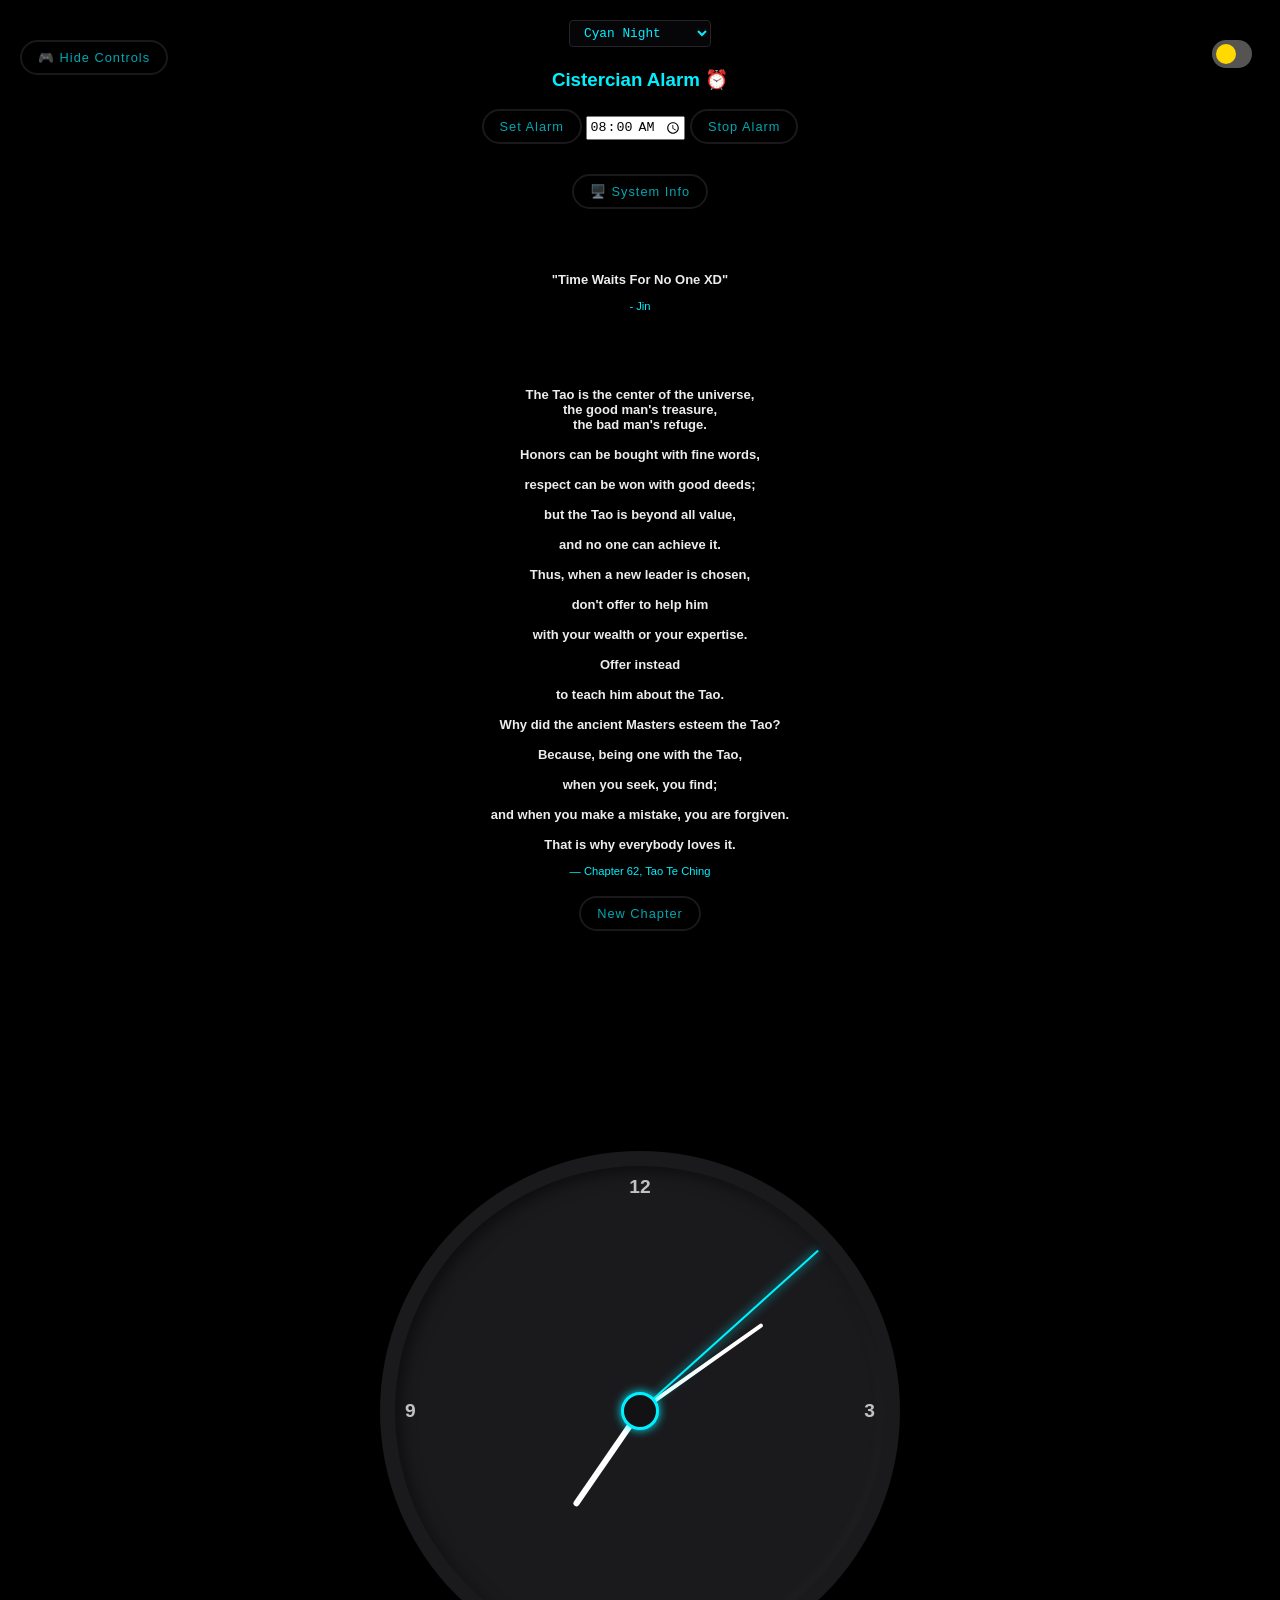
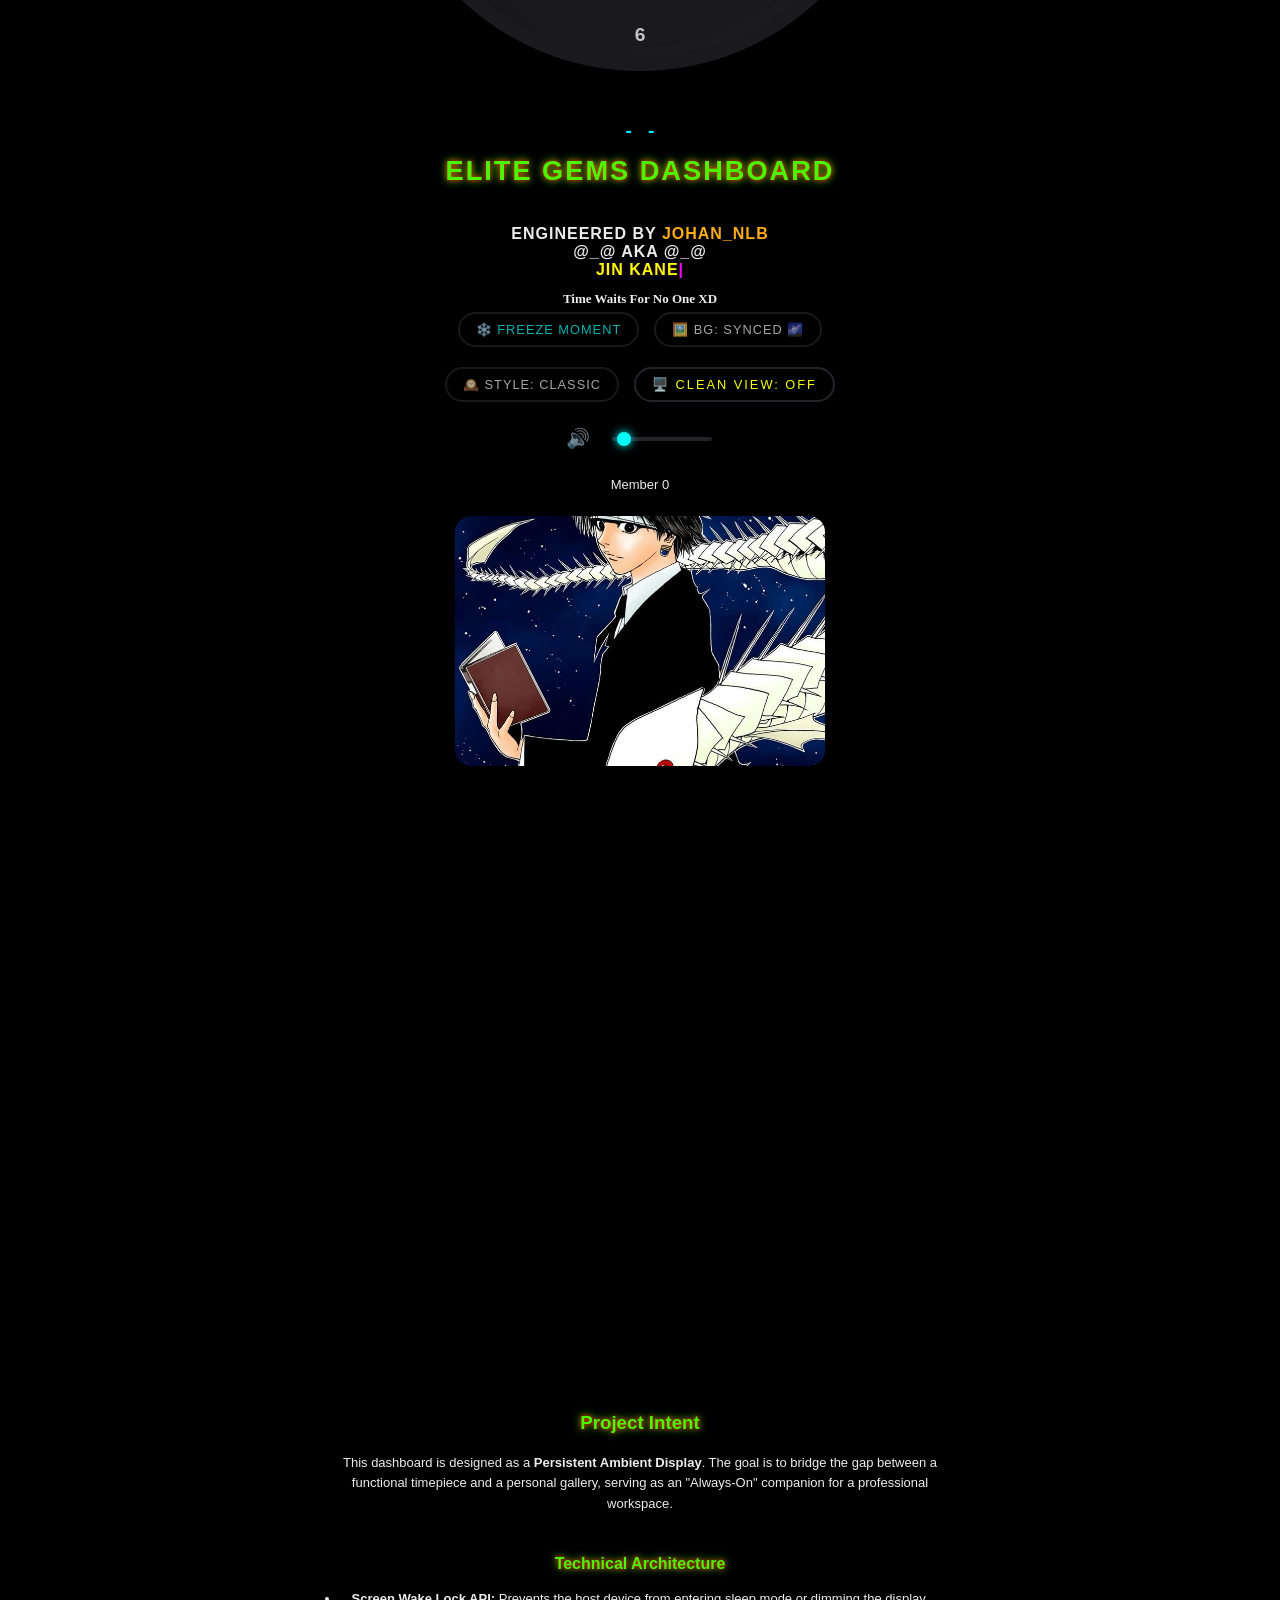
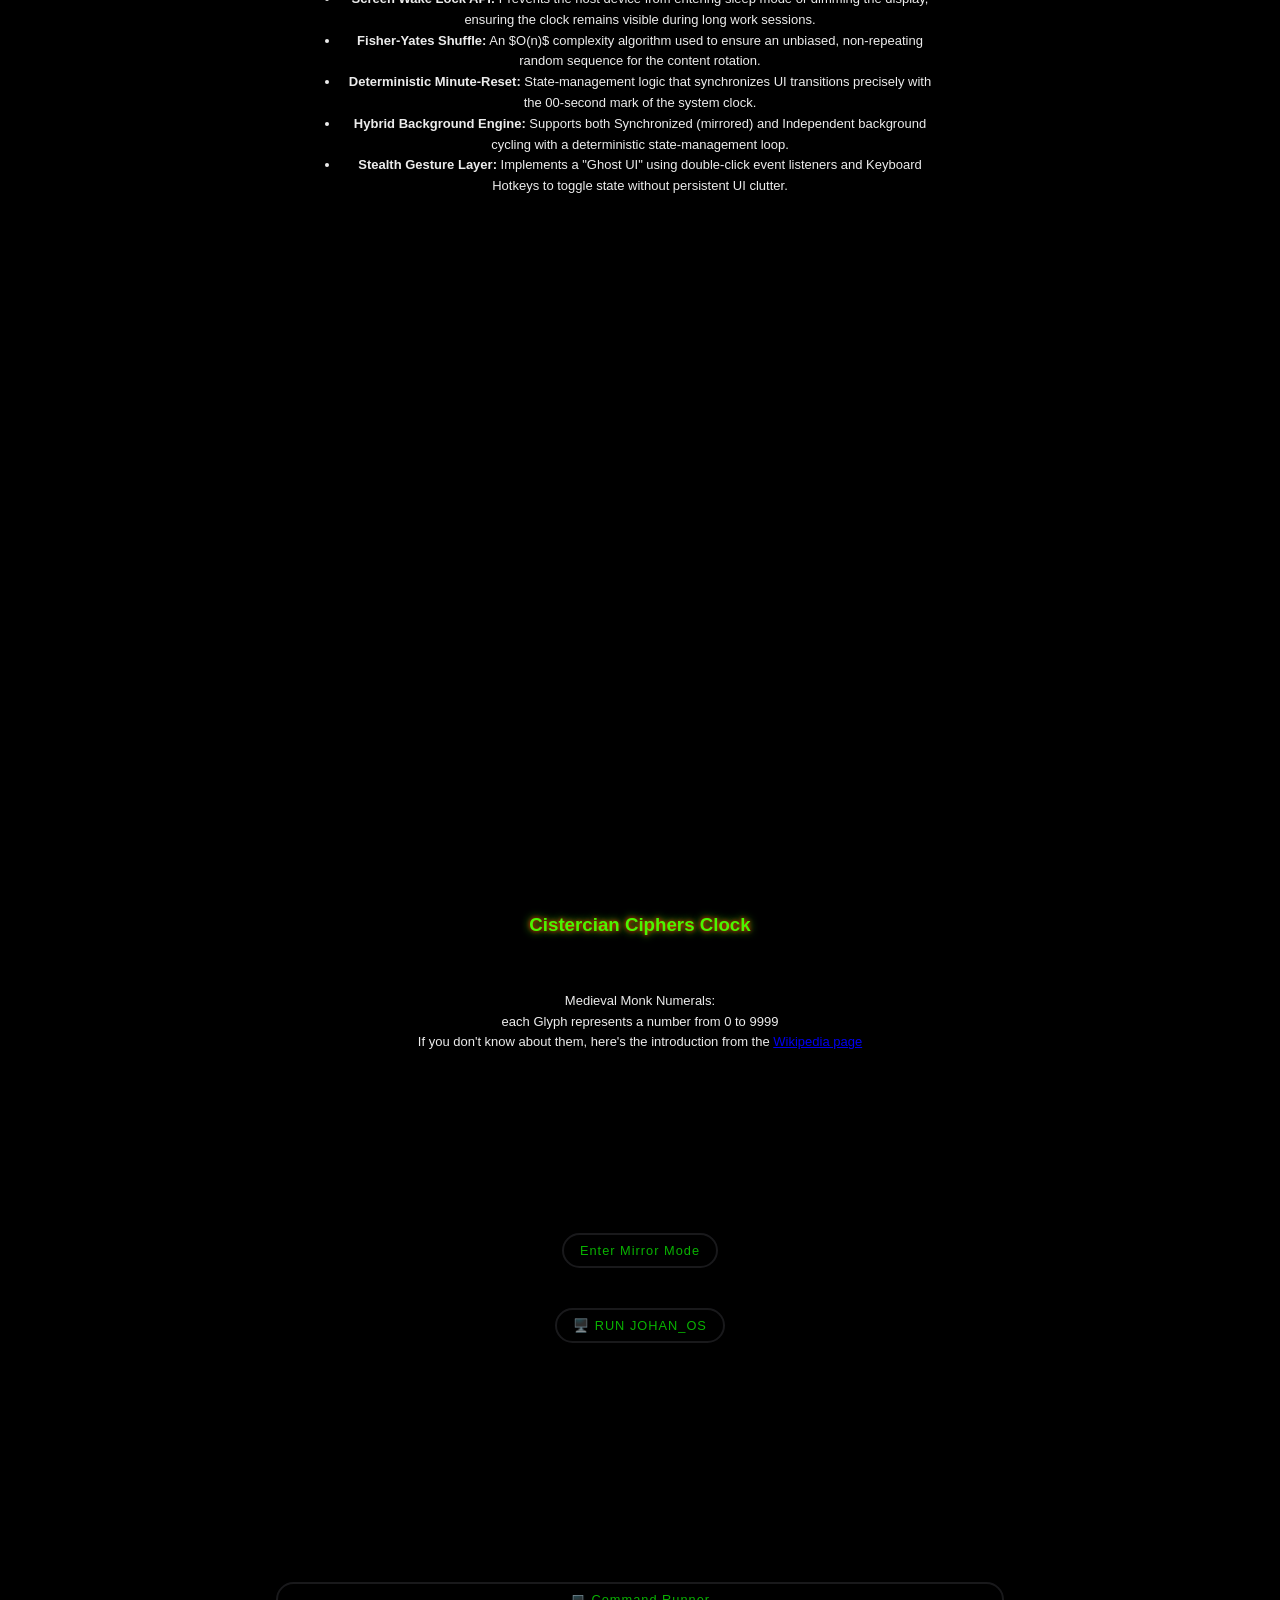
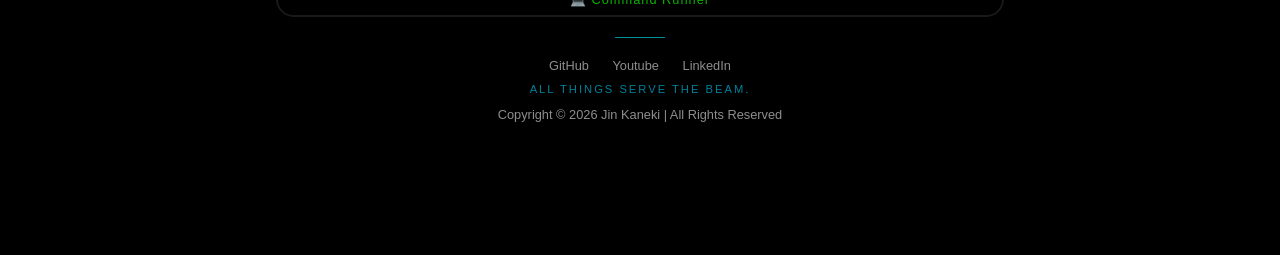
==== index.html @ 96abe910 "Update fb + security measures" ====
<!DOCTYPE html>
<html lang="en">
<head>
    <link rel="manifest" href="manifest.json">
    <link rel="canonical" href="https://jinkaneki.github.io/EliteGDX/">
    <meta charset="UTF-8">
    <meta name="viewport" content="width=device-width, initial-scale=1.0">
    <meta name="theme-color" content="#000000">
    <meta name="mobile-web-app-capable" content="yes">
    <meta name="apple-mobile-web-app-capable" content="yes">
    <meta name="apple-mobile-web-app-status-bar-style" content="black-translucent">

    <!-- Preconnect to CDNs -->
    <link rel="preconnect" href="https://unpkg.com">
    <link rel="preconnect" href="https://www.gstatic.com">
    <link rel="preconnect" href="https://fonts.googleapis.com">
    <link rel="preconnect" href="https://fonts.gstatic.com" crossorigin>

    <!-- Preload frequently used resources -->
    <link rel="preload" href="./TTC/tao-te-ching.json" as="fetch" crossorigin="anonymous">

    <!-- External stylesheet -->
    <link rel="stylesheet" href="./styles/styles.css">

    <!-- External scripts with defer -->
    <script src="https://unpkg.com/cistercian-numerals" type="module"></script>
    <script src="https://cdn.jsdelivr.net/npm/qrcode-generator/qrcode.min.js" defer></script>
    <script src="https://www.youtube.com/iframe_api" defer></script>
    <script src="https://unpkg.com/mqtt/dist/mqtt.min.js" defer></script>
    <script src="https://unpkg.com/peerjs@1.4.7/dist/peerjs.min.js" defer></script>
    <script src="https://www.gstatic.com/firebasejs/9.6.0/firebase-app-compat.js" defer></script>
    <script src="https://www.gstatic.com/firebasejs/9.6.0/firebase-database-compat.js" defer></script>

    <!-- Primary SEO -->
    <meta name="description" content="EliteGDX – Akashic Zero-Point Kryptos Neural Center. An ambient cyber-deck dashboard with Cistercian clock, terminal command runner, cipher suite, media playback, games, and neural tools.">
    <meta name="keywords" content="Cistercian numerals, clock, dashboard, medieval numerals, web components">
    <meta name="author" content="Jin Kaneki">

    <!-- Open Graph / Social -->
    <meta property="og:title" content="EliteGDX – Akashic Neural Center">
    <meta property="og:description" content="Ambient cyber-deck dashboard with Cistercian clock, terminal, cipher suite, media playback & neural tools.">
    <meta property="og:image" content="https://jinkaneki.github.io/EliteGDX/preview.jpg">
    <meta property="og:url" content="https://jinkaneki.github.io/EliteGDX/">
    <meta name="twitter:card" content="summary_large_image">

    <!-- Structured Data -->
    <script type="application/ld+json">
    {
        "@context": "https://schema.org",
        "@type": "WebApplication",
        "name": "EliteGDX – Elite Gems Dashboard",
        "description": "An ambient cyber-deck dashboard with Cistercian numerals, analog & digital clocks, a full terminal command runner, cipher suite, media playback, games, and neural tools.",
        "author": { "@type": "Person", "name": "Jin Kaneki" },
        "applicationCategory": "Multimedia",
        "operatingSystem": "All",
        "offers": { "@type": "Offer", "price": "0", "priceCurrency": "USD" }
    }
    </script>

    <link href="https://fonts.googleapis.com/css2?family=VT323&display=swap" rel="stylesheet">

    <title>EliteGDX – Akashic Neural Center</title>
</head>
<body>
    <!-- Fixed background layer (behind everything) -->
    <div class="fixed-bg"></div>

    <div class="theme-selector-wrapper">
        <select id="color-theme-select" class="cyber-select" title="Change Color Profile">
            <option value="cyan">Cyan Night</option>
            <option value="magenta">Magenta Dream</option>
            <option value="amber">Amber Glow</option>
            <option value="matrix">Matrix Green</option>
        </select>
    </div>

    <!-- Toggle for hiding controls (top-left) -->
    <div class="hide-controls-toggle-wrapper">
        <button id="hide-controls-btn" class="hide-controls-btn">🎮 Hide Controls</button>
    </div>
    <div id="ghost-indicator">👻 PAUSED</div>
    <div class="theme-switch-wrapper">
        <!--<span class="switch-label">Light/Dark</span> -->
        <label class="switch">
            <input type="checkbox" id="theme-toggle">
            <span class="slider round"></span> <!--Dark Mode-->
        </label>
        <span id="theme-label"></span>
    </div>

    <!-- CYBER-FETCH TERMINAL -->
    <div id="cyber-fetch-terminal">
        <div class="terminal-header">
            <span>user@elite-gems:~</span>
            <span id="close-fetch" style="cursor: pointer; color: #ff0055;">[X]</span>
        </div>
        <div id="fetch-content"></div>
    </div>
    <!-- Alarm panel -->
    <div id="alarm-panel">
        <h3 style="color: var(--accent-color);text-align: center; padding-top: 30px;">Cistercian Alarm ⏰</h3>
        <button id="set-alarm" class="hide-controls-btn">Set Alarm</button>
        <input type="time" id="alarm-time" value="08:00">
        <button id="stop-alarm" class="hide-controls-btn" disabled>Stop Alarm</button>
        <div id="alarm-status" style="text-align: center;"></div>
    </div>

    <div>
        <button id="open-fetch-btn" class="hide-controls-btn" style="margin-top: 30px;">🖥️ System Info</button>
    </div>
    <!-- Online Fetched Quote (API) -->
    <div id="online-quote-container" style="text-align: center; max-width: 600px; margin: 20px auto; padding-top: 30px;">
        <p id="online-quote-text" style="font-family:'Segoe UI', Tahoma, Geneva, Verdana, sans-serif ; font-size: small; font-weight: bold;">Loading core philosophies...</p>
        <p id="online-quote-author" style="font-size: 0.7rem; color: var(--accent-color);"></p>
    </div>

    <!-- TTC Random Chapter Widget -->
    <div id="tao-quote-container" style="text-align: center; max-width: 600px; margin: 20px auto; padding-top: 10px; padding-bottom: 20px;">
        <p id="tao-quote-text" style="font-family: 'Segoe UI', Tahoma, Geneva, Verdana, sans-serif; font-size: small; font-weight: bold;">Loading Tao Te Ching...</p>
        <p id="tao-quote-author" style="font-size: 0.7rem; color: var(--accent-color);">Lao Tzu</p>
        <button id="new-chapter-btn" class="hide-controls-btn" style="margin-top: 8px;">New Chapter</button>
    </div>

    <div class="timepiece-wrapper" style="display: flex; margin-top: 120px; flex-direction: column; justify-content: center; align-items: center; min-height: 500px; width: 100%; z-index: 1;"> 
        <div class="clock" id="analog-clock">
            <div class="number num-12">12</div>
            <div class="number num-3">3</div>
            <div class="number num-6">6</div>
            <div class="number num-9">9</div>
            <div class="hand hour" id="hour"></div>
            <div class="hand minute" id="minute"></div>
            <div class="hand second" id="second"></div>
            <div class="center-dot"></div>
        </div>

        <div id="digital-clock">
            <div id="digi-hours">00</div>
            <div class="minutes-row">
                <span class="digi-colon">:</span>
                <div id="digi-minutes">00</div>
            </div>
        </div>

        <!-- Cistercian clock lives on its own -->
        <div id="cistercian-wrapper" style="display: none;">
            <cistercian-clock id="cist-clock"></cistercian-clock>
        </div>

        <!-- New Cistercian date row (replaces the old text date) -->
        <div id="cistercian-date-row" class="cistercian-date-row">
            <cistercian-number id="cist-year" value="2026"></cistercian-number>
            <span class="cist-sep">-</span>
            <cistercian-number id="cist-month" value="4"></cistercian-number>
            <span class="cist-sep">-</span>
            <cistercian-number id="cist-day" value="7"></cistercian-number>
        </div>
        <!-- Spacer that pushes the exit Mirror button down -->
        <div id="mirror-spacer" style="flex: 1; min-height: 1200px; display: none;"></div>
        <!-- Exit Mirror Mode button (hidden by default) -->
        <button id="mirror-exit-btn" class="mirror-mode-btn" style="display: none; margin-top: 60px;">Exit Mirror Mode</button>
    </div> 


    <!-- MAIN TITLE -->
    <div class="name-plate main-title">
        <span class="title-accent">ELITE GEMS DASHBOARD</span>
    </div> <br>

    <div class="text-wrapper">
         <div id="info-section">
        <div class="name-plate">
            Engineered by <span class="name-accent">Johan_nlb</span> <br>
            @_@ AKA @_@  <br>
            <span id="typewriter" class="name-accent"></span><span class="cursor">|</span>
        </div>
        
        <!-- MAIN QUOTE -->
        <div>
            <span style="font-family:Verdana; font-size:small; font-weight:bold;text-align: center;">Time Waits For No One XD</span>
        </div>
    </div>
   



    <!--ONGOING DEVELOPMENT SECTION-->
    <div class="controls">
        <!-- Row 1: Freeze + BG Toggle -->
        <div class="button-row">
            <button id="freeze-btn">❄️ FREEZE MOMENT</button>
            <button id="bg-toggle-btn">🖼️ BG: SYNCED 🌌</button>
        </div>

        <!-- Row 2: Zen/Glass + -->
        <div class="button-row">
            <button id="zen-toggle-btn">GLASS: OFF</button>
            <button id="hide-info-btn">🖥️ CLEAN VIEW: OFF</button>
        </div>

        <!-- Row 3: Volume with mute icon -->
        <div class="volume-container">
            <span id="mute-btn" class="vol-icon" style="cursor: pointer; user-select: none;">🔊</span>
            <input type="range" id="volume-slider" min="0" max="1" step="0.01" value="0.06">
        </div>
    </div>

    <div class="content-blocks">
        <div class="block">
            <p class="block-text">We all look at the same sky</p>
            <div class="image-block">
                <img id="profile-img" src="images/IMG_BLUE.jpg" alt="BluJem">
            </div>
        </div>

        <!-- Adding as many blocks as I need -->
         <div class="block">
            <p class="block-text">Okami Fox Golden Kitsune<br></p>
            <div class="image-block">
                <img src="images/OkamiKitsune.jpg" alt="SolarDeityAmaterasu">
            </div>
        </div>

        
        <div class="block">
            <p class="block-text">The wheel of time turns, Ages come and pass,<br>leaving memories that become legend.<br>
            Legend fades to myth, and even myth is long forgotten<br> when the Age that gave it birth comes again.</p> 
            <div class="image-block">
                <img src="images/d_wheel.jpg" alt="WOL">
            </div>
        </div>

        <div class="block">
            <p class="block-text">Roses are rose, violets are violet.<br>I love you</p>
            <div class="image-block">
                <img src="images/OrangeHairedWomen.jpg" alt="OrangeWomen">
            </div>
        </div>


        <div class="block">
            <p class="block-text">Eyes</p>
            <div class="image-block">
                <img src="images/BuddhaEyes.jpg" alt="">
            </div>
        </div>

        <div class="block">
            <p class="block-text">Self-Reflection</p>
            <div class="image-block">
                <img src="images/Vagabond.jpg" alt="miyamoto">
            </div>
        </div>

        <div class="block">
            <p class="block-text">Rainbow Bird</p>
            <div class="image-block">
                <img src="images/rainbow_bird.jpg" alt="rainbow_bird">
            </div>
        </div>

        <div class="block">
            <p class="block-text">TKG</p>
            <div class="image-block">
                <img src="images/TKGeyepatch.jpg" alt="">
            </div>
        </div>

        <div class="block">
            <p class="block-text">Chameleon</p>
            <div class="image-block">
                <img src="images/Chameleon.jpg" alt="">
            </div>
        </div>

        <div class="block">
            <p class="block-text">The Alchemist</p>
            <div class="image-block">
                <img src="images/TheAlchemistofCohelo.jpg" alt="AlchemistOfCohelo">
            </div>
        </div>

        <div class="block">
            <p class="block-text">The Observer/Wanderer</p>
            <div class="image-block">
                <img src="images/JohanNlbProfile.jpg" alt="JohanNlbProfile">
            </div>
        </div>

        <div class="block">
            <p class="block-text">Coolitude</p>
            <div class="image-block">
                <img src="images/CooL.jpeg" alt="CooL">
            </div>
        </div>

        <div class="block">
            <p class="block-text">The One Piece</p>
            <div class="image-block">
                <img src="images/AwokenHat.jpg" alt="AwokenHat">
            </div>
        </div>

        <div class="block">
            <p class="block-text">Fisherman</p>
            <div class="image-block">
                <img src="images/fisherman.jpg" alt="Fisherman">
            </div>
        </div>

        <div class="block">
            <p class="block-text">A Good Christian</p>
            <div class="image-block">
                <img src="images/GoodChristian.jpeg" alt="GoodChristian">
            </div>
        </div>

        <div class="block">
            <p class="block-text">A fish in Masra Alam, Egypt</p>
            <div class="image-block">
                <img src="images/MarsaAlam.jpeg" alt="MarsaAlam">
            </div>
        </div>
        
        <div class="block">
            <p class="block-text">Midnight_sun</p>
            <div class="image-block">
                <img src="images/Midnight_sun.jpg" alt="Midnight_sun">
            </div>
        </div>

        <div class="block">
            <p class="block-text">Toranomaki</p>
            <div class="image-block">
                <img src="images/ToraNoMaki.jpg" alt="ShotokanKarate">
            </div>
        </div>

        <div class="block">
            <p class="block-text">Member 0</p>
            <div class="image-block">
                <img src="images/Chrollo.jpg" alt="ChrolloHxH">
            </div>
        </div>

        <div class="block">
            <p class="block-text">Smile</p>
            <div class="image-block">
                <img src="images/Smile.jpeg" alt="Smiley">
            </div>
        </div>

        <div class="block">
            <p class="block-text">The Archetype</p>
            <div class="image-block">
                <img src="images/JHNarchetype.jpg" alt="JHNarchetype">
            </div>
        </div>

        <div class="block">
            <p class="block-text">boat</p>
            <div class="image-block">
                <img src="images/boat.jpg" alt="boat">
            </div>
        </div>

        <div class="block">
            <p class="block-text">Green leaf</p>
            <div class="image-block">
                <img src="images/GreenLeafOnSereneBlueSky.jpeg" alt="GreenLeafOnSereneBlueSky">
            </div>
        </div>

        <div class="block">
            <p class="block-text">Mindfullness</p>
            <div class="image-block">
                <img src="images/Mindfullness.jpg" alt="Mindfullness">
            </div>
        </div>

        <div class="block">
            <p class="block-text">HellsParadise</p>
            <div class="image-block">
                <img src="images/HellsParadise.jpg" alt="HellsParadise">
            </div>
        </div>

        <div class="block">
            <p class="block-text">Shadows</p>
            <div class="image-block">
                <img src="images/BuddhaShadow.jpg" alt="Buddha">
            </div>
        </div>

        <div class="block">
            <p class="block-text">Aim to the Moon</p>
            <div class="image-block">
                <img src="images/BluRoyalArcher.jpg" alt="Archer">
            </div>
        </div>

        <div class="block">
            <p class="block-text">kanenori-mount-fuji</p>
            <div class="image-block">
                <img src="images/kanenori-mount-fuji.jpg" alt="kanenori-mount-fuji">
            </div>
        </div>

        <div class="block">
            <p class="block-text">Rising Sun</p>
            <div class="image-block">
                <img src="images/BonsaiRisingSun.jpg" alt="Bonsai">
            </div>
        </div>

        <div class="block">
            <p class="block-text">Head of buddha</p>
            <div class="image-block">
                <img src="images/HeadOfBuddha.jpg" alt="HeadOfBuddha">
            </div>
        </div>

        <div class="block">
            <p class="block-text">Arch</p>
            <div class="image-block">
                <img src="images/BluYellowOnePiece.jpg" alt="Arch">
            </div>
        </div>

        <div class="block">
            <p class="block-text">Ataraxy</p>
            <div class="image-block">
                <img src="images/KanJinAtaraxia.jpg" alt="KanJinAtaraxia">
            </div>
        </div>

        <div class="block">
            <p class="block-text">Sakura Tree</p>
            <div class="image-block">
                <img src="images/SakuraTree.jpg" alt="SakuraTree">
            </div>
        </div>

        <div class="block">
            <p class="block-text">Blues on purples</p>
            <div class="image-block">
                <img src="images/OnTheBlu.jpg" alt="OTB">
            </div>
        </div>

        <div class="block">
            <p class="block-text">Colourful</p>
            <div class="image-block">
                <img src="images/Colourful.jpg" alt="Colorful">
            </div>
        </div>

        <div class="block">
            <p class="block-text">Pure Serenity</p>
            <div class="image-block">
                <img src="images/JohanSerenity.jpeg" alt="JohanSerenity">
            </div>
        </div>

        <div class="block">
            <p class="block-text">Mechatronics</p>
            <div class="image-block">
                <img src="images/Mechatronics-Graph-01.jpeg" alt="Mechatronics">
            </div>
        </div>

        <div class="block">
            <p class="block-text">John Cohen in High School</p>
            <div class="image-block">
                <img src="images/JohnCohenInHSClass.jpg" alt="JohnCohenInHSClass">
            </div>
        </div>

        <div class="block">
            <p class="block-text">Focus Observation</p>
            <div class="image-block">
                <img src="images/JHNFcusObserver.jpg" alt="JHNFcusObserver">
            </div>
        </div>

        <div class="block">
            <p class="block-text">Cyber</p>
            <div class="image-block">
                <img src="images/CyberFlipper.jpg" alt="CyberFlipper">
            </div>
        </div>

        <div class="block">
            <p class="block-text">Kali Linux <br>The quieter you become, the more you are able to hear</p>
            <div class="image-block">
                <img src="images/Kali.png" alt="Kali">
            </div>
        </div>

        <div class="block">
            <p class="block-text">flag</p>
            <div class="image-block">
                <img src="images/BuddhismFlag.jpeg" alt="BuddhismFlag">
            </div>
        </div>

        <div class="block">
            <p class="block-text">Wallpapers</p>
            <div class="image-block">
                <img src="images/KpopWallp.jpg" alt="KpopWallpaper">
            </div>
        </div>

        <div class="block">
            <p class="block-text">Full cycle of a Sunset</p>
            <div class="image-block">
                <img src="images/Full_cycle_of_a_Sunset.jpg" alt="Full_cycle_of_a_Sunset">
            </div>
        </div>

        <div class="block">
            <p class="block-text">Comet</p>
            <div class="image-block">
                <img src="images/Comet.jpg" alt="Comet">
            </div>
        </div>

        <div class="block">
            <p class="block-text">Mononoke</p>
            <div class="image-block">
                <img src="images/PrincessMononoke.jpg" alt="PrincessMononoke">
            </div>
        </div>

        <div class="block">
            <p class="block-text">Otaku</p>
            <div class="image-block">
                <img src="images/SubmissiveOtakuGirl.jpg" alt="Otaku">
            </div>
        </div>

        <div class="block">
            <p class="block-text">The cherry blossom</p>
            <div class="image-block">
                <img src="images/sakuyamon_the_cherry_blossom.jpg" alt="sakuyamon_the_cherry_blossom">
            </div>
        </div>

        <div class="block">
            <p class="block-text">Glowing chameleon</p>
            <div class="image-block">
                <img src="images/Glowing Chameleon.jpg" alt="GlowingChameleon">
            </div>
        </div>

        <div class="block">
            <p class="block-text">Calisthenics</p>
            <div class="image-block">
                <img src="images/Calisthenics.jpeg" alt="Calisthenos">
            </div>
        </div>

        <div class="block">
            <p class="block-text">Beautyfullness</p>
            <div class="image-block">
                <img src="images/Beautyfullness.jpg" alt="Beautyfullness">
            </div>
        </div>

        <div class="block">
            <p class="block-text">SmileyGraffiti</p>
            <div class="image-block">
                <img src="images/SmileyGrafitti.jpg" alt="SmileyGraffiti">
            </div>
        </div>

        <div class="block">
            <p class="block-text">Formula 1</p>
            <div class="image-block">
                <img src="images/F1.jpg" alt="F1">
            </div>
        </div>

        <div class="block">
            <p class="block-text">The Mask</p>
            <div class="image-block">
                <img src="images/OkamiMask.jpg" alt="OkamiMask">
            </div>
        </div>

        <div class="block">
            <p class="block-text">Flower Of Life</p>
            <div class="image-block">
                <img src="images/Sacred-Geometry-Flower-of-Life.jpg" alt="SacredGeometry">
            </div>
        </div>

        <div class="block">
            <p class="block-text">Floral</p>
            <div class="image-block">
                <img src="images/floralMandala.jpg" alt="floralMandala">
            </div>
        </div>

        <div class="block">
            <p class="block-text">Forgotten Colours</p>
            <div class="image-block">
                <img src="images/East-zen-caligraphy.jpg" alt="Laozi">
            </div>
        </div>

        <div class="block">
            <p class="block-text">The Cape</p>
            <div class="image-block">
                <img src="images/IMG_20260309_111534 TheCape.jpg" alt="TheCape">
            </div>
        </div>

        <div class="block">
            <p class="block-text">Moonlight</p>
            <div class="image-block">
                <img src="images/moonlight.jpeg" alt="Moonlight">
            </div>
        </div>

        <div class="block">
            <p class="block-text">Moonset_pillars</p>
            <div class="image-block">
                <img src="images/Moonset_pillars.jpg" alt="Moonset_pillars">
            </div>
        </div>

        <div class="block">
            <p class="block-text">Tree Silhouette moonlight</p>
            <div class="image-block">
                <img src="images/treesilhouette.jpg" alt="treesilhouette">
            </div>
        </div>

        <div class="block">
            <p class="block-text">Street Art</p>
            <div class="image-block">
                <img src="images/trustoland-muralSM.jpg" alt="muralSM">
            </div>
        </div>

        <div class="block">
            <p class="block-text">Abyssal Wave</p>
            <div class="image-block">
                <img src="images/AbyssalWave.png" alt="AbyssalWave">
            </div>
        </div>

        <div class="block">
            <p class="block-text">Chill Vibes</p>
            <div class="image-block">
                <img src="images/ChillVibes.jpg" alt="ChillVibes">
            </div>
        </div>

        <div class="block">
            <p class="block-text">Spring Lake</p>
            <div class="image-block">
                <img src="images/Spring_Lake,.jpg" alt="Spring_Lake">
            </div>
        </div>

        <div class="block">
            <p class="block-text">Smile Face</p>
            <div class="image-block">
                <img src="images/SmileFaceMural.png" alt="SFMural">
            </div>
        </div>

        <div class="block">
            <p class="block-text">National Park Sunrise</p>
            <div class="image-block">
                <img src="images/Brisbane_Water_National_Park_sunrise.jpg" alt="NationalPark">
            </div>
        </div>

        <div class="block">
            <p class="block-text">The Call</p>
            <div class="image-block">
                <img src="images/SoulNature.jpg" alt="SoulNature">
            </div>
        </div>

        <div class="block">
            <p class="block-text">Dreamax</p>
            <div class="image-block">
                <img src="images/JcohenDreamax.jpeg" alt="JcohenDreamax">
            </div>
        </div>

        <div class="block">
            <p class="block-text">The Quote</p>
            <div class="image-block">
                <img src="images/NelsonMandelaQuote.jpeg" alt="NelsonMandelaQuote">
            </div>
        </div>

        <div class="block">
            <p class="block-text">Gahnk!</p>
            <div class="image-block">
                <img src="images/MahoragaWheel.jpeg" alt="MahoragaWheel">
            </div>
        </div>


        <div class="block">
            <p class="block-text">And thus was the universe <br> 
            thus experienced was life <br>
            Peace And Love
        </p>
        </div>

    </div>


    <!-- Cistercian clock block (rainbow colours, fully centered) -->
    <div style="display: flex; flex-direction: column; align-items: center; justify-content: center; text-align: center; margin: 60px auto 100px auto; border-radius: 50px; max-width: 600px;">
        <cistercian-clock id="perm-cist-clock" style="font-size: 8rem;
            --cistercian-width: 3px;
            --cistercian-color-0: #ffffff;
            --cistercian-color-1: #ff5733;
            --cistercian-color-2: #33ff57;
            --cistercian-color-3: #3357ff;
            --cistercian-color-4: #f033ff;
            --cistercian-color-5: #ffd733;
            display: inline-block;
            margin: 0 auto;">
        </cistercian-clock>
        <!-- Small Cistercian date row (no separators) -->
        <div class="small-cist-date" style="display: flex; justify-content: center; align-items: center; gap: 8px; margin-top: 15px;">
            <cistercian-number id="small-cist-year" value="2026" style="font-size: 1.8rem; --cistercian-width: 2px;"></cistercian-number>
            <cistercian-number id="small-cist-month" value="4" style="font-size: 1.8rem; --cistercian-width: 2px;"></cistercian-number>
            <cistercian-number id="small-cist-day" value="7" style="font-size: 1.8rem; --cistercian-width: 2px;"></cistercian-number>
        </div>
    </div>

    <div class="content-blocks" style="margin-top: 60px; padding-top: 375px; padding-bottom: 425px;"> <!-- border-top: 1px solid var(--clock-border);-->
        <div class="block active" style="position: relative; opacity: 1; display: flex; flex-direction: column;">
            <h3 class="title-accent">Project Intent</h3>
            <p class="block-text">
                This dashboard is designed as a <b>Persistent Ambient Display</b>. 
                The goal is to bridge the gap between a functional timepiece and a personal 
                gallery, serving as an "Always-On" companion for a professional workspace.
            </p>
            
            <h3 class="title-accent" style="font-size: 1rem; margin-top: 20px;">Technical Architecture</h3>
            <ul class="block-text">
                <li><b>Screen Wake Lock API:</b> Prevents the host device from entering sleep mode or dimming the display, ensuring the clock remains visible during long work sessions.</li>
                <li><b>Fisher-Yates Shuffle:</b> An $O(n)$ complexity algorithm used to ensure an unbiased, non-repeating random sequence for the content rotation.</li>
                <li><b>Deterministic Minute-Reset:</b> State-management logic that synchronizes UI transitions precisely with the 00-second mark of the system clock.</li>
                <li><b>Hybrid Background Engine:</b> Supports both Synchronized (mirrored) and Independent background cycling with a deterministic state-management loop.</li>
                <li><b>Stealth Gesture Layer:</b> Implements a "Ghost UI" using double-click event listeners and Keyboard Hotkeys to toggle state without persistent UI clutter.</li>
            </ul>
        </div>
    </div>
    
    <!-- Cistercian clock last block with small date underneath + Footer-->   
    <div style="display: flex; flex-direction: column; align-items: center; justify-content: center; text-align: center; margin: 60px auto; margin-top: 325px; padding: 20px; border-radius: 48px; max-width: 600px;">
        <h3 class="title-accent" style="padding-top: 100px; margin-bottom: 20px;">Cistercian Ciphers Clock</h3>
        <cistercian-clock id="perm-cist-clock-last" style="font-size: 8rem;
            --cistercian-width: 3px;
            --cistercian-color-0: #ffffff;
            --cistercian-color-1: #ff5733;
            --cistercian-color-2: #33ff57;
            --cistercian-color-3: #3357ff;
            --cistercian-color-4: #f033ff;
            --cistercian-color-5: #ffd733;
            display: inline-block;
            margin: 0 auto;">
        </cistercian-clock>

        <!-- Small Cistercian date row (no separators) -->
        <div class="small-cist-date" style="display: flex; justify-content: center; align-items: center; gap: 8px; margin-top: 15px;">
            <cistercian-number id="small-cist-year-last" value="2026" style="font-size: 1.8rem; --cistercian-width: 2px;"></cistercian-number>
            <cistercian-number id="small-cist-month-last" value="4" style="font-size: 1.8rem; --cistercian-width: 2px;"></cistercian-number>
            <cistercian-number id="small-cist-day-last" value="7" style="font-size: 1.8rem; --cistercian-width: 2px;"></cistercian-number>
        </div>
        <p class="block-text" style="margin-top: 20px;padding-bottom: 60px;">Medieval Monk Numerals:<br>each Glyph represents a number from 0 to 9999<br>If you don't know about them, here's the introduction from the <a href="https://en.wikipedia.org/wiki/Cistercian_numerals" target="_blank" rel="noopener noreferrer">Wikipedia page</a></p>
    </div>

    <div style="text-align: center; margin: 20px auto;">
        <button id="magic-mirror-btn"  class="mirror-mode-btn">Enter Mirror Mode</button>
    </div>
    
    <!-- Fastfetch‑style system info panel -->
    <div style="text-align: center; margin: 20px auto;">
        <button id="toggle-fetch-btn" class="action-btn">🖥️ RUN JOHAN_OS</button>
    </div>

    <div id="neofetch-container" style="visibility: hidden; font-family: 'Courier New', monospace; background: rgba(0, 0, 0, 0.502); backdrop-filter: blur(2px); border: 1px solid var(--accent-color); border-radius: 32px; padding: 20px; width: fit-content; max-width: 95%; margin: 0 auto; display: flex; flex-wrap: nowrap; align-items: center; justify-content: center; gap: 20px; box-shadow: 0 8px 20px rgba(0,0,0,0.5);">
        <pre id="ascii-art" style="margin: 10px;padding: 10px; color: #ff00ff; font-size: 15px; line-height: 1.3; white-space: pre;">
     _  ____  _   _   _   _   _    ____  ____      \   /
       | |/ __ \| | | | / \ | \ | |  / __ \/ ___|  --  \ /  --
    _  | | |  | | |_| |/ _ \|  \| |  ||  | \___ \  (  \ | /  )
  | |_| | |__| |  _  / ___ \ |\  |__||__| |___)|   \  \|/  /
  \____/\____/|_| |__/  \__\  \_|_______/____/     -- | --
        
        </pre>
        <p style="font-family: 'Segoe UI'; font-size: 10px; color: rgb(255, 255, 0);white-space: nowrap;">[@ @]<br> -</p>
        <div id="system-info" style="border-left: 1px solid var(--accent-color);color: orange; padding-left: 20px; font-size: 0.85rem; line-height: 1.4;">
            <!-- data will be inserted here -->
        </div>
    </div>
    <!-- Command runner -->
    <div id="command-runner" style="display: none;">
        <div style="display: flex; justify-content: space-between; align-items: center; flex-wrap: wrap; gap: 2px;">
            <div class="terminal-title" style="display: flex; align-items: baseline; gap: 6px;">
                <span style="color: #ffaa00; font-size: 1.2rem; text-transform: uppercase; letter-spacing: 2px;">AKASHIC</span>
                <span style="color: #ffffff; font-size: 1.7rem;">./</span>
                <span style="color: var(--accent-color); font-size: 2rem; font-weight: bold; letter-spacing: 1px;">J_OS</span>
                <span style="color: #888; font-size: 1.2rem;">ZERO-POINT</span>
                <span style="color: #00f0ff; font-size: 1.2rem;">KRYPTOS</span>
                <span style="color: #ff00ff; font-size: 1.2rem;">NEURAL CENTER</span>
            </div>
            <div style="position: absolute; top: 10px; right: 24px; display: flex; gap: 2px; z-index: 10;">
                <button id="zoom-out-btn" class="zoom-btn mini-zoom" title="Zoom Out">−</button>
                <button id="zoom-in-btn" class="zoom-btn mini-zoom" title="Zoom In">+</button>
                <button id="terminal-fullscreen-btn" class="zoom-btn mini-zoom" title="Toggle Fullscreen">⛶</button>
            </div>
        </div>
        <div id="cmd-output"></div>
        <div style="display: flex;">
            <span style="color: var(--accent-color);">$&nbsp;</span>
            <input type="text" id="cmd-input" autocomplete="off" autocorrect="off" autocapitalize="none" spellcheck="false";">
        </div>
        <button id="close-cmd-runner" class="hide-controls-btn" style="margin-top: 8px;">Close</button>
    </div>
    <button id="open-cmd-runner" class="action-btn">💻 Command Runner</button>

    <footer class="site-footer">
            <div class="footer-line"></div>
            <div style="margin-top: 15px;">
                <a href="https://github.com/JinKaneki/EliteGDX" target="_blank" rel="noopener noreferrer" style="color: inherit; text-decoration: none; margin: 0 10px;">GitHub</a>
                <a href="https://youtube.com/@jinkaneki01?si=6zFtEGHjjxkAz1kn" target="_blank"  rel="noopener noreferrer" style="color: inherit; text-decoration: none; margin: 0 10px;">Youtube</a>
                <a href="https://linkedin.com/in/" target="_blank" rel="noopener noreferrer" style="color: inherit; text-decoration: none; margin: 0 10px;">LinkedIn</a>
            </div>
            <p class="footer-subtext">All things serve the Beam.</p>
            <p>Copyright &copy; <span id="year"></span> Jin Kaneki | All Rights Reserved</p>
    </footer>

    <script src="./script/firebase-config.js" defer></script>
    <script src="./script/app.js" defer></script>
</body>
</html>
---- styles/styles.css ----
:root {
            --bg-color: #121214;
            --text-color: #ececec;
            --clock-bg: #1a1a1d;
            --clock-border: #242428;
            --hand-color: #ffffff;
            --accent-color: #00f0ff; /* Electric Cyber-Cyan */
            --shadow-outer: 10px 10px 30px rgba(0, 0, 0, 0.6), -10px -10px 30px rgba(255, 255, 255, 0.02);
            --shadow-inner: inset 5px 5px 15px rgba(0, 0, 0, 0.5), inset -5px -5px 15px rgba(255, 255, 255, 0.03);
            --digital-clock-color: #00f0ff;
        }


        html {
            overflow-x: hidden;            /* prevent horizontal scroll */
            overscroll-behavior: none;     /* disable pull-to-refresh */
            touch-action: pan-y pinch-zoom;/* control touch gestures */
            /* Optional: disable text selection and tap highlight */
            /* user-select: none; */
            /* -webkit-user-select: none; */
            /* -webkit-tap-highlight-color: transparent; */
        }

        body {
            margin: 0;
            padding: 20px 0 60px 0;
            min-height: 100vh;             /* full viewport height */
            color: var(--text-color);
            font-family: 'Segoe UI', Roboto, Helvetica, sans-serif;
            display: flex;
            flex-direction: column;
            align-items: center;
            justify-content: center;
            transition: color 0.5s ease, background-image 0.8s ease-in-out;

            /* 1. STARTING STATE: Solid dark background */
            background-color: #000000; 
    
            position: relative; 
            -webkit-overflow-scrolling: touch; /* smooth scroll on iOS */
        }

        /* Light mode palette overrides */
        body.light-mode {
            --bg-color: #ceced48b;
            --text-color: #0e0f15;
            --clock-bg: #e6e7ee;
            --clock-border: #d1d9e6;
            --hand-color: #31344b;
            --accent-color: #005bb5; /* Deep Professional Blue */
            --shadow-outer: 8px 8px 16px #d1d9e6, -8px -8px 16px #ffffff;
            --shadow-inner: inset 5px 5px 10px #d1d9e6, inset -5px -5px 10px #ffffff;
        }

        .fixed-bg {
            position: fixed;
            top: 0;
            left: 0;
            width: 100%;
            height: 100%;
            background-size: cover;
            background-position: center;
            background-repeat: no-repeat;
            z-index: -2; /* behind the overlay */
            transition: background-image 0.8s ease-in-out;
        }

        /* THE OVERLAY: This sits between your wallpaper and your clock/text */
        body::before {
            content: '';
            position: fixed;
            top: 0;
            left: 0;
            width: 100%;
            height: 100%;
            
            /* 3. THE MASK: 0.75 opacity for that deep, dark premium look */
            background-color: rgba(0, 0, 0, 0.75); 
            
            /* 4. THE FROST: Blur is subtle (1px) as you requested 
            backdrop-filter: blur(1px); /* 15px for that sleek look 
            -webkit-backdrop-filter: blur(1px); /* for safari */
            
            z-index: -1; 
            transition: background-color 0.5s ease;
        }

        /* Light mode overlay adjustment */
        body.light-mode::before {
            background-color: rgba(255, 255, 255, 0.255); 
        }

        /* Zen mode for your clock (makes background transparent) */
        .clock.zen-mode {
            background: transparent !important;
            box-shadow: none !important;
        }

        /* Optional: make numbers glow more in Zen mode */
        .clock.zen-mode .number {
            text-shadow: 0 0 15px rgba(255, 0, 255, 0.7);
        }

        /* Optional: also make hands a bit more subtle */
        .clock.zen-mode .hand {
            opacity: 0.8;
        }


        /* Position the switch wrapper at top-right */
        .theme-switch-wrapper {
        position: absolute;
        top: 20px;
        right: 20px;
        padding-top: 20px;
        display: flex;
        align-items: center;
        gap: 8px;
        z-index: 1000;
        }

        /* The actual switch */
        .switch {
        position: relative;
        display: inline-block;
        width: 40px;
        height: 28px;
        }

        .switch input {
        opacity: 0;
        width: 0;
        height: 0;
        }

        .slider {
        position: absolute;
        cursor: pointer;
        top: 0;
        left: 0;
        right: 0;
        bottom: 0;
        background-color: #565353;
        transition: .4s;
        border-radius: 34px;
        }

        .slider:before {
        position: absolute;
        content: "";
        height: 20px;
        width: 20px;
        left: 4px;
        bottom: 4px;
        background-color: rgb(255, 217, 0);
        transition: .4s;
        border-radius: 50%;
        }

        input:checked + .slider {
        background-color: #2196F3;
        }

        input:checked + .slider:before {
        transform: translateX(16px);
        }

        /* Optional text beside the switch 
        .switch-label {
        font-size: 0.9rem;
        color: #333;
        }*/
        

        /* Premium Clock Face */
        .clock {
            width: 520px; /* was 320*/
            height: 520px; /* was 320*/
            background-color: var(--clock-bg);
            border-radius: 50%;
            position: relative;
            /*box-shadow: var(--shadow-outer);*/
            display: flex;
            justify-content: center;
            align-items: center;
            transition: all 0.5s ease;
            margin-top: 60px;
            margin-bottom: 40px;
        }

        /* Inner Ring */
        .clock::before {
            content: '';
            position: absolute;
            width: 490px; /* was 290*/
            height: 490px; /* was 290*/
            border-radius: 50%;
            box-shadow: var(--shadow-inner);
        }

        /* Clock Numbers */
        .number {
            position: absolute;
            font-weight: 700;
            font-size: 1.2rem;
            color: var(--text-color);
            opacity: 0.8;
        }
        .num-12 { top: 25px; }
        .num-3 { right: 25px; }
        .num-6 { bottom: 25px; }
        .num-9 { left: 25px; }

        /* Clock Hands */
        .hand {
            position: absolute;
            bottom: 50%;
            left: 50%;
            transform-origin: bottom;
            background-color: var(--hand-color);
            border-radius: 10px;
            transform: translateX(-50%) rotate(0deg); 
            transition: background-color 0.5s ease;
        }

        .hour { width: 6px; height: 115px; z-index: 1; border-radius: 6px 6px 0 0; }
        .minute { width: 4px; height: 150px; z-index: 2; border-radius: 4px 4px 0 0; }
        
        .second { 
            width: 2px; 
            height: 240px; 
            background-color: var(--accent-color); 
            z-index: 3; 
            box-shadow: 0 0 10px var(--accent-color); /* Glowing effect */
        }

        /* Center Pin */
        .center-dot {
            width: 32px;
            height: 32px;
            background-color: var(--bg-color);
            border: 3px solid var(--accent-color);
            border-radius: 50%;
            position: absolute;
            z-index: 4;
            box-shadow: 0 0 10px var(--accent-color);
        }

        /* Typography */
        /*.name-plate {
            text-align: center;
            font-size: 1.5rem;
            letter-spacing: 4px;
            font-weight: 800;
            text-transform: uppercase;
            margin-bottom: 30px;
            text-shadow: 2px 2px 4px rgba(0,0,0,0.3);
        }*/
        /* Main title bigger */
        .name-plate.main-title {
            text-align: center;
            font-size: 1.7rem; /* Adjust as you like */
            letter-spacing: 2px; /* Optional: a bit more spacing for impact */
            font-weight: 800;
            text-transform: uppercase;
            margin-bottom: 10px;
            padding-bottom: 10px;
            text-shadow: 2px 2px 4px rgba(0,0,0,0.3);
        }

        /* Author info (inside #info-section) larger */
        #info-section .name-plate {
            text-align: center;
            font-size: 1.0rem; /* Adjust as you like */
            letter-spacing: 1px; /* Optional: a bit more spacing for impact */
            font-weight: bold;
            text-transform: uppercase;
            margin-bottom: 5px;
            padding-bottom: 5px;
            text-shadow: 2px 2px 4px rgba(0,0,0,0.3);
        }

        .name-accent {
            color: #ffad16;
        }
        .title-accent { 
            color: #4af600;               /* Bright green */ 
            text-shadow: 0 0 4px #ff0000, 0 0 8px #4dff00; /* Glow */
        }



        /* Container for the slideshow */
        .content-blocks {
            text-align: center;
            width: 100%;
            max-width: 800px;
            min-height: 500px;  /* Adjust based on your tallest image/text combo */
            position: relative;
            margin: 20px auto; /* 40px before */
            padding: 0 20px 100px 20px; /* Top, Right, Bottom (Large for footer space), Left */
            display: flex;
            flex-direction: column;
            align-items: center;
            justify-content: center;
            box-sizing: border-box;    /* Ensures padding is included in width */
        }

        /* Individual block: Stacked on top of each other */
        .block {
            text-align: center;
            position: absolute;
            top: 0;
            width: 100%;
            display: none;             /* Hidden by default */
            flex-direction: column;
            align-items: center;       /* Centers inline content (images and text) */
            opacity: 0;
            transition: opacity 1s ease-in-out; /* Smooth 1-second fade */
        }

        /* The active block will be shown and faded in */
        .block.active {
            display: flex;
            opacity: 1;
        }

        
        /* Unified Controls
        /* 1. Main Container: Using Flexbox to stack rows */
        .controls {
            display: flex;
            flex-direction: column; 
            align-items: center;    
            gap: 20px;              /* Vertical space between Buttons and Slider */
            margin-top: 5px;
            margin-bottom: 5px;
            z-index: 100;
        }

        /* --- New row layout --- */
        .button-row {
            display: flex;
            align-items: center;
            justify-content: center;
            gap: 15px;          /* space between items in the row */
            width: 100%;
        }

        /* Make sure buttons feel like real hardware */
        button {
            touch-action: manipulation;
        }
        
        /* Freeze Button: Electric Cyan Theme */
        #freeze-btn {
            background: transparent;
            color: #00fffb; 
            border: 2px solid var(--clock-border);
            padding: 8px 16px;
            border-radius: 20px;
            cursor: pointer;
            font-size: 0.8rem;
            letter-spacing: 1px;
            text-transform: uppercase;
            transition: all 0.3s ease;
            opacity: 0.7;
        }

        #freeze-btn:hover {
            opacity: 1;
            box-shadow: 0 0 15px rgba(0, 255, 251, 0.6);
            background: rgba(0, 255, 251, 0.05);
        }

        #freeze-btn.frozen {
            background: transparent; /* Your specific magenta-tint background */
            color: #ffff00;        /* Yellow text for high contrast */
            font-weight: bold;
            opacity: 1;
            border-color:#1a1a1d;
        }

        /* Background Toggle Button: Standard to Magenta Theme */
        #bg-toggle-btn {
            background: transparent;
            color: var(--text-color);
            border: 2px solid var(--clock-border);
            padding: 8px 16px;
            border-radius: 20px;
            cursor: pointer;
            font-size: 0.8rem;
            letter-spacing: 1px;
            text-transform: uppercase;
            transition: all 0.3s ease;
            opacity: 0.7;
        }

        #bg-toggle-btn:hover {
            opacity: 1;
            border-color: #ff00ff;
            box-shadow: 0 0 15px rgba(255, 0, 225, 0.682);
            color: #ff00ff;
        }

        #zen-toggle-btn {
            background: transparent;
            color: var(--text-color);
            border: 2px solid var(--clock-border);
            padding: 8px 16px;
            border-radius: 20px;
            cursor: pointer;
            font-size: 0.8rem;
            letter-spacing: 1px;
            text-transform: uppercase;
            transition: all 0.3s ease;
            opacity: 0.7;
            min-width: 140px;   /* gives them a consistent width (adjust if needed) */
        }

        
        #zen-toggle-btn:hover {
            color: #ffb835;
            border-color: #ffb835;
            box-shadow: 0 0 15px rgb(255, 200, 0);
        }

        /* Zen button active state (matches your 'frozen' style) */
        #zen-toggle-btn.zen-active {
            background: transparent;
            color: #272627;
            border-color: #272627;
            opacity: 1;
        }


        /* 3. Volume Row: Centered below buttons */
        .volume-container {
            display: flex;
            align-items: center;
            justify-content: center;
            gap: 8px;            /* space between icon and slider */
            width: 100%;
            margin-top: 5px;
        }

        .vol-icon {
            font-size: 1.2rem;
            margin-right: 12px;
            opacity: 0.7;
            color: var(--text-color);
        }

        /* The Slider Track */
        #volume-slider {
            -webkit-appearance: none;
            appearance: none;
            width: 100px;        /* was 150px – makes room for the icon */
            height: 4px;
            background: var(--clock-border);
            border-radius: 5px;
            outline: none;
            cursor: pointer;
        }

        /* Slider Thumb: Electric Cyan Glow */
        #volume-slider::-webkit-slider-thumb {
            -webkit-appearance: none;
            appearance: none;
            width: 14px;
            height: 14px;
            background: #00fffb;
            border-radius: 50%;
            box-shadow: 0 0 10px #00fffb;
            transition: transform 0.2s ease;
        }

        #volume-slider::-webkit-slider-thumb:hover {
            transform: scale(1.2);
        }

        #volume-slider::-moz-range-thumb {
            width: 14px;
            height: 14px;
            background: #00fffb;
            border-radius: 50%;
            border: none;
            box-shadow: 0 0 10px #00fffb;
        }

        #mute-btn:hover {
            opacity: 1 !important;
            transform: scale(1.2);
            transition: transform 0.2s ease;
        }

        #mute-btn:active {
            transform: scale(0.9); /* Click "shrink" effect */
        }

        


        /* Typewriter Cursor Animation */
        .cursor {
        color: var(--accent-color);
        font-weight: bold;
        animation: blink 0.7s infinite;
        }

        @keyframes blink {
        0%, 100% { opacity: 1; }
        50% { opacity: 0; }
        }

        /* Typewriter Text Color & Glow */
        #typewriter {
        color: #f6ff00; /* ff00ff Solid Magenta/ Solid Yellow */
        text-shadow: 0 0 5px rgba(255, 0, 255, 0.236);
        font-weight: bold;
        }

        /* Matching Cursor */
        .cursor {
        color: #ff00ff; /*ff00ff Solid Magenta */
        font-weight: bold;
        animation: blink 0.7s infinite;
        }
                

        /* Image Block */
        .image-block {
            width: 370px;/*180px*/
            height: 250px;/*180px*/
            border-radius: 16px; /* Slightly rounded corners look better than sharp squares */
            overflow: hidden;
            /*box-shadow: var(--shadow-outer);*/
            margin: 0 auto 20px;
            transition: all 0.5s ease;
        }

        .image-block img {
            width: 100%;
            height: 100%;
            object-fit: cover; /* Ensures the image fills the square without stretching */
            display: block;
        }


        /* Optional: style the paragraph text */
        .block-text {
            text-align: center;
            font-size: small;
            line-height: 1.6;
            max-width: 600px;
            margin: 0 auto 20px;            /* Centers text block */
            padding: 0 10px;
        }


        #ghost-indicator {
            position: fixed;
            top: 20px;
            left: 20px;
            font-size: 1.5rem;
            color: #ff00ff; /* Magenta to match your theme */
            text-shadow: 0 0 10px rgba(255, 0, 255, 0.8);
            opacity: 0;
            pointer-events: none; /* User can't accidentally click it */
            transition: opacity 0.3s ease;
            z-index: 1000;
        }

        #ghost-indicator.show {
            opacity: 0.8;
        }



        /* Updated Digital Clock As on Android Flagship Look */
        /* #digital-clock {
            font-size: 7rem;               /* Much bigger, like a home screen */
            /*font-weight: 300;               /* 200 Thin/Light weight is the "Elite" look */
            /*letter-spacing: -2px;           /* Tighter spacing for modern feel */
            /*color: #00fffb;                 /* Electric Cyan (match your theme) */
            /*text-shadow: 0 0 30px rgba(0, 255, 251, 0.504);
            
            /* Using system fonts mimics the Android/Motorola OS font */
            /*font-family: 'Inter', -apple-system, BlinkMacSystemFont, "Segoe UI", Roboto, Helvetica, Arial, sans-serif;
            
            margin: 10px 0;
            line-height: 1;
        }
        /* Stacked Digital Look - Perfectly Centered */
        #digital-clock {
            display: none; /* Controlled by JS */
            flex-direction: column;
            align-items: center;    /* Centers items horizontally */
            justify-content: center; /* Centers items vertically in the wrapper */
            line-height: 0.85;       /* Tighter stack for that S25 Ultra look */
            width: 100%;
            margin: 0 auto;
            padding-top: 60px;
        }

        #digital-clock #digi-hours, 
        #digital-clock #digi-minutes {
            font-size: 8rem; 
            font-weight: 200;
            /* Using system fonts mimics the Android/Motorola OS font */
            font-family: 'Inter', -apple-system, BlinkMacSystemFont, "Segoe UI", Roboto, Helvetica, Arial, sans-serif;
            text-align: center;
            letter-spacing: -2px;
        }

        /* Container for Colon + Minutes to keep them centered together */
        #digital-clock .minutes-row {
            color: var(--digital-clock-color);
            display: flex;
            align-items: center;
            justify-content: center;
            width: 100%;
        }

        .digi-colon {
            animation: pulse-colon 2s infinite ease-in-out;
            font-size: 0.5rem; /*4rem
            margin-right: 15px;*/
            position: relative;
            margin-top: -10px; /* Optical alignment */
            color: var(--text-color);
        }
        @keyframes pulse-colon {
            0%, 100% { opacity: 1; }
            50% { opacity: 0.2; }
        }

    

        /* Cistercian clock centering fix */
        #cistercian-wrapper {
            display: flex;
            justify-content: center;
            align-items: center;
            text-align: center;
            width: 100%;
            padding-top: 60px;
            /*min-height: 520px;   /* matches analog clock height */
            margin: 0 auto; /* Ensures the container itself stays centered */
            overflow: hidden; /* Prevents internal SVG overflow from shifting alignment */
        }

        #cist-clock {
            /* Force horizontal alignment */
            display: flex !important;
            flex-direction: row !important;
            justify-content: center !important;
            align-items: center !important;
            flex-wrap: nowrap !important; /* Prevents stacking on smaller screens */
            margin: 0 auto; /* Standard horizontal centering */
            font-size: 20rem; /* Massive, matching your digital font */
            /* Colourful lines – same as your date row */
            --cistercian-color-0: #ffffff;   /* centre line – white */
            --cistercian-color-1: #ff5733;   /* top line – orange-red */
            --cistercian-color-2: #33ff57;   /* NW‑SE diagonal – green */
            --cistercian-color-3: #3357ff;   /* bottom line – blue */
            --cistercian-color-4: #f033ff;   /* NE‑SW diagonal – purple */
            --cistercian-color-5: #ffd733;   /* right line – yellow */
            --cistercian-width: 4px;          /* thicker, bolder lines */
            /*color: var(--accent-color); /* Cyber-Cyan */
            /*filter: drop-shadow(0 0 15px rgba(0, 240, 255, 0.5)); /* Glow effect */
        }


        /* Optional: Light mode override: Light mode adjustment for Cistercian */
        body.light-mode #cist-clock {
            color: var(--text-color);
            filter: drop-shadow(0 0 5px rgba(0,0,0,0.2));
        }


        /* Horizontal row for year/month/day */
        .cistercian-date-row {
            display: flex;
            justify-content: center;
            align-items: center;
            gap: 8px;                /* reduced gap for smaller look */
            margin: 10px 0 15px 0;
        }

        /* Adjust size of each Cistercian numeral */
        .cistercian-date-row cistercian-number {
            font-size: 2rem;         /* was 2.8rem – smaller */
            --cistercian-width: 2px;
            /* Keep your colours or change them */
            --cistercian-color-0: #ffffff;
            --cistercian-color-1: #ff5733;
            --cistercian-color-2: #33ff57;
            --cistercian-color-3: #3357ff;
            --cistercian-color-4: #f033ff;
            --cistercian-color-5: #ffd733;
            filter: drop-shadow(0 0 4px rgba(0,240,255,0.4));
        }

        /* Dot separators – smaller and vertically centered */
        .cist-sep {
            font-size: 1.2rem;       /* smaller than before */
            font-weight: bold;
            color: var(--accent-color);
            margin: 0;
            line-height: 1;
        }

        /* Light mode adjustments */
        body.light-mode .cistercian-date-row cistercian-number {
            filter: drop-shadow(0 0 2px rgba(0,0,0,0.2));
        }
        body.light-mode .cist-sep {
            color: var(--text-color);
        }

        .small-cist-date cistercian-number {
            font-size: 1.8rem;
            --cistercian-color-0: #ffffff;
            --cistercian-color-1: #ff5733;
            --cistercian-color-2: #04ff00;
            --cistercian-color-3: #e5ff00;
            --cistercian-color-4: #ff00ff;
            --cistercian-color-5: #00ccff;
        }


        #hide-info-btn {
            background: transparent;
            color: #f6ff00;
            border: 2px solid var(--clock-border);
            padding: 8px 16px;
            border-radius: 20px;
            cursor: pointer;
            font-size: 0.8rem;
            letter-spacing: 2px;
            transition: all 0.3s ease;
        }

        #hide-info-btn:hover {
            box-shadow: 0 0 15px rgb(53, 255, 56);
            background: rgba(0, 255, 17, 0.072);
        }
    
        .text-wrapper {
            height: 220px;               
            display: flex;
            flex-direction: column;
            justify-content: flex-start;
            transition: opacity 0.3s ease;
            text-align: center;
        }

        /* When clean view is ON, hide the text but keep the space */
        .clean-view .text-wrapper {
            opacity: 0;
            pointer-events: none;         /* So user can't accidentally click invisible text */
        }

        .site-footer {
            width: 100%;
            padding: 20px 0 120px 0;
            text-align: center;
            font-family: inherit;
            opacity: 0.6;
            font-size: 0.8rem;
            transition: all 0.5s ease;
        }

        .footer-line {
            width: 50px;
            height: 1px;
            background: var(--accent-color); /* Matches your Cyber-Cyan or Magenta */
            margin: 0 auto 20px;
            border-radius: 2px;
        }

        .footer-subtext {
            font-size: 0.7rem;
            letter-spacing: 2px;
            text-transform: uppercase;
            margin-top: 10px;
            color:#00d5ff;
        }

        /* Light mode override to ensure visibility */
        body.light-mode .site-footer {
            border-top: 1px solid rgba(0, 0, 0, 0.05);
        }
    
        /* Top-left toggle button */
        .hide-controls-toggle-wrapper {
            position:absolute;
            top:40px;
            left: 20px;
            z-index: 1000;
        }

        .hide-controls-btn {
            background: transparent;
            color: var(--accent-color);
            border: 2px solid var(--clock-border);
            border-radius: 20px;
            padding: 8px 16px;
            font-size: 0.8rem;
            letter-spacing: 1px;
            cursor: pointer;
            transition: all 0.3s ease;
            opacity: 0.7;
            backdrop-filter: blur(4px);
        }

        .hide-controls-btn:hover {
            opacity: 1;
            box-shadow: 0 0 10px var(--accent-color);
        }

        /* When active, the button changes appearance */
        .hide-controls-btn.active {
            color: #ffb835;
            border-color: #ffb835;
            box-shadow: 0 0 10px #ffb835;
        }

        /* ---- HIDE CONTROLS MODE (keeps space) ---- */
        body.hide-controls .controls .button-row,
        body.hide-controls .controls .volume-container {
            opacity: 0;
            pointer-events: none;
            transition: opacity 0.3s ease;
        }

        /* --- CYBER-FETCH TERMINAL --- */
        #cyber-fetch-terminal {
            position: fixed;
            top: 50%;
            left: 50%;
            transform: translate(-50%, -50%) scale(0.95);
            width: 85%;
            max-width: 800px;
            background: rgba(10, 10, 15, 0.504);
            backdrop-filter: blur(2px);
            border: 1px solid var(--accent-color);
            box-shadow: 0 0 30px rgba(0, 240, 255, 0.2);
            border-radius: 12px;
            z-index: 10000;
            color: #ececec;
            font-family: 'Courier New', Courier, monospace;
            opacity: 0;
            pointer-events: none;
            transition: all 0.2s ease;
            overflow: hidden;
        }

        #cyber-fetch-terminal.active {
            opacity: 1;
            pointer-events: auto;
            transform: translate(-50%, -50%) scale(1);
        }

        .terminal-header {
            background: rgba(0, 240, 255, 0.1);
            color:orange !important;
            border-bottom: 1px solid var(--accent-color);
            padding: 8px 15px;
            font-size: 1.2rem;
            display: flex;
            justify-content: space-between;
            color: var(--accent-color);
        }

        #fetch-content {
            padding: 20px;
            display: flex;
            align-items: center;
            gap: 12px;                   /* 30 original spacious gap */
            font-size: 0.9rem;
            line-height: 1.2;
            white-space: pre-wrap;
            word-break: break-word;
        }

        .fetch-logo {
            color: #ff00ff;
            text-shadow: 0 0 8px #ff00ff;
            font-weight: bold;
            white-space: pre;
        }

        /* --- Fastfetch panel – smaller gap --- */
        #cyber-fetch-terminal.fastfetch-mode #fetch-content {
            gap: 10px;  
        }

        .fetch-key {
            color: var(--accent-color);
            font-weight: bold;
        }

        .fetch-value {
            color: #ececec;
        }


        /* Fastfetch button style */
        .action-btn {
            background: transparent;
            color:#0dff00 ; /* var(--accent-color)*/
            border: 2px solid var(--clock-border);
            border-radius: 20px;
            padding: 8px 16px;
            font-size: 0.8rem;
            letter-spacing: 1px;
            cursor: pointer;
            transition: all 0.3s ease;
            opacity: 0.7;
            backdrop-filter: blur(4px);
        }
        .action-btn:hover {
            opacity: 1;
            box-shadow: 0 0 10px var(--accent-color);
        }

        #system-info span[style*="color: var(--accent-color)"] {
            color: #73ff00 !important;   /* your desired label color */
        }

        

        /* --- CYBER THEME SELECTOR --- */
        .theme-selector-wrapper {
            position: absolute;
            top: 20px;
            z-index: 1000;
            transition: opacity 0.4s ease-in-out;
        }

        .cyber-select {
            background: rgba(10, 10, 15, 0.6);
            color: var(--accent-color);
            border: 1px solid var(--clock-border);
            padding: 4px 10px;
            border-radius: 4px;
            font-family: 'Courier New', Courier, monospace;
            font-size: 0.8rem;
            cursor: pointer;
            outline: none;
            backdrop-filter: blur(5px);
            -webkit-backdrop-filter: blur(5px);
            transition: all 0.3s ease;
        }

        .cyber-select:hover, .cyber-select:focus {
            border-color: var(--accent-color);
            box-shadow: 0 0 10px rgba(var(--accent-color), 0.3);
        }

        /* Style the dropdown options */
        .cyber-select option {
            background: #121214;
            color: #ececec;
            font-family: monospace;
        }

        /* Hide during Stealth Mode / Clean View */
        body.stealth-mode .theme-selector-wrapper,
        .clean-view .theme-selector-wrapper {
            opacity: 0;
            pointer-events: none;
        }

        /* Magic Mirror specific styles */
        body.mirror-mode .timepiece-wrapper {
            margin-bottom: 300px;   /* creates big free space under the clock */
        }

        body.mirror-mode #tao-quote-container {
            display: block !important;   /* ensure it's visible */
            margin-top: 0;               /* optional – adjust spacing */
        }

        .mirror-mode-btn {
            background: transparent;
            color: #0dff00;
            border: 2px solid var(--clock-border);
            border-radius: 20px;
            padding: 8px 16px;
            font-size: 0.8rem;
            letter-spacing: 1px;
            cursor: pointer;
            transition: all 0.3s ease;
            opacity: 0.7;
            backdrop-filter: blur(4px);
        }
        .mirror-mode-btn:hover {
            opacity: 1;
            box-shadow: 0 0 10px var(--accent-color);
        }

        /* Magic Mirror exit button – fixed at bottom-right */
        #exit-mirror-btn {
            position: fixed;
            bottom: 20px;
            right: 20px;
            z-index: 999999;
            display: none;
        }
        #exit-mirror-btn .mirror-mode-btn {
            background: rgba(0,0,0,0.8);
            color: #ffaa00;
            border: 2px solid #ffaa00;
            padding: 12px 24px;
            font-size: 1rem;
        }

        /* Command Runner Terminal Styling */
        #command-runner {
            position: relative;
            display: flex;                
            flex-direction: column;       
            box-sizing: border-box;
            background: rgba(0, 0, 0, 0.555);
            backdrop-filter: blur(2px);
            border: 1px solid var(--accent-color);
            border-radius: 48px;
            /*height: 80dvh;*/
            padding: 16px 20px;
            margin: 20px auto;
            width: 90%;
            max-width: 650px;
            box-shadow: 0 8px 20px rgba(0, 0, 0, 0.6);
        }

        #cmd-output {
            flex: 1;
            height: 250px;                /* 180 increased for better visibility */
            overflow-y: auto;
            overflow-x: hidden;
            font-family: 'Courier New', Courier, monospace;
            font-size: 13px;
            color: #0f0;
            background: #0a0a0a7a;
            border: 1px solid var(--clock-border);
            border-radius: 8px;
            padding: 10px;
            margin-bottom: 12px;
            white-space: pre-wrap;
            word-break: break-word;
            scrollbar-width: thin;
            scrollbar-color: var(--accent-color) #222;
        }

        #cmd-output::-webkit-scrollbar {
            width: 6px;
        }
        #cmd-output::-webkit-scrollbar-track {
            background: #222;
            border-radius: 4px;
        }
        #cmd-output::-webkit-scrollbar-thumb {
            background: var(--accent-color);
            border-radius: 4px;
        }

        #cmd-input {
            background: rgba(10, 10, 10, 0.8);
            border: 1px solid var(--clock-border);
            border-radius: 48px;
            color: #0f0;
            font-family: 'Courier New', Courier, monospace;
            font-size: 13px;
            padding: 8px 10px;
            flex: 1;
            outline: none;
            transition: all 0.2s ease;
        }

        #cmd-input:focus {
            border-color: var(--accent-color);
            box-shadow: 0 0 7px var(--accent-color);
            background: #0a0a0a;
        }

        #close-cmd-runner {
            width: 30%;
            margin-top: 12px;
            padding: 7px;
            align-self: center;
        }

        #command-runner .hide-controls-btn {
            margin-top: 10px;
            background: transparent;
            border: 1px solid var(--clock-border);
            border-radius: 20px;
            padding: 5px 12px;
            font-size: 0.75rem;
            cursor: pointer;
            transition: 0.2s;
        }

        #command-runner .hide-controls-btn:hover {
            border-color: var(--accent-color);
            color: var(--accent-color);
            box-shadow: 0 0 5px var(--accent-color);
        }

        #command-runner:fullscreen {
            width: 100vw !important;
            max-width: 100vw !important;
            height: 100vh !important;
            margin: 0 !important;
            border-radius: 0 !important;
            background: rgba(0, 0, 0, 0.9) !important;
            backdrop-filter: blur(8px) !important;
            padding: 30px !important;
            display: flex !important;
            flex-direction: column !important;
        }

        #command-runner:fullscreen #cmd-output {
            flex: 1 !important;
            height: auto !important;
            max-height: none !important;
        }

        /* Safari compatibility */
        #command-runner:-webkit-full-screen {
            width: 100vw !important;
            max-width: 100vw !important;
            height: 100vh !important;
            margin: 0 !important;
            border-radius: 0 !important;
            background: rgba(0, 0, 0, 0.9) !important;
            backdrop-filter: blur(8px) !important;
            padding: 30px !important;
            display: flex !important;
            flex-direction: column !important;
        }


        .matrix-glitch {
            animation: glitch 0.2s infinite;
        }
        @keyframes glitch {
            0% { text-shadow: -2px 0 red, 2px 0 blue; }
            50% { text-shadow: 2px 0 red, -2px 0 blue; }
            100% { text-shadow: -2px 0 blue, 2px 0 red; }
        }
        
        #intersect-overlay {
            position: fixed;
            top: 0;
            left: 0;
            width: 100%;    /* Better for scrollbar handling */
            height: 100vh;  /* Guarantees full vertical coverage regardless of parent height */
            z-index: 999999;
            background: #000;
            display: flex;
            align-items: center;
            justify-content: center;
            overflow: hidden; /* Prevents any internal images from triggering scrollbars */
        }

        .intersect-text {
            color: #00ff00;
            font-size: 2rem;
            font-family: 'Courier New', monospace;
            padding: 40px;
            text-align: center;
            text-transform: uppercase;
            text-shadow: 0 0 20px #00ff00;
            line-height: 1.4;
        }

        #command-runner > div:first-child span[style*="color"] {
            text-shadow: 0 0 5px currentColor;
        }

        @keyframes scanline {
            0% { background: rgba(0, 255, 255, 0.02); }
            50% { background: rgba(0, 255, 255, 0.08); }
            100% { background: rgba(0, 255, 255, 0.02); }
        }

        .active-transmission {
            animation: scanline 2s infinite ease-in-out;
            border-left: 3px solid #00ffff !important;
            padding-left: 10px;
        }

        video {
            outline: none;
            background: #000;
            border-radius: 6px;
            box-shadow: 0 0 15px rgba(0, 255, 255, 0.2);
        }

        /* Cyberpunk neon controls */
        video::-webkit-media-controls-panel {
            background-color: rgba(0, 0, 0, 0.7) !important;
            filter: hue-rotate(180deg) invert(1);
            border-radius: 0 0 6px 6px;
        }

        video::-webkit-media-controls-play-button,
        video::-webkit-media-controls-volume-slider,
        video::-webkit-media-controls-timeline {
            filter: drop-shadow(0 0 5px #00ffff);
        }

        /* Desktop default login ascii splash */
        .login-art {
            font-size: 12px;
            line-height: 1.2;
        }
        .login-status-text {
            font-size: 11px;
        }

        .fastfetch-panel {
            font-size: 9px;
            gap: 10px; 
        }

        .gem-info {
            font-size: 14px;
            line-height: 1.5;
        }
        .fastfetch-info {
            font-size: 18px;   
            line-height: 1.5;
        }



        /* Floating controls for fullscreen mode */
        .term-controls {
            position: fixed;
            top: 40px;
            right: 40px;
            display: flex;
            gap: 10px;
            z-index: 9999;
            opacity: 0.6;
            transition: opacity 0.3s;
        }
        .term-controls:hover { opacity: 1; }

        .zoom-btn {
            background: rgba(0,0,0,0.7);
            color: rgb(255, 200, 0);
            border: 1px solid #0f0;
            padding: 5px;
            cursor: pointer;
            font-family: 'Courier New', monospace;
            font-weight: bold;
            border-radius: 4px;
        }
        .mini-zoom {
            font-size: 10px !important;
            padding: 2px 6px !important;
            min-width: 10px !important;
            line-height: 1;
            border-radius: 3px;
        }
        #cmd-output,
        #cmd-output * {
            font-size: var(--term-font-size, 8px) !important;
        }

        /* Flipper Zero orange theme */
        .flipper-theme #cmd-output {
            background-color: #ff8200 !important;
            text-shadow: none !important;
            font-family: 'VT323', 'Courier New', monospace !important;
            background-image: 
                linear-gradient(rgba(0,0,0,0.06) 1px, transparent 1px),
                linear-gradient(90deg, rgba(0,0,0,0.06) 1px, transparent 1px);
            background-size: 4px 4px;
        }
        .flipper-theme #cmd-output * {
            color: #000 !important;
            text-shadow: none !important;
        }
        .flipper-theme #cmd-input {
            color: #fff !important;          /* white text */
            background-color: #cc6600 !important; /* darker orange for contrast */
        }
        /* ===== TERMINAL MODE THEMES ===== */

        /* Flipper Orange */
        #command-runner.mode-flipper {
            --mode-accent: #ff8200;
            --mode-bg: #1a0f00;
            --mode-border: #ff8200;
        }
        #command-runner.mode-flipper #cmd-input {
            color: #fff !important;
            background: #331900 !important;
        }

        /* Midnight Blue */
        #command-runner.mode-midnight {
            --mode-accent: #1e3a8a;
            --mode-bg: #0a1128;
            --mode-border: #1e3a8a;
        }
        #command-runner.mode-midnight #cmd-input {
            color: #fff !important;
            background: #0a1628 !important;
        }

        /* Matrix Green */
        #command-runner.mode-matrix {
            --mode-accent: #00ff00;
            --mode-bg: #0a0f0a;
            --mode-border: #00ff00;
        }
        #command-runner.mode-matrix #cmd-input {
            color: #fff !important;
            background: #0a1a0a !important;
        }

        /* Crimson Red */
        #command-runner.mode-crimson {
            --mode-accent: #dc143c;
            --mode-bg: #1a0a0a;
            --mode-border: #dc143c;
        }
        #command-runner.mode-crimson #cmd-input {
            color: #fff !important;
            background: #2a0a0a !important;
        }

        /* Cyber Purple */
        #command-runner.mode-cyber {
            --mode-accent: #ff00ff;
            --mode-bg: #0f0a1a;
            --mode-border: #ff00ff;
        }
        #command-runner.mode-cyber #cmd-input {
            color: #fff !important;
            background: #1a0a2a !important;
        }

        /* Hologram Blueprint */
        #command-runner.mode-hologram {
            --mode-accent: #00ffff;
            --mode-bg: rgba(0, 10, 20, 0.85);
            --mode-border: #00ffff;
        }
        #command-runner.mode-hologram #cmd-input {
            color: #fff !important;
            background: rgba(0, 255, 255, 0.08) !important;
            border-color: #00ffff !important;
        }
        /* Subtle blur + projecting light feel */
        #command-runner.mode-hologram {
            box-shadow: 0 0 30px rgba(0, 255, 255, 0.3), inset 0 0 30px rgba(0, 255, 255, 0.05);
            backdrop-filter: blur(2px);
        }

        /* Stealth Ops */
        #command-runner.mode-stealth {
            --mode-accent: #444;
            --mode-bg: #080808;
            --mode-border: #222;
        }
        #command-runner.mode-stealth #cmd-input {
            color: #ccc !important;
            background: #111 !important;
            border-color: #333 !important;
        }
        #command-runner.mode-stealth {
            box-shadow: none;
            border-width: 1px;
        }
        /* Apply the variables when ANY mode class is present */
        #command-runner[class*="mode-"] {
            background: var(--mode-bg) !important;
            border-color: var(--mode-border) !important;
            box-shadow: 0 0 15px var(--mode-accent) !important;
        }

        /* Change the title colour to the mode accent */
        #command-runner[class*="mode-"] .terminal-title span {
            color: var(--mode-accent) !important;
        }
        /* Make the separator and smaller words slightly dimmed */
        #command-runner[class*="mode-"] .terminal-title span:nth-child(2),
        #command-runner[class*="mode-"] .terminal-title span:nth-child(4),
        #command-runner[class*="mode-"] .terminal-title span:nth-child(5),
        #command-runner[class*="mode-"] .terminal-title span:nth-child(6) {
            opacity: 0.8;
        }

        /* Virtual Gamepad */
        .cyber-gamepad {
            display: flex;
            justify-content: center;
            gap: 20px;
            max-width: 300px;
            margin: 15px auto;
            user-select: none;
            -webkit-user-select: none;
        }

        .d-pad {
            display: grid;
            grid-template-columns: repeat(3, 48px);   /* was 40px */
            grid-template-rows: repeat(3, 48px);
            gap: 5px;
        }

        .pad-btn {
            background: rgba(0, 255, 0, 0.1);
            border: 1px solid #0f0;
            color: #0f0;
            font-weight: bold;
            font-family: monospace;
            font-size: 13px;                        /* slightly bigger */
            cursor: pointer;
            border-radius: 4px;
            display: flex;
            align-items: center;
            justify-content: center;
            touch-action: manipulation;
        }
        .pad-btn:active {
            background: #0f0;
            color: #000;
        }

        .btn-up    { grid-column: 2; grid-row: 1; }
        .btn-left  { grid-column: 1; grid-row: 2; }
        .btn-right { grid-column: 3; grid-row: 2; }
        .btn-down  { grid-column: 2; grid-row: 3; }

        .action-pad {
            display: flex;
            flex-direction: column;
            justify-content: center;
            gap: 10px;
        }

        .game-action-btn {
            width: 65px;          /* was 60px */
            height: 65px;
            border-radius: 50%;
            background: rgba(0, 255, 0, 0.1);
            border: 1px solid #0f0;
            color: #0f0;
            font-weight: bold;
            font-family: monospace;
            font-size: 15px;
            cursor: pointer;
        }
        .game-action-btn:active {
            background: #0f0;
            color: #000;
        }



        /* MOBILE-FRIENDLY TWEAKS */
        @media (max-width: 600px) {
            /* Theme toggle (right side) */
            .theme-switch-wrapper {
                top: 20px;
                right: 20px;
            }
            .switch {
                width: 36px;
                height: 24px;
            }
            .slider:before {
                height: 16px;
                width: 16px;
                left: 4px;
                bottom: 4px;
            }
            input:checked + .slider:before {
                transform: translateX(12px);
            }

            /* Hide Controls toggle (left side) */
            .hide-controls-toggle-wrapper {
                top: 40px;
                left: 20px;
            }
            .hide-controls-btn {
                padding: 6px 12px;
                font-size: 0.7rem;
            }
        

            /* Give the clock some extra top margin to clear the button */
            .clock {
                margin-top: 10px;   /* – more space below button */
                margin-bottom: 10px;
                width: 280px;       /* slightly smaller on narrow screens */
                height: 280px;
            }

            /* Ensure the inner ring scales nicely */
            .clock::before {
                width: 250px;
                height: 250px;
            }

            /* Adjust hand lengths for smaller clock */
            .hour { height: 70px; }
            .minute { height: 95px; }
            .second { height: 115px; }

            .center-dot {
            width: 16px;
            height: 16px;
            }

        
            .name-plate.main-title {
                padding: 0 20px 10px 20px; /* prevents text touching screen edges */
                text-align: center;   /* keeps it neat */
                font-size: 0.9rem;    /* slightly smaller on mobile if needed */
                margin-bottom: 10px;  /* less bottom margin */
                letter-spacing: 2px;
            }
            #info-section .name-plate {
                padding: 0 20px 20px 20px; /* Top, Right, Bottom, Left */
                text-align: center;   /* keeps it neat */
                font-size: 0.5rem;    /* slightly smaller if needed */
                margin-bottom: 5px;  /* less bottom margin */
            }

            

            .block {
                text-align: center;
                margin-bottom: 60px; /* was 10*/
            }
            .block-text {
                text-align: center;
                font-size: small;
            }

            /* Optional: make the image block a bit smaller if it's too wide */
            .image-block {
                width: 300px;
                height: 200px;
            }

            #ghost-indicator {
                position: fixed;
                top: 20px;
                left: 20px;
                font-size: 1.0rem;
            }

            .timepiece-wrapper {
                margin-top: 60px; /* 20 Tighter gap for mobile */
            }
            
            #digital-clock #digi-hours, 
            #digital-clock #digi-minutes {
                font-size: 6.5rem; /* Slightly smaller so it doesn't wrap on thin phones */
            }


            #cist-clock {
                font-size: 10rem;   
            }

            .cistercian-date-row cistercian-number {
                font-size: 1.5rem;
            }
            .cist-sep {
                font-size: 1rem;
            }
            .cistercian-date-row {
                gap: 4px;
            }

             /* --- Fastfetch panel – tight spacing, readable font (8px) --- */
            #cyber-fetch-terminal.fastfetch-mode #fetch-content {
                gap: 4px;               /* logo and info stay close together */
            }
            #cyber-fetch-terminal.fastfetch-mode #fetch-content pre {
                font-size: 8px !important;
            }
            #cyber-fetch-terminal.fastfetch-mode #fetch-content > div {
                font-size: 8px !important;
                line-height: 1.1 !important;
                margin-left: 4px !important;   /* tiny left margin to not stick */
            }

            /* --- Original gem panel – slightly more breathable (10px) --- */
            #cyber-fetch-terminal:not(.fastfetch-mode) #fetch-content {
                gap: 10px;
            }
            #cyber-fetch-terminal:not(.fastfetch-mode) #fetch-content pre {
                font-size: 8px !important;
            }
            #cyber-fetch-terminal:not(.fastfetch-mode) #fetch-content > div {
                font-size: 10px !important;
                line-height: 1.2 !important;
                margin-left: 10px !important;
            }


            /* Mobile adjustments for the neofetch container */
            #neofetch-container {
                flex-wrap: nowrap !important;
                padding: 8px;
                gap: 10px;
            }

            /* Shrink the ASCII art */
            #neofetch-container pre {
                font-size: 4px !important;   /* very small, but still readable */
                line-height: 1.1;
                margin: 0;
                white-space: pre;            /* keep ASCII shape, no wrapping */
            }

            /* Shrink the system info text */
            #system-info {
                font-size: 6px !important;
                padding-left: 6px !important;
                line-height: 1.3;
            }

            #command-runner {
                width: 95% !important;
                padding: 12px !important;
                margin: 10px auto !important;
                border-radius: 24px !important;
                display: flex;
                flex-direction: column !important;
                height: 90dvh !important;  /* Use dynamic viewport, not 100% to leave some space */
            }

            /* Force the header to wrap cleanly */
            #command-runner > div:first-child {
                flex-direction: column !important;
                align-items: flex-start !important;
                gap: 8px !important;
            }

            /* Make the long title wrap gracefully */
            #command-runner > div:first-child > div {
                flex-wrap: wrap !important;
                font-size: 0.7rem !important;
                line-height: 1.4 !important;
            }

            /* Fullscreen button stays on its own line if needed */
            #terminal-fullscreen-btn {
                align-self: flex-end !important;
                margin-top: 4px !important;
            }

            /* Ensure the input line doesn't overflow */
            #command-runner > div:last-of-type {
                flex-wrap: nowrap !important;
                overflow-x: visible !important;
                margin-bottom: 2px;              /* space before close button */
            }
            /* The $ prompt */
            #command-runner > div:last-of-type > span {
                font-size: 16px !important;
            }

            #open-cmd-runner {
            margin: 15px !important;
            padding: 8px 20px;
            }

            /* Shrink the prompt and input */
            #cmd-input {
                font-size: 16px !important;
                min-width: 0 !important;
                padding: 6px 8px !important;
            }

            /* Output area uses available space */
            #cmd-output {
                flex: 1 !important;
                min-height: 0 !important;
                font-size: 11px !important;
                word-break: break-word !important;
                overflow-x: hidden !important;
                overflow-y: auto;
            }

            /* Make the close button full width for easier tapping */
            #close-cmd-runner {
                width: 100% !important;
                margin-top: 12px !important;
                padding: 6px !important;
                align-self: center !important;
            }

            /* Prevent preformatted ASCII art from breaking layout */
            #cmd-output pre {
                white-space: pre-wrap !important;     /* keep exact spacing – no wrapping */
                /*word-break: break-word !important;*/
                font-size: 8px;                      /* default small size – override in specific commands if needed */
                line-height: 1.2;
                margin: 0;
            }        

            /*login ascii size*/
            .login-art {
                font-size: 9px; 
            }
            .login-status-text {
                font-size: 7px !important;
            }
            .ascii-art {
                font-size: 8px !important;
            }

            /*.gem-info {
                font-size: 10px;     still readable 
                line-height: 1.3;
            }
            .fastfetch-info {
                font-size: 8px;      ultra‑compact 
                line-height: 1.2;
            }*/

            .terminal-title span {
                font-size: inherit; /* reset the inline sizes so we can use the new ones below */
            }
            .terminal-title :nth-child(1) { /* AKASHIC */
                font-size: 0.5rem !important;
            }
            .terminal-title :nth-child(2) { /* // */
                font-size: 1rem !important;
            }
            .terminal-title :nth-child(3) { /* J_OS */
                font-size: 1.3rem !important;
            }
            .terminal-title :nth-child(4),
            .terminal-title :nth-child(5),
            .terminal-title :nth-child(6) { /* ZERO-POINT, KRYPTOS, NEURAL CENTER */
                font-size: 0.5rem !important;
            }

            .site-footer {
            width: 100%;
            padding: 40px 0 120px 0; 
            text-align: center;
            position: relative;
            z-index: 1;
        }
    }
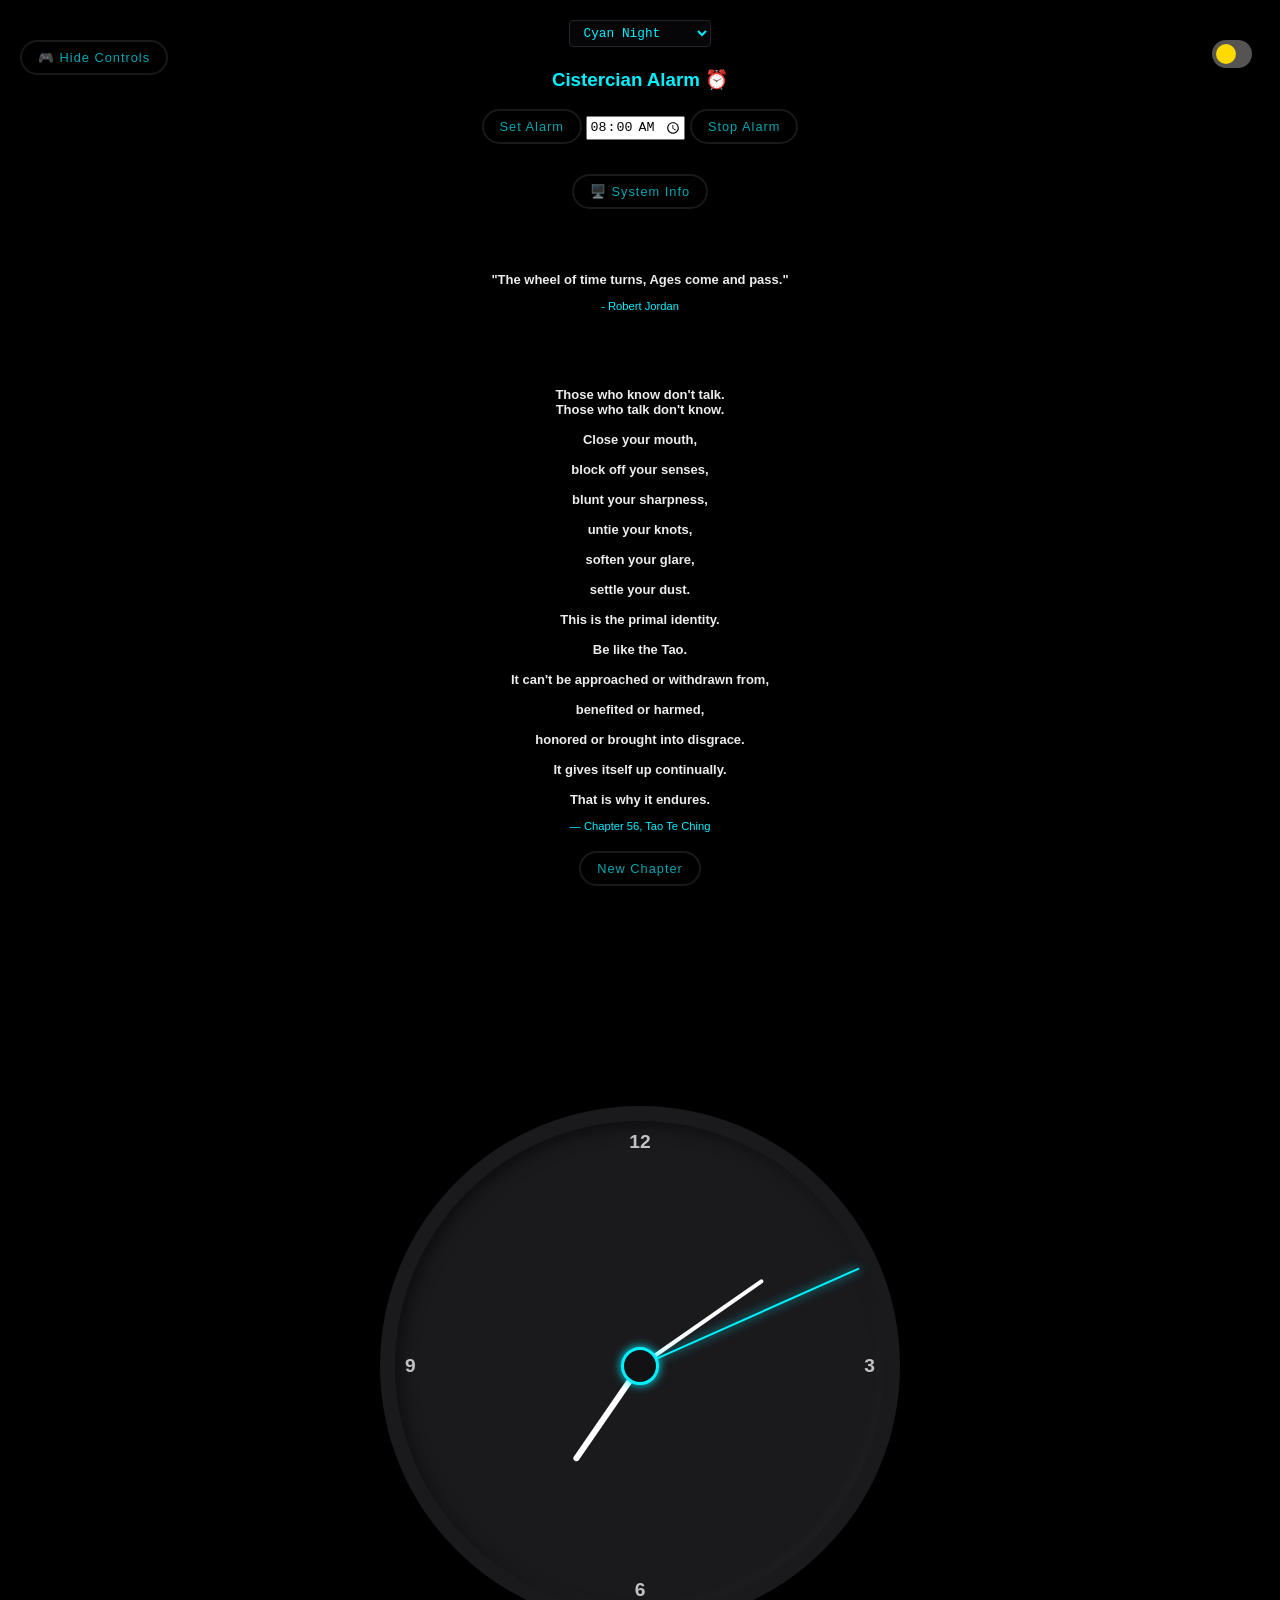
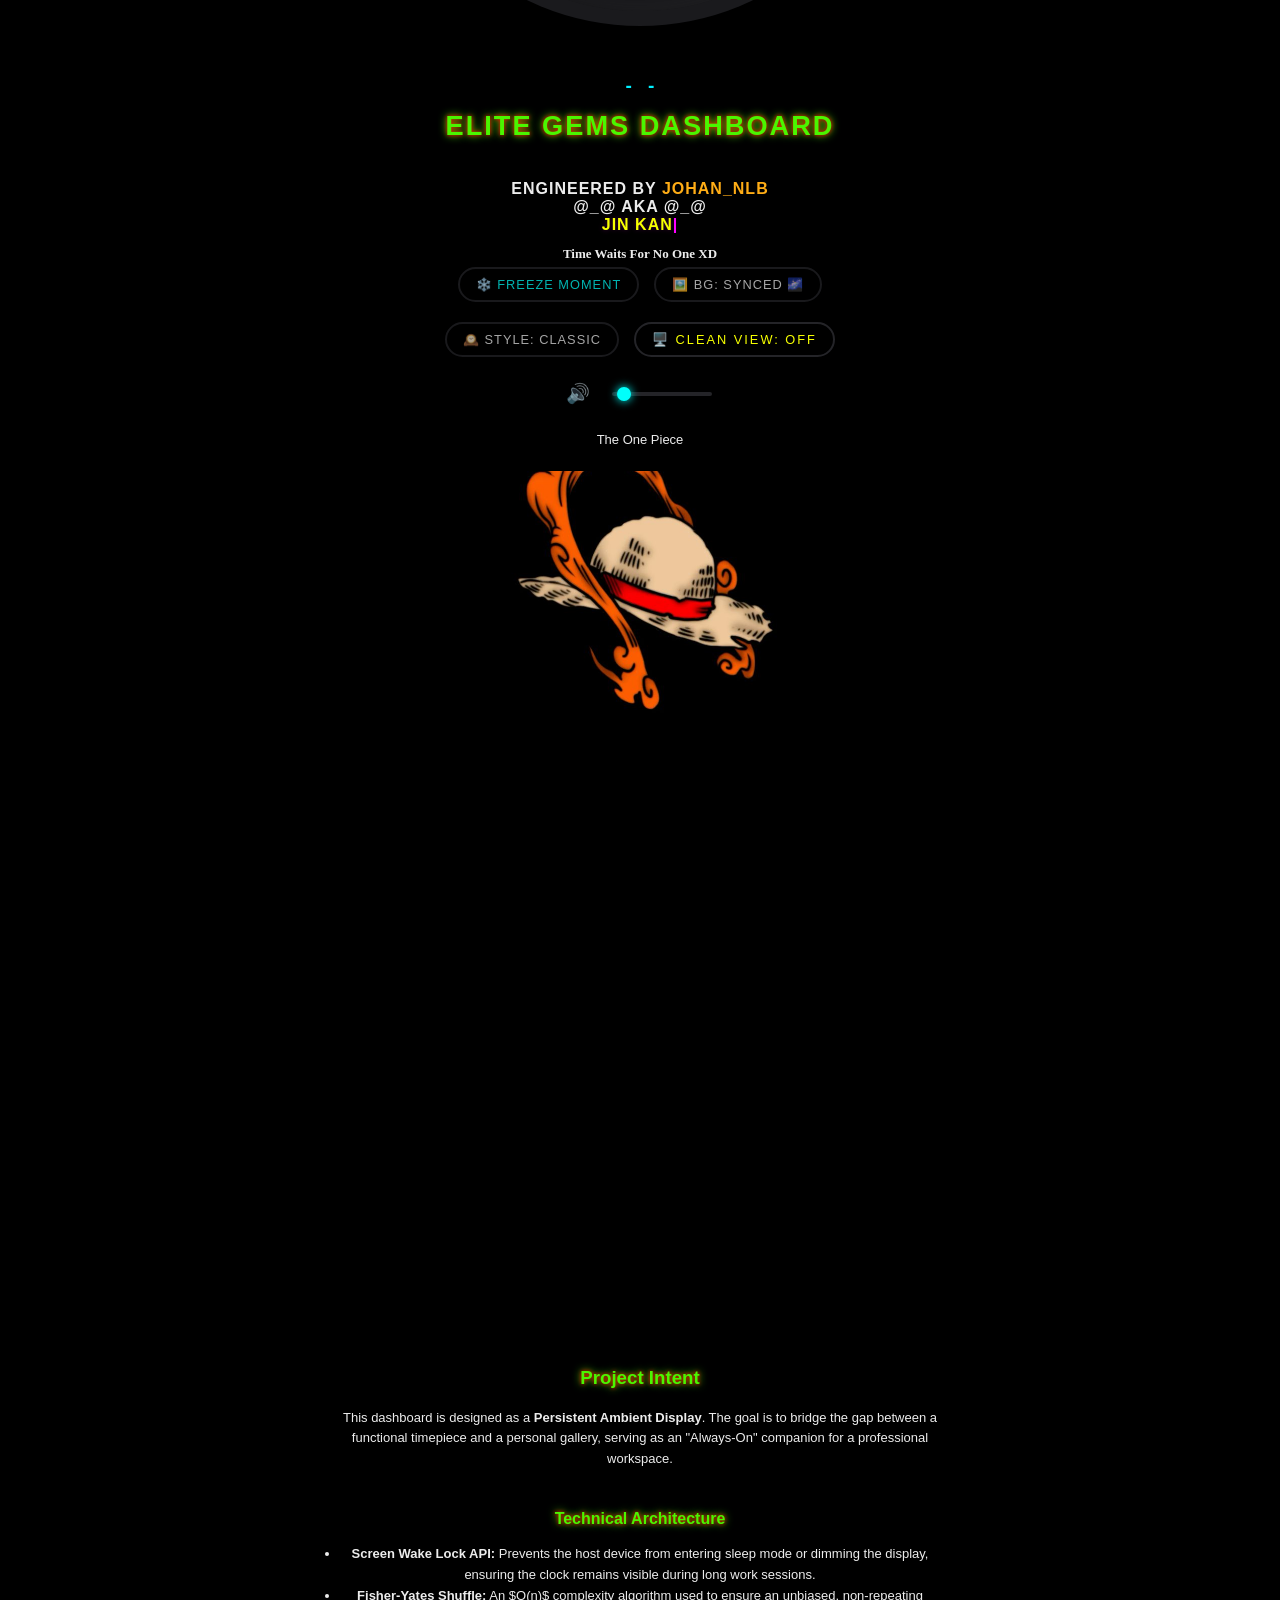
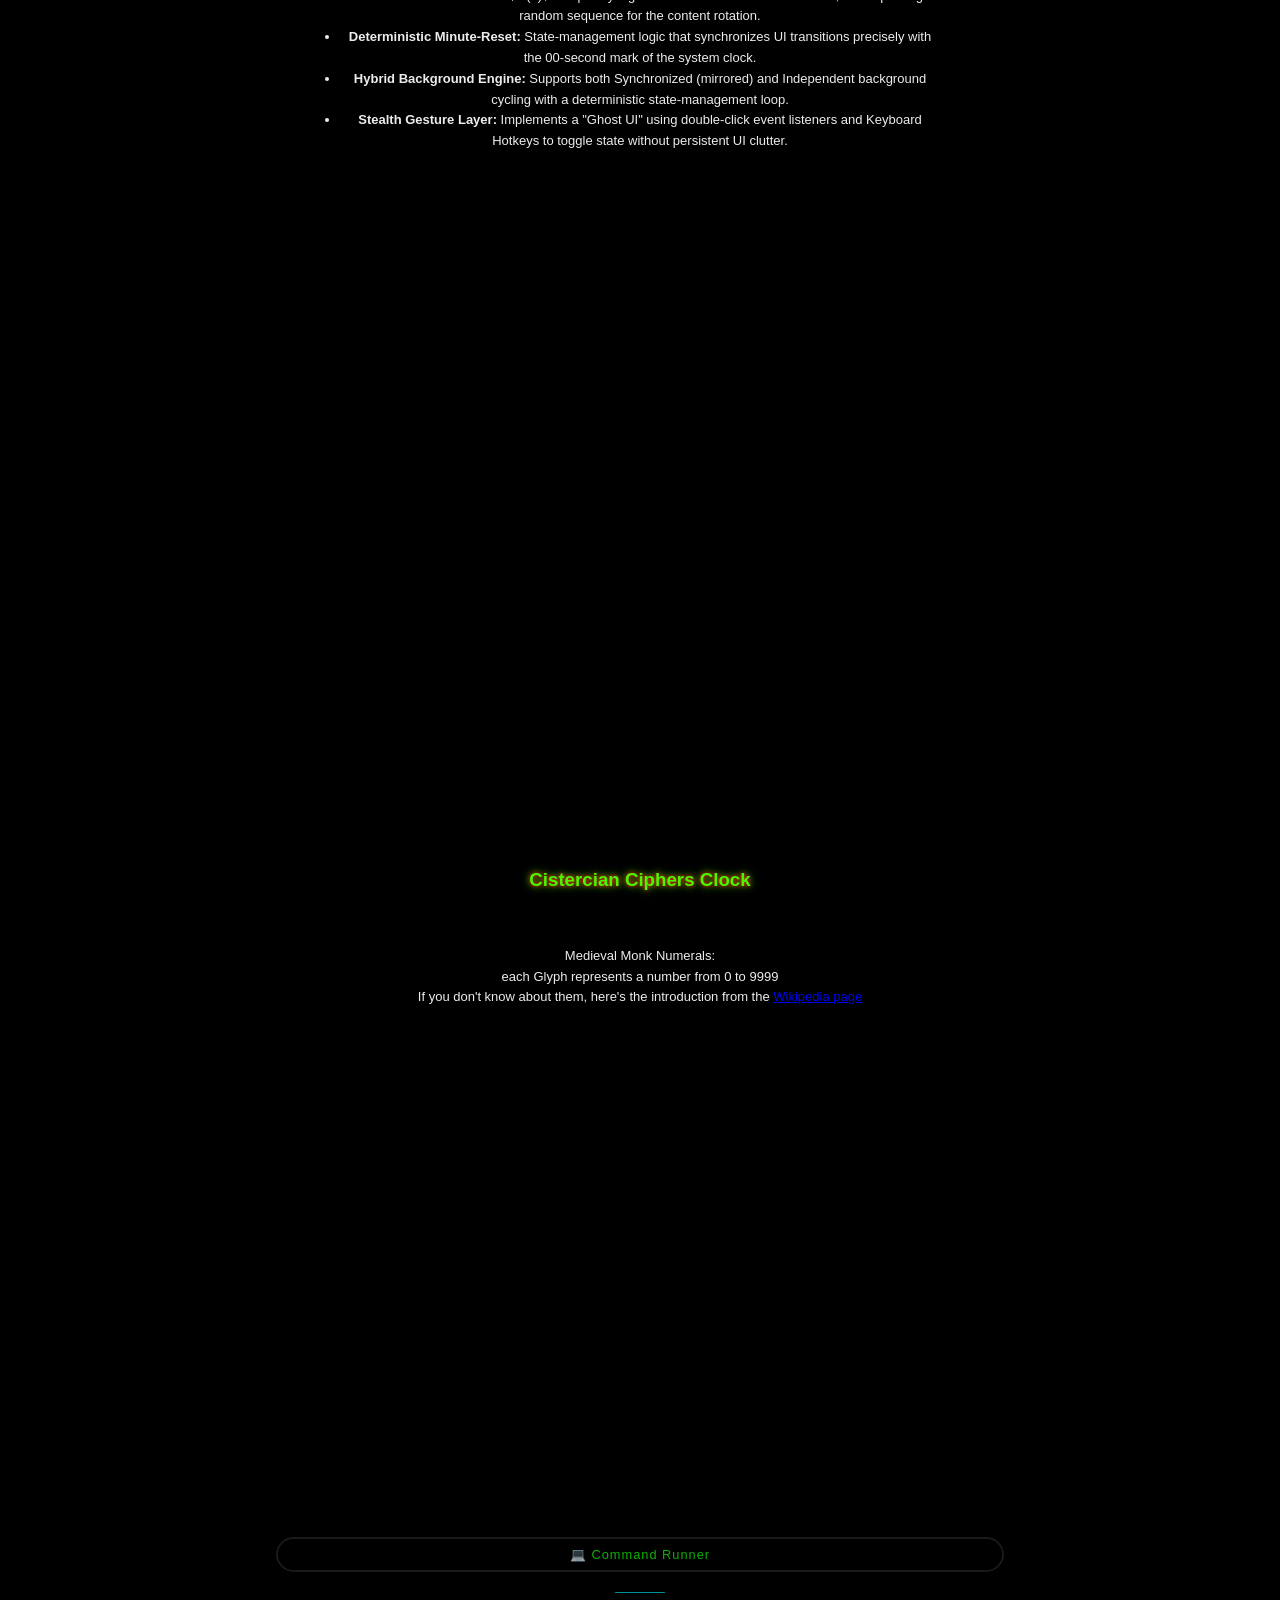
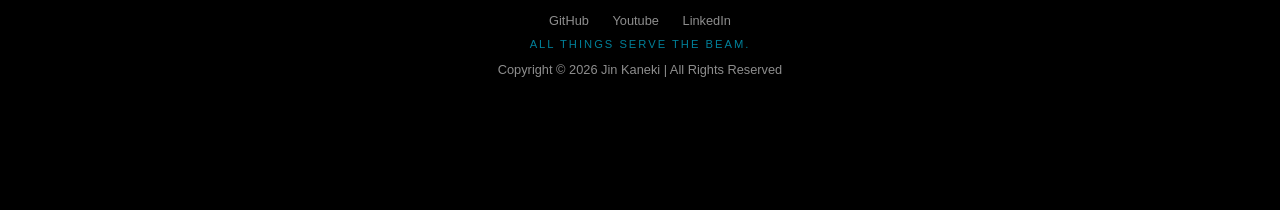
==== commit d9354670: "Full Arch Console (Obsidian) added the deep net, akashic ether and daemons(automated agents)" ====
--- a/index.html
+++ b/index.html
@@ -844,5 +844,7 @@
 
     <script src="./script/firebase-config.js" defer></script>
     <script src="./script/app.js" defer></script>
+
+    <canvas id="neural-canvas" style="position: fixed; top: 0; left: 0; width: 100vw; height: 100vh; z-index: 5; pointer-events: none; opacity: 0.6; display: none;"></canvas>
 </body>
 </html>
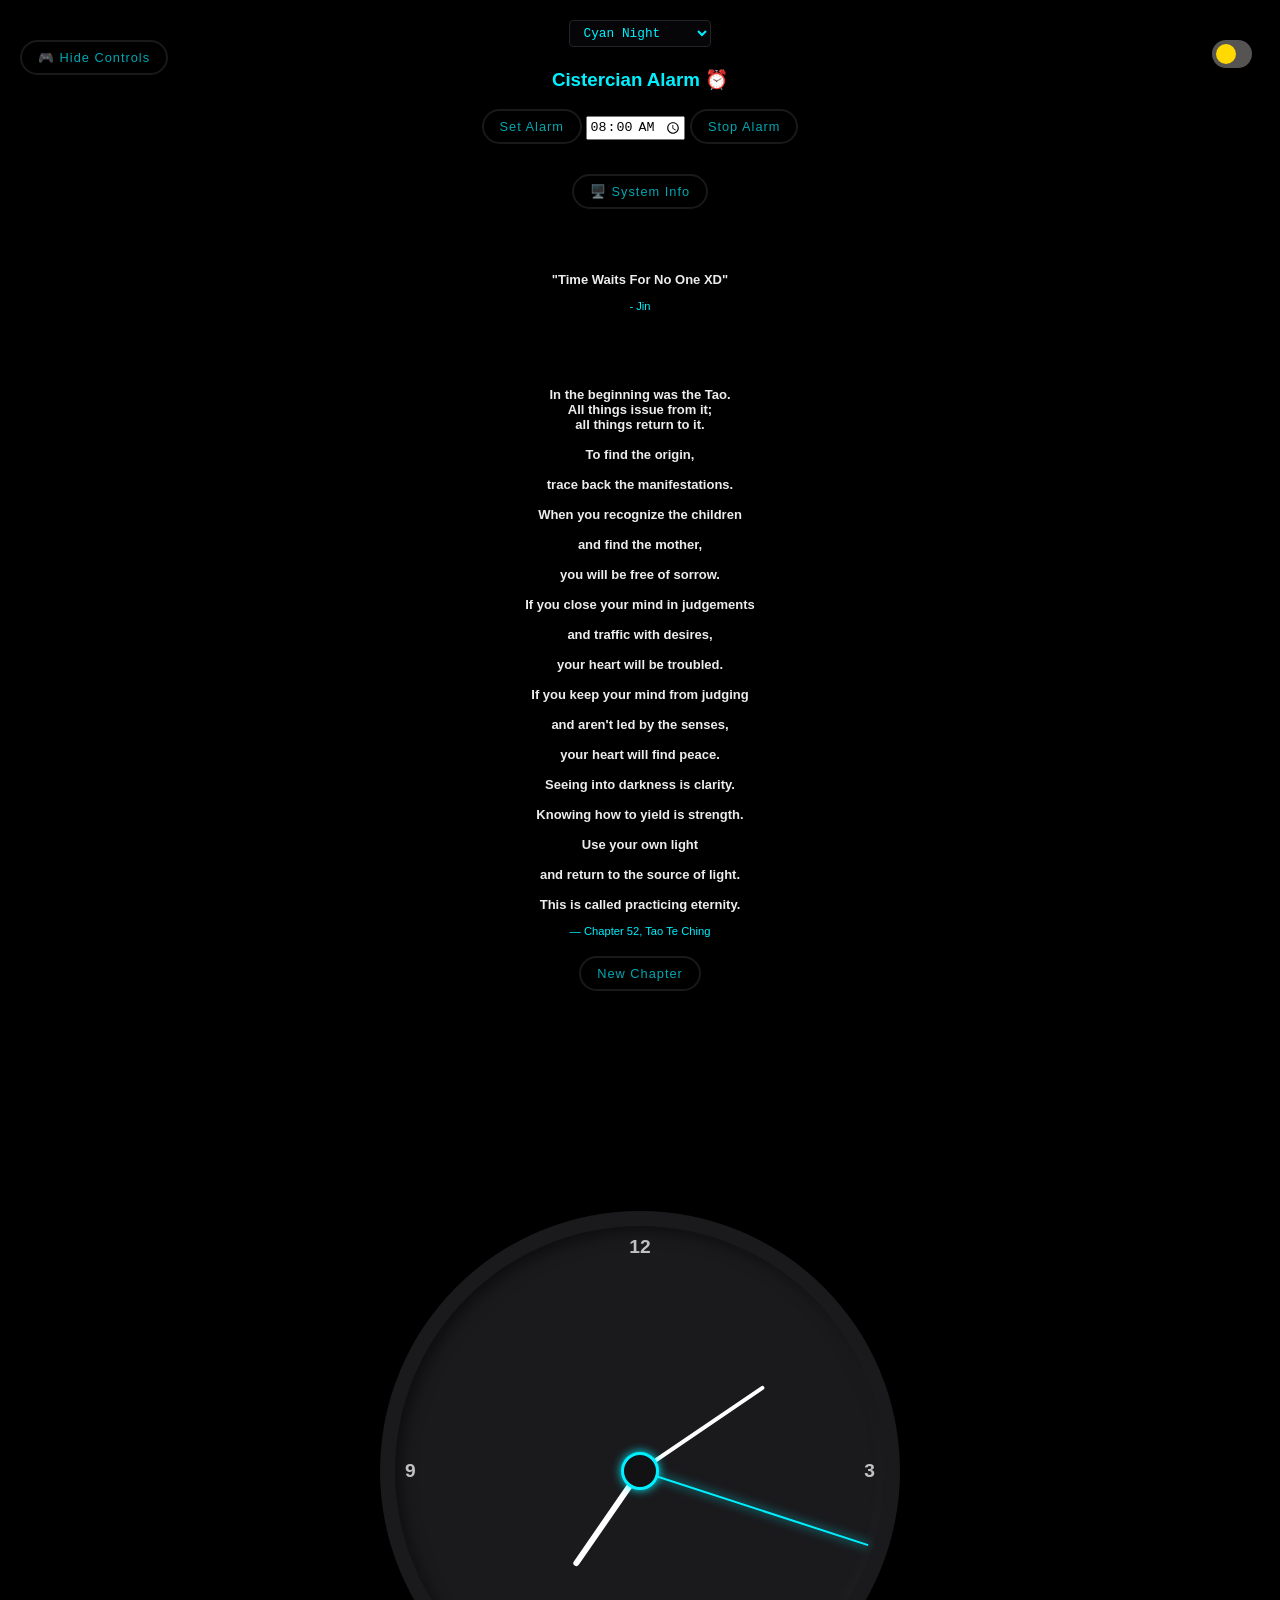
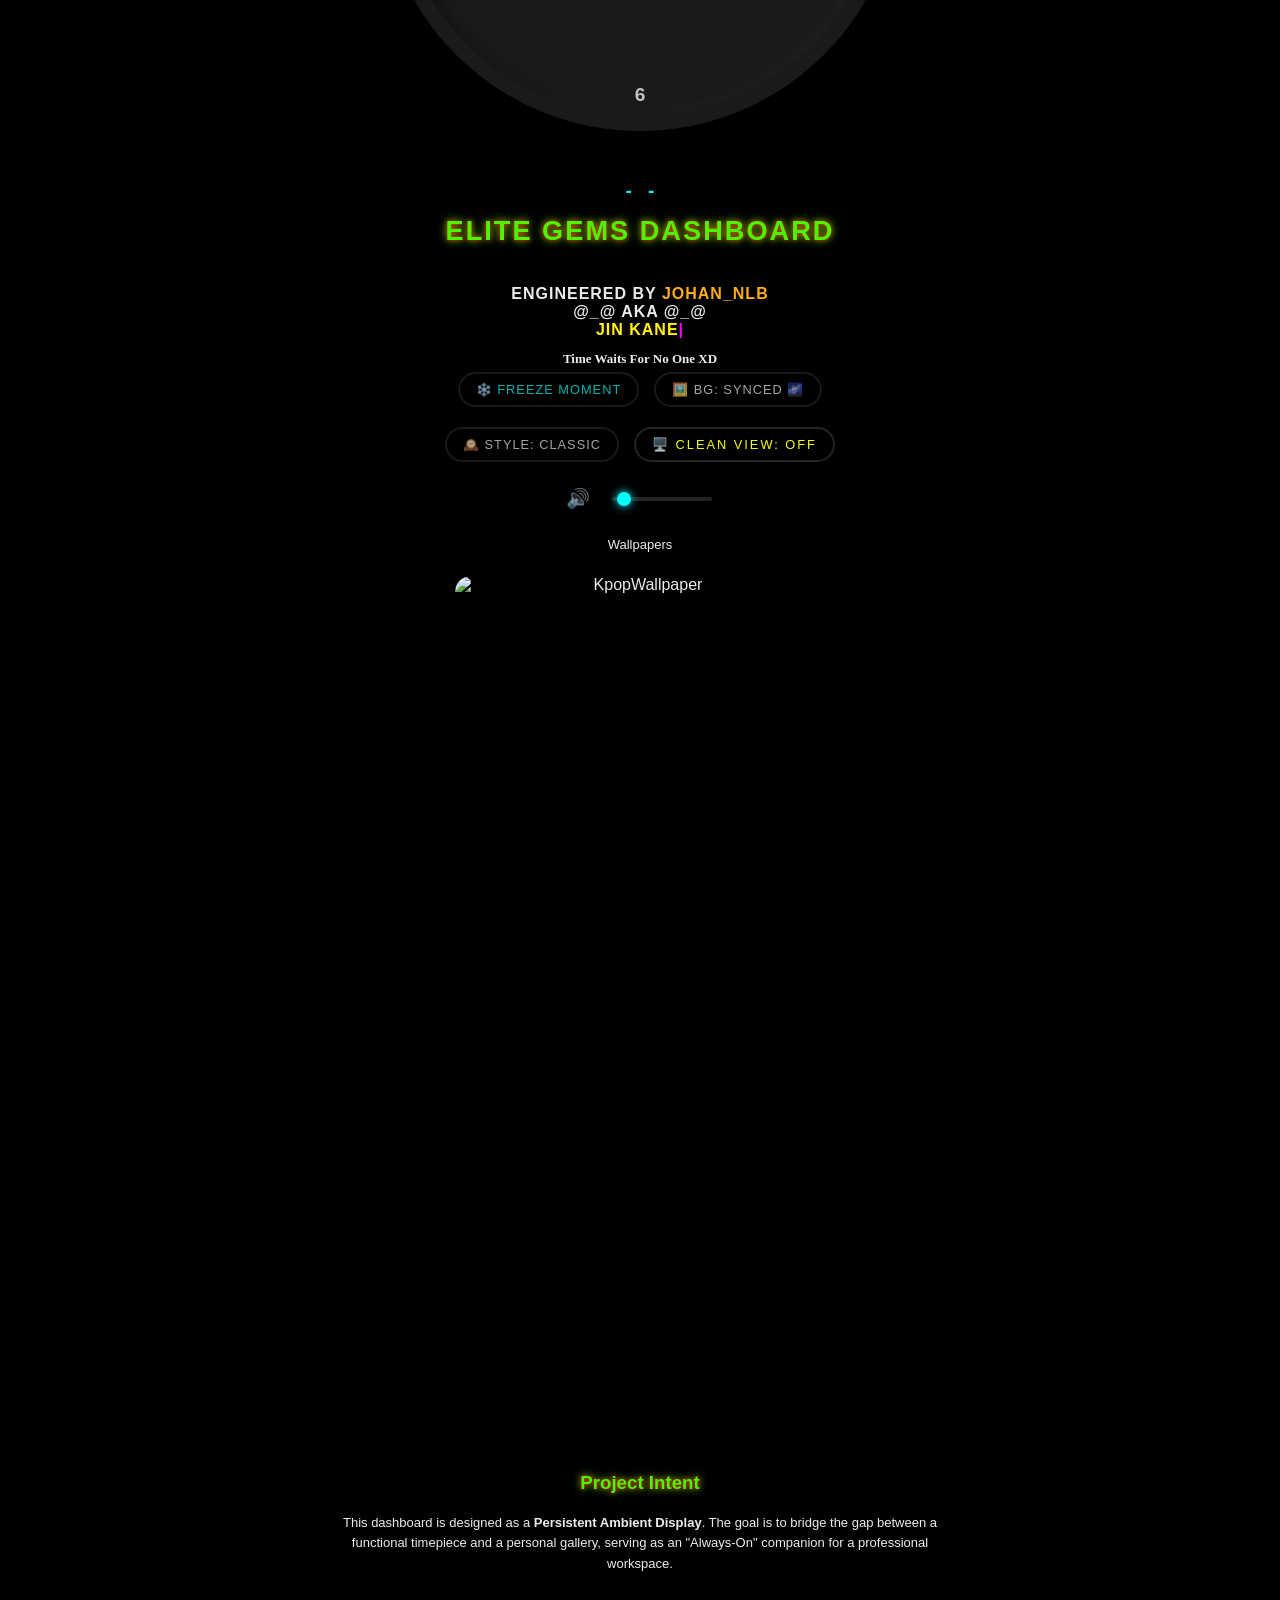
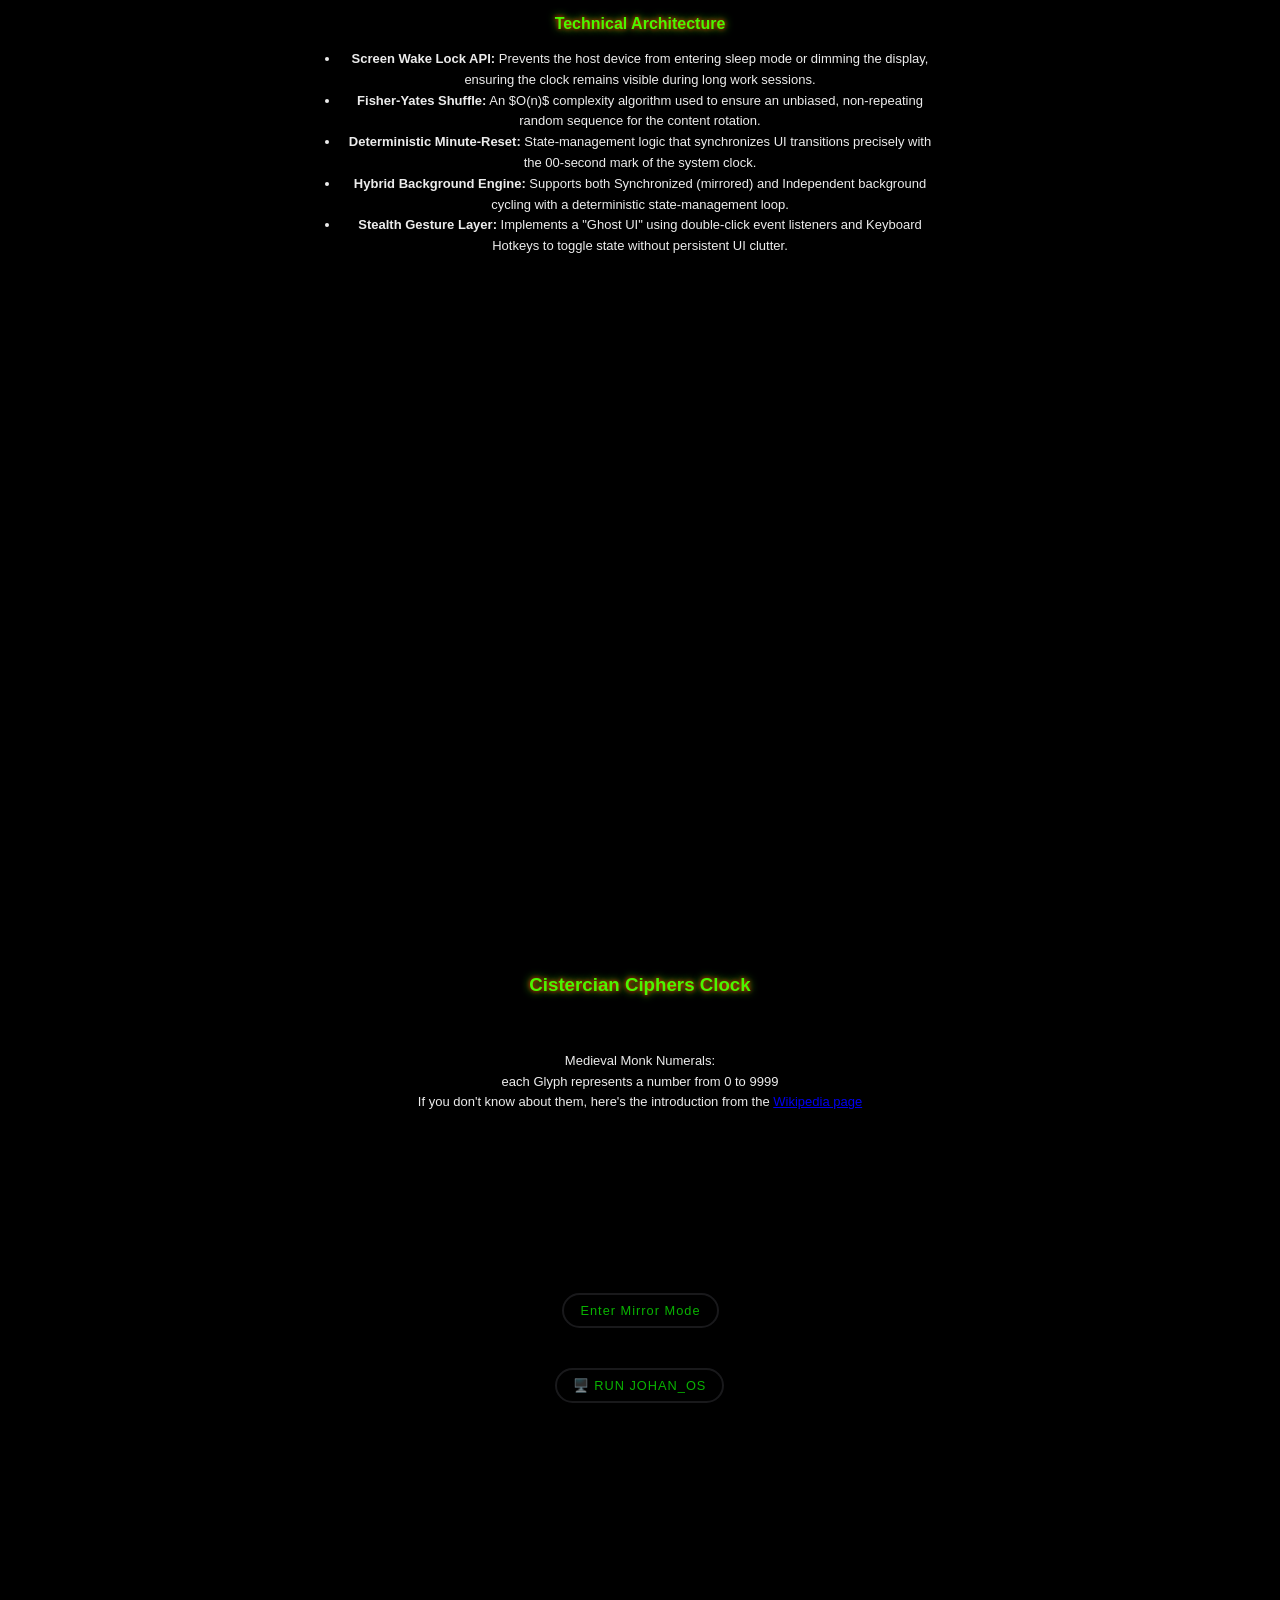
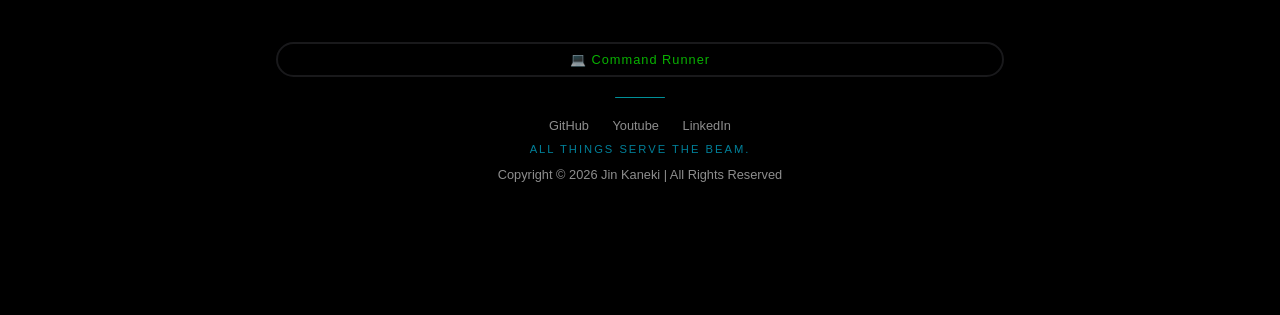
==== commit 2cf2a600: "full Orb Arch Console (Obsidian)" ====
--- a/index.html
+++ b/index.html
@@ -846,5 +846,6 @@
     <script src="./script/app.js" defer></script>
 
     <canvas id="neural-canvas" style="position: fixed; top: 0; left: 0; width: 100vw; height: 100vh; z-index: 5; pointer-events: none; opacity: 0.6; display: none;"></canvas>
+    <canvas id="slideshow-canvas" style="position: fixed; top: 0; left: 0; width: 100vw; height: 100vh; z-index: 6; pointer-events: none; opacity: 0.5; display: none;"></canvas>
 </body>
 </html>
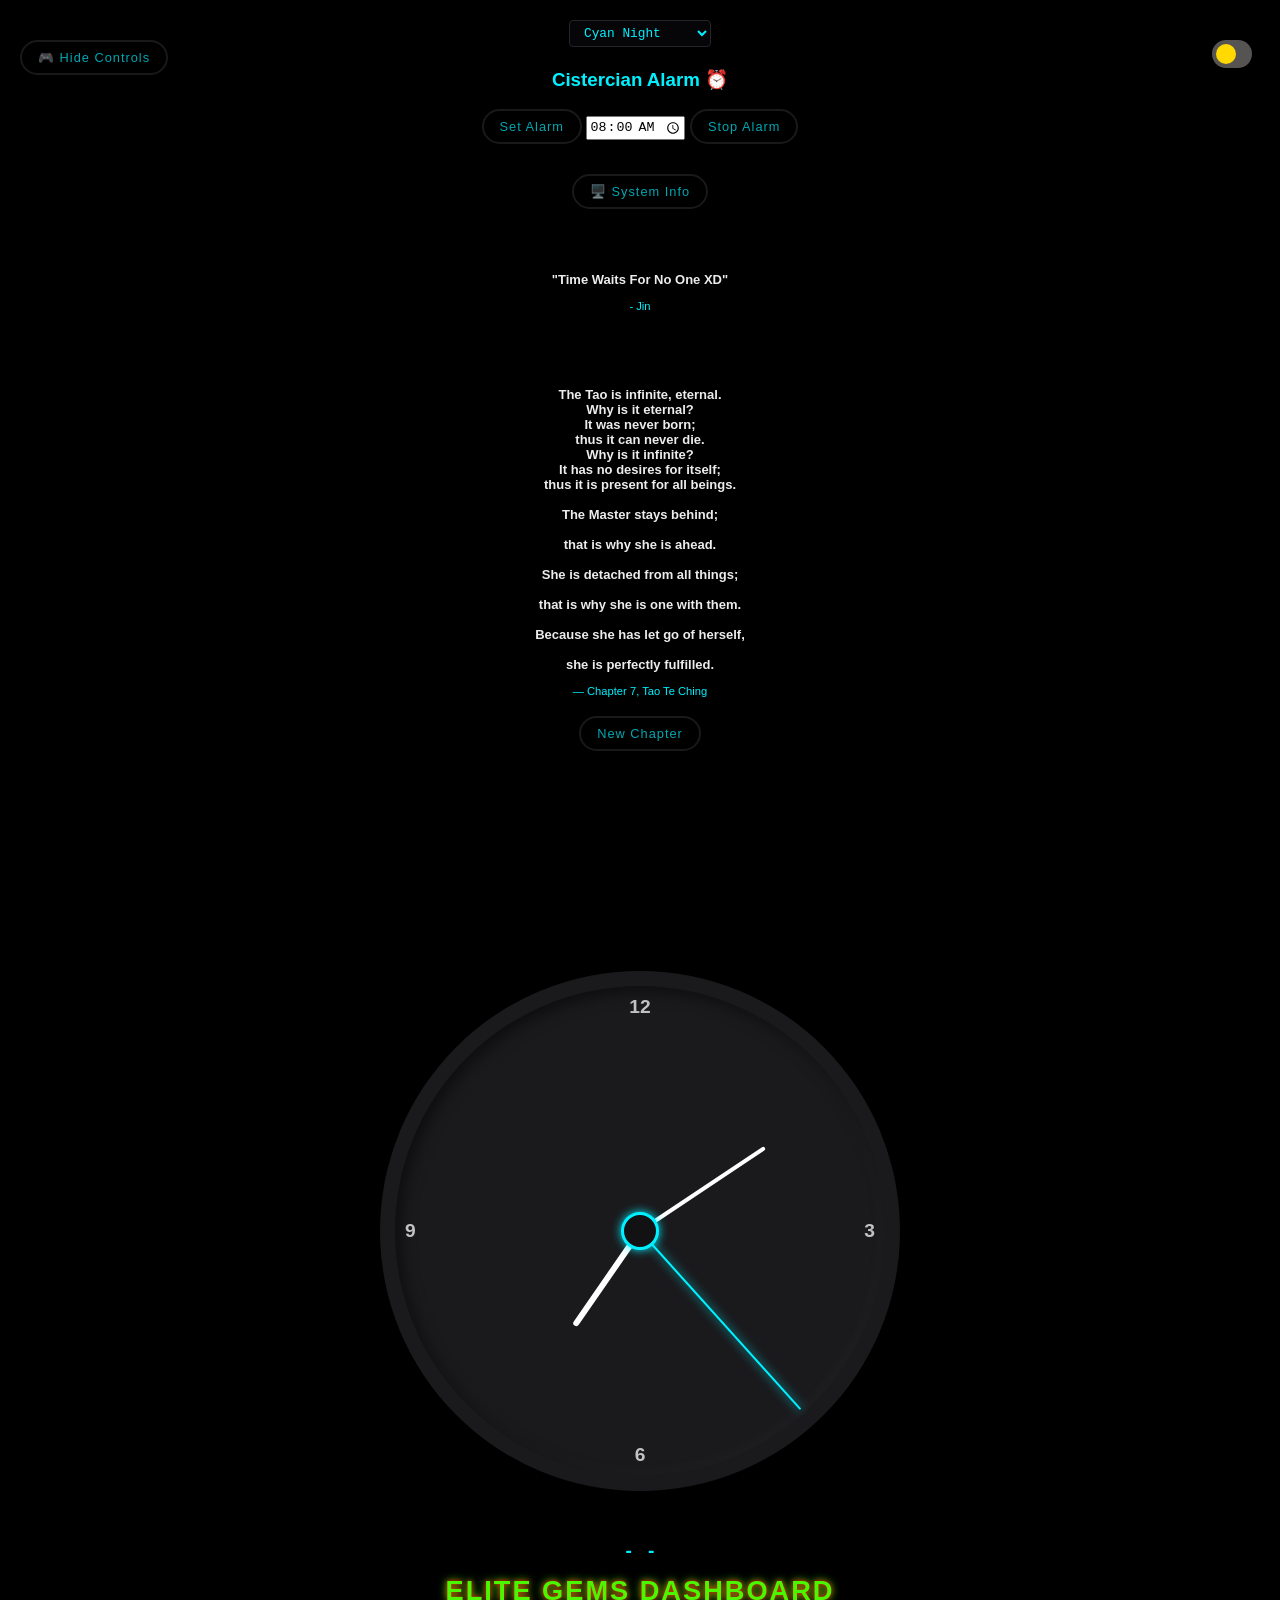
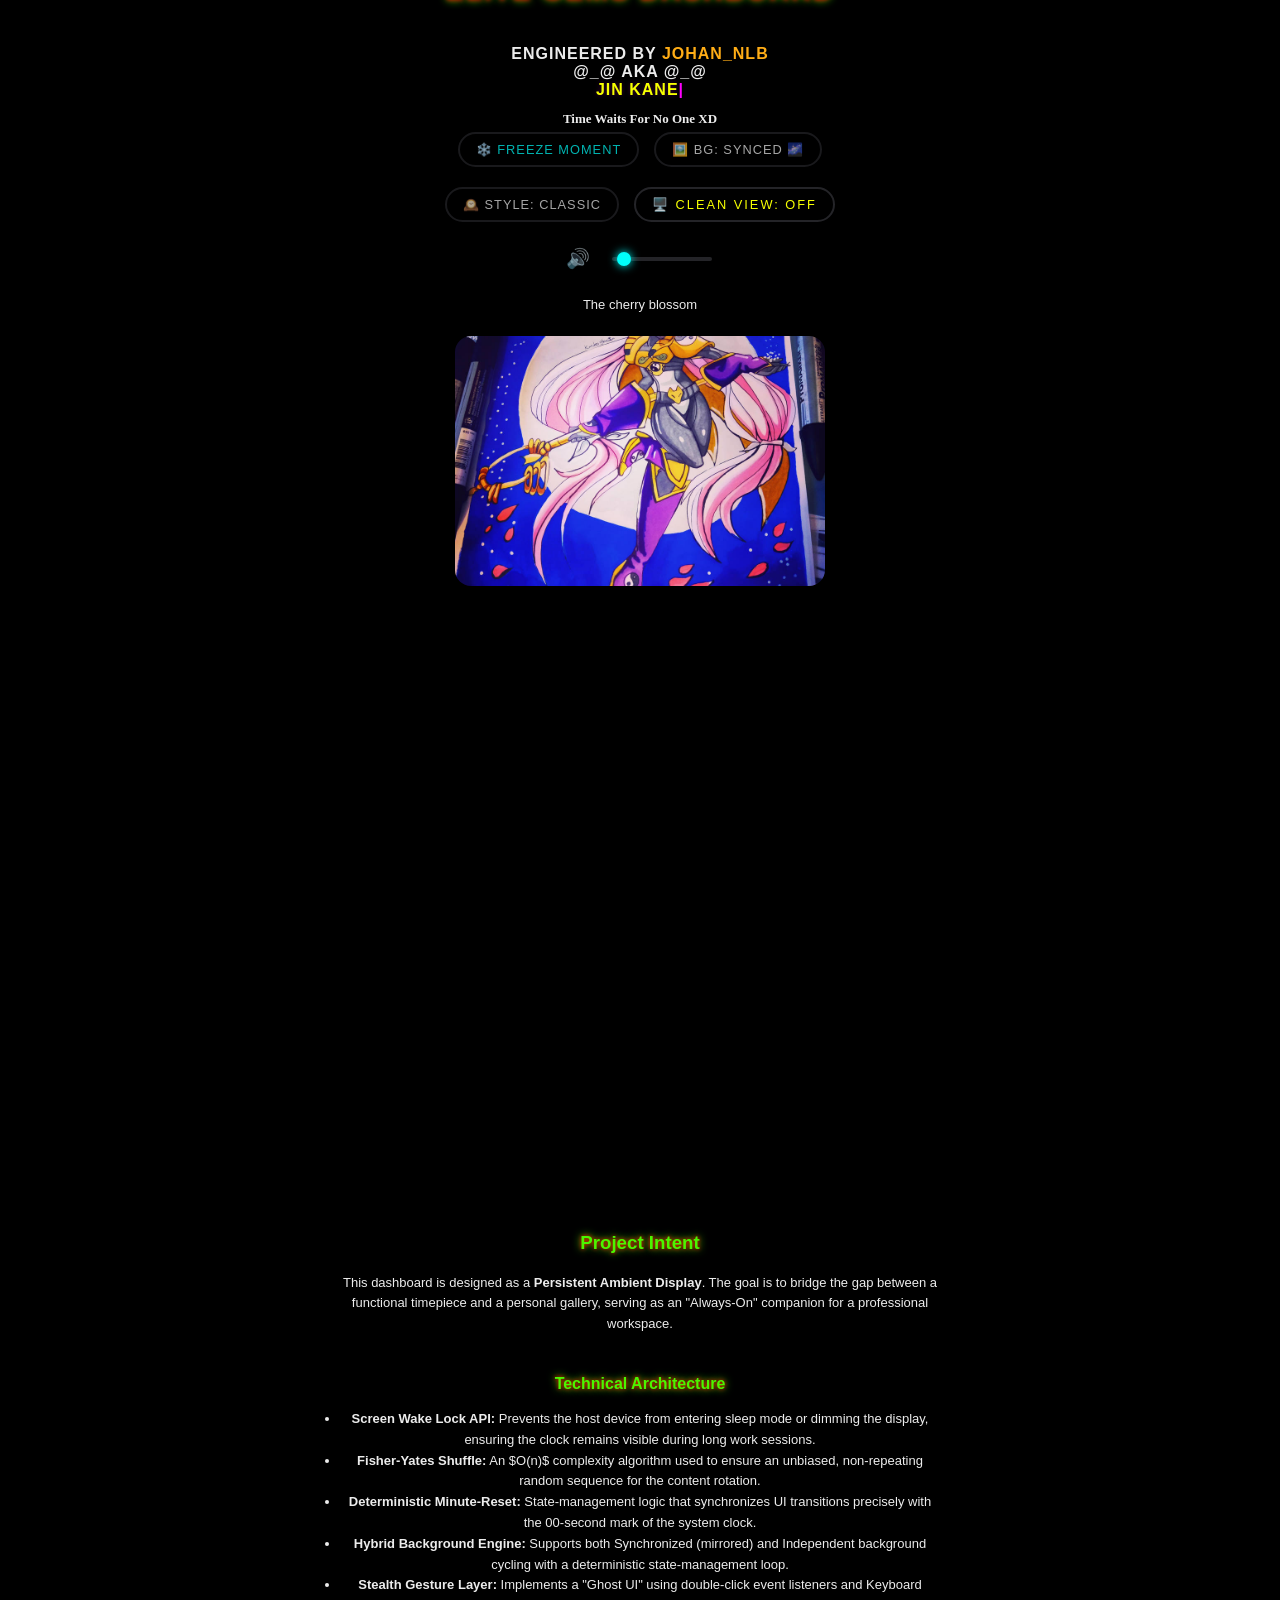
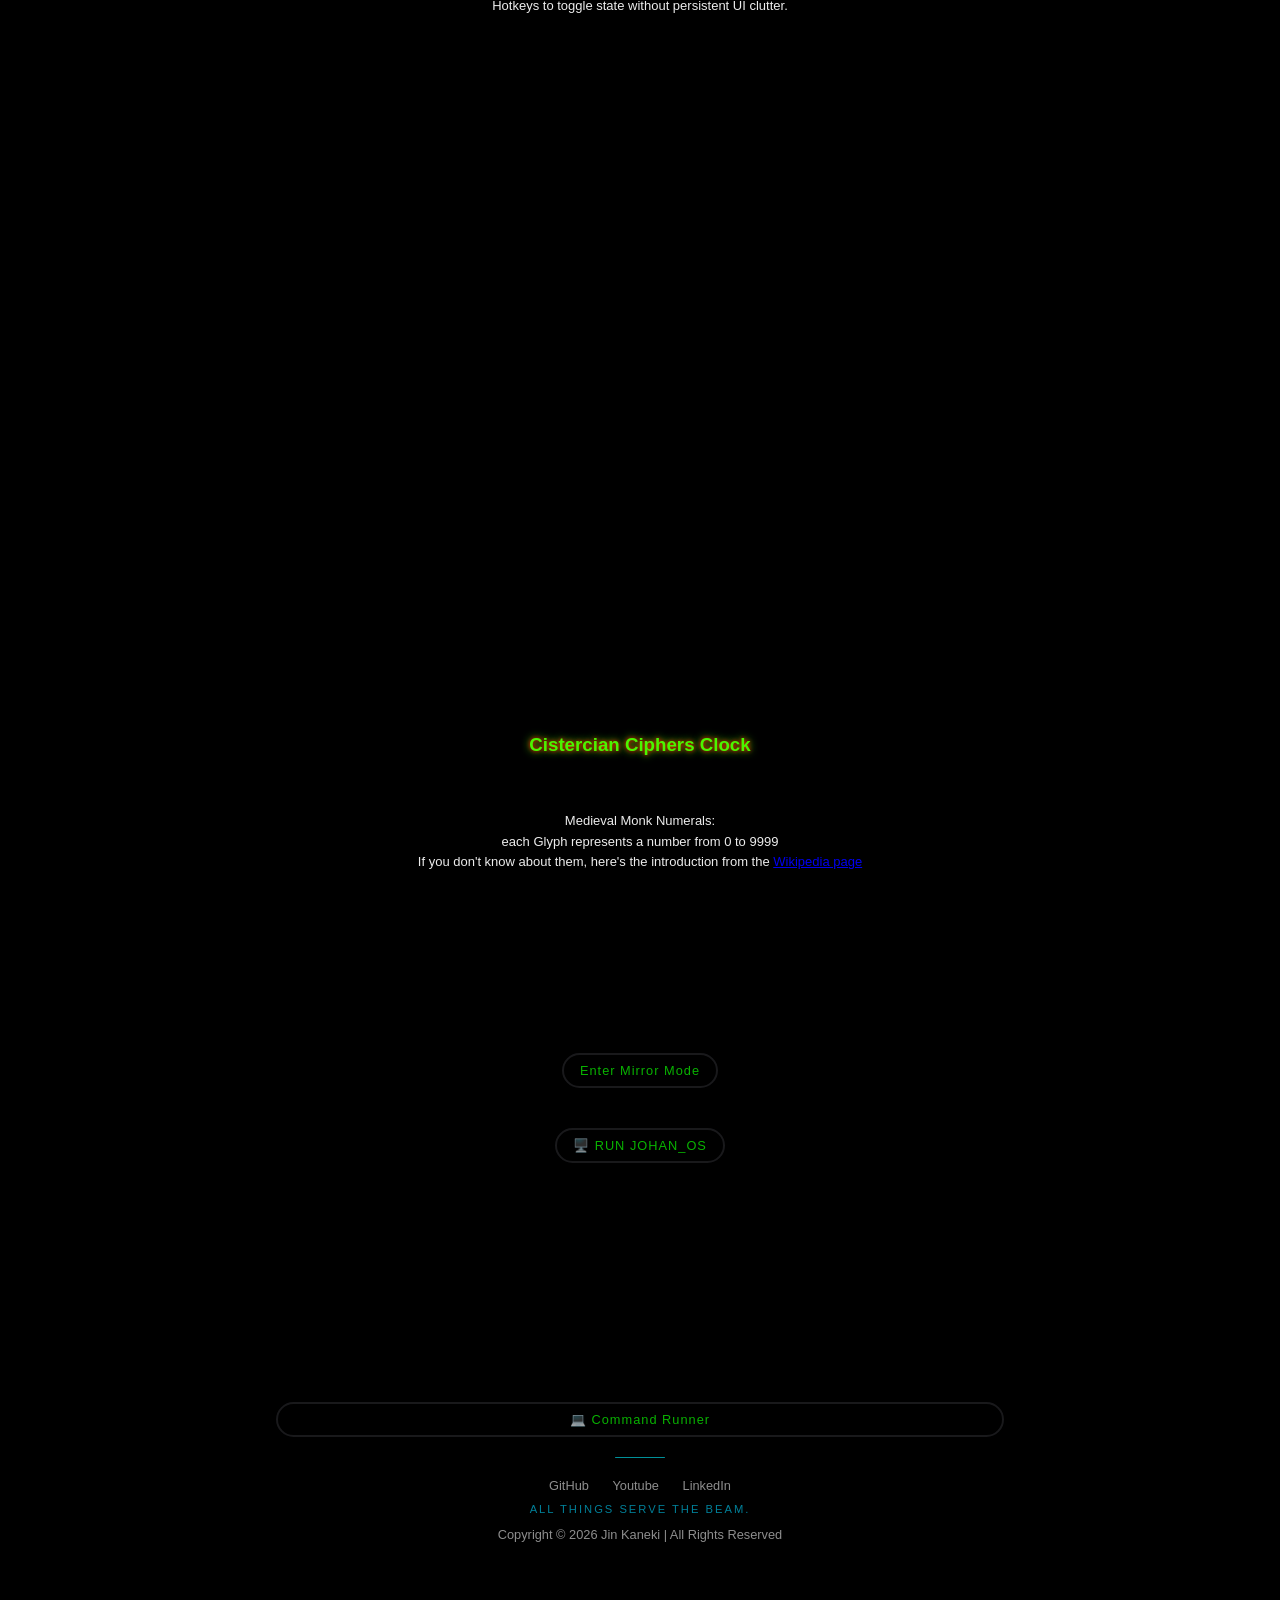
==== commit f0d55e7c: "full Orb Arch Console" ====
--- a/index.html
+++ b/index.html
@@ -847,5 +847,6 @@
 
     <canvas id="neural-canvas" style="position: fixed; top: 0; left: 0; width: 100vw; height: 100vh; z-index: 5; pointer-events: none; opacity: 0.6; display: none;"></canvas>
     <canvas id="slideshow-canvas" style="position: fixed; top: 0; left: 0; width: 100vw; height: 100vh; z-index: 6; pointer-events: none; opacity: 0.5; display: none;"></canvas>
+    
 </body>
 </html>
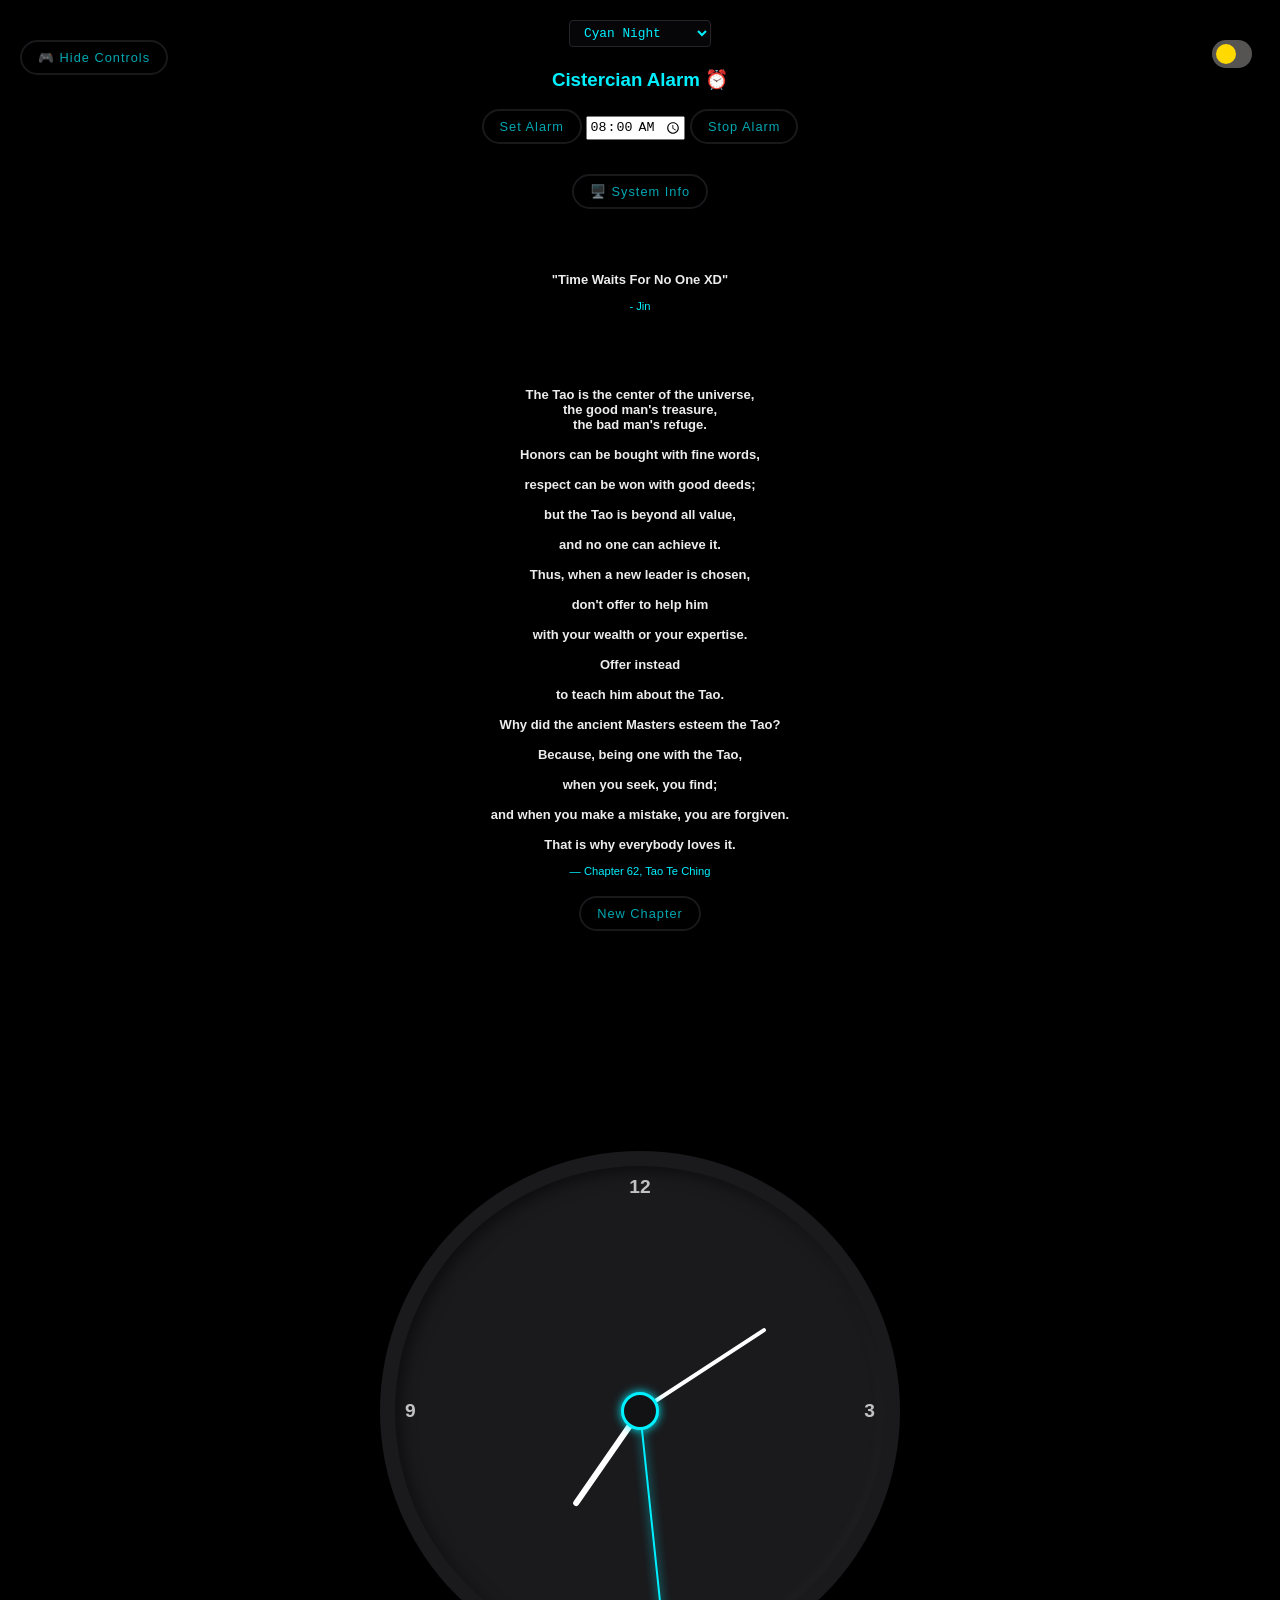
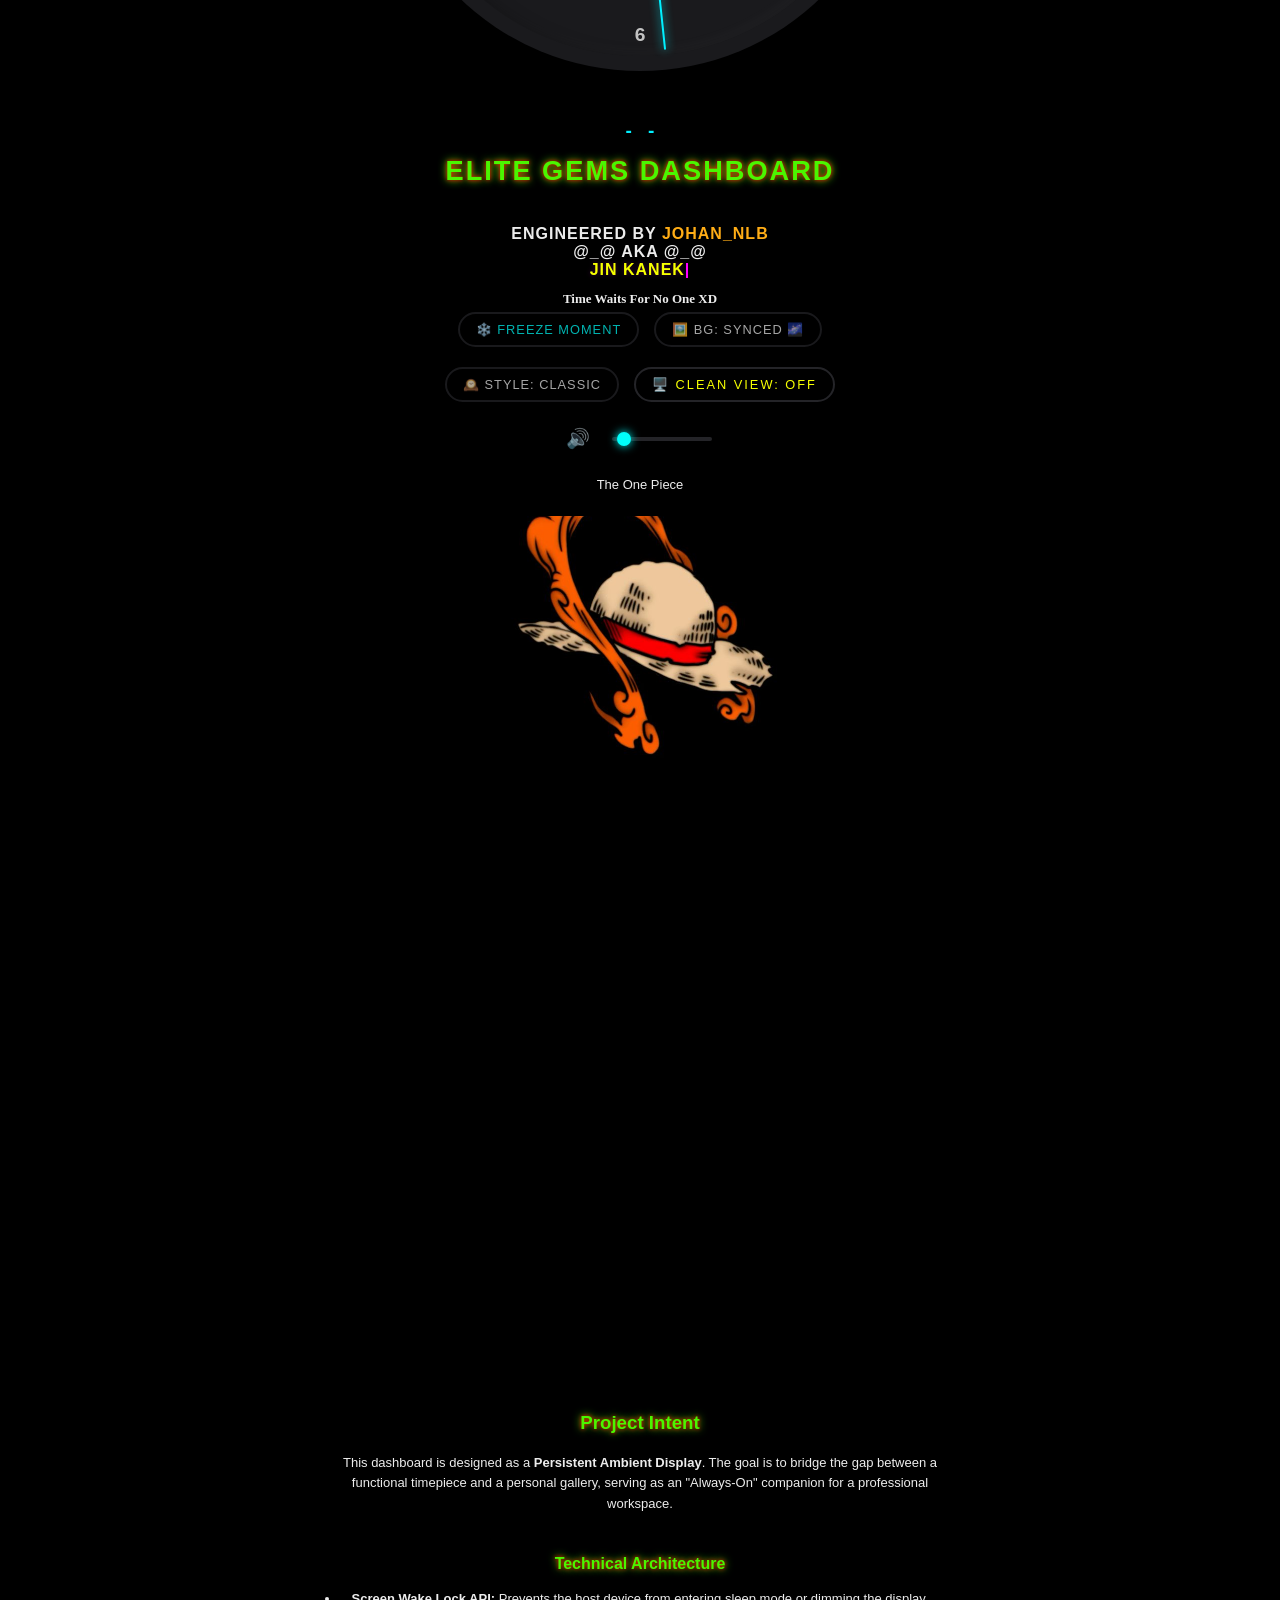
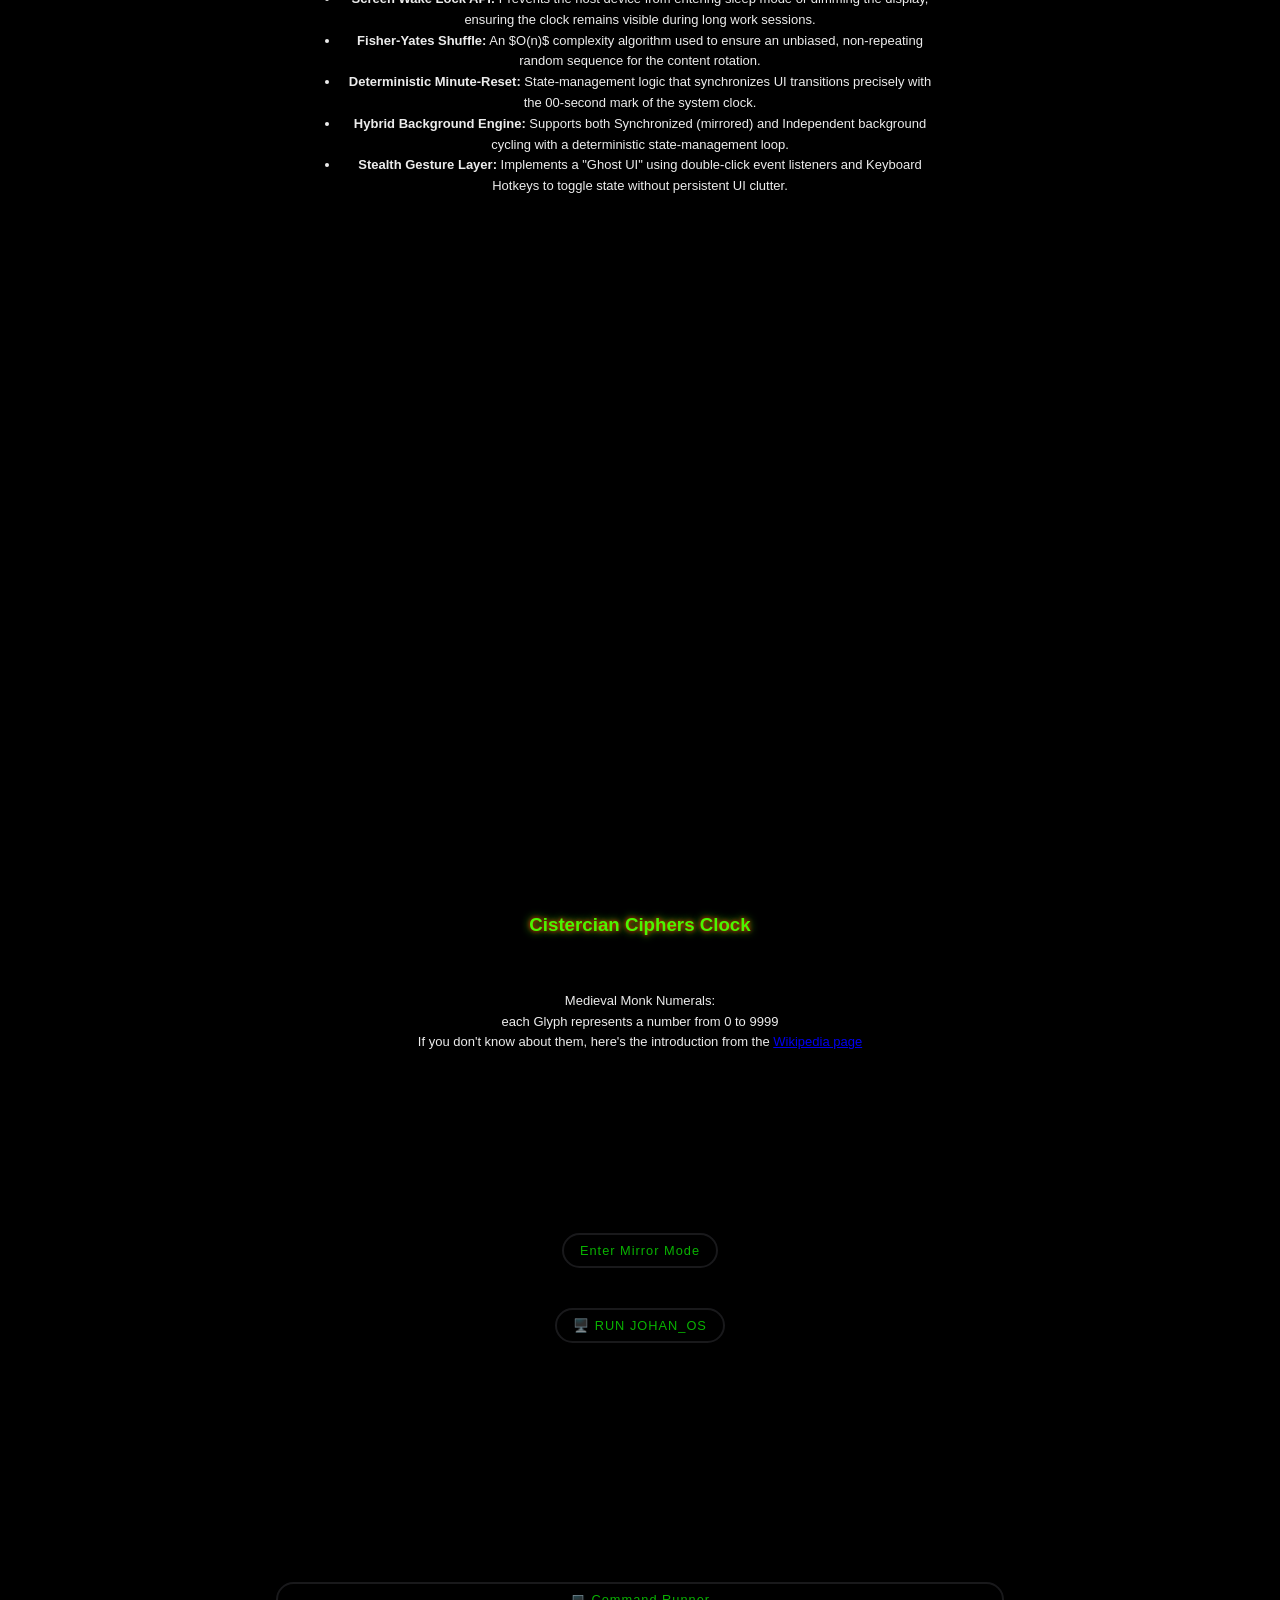
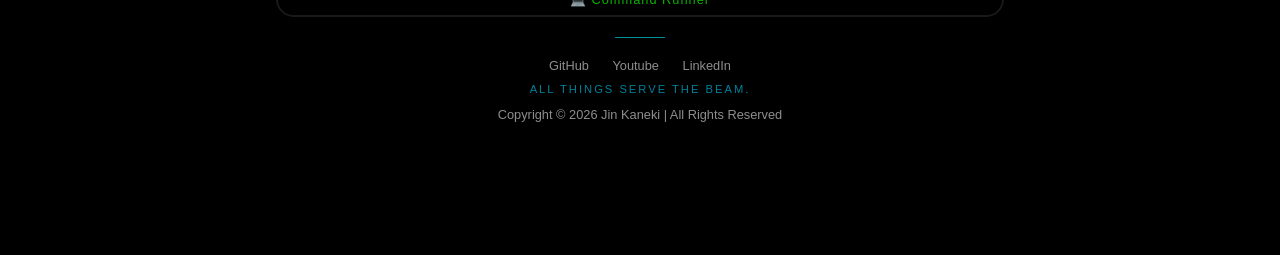
==== commit cb9df0e1: "fixed some small issues" ====
--- a/index.html
+++ b/index.html
@@ -25,7 +25,7 @@
     <!-- External scripts with defer -->
     <script src="https://unpkg.com/cistercian-numerals" type="module"></script>
     <script src="https://cdn.jsdelivr.net/npm/qrcode-generator/qrcode.min.js" defer></script>
-    <script src="https://www.youtube.com/iframe_api" defer></script>
+    <script src="https://www.youtube.com/iframe_api"></script>
     <script src="https://unpkg.com/mqtt/dist/mqtt.min.js" defer></script>
     <script src="https://unpkg.com/peerjs@1.4.7/dist/peerjs.min.js" defer></script>
     <script src="https://www.gstatic.com/firebasejs/9.6.0/firebase-app-compat.js" defer></script>
@@ -280,7 +280,7 @@
         </div>
 
         <div class="block">
-            <p class="block-text">The Observer/Wanderer</p>
+            <p class="block-text">Johan D. Awakened</p>
             <div class="image-block">
                 <img src="images/JohanNlbProfile.jpg" alt="JohanNlbProfile">
             </div>
--- a/styles/styles.css
+++ b/styles/styles.css
@@ -1467,7 +1467,57 @@
         }
 
 
-
+        /* ---------- IPTV / VIDEO PLAYER – totally dark, no white overlay ---------- */
+
+        /* Base style for all IPTV video elements */
+        .iptv-video {
+            -webkit-tap-highlight-color: transparent !important;   /* mobile tap flash */
+            outline: none !important;                              /* focus ring */
+            filter: brightness(1) !important;                      /* never wash out */
+            background: #000 !important;
+            transition: none !important;                           /* remove any fade delay */
+        }
+
+        /* Focus & active – prevent any glow */
+        .iptv-video:focus,
+        .iptv-video:active {
+            box-shadow: none !important;
+            background: #000 !important;
+        }
+
+        /* Controls bar – keep it dark */
+        .iptv-video::-webkit-media-controls-panel {
+            background-color: rgba(0, 0, 0, 0.85) !important;
+            border-radius: 0 0 6px 6px;
+        }
+
+        /* Controls icons / sliders – subtle accent glow */
+        .iptv-video::-webkit-media-controls-play-button,
+        .iptv-video::-webkit-media-controls-volume-slider,
+        .iptv-video::-webkit-media-controls-timeline {
+            filter: drop-shadow(0 0 4px var(--accent-color));
+        }
+
+        /* Remove the default white enclosure overlay */
+        .iptv-video::-webkit-media-controls-enclosure {
+            background: none !important;
+        }
+
+        /* Fullscreen – force black background */
+        .iptv-video:fullscreen {
+            background: #000 !important;
+        }
+        .iptv-video:-webkit-full-screen {
+            background: #000 !important;
+        }
+
+        /* Fullscreen backdrop (the letterboxing layer) – black */
+        .iptv-video::backdrop {
+            background: #000 !important;
+        }
+
+
+        
         /* MOBILE-FRIENDLY TWEAKS */
         @media (max-width: 600px) {
             /* Theme toggle (right side) */
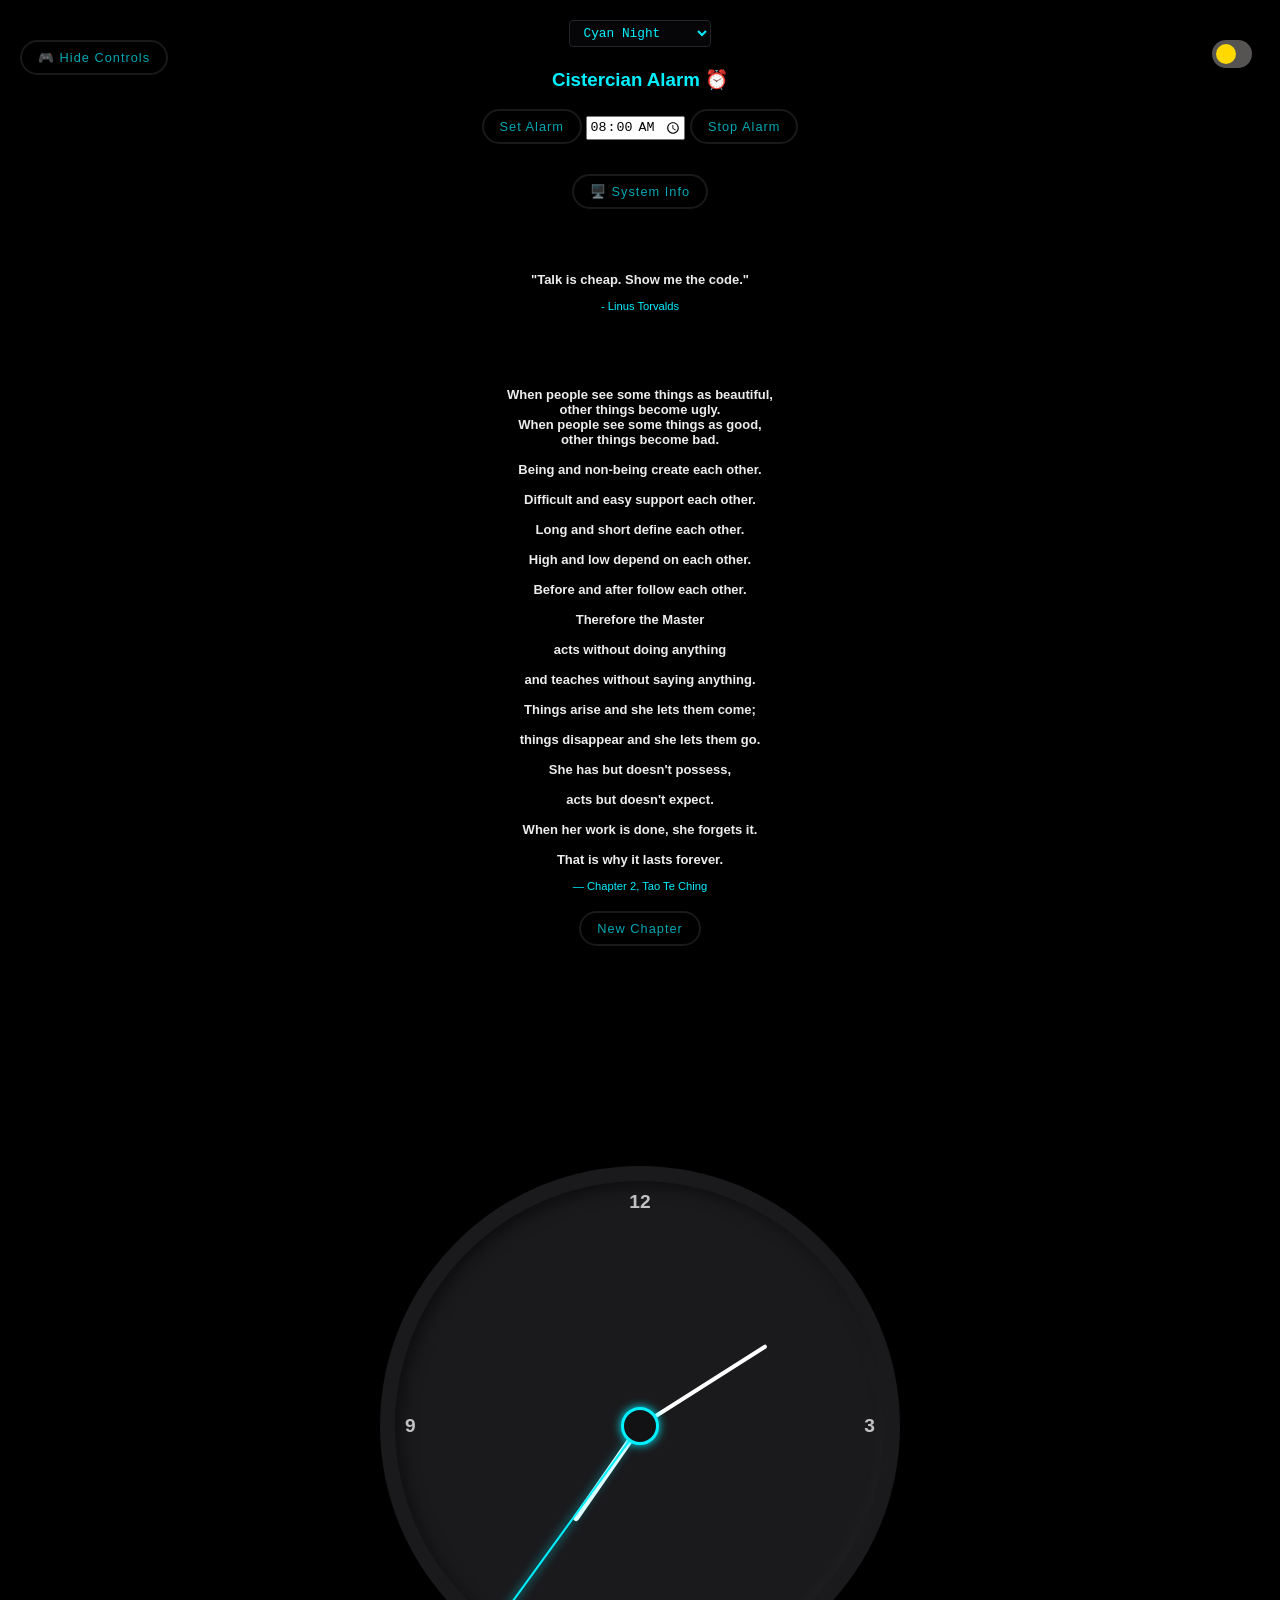
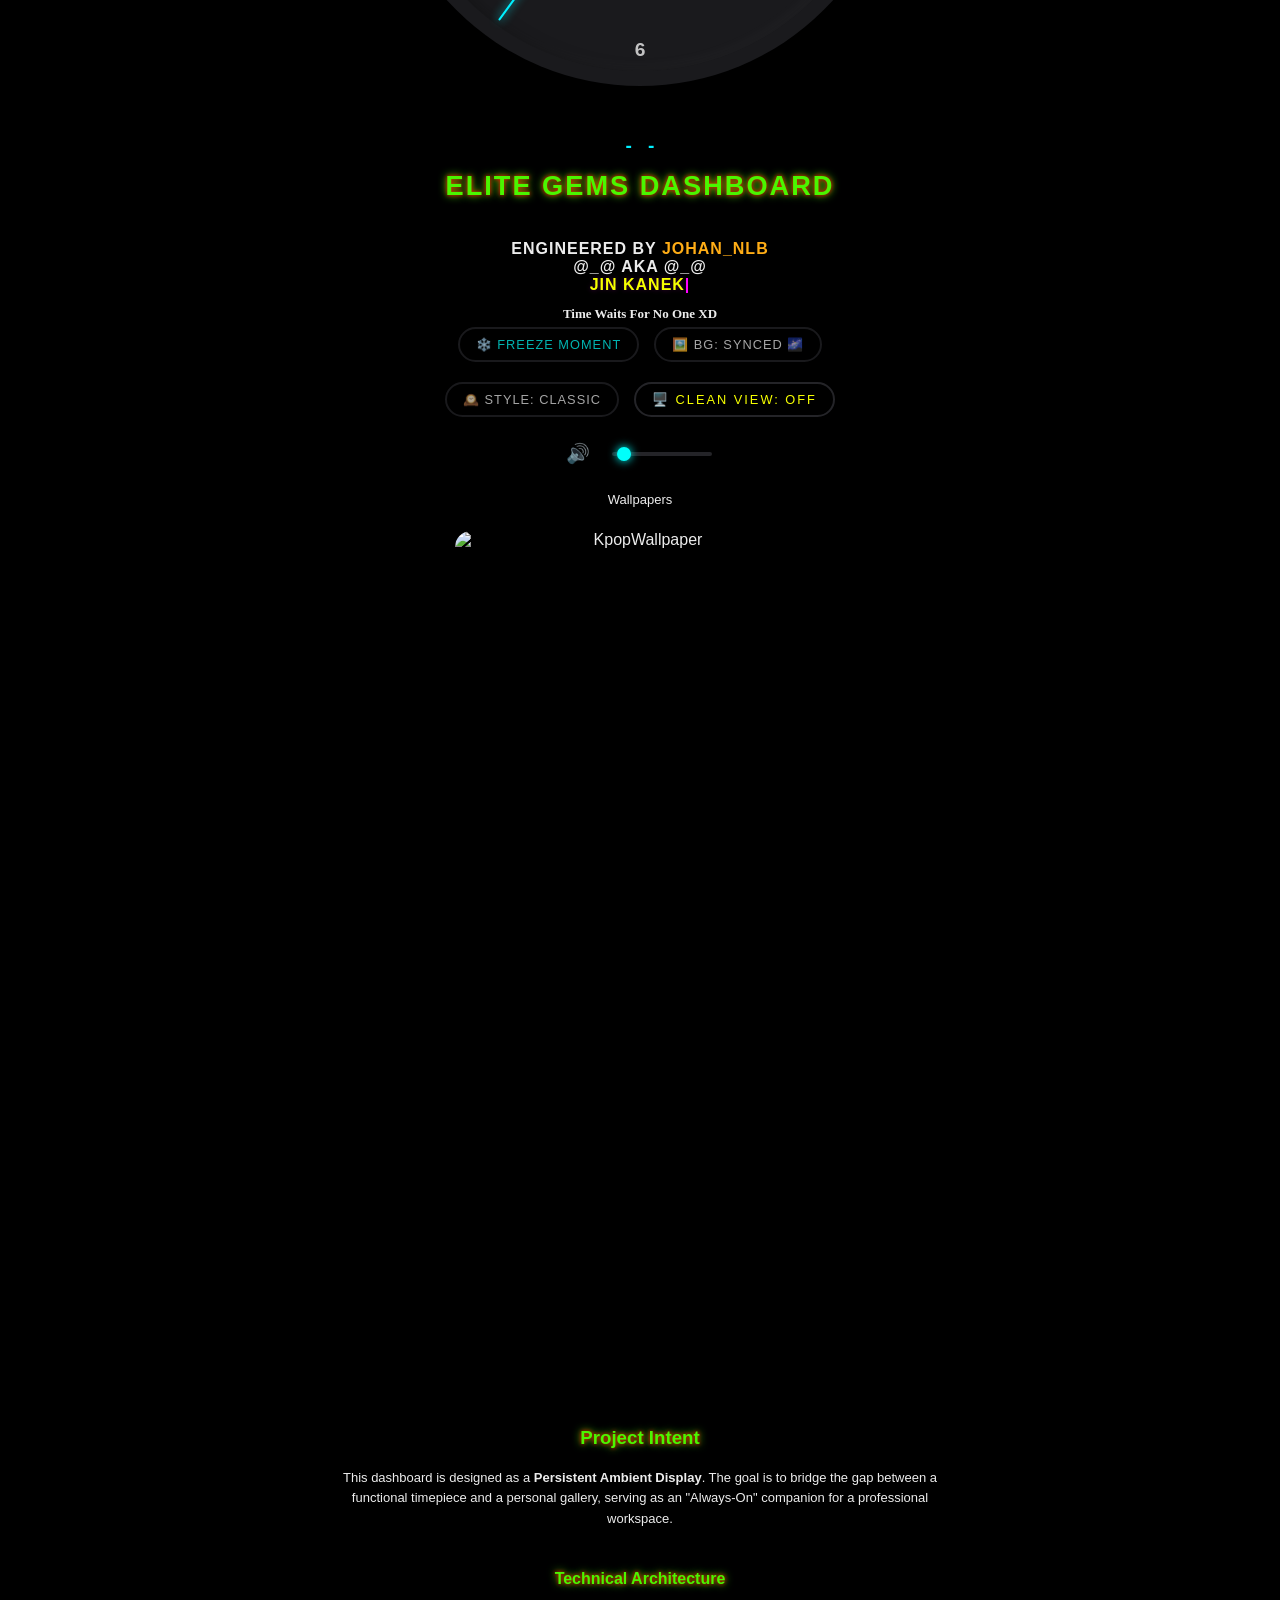
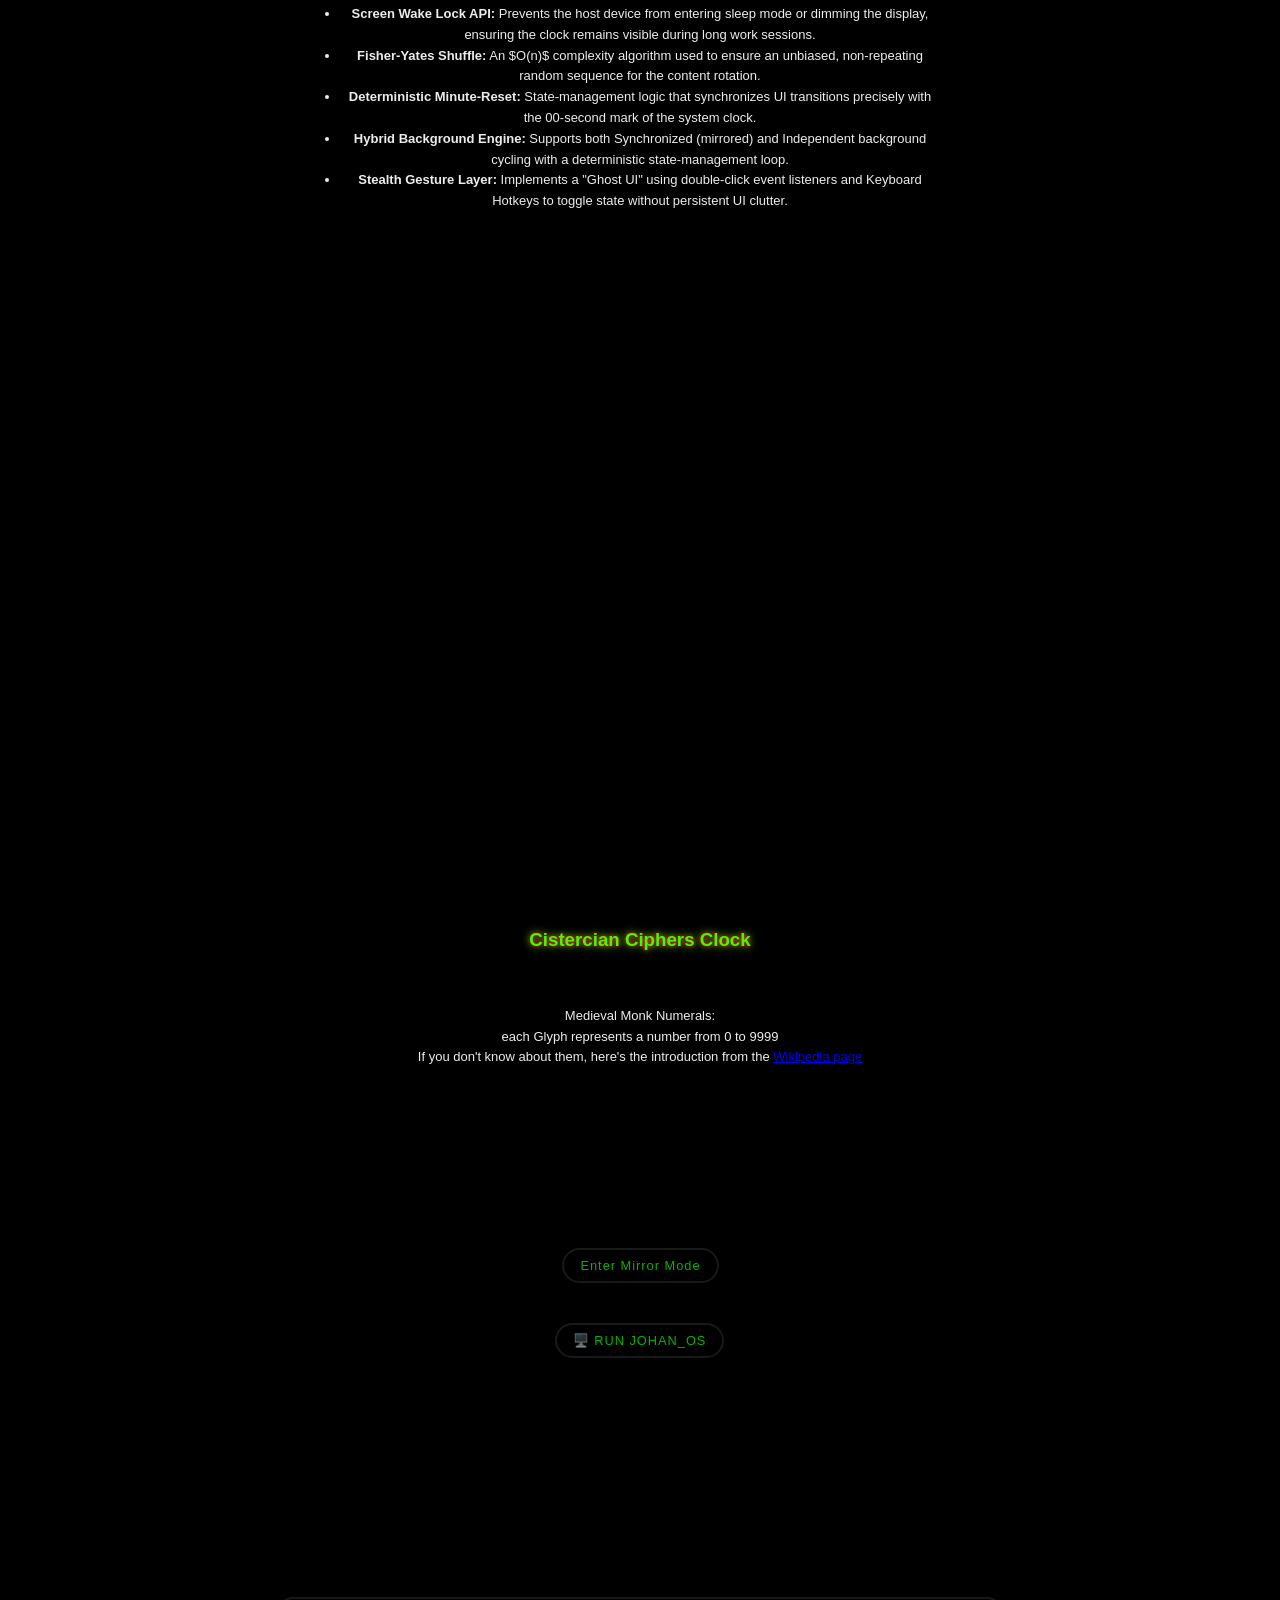
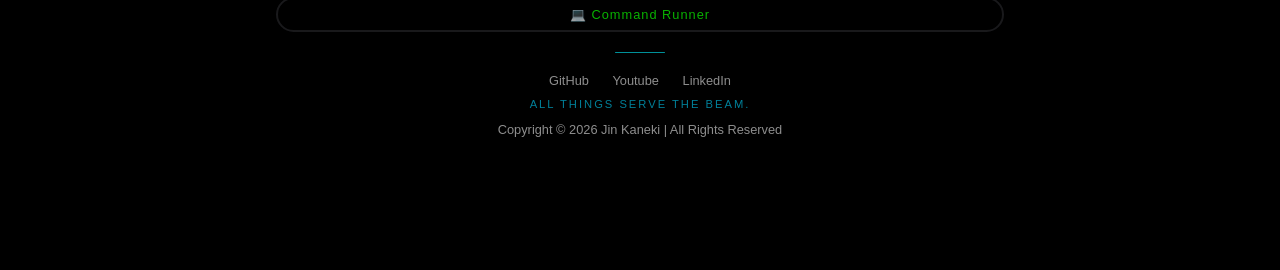
==== commit 6cb6f997: "Update , added hls.js" ====
--- a/index.html
+++ b/index.html
@@ -26,6 +26,7 @@
     <script src="https://unpkg.com/cistercian-numerals" type="module"></script>
     <script src="https://cdn.jsdelivr.net/npm/qrcode-generator/qrcode.min.js" defer></script>
     <script src="https://www.youtube.com/iframe_api"></script>
+    <script src="https://cdn.jsdelivr.net/npm/hls.js@latest"></script>
     <script src="https://unpkg.com/mqtt/dist/mqtt.min.js" defer></script>
     <script src="https://unpkg.com/peerjs@1.4.7/dist/peerjs.min.js" defer></script>
     <script src="https://www.gstatic.com/firebasejs/9.6.0/firebase-app-compat.js" defer></script>
@@ -413,7 +414,7 @@
         </div>
 
         <div class="block">
-            <p class="block-text">Head of buddha</p>
+            <p class="block-text">bodhisattva's attitude</p>
             <div class="image-block">
                 <img src="images/HeadOfBuddha.jpg" alt="HeadOfBuddha">
             </div>
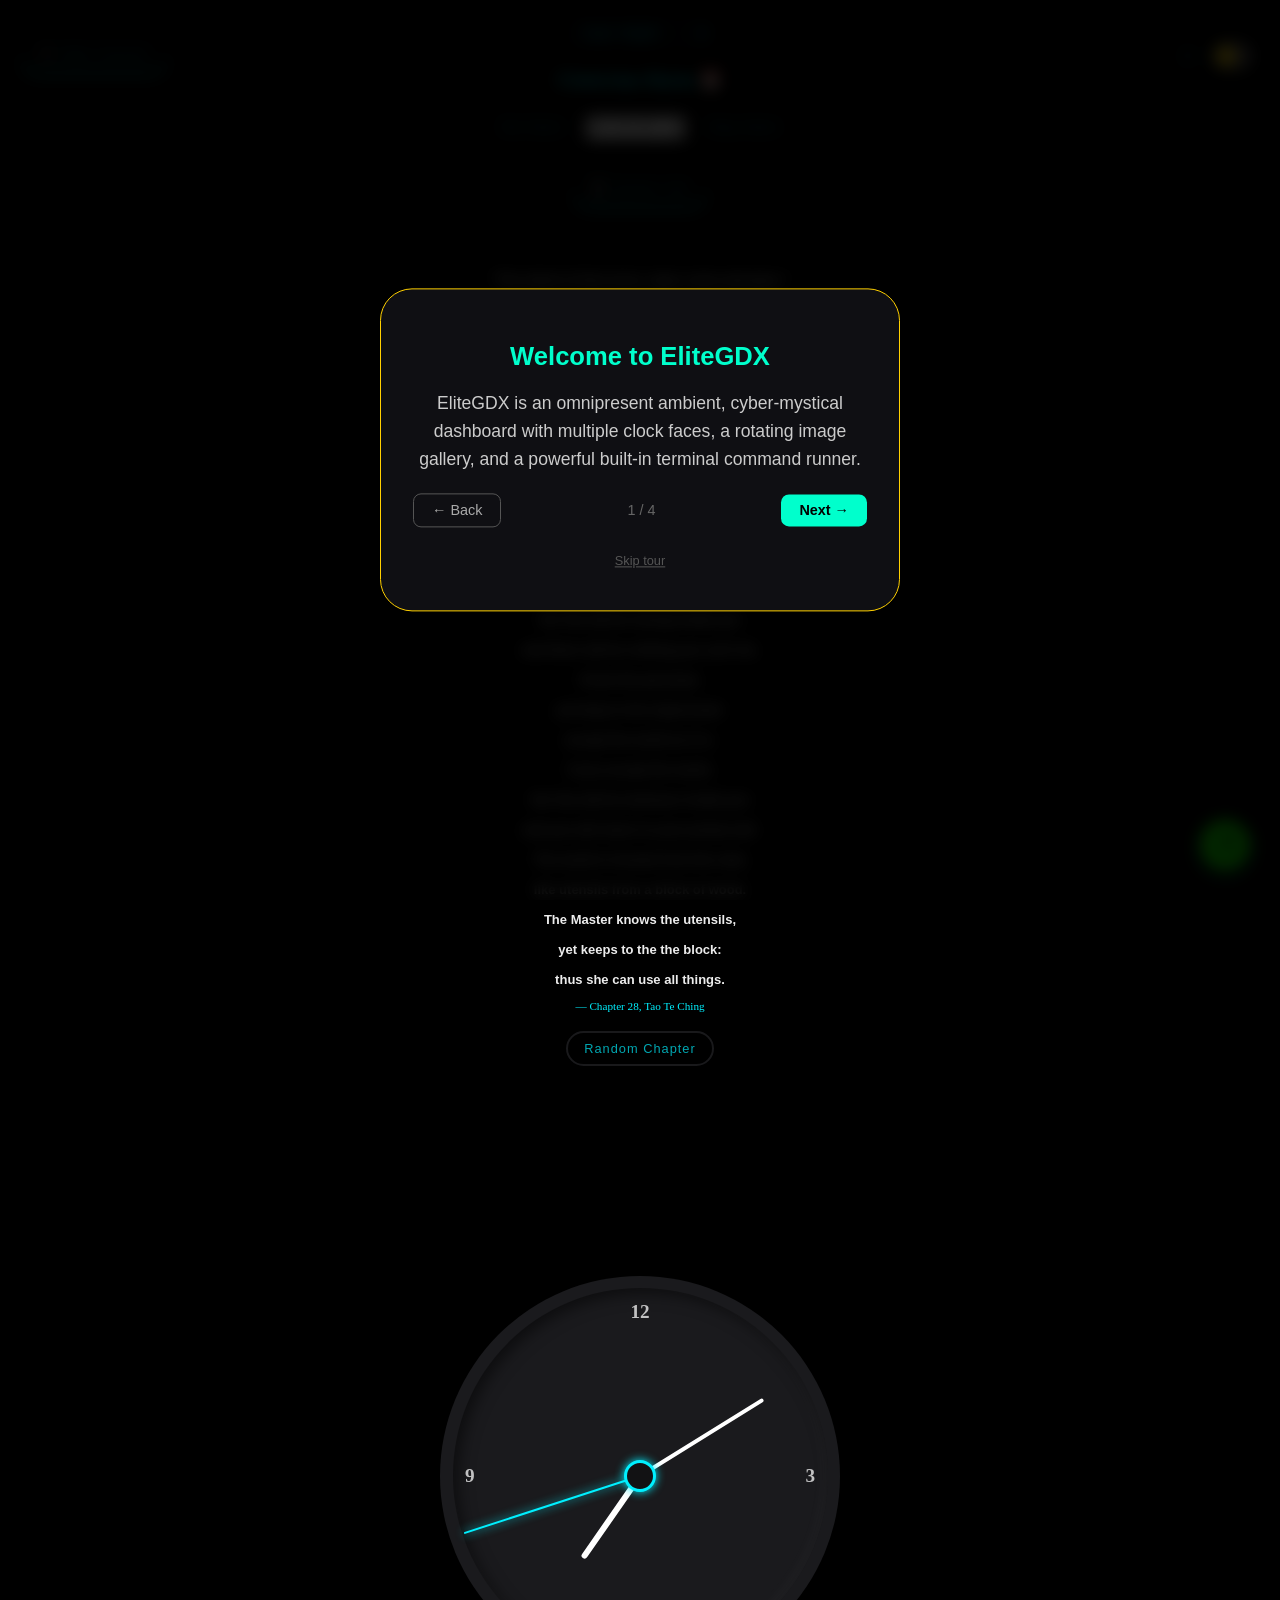
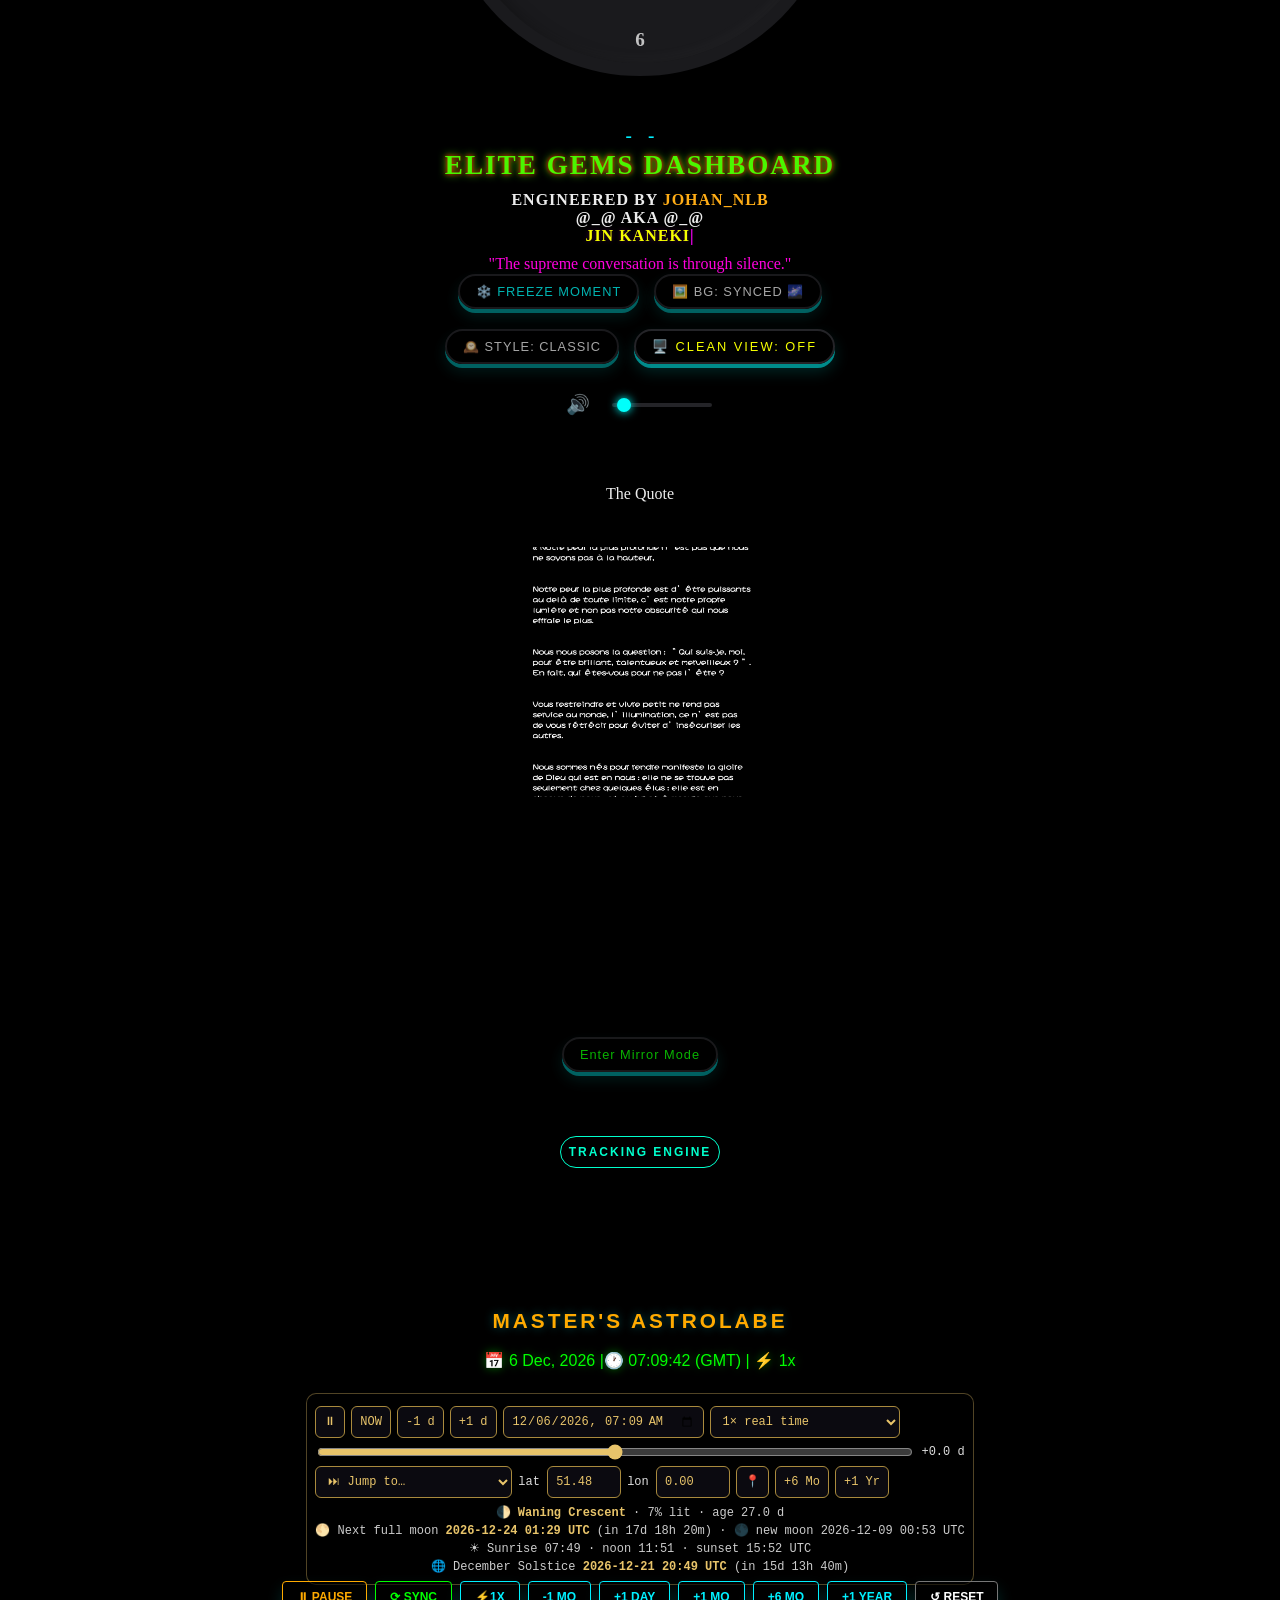
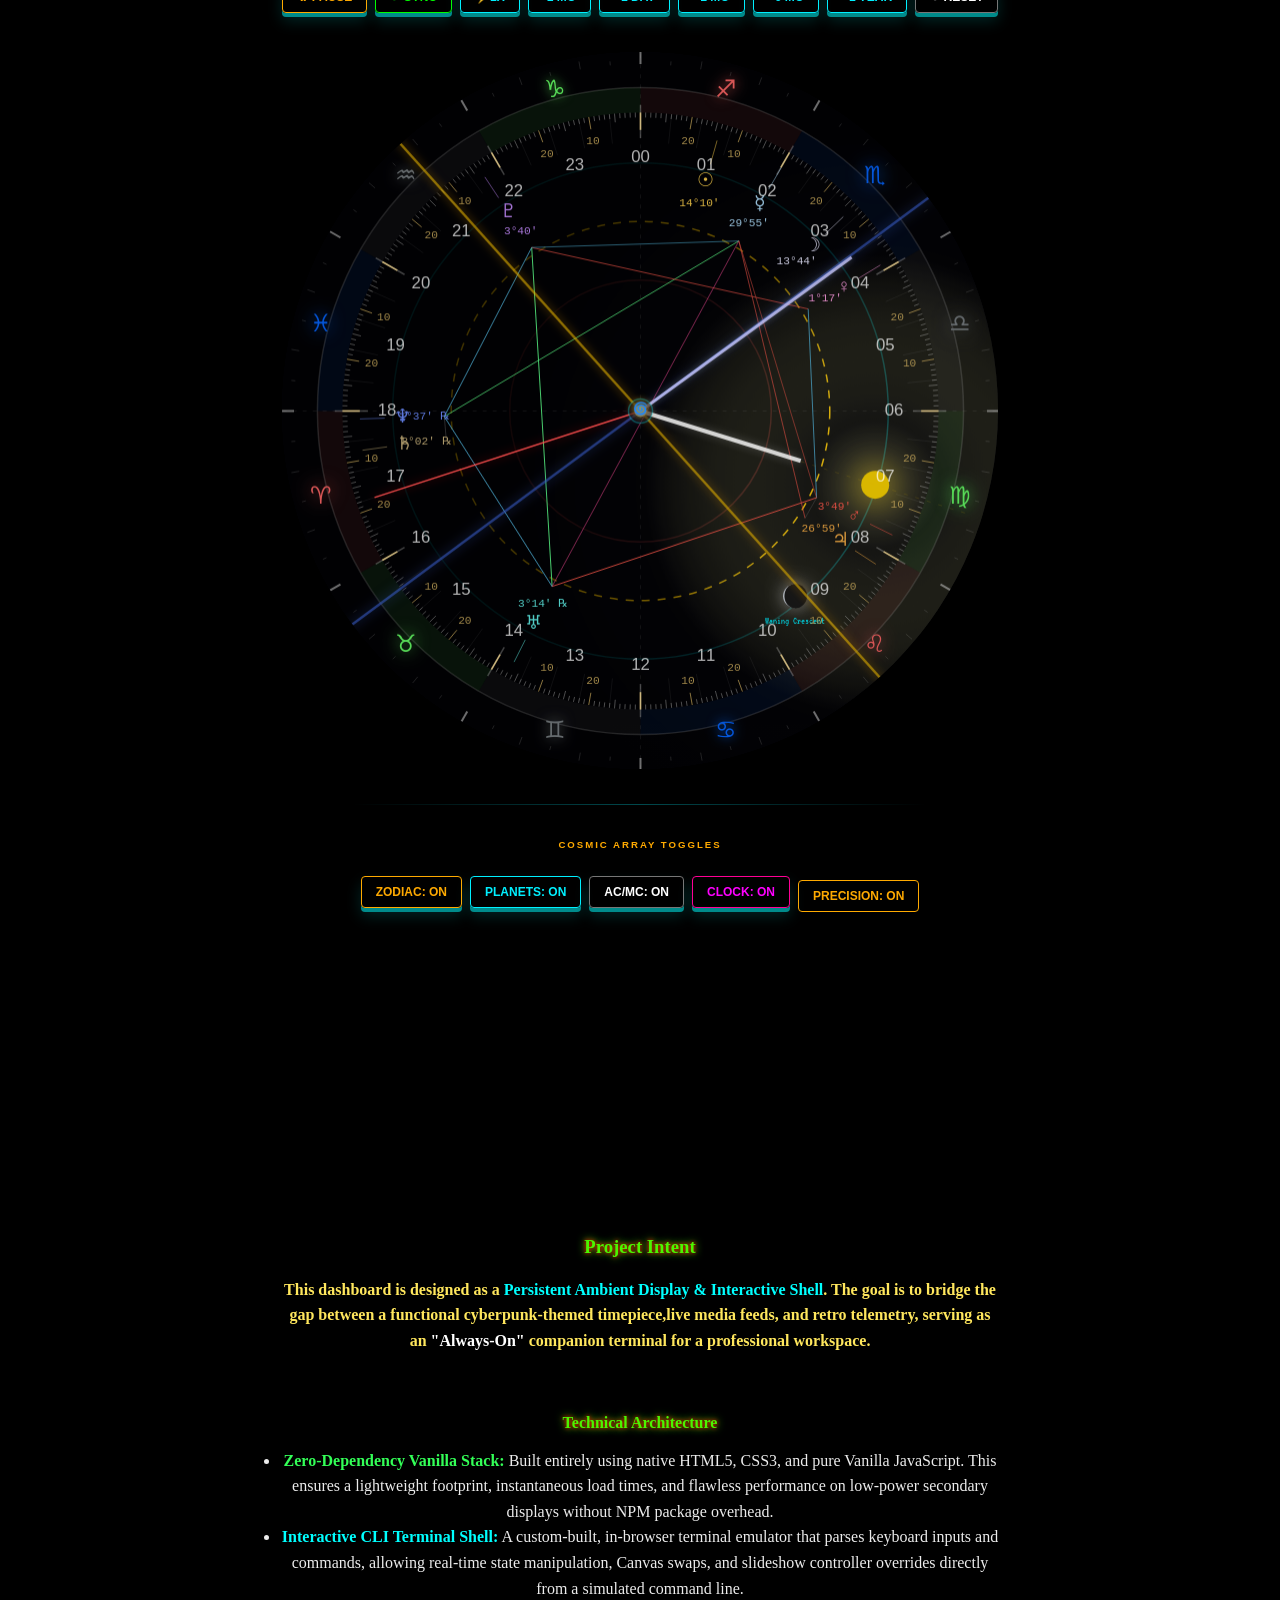
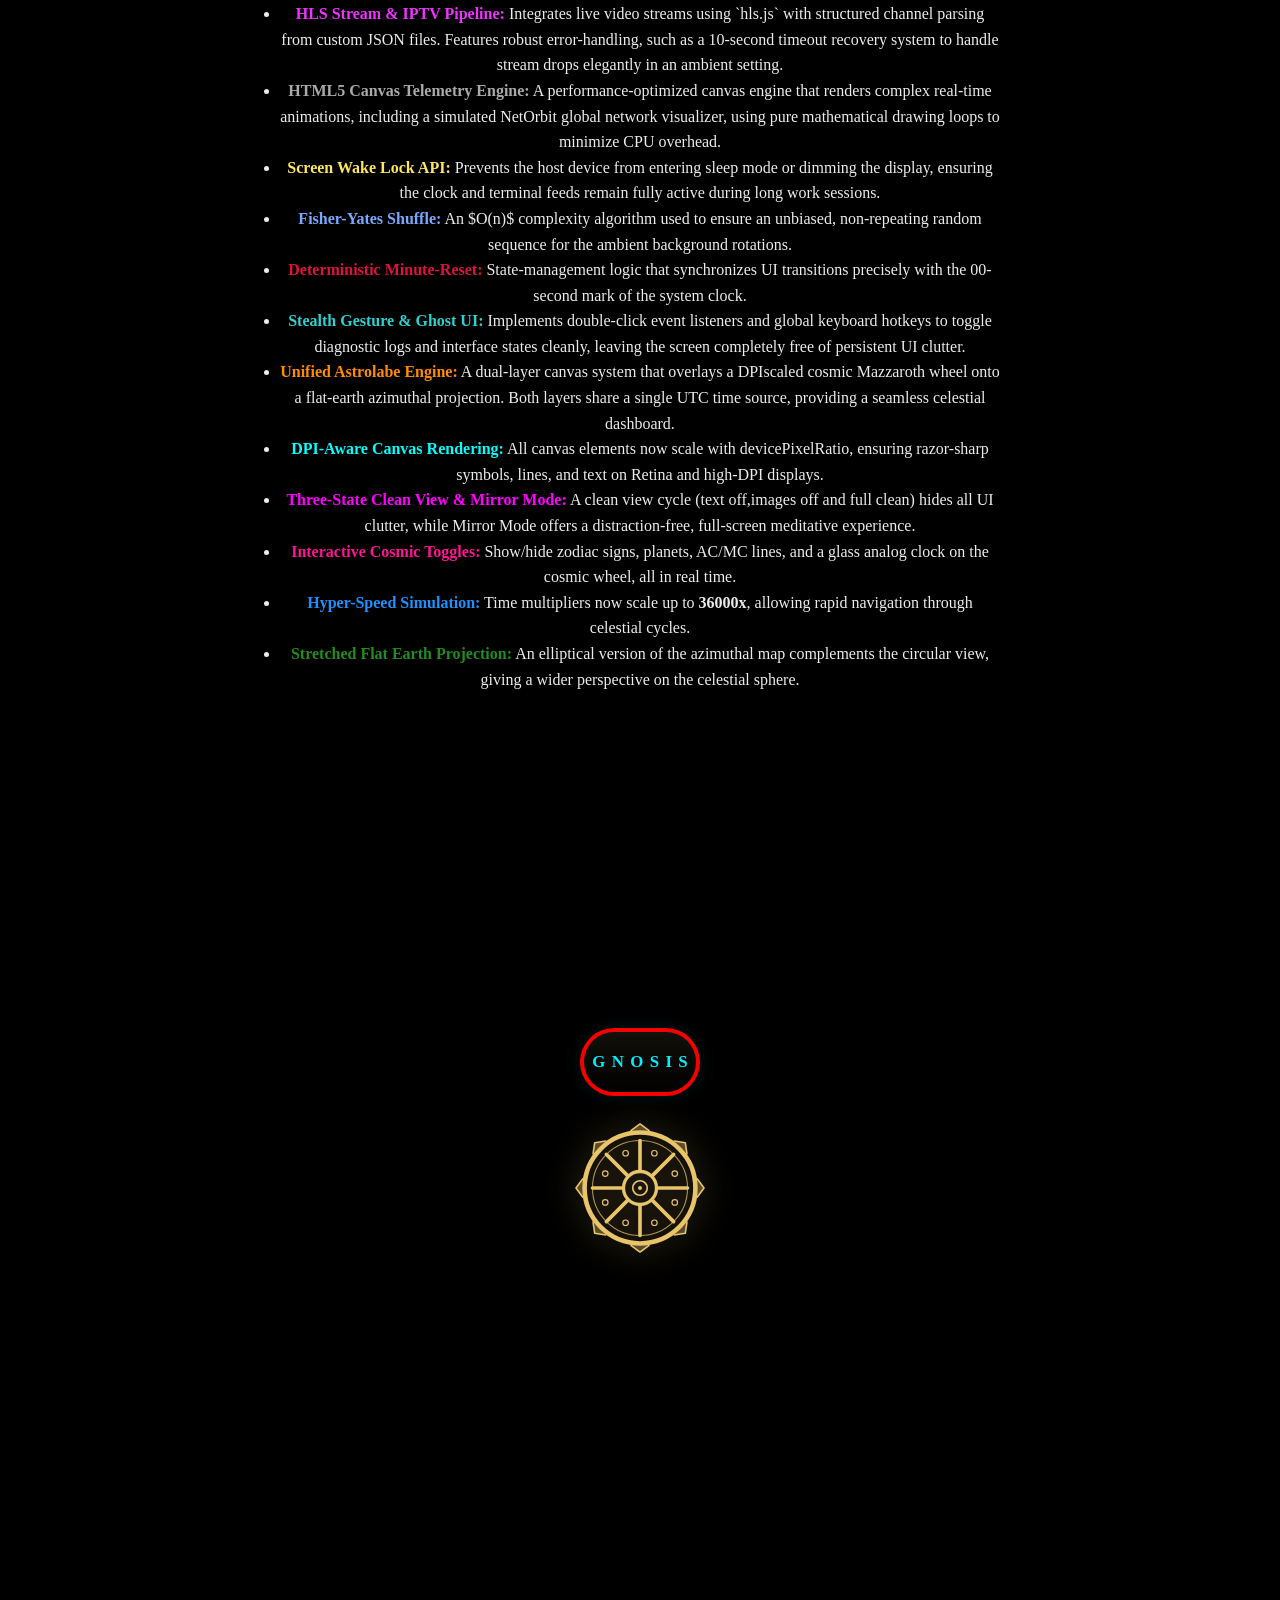
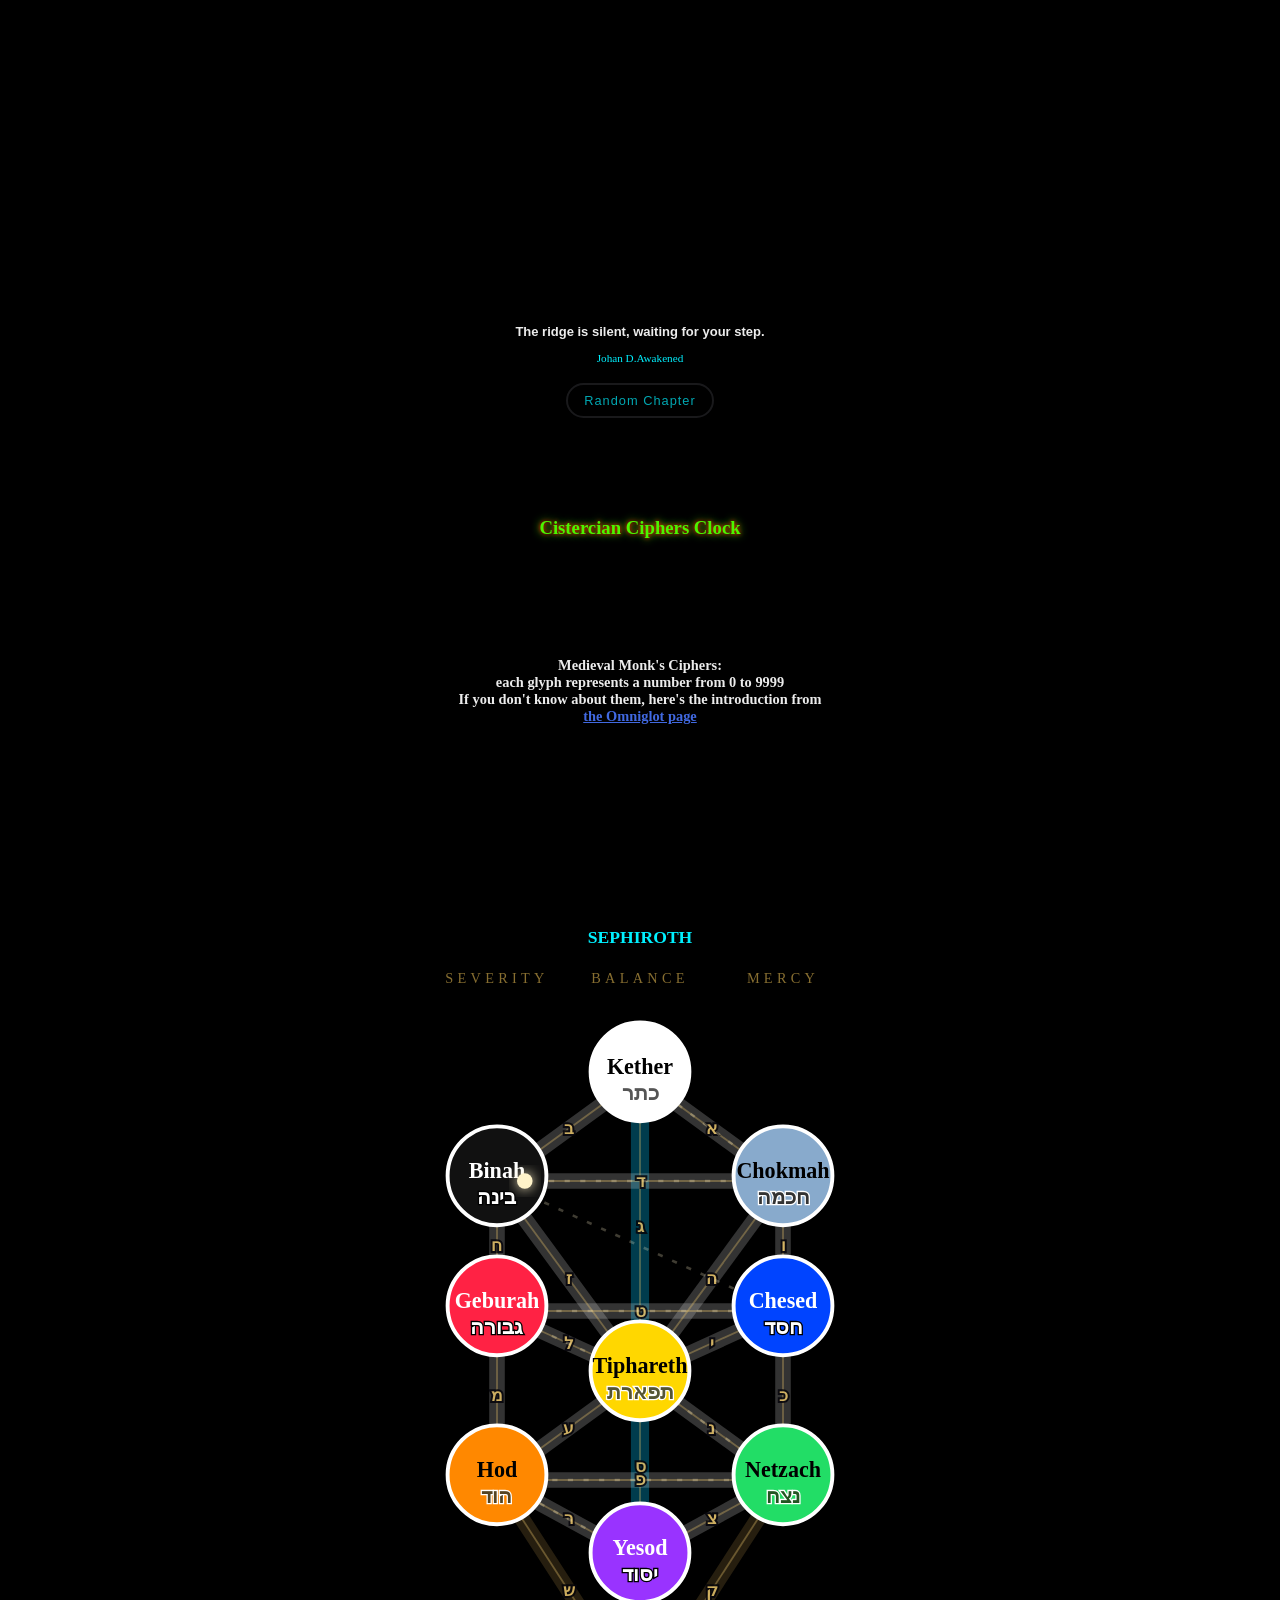
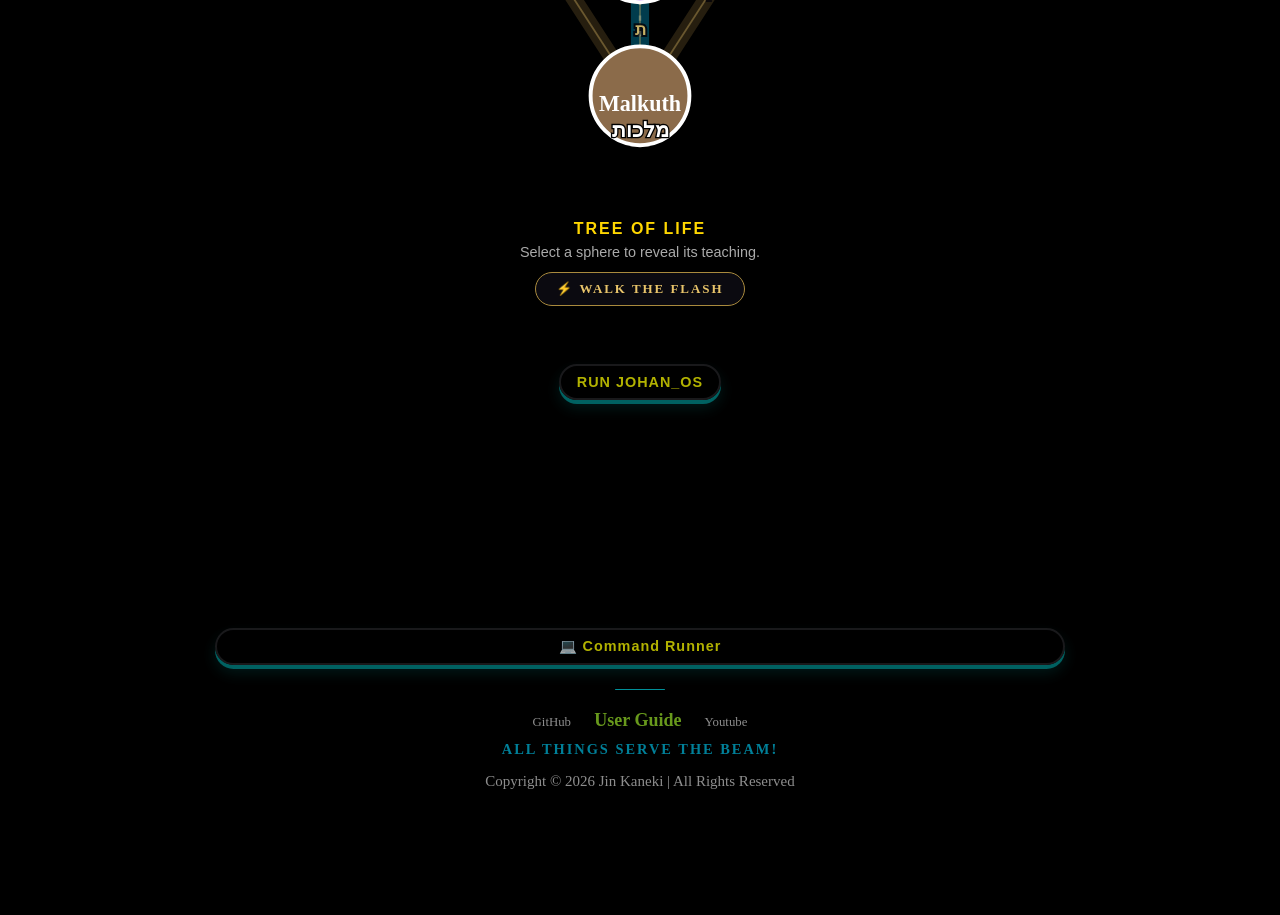
==== commit 338ce9e2: "Initial Setup v4.5" ====
--- a/index.html
+++ b/index.html
@@ -15,41 +15,42 @@
     <link rel="preconnect" href="https://www.gstatic.com">
     <link rel="preconnect" href="https://fonts.googleapis.com">
     <link rel="preconnect" href="https://fonts.gstatic.com" crossorigin>
+    <link rel="icon" type="image/png" sizes="32x32" href="images/icons/favicon-32.png">
+    <link rel="icon" type="image/png" sizes="16x16" href="images/icons/favicon-16.png">
+    <link rel="shortcut icon" href="images/icons/favicon.ico">
+    <link rel="apple-touch-icon" sizes="180x180" href="images/icons/apple-touch-icon.png">
 
     <!-- Preload frequently used resources -->
     <link rel="preload" href="./TTC/tao-te-ching.json" as="fetch" crossorigin="anonymous">
 
     <!-- External stylesheet -->
     <link rel="stylesheet" href="./styles/styles.css">
+    <link rel="stylesheet" href="./styles/temple.css">
 
     <!-- External scripts with defer -->
-    <script src="https://unpkg.com/cistercian-numerals" type="module"></script>
-    <script src="https://cdn.jsdelivr.net/npm/qrcode-generator/qrcode.min.js" defer></script>
-    <script src="https://www.youtube.com/iframe_api"></script>
-    <script src="https://cdn.jsdelivr.net/npm/hls.js@latest"></script>
-    <script src="https://unpkg.com/mqtt/dist/mqtt.min.js" defer></script>
-    <script src="https://unpkg.com/peerjs@1.4.7/dist/peerjs.min.js" defer></script>
-    <script src="https://www.gstatic.com/firebasejs/9.6.0/firebase-app-compat.js" defer></script>
-    <script src="https://www.gstatic.com/firebasejs/9.6.0/firebase-database-compat.js" defer></script>
+    <script src="https://unpkg.com/cistercian-numerals@1.1.1" type="module"></script>
+    
+    <script data-goatcounter="https://elitegdx.goatcounter.com/count" async src="//gc.zgo.at/count.js"></script>
 
     <!-- Primary SEO -->
-    <meta name="description" content="EliteGDX – Akashic Zero-Point Kryptos Neural Center. An ambient cyber-deck dashboard with Cistercian clock, terminal command runner, cipher suite, media playback, games, and neural tools.">
+    <meta name="description" content="EliteGDX - Akashic Zero-Point Kryptos Neural Center. An ambient cyber-deck dashboard with Cistercian clock, terminal command runner, cipher suite, media playback, games, and neural tools.">
     <meta name="keywords" content="Cistercian numerals, clock, dashboard, medieval numerals, web components">
     <meta name="author" content="Jin Kaneki">
 
     <!-- Open Graph / Social -->
-    <meta property="og:title" content="EliteGDX – Akashic Neural Center">
+    <meta property="og:title" content="EliteGDX - Akashic Neural Center">
     <meta property="og:description" content="Ambient cyber-deck dashboard with Cistercian clock, terminal, cipher suite, media playback & neural tools.">
     <meta property="og:image" content="https://jinkaneki.github.io/EliteGDX/preview.jpg">
     <meta property="og:url" content="https://jinkaneki.github.io/EliteGDX/">
     <meta name="twitter:card" content="summary_large_image">
+    <meta name="google" content="notranslate">
 
     <!-- Structured Data -->
     <script type="application/ld+json">
     {
         "@context": "https://schema.org",
         "@type": "WebApplication",
-        "name": "EliteGDX – Elite Gems Dashboard",
+        "name": "EliteGDX - Elite Gems Dashboard",
         "description": "An ambient cyber-deck dashboard with Cistercian numerals, analog & digital clocks, a full terminal command runner, cipher suite, media playback, games, and neural tools.",
         "author": { "@type": "Person", "name": "Jin Kaneki" },
         "applicationCategory": "Multimedia",
@@ -60,10 +61,15 @@
 
     <link href="https://fonts.googleapis.com/css2?family=VT323&display=swap" rel="stylesheet">
 
-    <title>EliteGDX – Akashic Neural Center</title>
+    <title>EliteGDX - Akashic Neural Center</title>
 </head>
 <body>
-    <!-- Fixed background layer (behind everything) -->
+    <!-- sacred geometry sprite: Dharmachakra (8 spokes) + 12-ray Sol rosette -->
+    <svg xmlns="http://www.w3.org/2000/svg" width="0" height="0" style="position:absolute" aria-hidden="true" focusable="false">
+<symbol id="eg-dharma" viewBox="0 0 200 200"><g fill="none" stroke="currentColor" stroke-linecap="round" stroke-linejoin="round"><circle cx="100" cy="100" r="84" stroke-width="7"/><circle cx="100" cy="100" r="72" stroke-width="1.6" opacity=".75"/><circle cx="100" cy="100" r="25" stroke-width="5"/><circle cx="100" cy="100" r="11" stroke-width="2.5"/><circle cx="100" cy="100" r="3" fill="currentColor" stroke="none"/><line x1="126.00" y1="100.00" x2="172.00" y2="100.00" stroke-width="5.5"/><path d="M186.92 113.77 L197.00 100.00 L186.92 86.23" stroke-width="2.4" fill="currentColor" fill-opacity=".35"/><circle cx="152.66" cy="121.81" r="4.2" stroke-width="1.8"/><line x1="118.38" y1="118.38" x2="150.91" y2="150.91" stroke-width="5.5"/><path d="M151.73 171.19 L168.59 168.59 L171.19 151.73" stroke-width="2.4" fill="currentColor" fill-opacity=".35"/><circle cx="121.81" cy="152.66" r="4.2" stroke-width="1.8"/><line x1="100.00" y1="126.00" x2="100.00" y2="172.00" stroke-width="5.5"/><path d="M86.23 186.92 L100.00 197.00 L113.77 186.92" stroke-width="2.4" fill="currentColor" fill-opacity=".35"/><circle cx="78.19" cy="152.66" r="4.2" stroke-width="1.8"/><line x1="81.62" y1="118.38" x2="49.09" y2="150.91" stroke-width="5.5"/><path d="M28.81 151.73 L31.41 168.59 L48.27 171.19" stroke-width="2.4" fill="currentColor" fill-opacity=".35"/><circle cx="47.34" cy="121.81" r="4.2" stroke-width="1.8"/><line x1="74.00" y1="100.00" x2="28.00" y2="100.00" stroke-width="5.5"/><path d="M13.08 86.23 L3.00 100.00 L13.08 113.77" stroke-width="2.4" fill="currentColor" fill-opacity=".35"/><circle cx="47.34" cy="78.19" r="4.2" stroke-width="1.8"/><line x1="81.62" y1="81.62" x2="49.09" y2="49.09" stroke-width="5.5"/><path d="M48.27 28.81 L31.41 31.41 L28.81 48.27" stroke-width="2.4" fill="currentColor" fill-opacity=".35"/><circle cx="78.19" cy="47.34" r="4.2" stroke-width="1.8"/><line x1="100.00" y1="74.00" x2="100.00" y2="28.00" stroke-width="5.5"/><path d="M113.77 13.08 L100.00 3.00 L86.23 13.08" stroke-width="2.4" fill="currentColor" fill-opacity=".35"/><circle cx="121.81" cy="47.34" r="4.2" stroke-width="1.8"/><line x1="118.38" y1="81.62" x2="150.91" y2="49.09" stroke-width="5.5"/><path d="M171.19 48.27 L168.59 31.41 L151.73 28.81" stroke-width="2.4" fill="currentColor" fill-opacity=".35"/><circle cx="152.66" cy="78.19" r="4.2" stroke-width="1.8"/></g></symbol>
+<symbol id="eg-sol" viewBox="0 0 200 200"><g fill="currentColor" stroke="none"><path d="M135.73 95.61 L198.00 100.00 L135.73 104.39 Z" fill-opacity="0.9"/><path d="M133.14 114.07 L169.28 140.00 L128.75 121.67 Z" fill-opacity="0.55"/><path d="M121.67 128.75 L149.00 184.87 L114.07 133.14 Z" fill-opacity="0.9"/><path d="M104.39 135.73 L100.00 180.00 L95.61 135.73 Z" fill-opacity="0.55"/><path d="M85.93 133.14 L51.00 184.87 L78.33 128.75 Z" fill-opacity="0.9"/><path d="M71.25 121.67 L30.72 140.00 L66.86 114.07 Z" fill-opacity="0.55"/><path d="M64.27 104.39 L2.00 100.00 L64.27 95.61 Z" fill-opacity="0.9"/><path d="M66.86 85.93 L30.72 60.00 L71.25 78.33 Z" fill-opacity="0.55"/><path d="M78.33 71.25 L51.00 15.13 L85.93 66.86 Z" fill-opacity="0.9"/><path d="M95.61 64.27 L100.00 20.00 L104.39 64.27 Z" fill-opacity="0.55"/><path d="M114.07 66.86 L149.00 15.13 L121.67 71.25 Z" fill-opacity="0.9"/><path d="M128.75 78.33 L169.28 60.00 L133.14 85.93 Z" fill-opacity="0.55"/></g><g fill="none" stroke="currentColor"><circle cx="100" cy="100" r="30" stroke-width="3"/><circle cx="100" cy="100" r="22" stroke-width="1.2" opacity=".7"/></g></symbol>
+</svg>
+    <!-- Fixed background layer -->
     <div class="fixed-bg"></div>
 
     <div class="theme-selector-wrapper">
@@ -81,6 +87,11 @@
     </div>
     <div id="ghost-indicator">👻 PAUSED</div>
     <div class="theme-switch-wrapper">
+        <button id="fullscreen-btn" class="elite-fs-btn" title="Toggle Fullscreen" aria-label="Toggle Fullscreen">
+            <svg class="fs-icon" width="16" height="16" viewBox="0 0 24 24" fill="none" stroke="currentColor" stroke-width="2">
+                <path d="M8 3H5a2 2 0 0 0-2 2v3m18 0V5a2 2 0 0 0-2-2h-3m0 18h3a2 2 0 0 0 2-2v-3M3 16v3a2 2 0 0 0 2 2h3"></path>
+            </svg>
+        </button>
         <!--<span class="switch-label">Light/Dark</span> -->
         <label class="switch">
             <input type="checkbox" id="theme-toggle">
@@ -88,12 +99,13 @@
         </label>
         <span id="theme-label"></span>
     </div>
+    
 
     <!-- CYBER-FETCH TERMINAL -->
     <div id="cyber-fetch-terminal">
         <div class="terminal-header">
             <span>user@elite-gems:~</span>
-            <span id="close-fetch" style="cursor: pointer; color: #ff0055;">[X]</span>
+            <span id="close-fetch" role="button" tabindex="0" aria-label="Close" style="cursor: pointer; color: #ff0055;">[X]</span>
         </div>
         <div id="fetch-content"></div>
     </div>
@@ -116,13 +128,13 @@
     </div>
 
     <!-- TTC Random Chapter Widget -->
-    <div id="tao-quote-container" style="text-align: center; max-width: 600px; margin: 20px auto; padding-top: 10px; padding-bottom: 20px;">
+    <div id="tao-quote-container" style="text-align: center; max-width: 600px; margin: 20px auto; padding-top: 10px; padding-bottom: 10px;">
         <p id="tao-quote-text" style="font-family: 'Segoe UI', Tahoma, Geneva, Verdana, sans-serif; font-size: small; font-weight: bold;">Loading Tao Te Ching...</p>
         <p id="tao-quote-author" style="font-size: 0.7rem; color: var(--accent-color);">Lao Tzu</p>
-        <button id="new-chapter-btn" class="hide-controls-btn" style="margin-top: 8px;">New Chapter</button>
-    </div>
-
-    <div class="timepiece-wrapper" style="display: flex; margin-top: 120px; flex-direction: column; justify-content: center; align-items: center; min-height: 500px; width: 100%; z-index: 1;"> 
+        <button id="new-chapter-btn" class="hide-controls-btn" style="margin-top: 8px;">Random Chapter</button>
+    </div>
+
+    <div class="timepiece-wrapper" style="display: flex; margin-top: 120px; flex-direction: column; justify-content: center; align-items: center; min-height: 350px; width: 100%; z-index: 1;"> 
         <div class="clock" id="analog-clock">
             <div class="number num-12">12</div>
             <div class="number num-3">3</div>
@@ -155,20 +167,51 @@
             <span class="cist-sep">-</span>
             <cistercian-number id="cist-day" value="7"></cistercian-number>
         </div>
+
+        <!-- COSMIC ASTROLABE (The Mazzaroth) -->
+        <div id="cosmic-wrapper" style="display: none; flex-direction: column; align-items: center; width: 100%; margin-top: 20px;">
+            <canvas id="cosmic-canvas" width="400" height="400"></canvas>
+
+        <div class="cosmic-controls" style="margin-top: 25px; display: flex; flex-direction: column; gap: 12px; align-items: center; width: 100%; max-width: 400px;">
+                <div style="font-family: monospace; color: #ffaa00; font-size: 12px; letter-spacing: 2px;">ANCHOR: GREAT PYRAMID (GIZA)</div>
+                <div style="display: flex; gap: 10px; justify-content: center;">
+                    <input type="number" id="cosmic-lat" value="29.9792" step="0.0001" style="width: 85px; background: #111; color: #0f0; border: 1px solid #0f0; padding: 4px; text-align: center; border-radius: 4px; font-family: monospace;" title="Latitude">
+                    <input type="number" id="cosmic-lon" value="31.1342" step="0.0001" style="width: 85px; background: #111; color: #0f0; border: 1px solid #0f0; padding: 4px; text-align: center; border-radius: 4px; font-family: monospace;" title="Longitude">
+                </div>
+                <div id="cosmic-time-display" style="color: #fff; font-family: monospace; font-size: 12px; margin: 5px 0; text-shadow: 0 0 5px #0ff;"></div>
+                
+                <!-- Row 1: Play/Pause, Sync Now, Speed -->
+                <div style="display: flex; gap: 4px; flex-wrap: nowrap; justify-content: center;">
+                    <button class="hide-controls-btn cosmic-btn" id="c-prev-hr">-1 HR</button>
+                    <button class="hide-controls-btn cosmic-btn" id="c-play-pause" style="color:#ffaa00; border-color:#ffaa00;">⏸ PAUSE</button>
+                    <button class="hide-controls-btn cosmic-btn" id="c-now" style="color:#0f0; border-color:#0f0;">SYNC NOW</button>
+                    <button class="hide-controls-btn cosmic-btn" id="c-speed" style="color:#ffaa00; border-color:#ffaa00;">⚡1x</button>
+                    <button class="hide-controls-btn cosmic-btn" id="c-next-hr">+1 HR</button>
+                </div>
+                
+                <!-- Row 2: Day and Month jumps -->
+                <div style="display: flex; gap: 6px; flex-wrap: wrap; justify-content: center;">
+                    <button class="hide-controls-btn cosmic-btn" id="c-prev-day">-1 DAY</button>
+                    <button class="hide-controls-btn cosmic-btn" id="c-next-day">+1 DAY</button>
+                    <button class="hide-controls-btn cosmic-btn" id="c-prev-mo">-1 MO</button>
+                    <button class="hide-controls-btn cosmic-btn" id="c-next-mo">+1 MO</button>
+                </div>
+            </div>
+        </div>
+
         <!-- Spacer that pushes the exit Mirror button down -->
         <div id="mirror-spacer" style="flex: 1; min-height: 1200px; display: none;"></div>
         <!-- Exit Mirror Mode button (hidden by default) -->
         <button id="mirror-exit-btn" class="mirror-mode-btn" style="display: none; margin-top: 60px;">Exit Mirror Mode</button>
     </div> 
 
-
     <!-- MAIN TITLE -->
     <div class="name-plate main-title">
         <span class="title-accent">ELITE GEMS DASHBOARD</span>
-    </div> <br>
+    </div>
 
     <div class="text-wrapper">
-         <div id="info-section">
+        <div id="info-section">
         <div class="name-plate">
             Engineered by <span class="name-accent">Johan_nlb</span> <br>
             @_@ AKA @_@  <br>
@@ -177,11 +220,9 @@
         
         <!-- MAIN QUOTE -->
         <div>
-            <span style="font-family:Verdana; font-size:small; font-weight:bold;text-align: center;">Time Waits For No One XD</span>
-        </div>
-    </div>
-   
-
+            <span class="mobile-quote" style="font-family:Verdana; font-size: 1rem;color: #ff00dd; text-align: center;">"The supreme conversation is through silence."</span>
+        </div>
+    </div>   
 
 
     <!--ONGOING DEVELOPMENT SECTION-->
@@ -205,522 +246,702 @@
         </div>
     </div>
 
-    <div class="content-blocks">
-        <div class="block">
-            <p class="block-text">We all look at the same sky</p>
-            <div class="image-block">
-                <img id="profile-img" src="images/IMG_BLUE.jpg" alt="BluJem">
-            </div>
-        </div>
-
-        <!-- Adding as many blocks as I need -->
-         <div class="block">
-            <p class="block-text">Okami Fox Golden Kitsune<br></p>
-            <div class="image-block">
-                <img src="images/OkamiKitsune.jpg" alt="SolarDeityAmaterasu">
-            </div>
-        </div>
-
+    <div class="content-blocks"></div>   <!-- slides are built from script/gallery-data.js by script/gallery.js -->    
+
+
+
+    <div style="text-align: center; margin: 20px auto;">
+        <button id="magic-mirror-btn"  class="mirror-mode-btn">Enter Mirror Mode</button>
+    </div>
+
+    <!-- ===== AZIMUTHAL FLAT EARTH ENGINE (Dropdown) ===== -->
+    <div id="azimuthal-container" style="max-width: 1000px; margin: 40px auto; text-align: center;">
+
+        <!-- Toggle Button -->
+        <button id="azimuthal-toggle-btn" class="az-btn" style="border-radius: 50px; transition: all 0.3s ease;">
+            TRACKING ENGINE
+        </button>
+
+        <!-- Dropdown Panel -->
+        <div id="azimuthal-panel" class="azimuthal-panel hidden">
+
+            <div class="azimuthal-dashboard" style="text-align: center; font-family: monospace; background: transparent; padding: 20px; max-width: 1000px; margin: 0 auto;">
+                <h3 style="color: var(--accent-color);">AZIMUTHAL TRACKING ENGINE</h3>
+                
+                <div id="az-time-display" style="color: #0f0; font-size: 1rem; margin-bottom: 10px; font-family: monospace; text-shadow: 0 0 10px rgba(0,255,0,0.2);">Syncing...</div>
+                
+                <div class="az-controls">
+                    <button id="az-playpause" class="az-btn btn-gold">▶ Play</button>
+                    <button id="az-sync" class="az-btn btn-green">⟳ Sync</button>
+                    <button id="az-speed" class="az-btn btn-cyan">⚡1x</button>
+                    <button id="az-prev-mo" class="az-btn btn-cyan">-1 Mo</button>
+                    <button id="az-day" class="az-btn btn-cyan">+1 Day</button>
+                    <button id="az-next-mo" class="az-btn btn-cyan">+1 Mo</button>
+                    <button id="az-6mo" class="az-btn btn-cyan">+6 Mo</button>
+                    <button id="az-year" class="az-btn btn-cyan">+1 Year</button>
+                    <button id="az-reset" class="az-btn btn-white">↺ Reset</button>
+                </div>
+                
+                <canvas id="azimuthal-canvas"></canvas>
+            </div>
+
+        </div>
+    </div>
+
+
+    <!-- ===== UNIFIED ASTROLABE ENGINE ===== -->
+    <div class="astrolabe-dashboard">
+
+        <!-- TOP: TIME CONTROLS -->
+        <h3 class="astrolabe-title" style="color:#ffaa00;  font-size: 1.3rem;">MASTER'S ASTROLABE</h3>
+        <div id="shared-time-display">Syncing...</div>
+        <astro-controls id="astro-controls"></astro-controls>   <!-- NEW: date picker, scrubber, speed ladder, event presets, readout (drives the shared clock) -->
+
+        <div class="engine-controls top">
+            <button id="astro-playpause" class="az-btn btn-gold">▶ Play</button>
+            <button id="astro-sync" class="az-btn btn-green">⟳ Sync</button>
+            <button id="astro-speed" class="az-btn btn-cyan">⚡1x</button>
+            <button id="astro-prev-mo" class="az-btn btn-cyan">-1 Mo</button>
+            <button id="astro-day" class="az-btn btn-cyan">+1 Day</button>
+            <button id="astro-next-mo" class="az-btn btn-cyan">+1 Mo</button>
+            <button id="astro-6mo" class="az-btn btn-cyan">+6 Mo</button>
+            <button id="astro-year" class="az-btn btn-cyan">+1 Year</button>
+            <button id="astro-reset" class="az-btn btn-white">↺ Reset</button>
+        </div>
+
+        <!-- MIDDLE: SUPERPOSED CANVASES -->
+        <div class="superposed-canvas-wrapper">
+            <!-- Layer 1: The Azimuthal Map (DPI scaling) -->
+            <canvas id="azimuthal-layer"></canvas>
+            <!-- Layer 2: The Cosmic Clock (DPI‑scaled) -->
+            <canvas id="cosmic-layer"></canvas>
+        </div>
+
+        <!-- BOTTOM: COSMIC OVERLAY TOGGLES -->
+        <div class="dashboard-divider"></div>
+        <h3 style="color: #ffaa00; font-family: 'Comfortaa', sans-serif; font-size: 0.6rem; letter-spacing: 2px; margin-bottom: 15px;">COSMIC ARRAY TOGGLES</h3>
+
+        <div class="engine-controls bottom">
+            <button id="toggle-zodiac" class="az-btn btn-gold">Zodiac: ON</button>
+            <button id="toggle-planets" class="az-btn btn-cyan">Planets: ON</button>
+            <button id="toggle-acmc" class="az-btn btn-white">AC/MC: ON</button>
+            <button id="toggle-clock" class="az-btn btn-magenta">Clock: ON</button>
+            <button id="toggle-precision" class="az-btn btn-gold">Precision: ON</button>
+        </div>
+    </div>
+
+
+    <div id="static-block" class="static-block">
+        <div class="block active" style="position: relative; opacity: 1; display: flex; flex-direction: column;">
+            <h3 class="title-accent">Project Intent</h3>
+            <p class="block-text" style="font-family: 'Segoe UI'; color: #ffe75d; font-weight: 700;">
+                This dashboard is designed as a <b style="color: #0ff;">Persistent Ambient Display & Interactive Shell</b>.
+                The goal is to bridge the gap between a functional cyberpunk-themed timepiece,live media feeds, and retro telemetry, 
+                serving as an <b style="color:#ffffff;">"Always-On"</b> companion terminal for a professional workspace.
+            </p>
+            
+            <h3 class="title-accent" style="font-size: 1rem; margin-top: 20px;">Technical Architecture</h3>
+            <ul class="block-text" style="font-family: 'Segoe UI';">
+                <li><b style="color: #33ff57;">Zero-Dependency Vanilla Stack:</b> Built entirely using native HTML5, CSS3, and pure Vanilla JavaScript. This ensures a lightweight footprint, instantaneous load times, and flawless performance on low-power secondary displays without NPM package overhead.</li>
+                <li><b style="color: #0ff;">Interactive CLI Terminal Shell:</b> A custom-built, in-browser terminal emulator that parses keyboard inputs and commands, allowing real-time state manipulation, Canvas swaps, and slideshow controller overrides directly from a simulated command line.</li>
+                <li><b style="color: #f033ff;">HLS Stream & IPTV Pipeline:</b> Integrates live video streams using `hls.js` with structured channel parsing from custom JSON files. Features robust error-handling, such as a 10-second timeout recovery system to handle stream drops elegantly in an ambient setting.</li>
+                <li><b style="color: #aaa;">HTML5 Canvas Telemetry Engine:</b> A performance-optimized canvas engine that renders complex real-time animations, including a simulated NetOrbit global network visualizer, using pure mathematical drawing loops to minimize CPU overhead.</li>
+                <li><b style="color: #ffe75d;">Screen Wake Lock API:</b> Prevents the host device from entering sleep mode or dimming the display, ensuring the clock and terminal feeds remain fully active during long work sessions.</li>
+                <li><b style="color: #7aa8ff;">Fisher-Yates Shuffle:</b> An $O(n)$ complexity algorithm used to ensure an unbiased, non-repeating random sequence for the ambient background rotations.</li>
+                <li><b style="color: crimson;">Deterministic Minute-Reset:</b> State-management logic that synchronizes UI transitions precisely with the 00-second mark of the system clock.</li>
+                <li><b style="color: #2fd0d0;">Stealth Gesture & Ghost UI:</b> Implements double-click event listeners and global keyboard hotkeys to toggle diagnostic logs and interface states cleanly, leaving the screen completely free of persistent UI clutter.</li>
+                <li><b style="color: darkorange;">Unified Astrolabe Engine:</b> A dual-layer canvas system that overlays a DPIscaled cosmic Mazzaroth wheel onto a flat-earth azimuthal projection. Both layers share a single UTC time source, providing a seamless celestial dashboard.</li>
+                <li><b style="color: aqua;">DPI-Aware Canvas Rendering:</b> All canvas elements now scale with devicePixelRatio, ensuring razor-sharp symbols, lines, and text on Retina and high-DPI displays.</li>
+                <li><b style="color: magenta;">Three-State Clean View & Mirror Mode:</b> A clean view cycle (text off,images off and full clean) hides all UI clutter, while Mirror Mode offers a distraction-free, full-screen meditative experience.</li>
+                <li><b style="color: deeppink;">Interactive Cosmic Toggles:</b> Show/hide zodiac signs, planets, AC/MC lines, and a glass analog clock on the cosmic wheel, all in real time.</li>
+                <li><b style="color: dodgerblue;">Hyper-Speed Simulation:</b> Time multipliers now scale up to <b>36000x</b>, allowing rapid navigation through celestial cycles.</li>
+                <li><b style="color: forestgreen;">Stretched Flat Earth Projection:</b> An elliptical version of the azimuthal map complements the circular view, giving a wider perspective on the celestial sphere.</li>
+            </ul>
+        </div>
+    </div>
+
+    <!-- ===== FLAT EARTH PROJECTION TOGGLE =====
+    <div style="text-align: center; margin: 20px auto;">
+        <button id="fe-toggle-btn" class="az-btn btn-cyan fe-toggle-btn" style="border-radius: 50px; font-size: 7px;">
+            AZIMU PROJECT
+        </button>
+    </div> -->
+
+    <!-- ===== FLAT EARTH PROJECTION DOME (Double – Circular + Stretched) ===== -->
+    <div id="flat-earth-section" class="fe-dashboard hidden-section">
+    
+        <h3 class="fe-title">AZIMUTHAL PROJECTION</h3>
         
-        <div class="block">
-            <p class="block-text">The wheel of time turns, Ages come and pass,<br>leaving memories that become legend.<br>
-            Legend fades to myth, and even myth is long forgotten<br> when the Age that gave it birth comes again.</p> 
-            <div class="image-block">
-                <img src="images/d_wheel.jpg" alt="WOL">
-            </div>
-        </div>
-
-        <div class="block">
-            <p class="block-text">Roses are rose, violets are violet.<br>I love you</p>
-            <div class="image-block">
-                <img src="images/OrangeHairedWomen.jpg" alt="OrangeWomen">
-            </div>
-        </div>
-
-
-        <div class="block">
-            <p class="block-text">Eyes</p>
-            <div class="image-block">
-                <img src="images/BuddhaEyes.jpg" alt="">
-            </div>
-        </div>
-
-        <div class="block">
-            <p class="block-text">Self-Reflection</p>
-            <div class="image-block">
-                <img src="images/Vagabond.jpg" alt="miyamoto">
-            </div>
-        </div>
-
-        <div class="block">
-            <p class="block-text">Rainbow Bird</p>
-            <div class="image-block">
-                <img src="images/rainbow_bird.jpg" alt="rainbow_bird">
-            </div>
-        </div>
-
-        <div class="block">
-            <p class="block-text">TKG</p>
-            <div class="image-block">
-                <img src="images/TKGeyepatch.jpg" alt="">
-            </div>
-        </div>
-
-        <div class="block">
-            <p class="block-text">Chameleon</p>
-            <div class="image-block">
-                <img src="images/Chameleon.jpg" alt="">
-            </div>
-        </div>
-
-        <div class="block">
-            <p class="block-text">The Alchemist</p>
-            <div class="image-block">
-                <img src="images/TheAlchemistofCohelo.jpg" alt="AlchemistOfCohelo">
-            </div>
-        </div>
-
-        <div class="block">
-            <p class="block-text">Johan D. Awakened</p>
-            <div class="image-block">
-                <img src="images/JohanNlbProfile.jpg" alt="JohanNlbProfile">
-            </div>
-        </div>
-
-        <div class="block">
-            <p class="block-text">Coolitude</p>
-            <div class="image-block">
-                <img src="images/CooL.jpeg" alt="CooL">
-            </div>
-        </div>
-
-        <div class="block">
-            <p class="block-text">The One Piece</p>
-            <div class="image-block">
-                <img src="images/AwokenHat.jpg" alt="AwokenHat">
-            </div>
-        </div>
-
-        <div class="block">
-            <p class="block-text">Fisherman</p>
-            <div class="image-block">
-                <img src="images/fisherman.jpg" alt="Fisherman">
-            </div>
-        </div>
-
-        <div class="block">
-            <p class="block-text">A Good Christian</p>
-            <div class="image-block">
-                <img src="images/GoodChristian.jpeg" alt="GoodChristian">
-            </div>
-        </div>
-
-        <div class="block">
-            <p class="block-text">A fish in Masra Alam, Egypt</p>
-            <div class="image-block">
-                <img src="images/MarsaAlam.jpeg" alt="MarsaAlam">
-            </div>
+        <!-- ===== CIRCULAR CANVAS ===== -->
+        <div class="fe-canvas-wrapper fe-circular">
+            <canvas id="fe-canvas"></canvas>
         </div>
         
-        <div class="block">
-            <p class="block-text">Midnight_sun</p>
-            <div class="image-block">
-                <img src="images/Midnight_sun.jpg" alt="Midnight_sun">
-            </div>
-        </div>
-
-        <div class="block">
-            <p class="block-text">Toranomaki</p>
-            <div class="image-block">
-                <img src="images/ToraNoMaki.jpg" alt="ShotokanKarate">
-            </div>
-        </div>
-
-        <div class="block">
-            <p class="block-text">Member 0</p>
-            <div class="image-block">
-                <img src="images/Chrollo.jpg" alt="ChrolloHxH">
-            </div>
-        </div>
-
-        <div class="block">
-            <p class="block-text">Smile</p>
-            <div class="image-block">
-                <img src="images/Smile.jpeg" alt="Smiley">
-            </div>
-        </div>
-
-        <div class="block">
-            <p class="block-text">The Archetype</p>
-            <div class="image-block">
-                <img src="images/JHNarchetype.jpg" alt="JHNarchetype">
-            </div>
-        </div>
-
-        <div class="block">
-            <p class="block-text">boat</p>
-            <div class="image-block">
-                <img src="images/boat.jpg" alt="boat">
-            </div>
-        </div>
-
-        <div class="block">
-            <p class="block-text">Green leaf</p>
-            <div class="image-block">
-                <img src="images/GreenLeafOnSereneBlueSky.jpeg" alt="GreenLeafOnSereneBlueSky">
-            </div>
-        </div>
-
-        <div class="block">
-            <p class="block-text">Mindfullness</p>
-            <div class="image-block">
-                <img src="images/Mindfullness.jpg" alt="Mindfullness">
-            </div>
-        </div>
-
-        <div class="block">
-            <p class="block-text">HellsParadise</p>
-            <div class="image-block">
-                <img src="images/HellsParadise.jpg" alt="HellsParadise">
-            </div>
-        </div>
-
-        <div class="block">
-            <p class="block-text">Shadows</p>
-            <div class="image-block">
-                <img src="images/BuddhaShadow.jpg" alt="Buddha">
-            </div>
-        </div>
-
-        <div class="block">
-            <p class="block-text">Aim to the Moon</p>
-            <div class="image-block">
-                <img src="images/BluRoyalArcher.jpg" alt="Archer">
-            </div>
-        </div>
-
-        <div class="block">
-            <p class="block-text">kanenori-mount-fuji</p>
-            <div class="image-block">
-                <img src="images/kanenori-mount-fuji.jpg" alt="kanenori-mount-fuji">
-            </div>
-        </div>
-
-        <div class="block">
-            <p class="block-text">Rising Sun</p>
-            <div class="image-block">
-                <img src="images/BonsaiRisingSun.jpg" alt="Bonsai">
-            </div>
-        </div>
-
-        <div class="block">
-            <p class="block-text">bodhisattva's attitude</p>
-            <div class="image-block">
-                <img src="images/HeadOfBuddha.jpg" alt="HeadOfBuddha">
-            </div>
-        </div>
-
-        <div class="block">
-            <p class="block-text">Arch</p>
-            <div class="image-block">
-                <img src="images/BluYellowOnePiece.jpg" alt="Arch">
-            </div>
-        </div>
-
-        <div class="block">
-            <p class="block-text">Ataraxy</p>
-            <div class="image-block">
-                <img src="images/KanJinAtaraxia.jpg" alt="KanJinAtaraxia">
-            </div>
-        </div>
-
-        <div class="block">
-            <p class="block-text">Sakura Tree</p>
-            <div class="image-block">
-                <img src="images/SakuraTree.jpg" alt="SakuraTree">
-            </div>
-        </div>
-
-        <div class="block">
-            <p class="block-text">Blues on purples</p>
-            <div class="image-block">
-                <img src="images/OnTheBlu.jpg" alt="OTB">
-            </div>
-        </div>
-
-        <div class="block">
-            <p class="block-text">Colourful</p>
-            <div class="image-block">
-                <img src="images/Colourful.jpg" alt="Colorful">
-            </div>
-        </div>
-
-        <div class="block">
-            <p class="block-text">Pure Serenity</p>
-            <div class="image-block">
-                <img src="images/JohanSerenity.jpeg" alt="JohanSerenity">
-            </div>
-        </div>
-
-        <div class="block">
-            <p class="block-text">Mechatronics</p>
-            <div class="image-block">
-                <img src="images/Mechatronics-Graph-01.jpeg" alt="Mechatronics">
-            </div>
-        </div>
-
-        <div class="block">
-            <p class="block-text">John Cohen in High School</p>
-            <div class="image-block">
-                <img src="images/JohnCohenInHSClass.jpg" alt="JohnCohenInHSClass">
-            </div>
-        </div>
-
-        <div class="block">
-            <p class="block-text">Focus Observation</p>
-            <div class="image-block">
-                <img src="images/JHNFcusObserver.jpg" alt="JHNFcusObserver">
-            </div>
-        </div>
-
-        <div class="block">
-            <p class="block-text">Cyber</p>
-            <div class="image-block">
-                <img src="images/CyberFlipper.jpg" alt="CyberFlipper">
-            </div>
-        </div>
-
-        <div class="block">
-            <p class="block-text">Kali Linux <br>The quieter you become, the more you are able to hear</p>
-            <div class="image-block">
-                <img src="images/Kali.png" alt="Kali">
-            </div>
-        </div>
-
-        <div class="block">
-            <p class="block-text">flag</p>
-            <div class="image-block">
-                <img src="images/BuddhismFlag.jpeg" alt="BuddhismFlag">
-            </div>
-        </div>
-
-        <div class="block">
-            <p class="block-text">Wallpapers</p>
-            <div class="image-block">
-                <img src="images/KpopWallp.jpg" alt="KpopWallpaper">
-            </div>
-        </div>
-
-        <div class="block">
-            <p class="block-text">Full cycle of a Sunset</p>
-            <div class="image-block">
-                <img src="images/Full_cycle_of_a_Sunset.jpg" alt="Full_cycle_of_a_Sunset">
-            </div>
-        </div>
-
-        <div class="block">
-            <p class="block-text">Comet</p>
-            <div class="image-block">
-                <img src="images/Comet.jpg" alt="Comet">
-            </div>
-        </div>
-
-        <div class="block">
-            <p class="block-text">Mononoke</p>
-            <div class="image-block">
-                <img src="images/PrincessMononoke.jpg" alt="PrincessMononoke">
-            </div>
-        </div>
-
-        <div class="block">
-            <p class="block-text">Otaku</p>
-            <div class="image-block">
-                <img src="images/SubmissiveOtakuGirl.jpg" alt="Otaku">
-            </div>
-        </div>
-
-        <div class="block">
-            <p class="block-text">The cherry blossom</p>
-            <div class="image-block">
-                <img src="images/sakuyamon_the_cherry_blossom.jpg" alt="sakuyamon_the_cherry_blossom">
-            </div>
-        </div>
-
-        <div class="block">
-            <p class="block-text">Glowing chameleon</p>
-            <div class="image-block">
-                <img src="images/Glowing Chameleon.jpg" alt="GlowingChameleon">
-            </div>
-        </div>
-
-        <div class="block">
-            <p class="block-text">Calisthenics</p>
-            <div class="image-block">
-                <img src="images/Calisthenics.jpeg" alt="Calisthenos">
-            </div>
-        </div>
-
-        <div class="block">
-            <p class="block-text">Beautyfullness</p>
-            <div class="image-block">
-                <img src="images/Beautyfullness.jpg" alt="Beautyfullness">
-            </div>
-        </div>
-
-        <div class="block">
-            <p class="block-text">SmileyGraffiti</p>
-            <div class="image-block">
-                <img src="images/SmileyGrafitti.jpg" alt="SmileyGraffiti">
-            </div>
-        </div>
-
-        <div class="block">
-            <p class="block-text">Formula 1</p>
-            <div class="image-block">
-                <img src="images/F1.jpg" alt="F1">
-            </div>
-        </div>
-
-        <div class="block">
-            <p class="block-text">The Mask</p>
-            <div class="image-block">
-                <img src="images/OkamiMask.jpg" alt="OkamiMask">
-            </div>
-        </div>
-
-        <div class="block">
-            <p class="block-text">Flower Of Life</p>
-            <div class="image-block">
-                <img src="images/Sacred-Geometry-Flower-of-Life.jpg" alt="SacredGeometry">
-            </div>
-        </div>
-
-        <div class="block">
-            <p class="block-text">Floral</p>
-            <div class="image-block">
-                <img src="images/floralMandala.jpg" alt="floralMandala">
-            </div>
-        </div>
-
-        <div class="block">
-            <p class="block-text">Forgotten Colours</p>
-            <div class="image-block">
-                <img src="images/East-zen-caligraphy.jpg" alt="Laozi">
-            </div>
-        </div>
-
-        <div class="block">
-            <p class="block-text">The Cape</p>
-            <div class="image-block">
-                <img src="images/IMG_20260309_111534 TheCape.jpg" alt="TheCape">
-            </div>
-        </div>
-
-        <div class="block">
-            <p class="block-text">Moonlight</p>
-            <div class="image-block">
-                <img src="images/moonlight.jpeg" alt="Moonlight">
-            </div>
-        </div>
-
-        <div class="block">
-            <p class="block-text">Moonset_pillars</p>
-            <div class="image-block">
-                <img src="images/Moonset_pillars.jpg" alt="Moonset_pillars">
-            </div>
-        </div>
-
-        <div class="block">
-            <p class="block-text">Tree Silhouette moonlight</p>
-            <div class="image-block">
-                <img src="images/treesilhouette.jpg" alt="treesilhouette">
-            </div>
-        </div>
-
-        <div class="block">
-            <p class="block-text">Street Art</p>
-            <div class="image-block">
-                <img src="images/trustoland-muralSM.jpg" alt="muralSM">
-            </div>
-        </div>
-
-        <div class="block">
-            <p class="block-text">Abyssal Wave</p>
-            <div class="image-block">
-                <img src="images/AbyssalWave.png" alt="AbyssalWave">
-            </div>
-        </div>
-
-        <div class="block">
-            <p class="block-text">Chill Vibes</p>
-            <div class="image-block">
-                <img src="images/ChillVibes.jpg" alt="ChillVibes">
-            </div>
-        </div>
-
-        <div class="block">
-            <p class="block-text">Spring Lake</p>
-            <div class="image-block">
-                <img src="images/Spring_Lake,.jpg" alt="Spring_Lake">
-            </div>
-        </div>
-
-        <div class="block">
-            <p class="block-text">Smile Face</p>
-            <div class="image-block">
-                <img src="images/SmileFaceMural.png" alt="SFMural">
-            </div>
-        </div>
-
-        <div class="block">
-            <p class="block-text">National Park Sunrise</p>
-            <div class="image-block">
-                <img src="images/Brisbane_Water_National_Park_sunrise.jpg" alt="NationalPark">
-            </div>
-        </div>
-
-        <div class="block">
-            <p class="block-text">The Call</p>
-            <div class="image-block">
-                <img src="images/SoulNature.jpg" alt="SoulNature">
-            </div>
-        </div>
-
-        <div class="block">
-            <p class="block-text">Dreamax</p>
-            <div class="image-block">
-                <img src="images/JcohenDreamax.jpeg" alt="JcohenDreamax">
-            </div>
-        </div>
-
-        <div class="block">
-            <p class="block-text">The Quote</p>
-            <div class="image-block">
-                <img src="images/NelsonMandelaQuote.jpeg" alt="NelsonMandelaQuote">
-            </div>
-        </div>
-
-        <div class="block">
-            <p class="block-text">Gahnk!</p>
-            <div class="image-block">
-                <img src="images/MahoragaWheel.jpeg" alt="MahoragaWheel">
-            </div>
-        </div>
-
-
-        <div class="block">
-            <p class="block-text">And thus was the universe <br> 
-            thus experienced was life <br>
-            Peace And Love
-        </p>
-        </div>
-
-    </div>
-
-
-    <!-- Cistercian clock block (rainbow colours, fully centered) -->
-    <div style="display: flex; flex-direction: column; align-items: center; justify-content: center; text-align: center; margin: 60px auto 100px auto; border-radius: 50px; max-width: 600px;">
-        <cistercian-clock id="perm-cist-clock" style="font-size: 8rem;
+        <!-- ===== CONTROLS – FLOATING (no box) ===== -->
+        <div class="fe-controls">
+            
+            <!--div class="fe-anchor-label">ANCHOR: GREAT PYRAMID (GIZA)</div>-->
+            
+            <!-- Coordinates -->
+            <div class="fe-coords-row">
+                <input type="number" id="fe-lat" class="fe-input" value="29.9792" step="0.0001" title="Latitude">
+                <input type="number" id="fe-lon" class="fe-input" value="31.1342" step="0.0001" title="Longitude">
+            </div>
+            
+            <!-- Time Display -->
+            <div id="fe-time-display" class="fe-time-display">Syncing...</div>
+            
+            <!-- Row 1: Playback -->
+            <div class="fe-btn-group">
+                <button class="fe-btn fe-btn-cyan" id="fe-prev-hr">-1 HR</button>
+                <button class="fe-btn fe-btn-gold" id="fe-play-pause">▶ PLAY</button>
+                <button class="fe-btn fe-btn-green" id="fe-now">⟳ SYNC</button>
+                <button class="fe-btn fe-btn-gold" id="fe-speed">⚡ 1x</button>
+                <button class="fe-btn fe-btn-cyan" id="fe-next-hr">+1 HR</button>
+            </div>
+            
+            <!-- Row 2: Date Jumps -->
+            <div class="fe-btn-group">
+                <button class="fe-btn fe-btn-cyan" id="fe-prev-day">-1 DAY</button>
+                <button class="fe-btn fe-btn-cyan" id="fe-next-day">+1 DAY</button>
+                <button class="fe-btn fe-btn-cyan" id="fe-prev-mo">-1 MO</button>
+                <button class="fe-btn fe-btn-cyan" id="fe-next-mo">+1 MO</button>
+                <button class="fe-btn fe-btn-cyan" id="fe-6mo">+6 MO</button>
+                <button class="fe-btn fe-btn-cyan" id="fe-year">+1 YR</button>
+                <button class="fe-btn fe-btn-cyan" id="fe-reset">↺ RESET</button>
+            </div>
+
+        </div>
+        
+        <!-- ===== STRETCHED (ELLIPTICAL) CANVAS ===== -->
+        <div class="fe-canvas-wrapper fe-elliptical">
+            <canvas id="fe-stretched-canvas"></canvas>
+        </div>
+        
+        <div class="fe-label-bottom">⬡ STRETCHED PROJECTION</div>
+
+    </div>
+
+    <!-- ===== GNOSIS – PHILOSOPHICAL DROPDOWN ===== -->
+    <div id="gnosis-container" class="gnosis-wrapper">
+
+        <!-- Toggle Button -->
+        <button id="gnosis-toggle-btn" class="gnosis-btn" >GNOSIS</button>
+        
+        <!-- Dharma wheel → click to unroll a hidden scroll -->
+        <button id="scroll-wheel" class="scroll-wheel" aria-expanded="false" aria-controls="sacred-scroll"
+        aria-label="Unroll the sacred scroll" title="Unroll the scroll"><svg viewBox="0 0 200 200" aria-hidden="true"><use href="#eg-dharma"/></svg></button>
+        <div id="sacred-scroll" class="sacred-scroll" hidden role="region" aria-label="The Scroll">
+            <div class="sc-inner">
+                <div class="scroll-rod"></div>                       <!-- top roller -->
+                    <div class="scroll-body">
+                        <div class="sc-tabs" role="tablist"><button role="tab" data-tab="torah">Torah</button><button role="tab" data-tab="tao">Tao</button><button role="tab" data-tab="mysteries">Mysteries</button></div>
+                        <div class="scroll-text"></div>                    <!-- filled by scroll-gate.js -->
+                    </div>
+                <div class="scroll-rod"></div>                       <!-- bottom roller -->
+            </div>
+        </div>
+
+        <!-- Dropdown Panel (Hidden by default) -->
+        <div id="gnosis-panel" class="gnosis-panel hidden">
+
+            <!-- ===== MYSTICAL PHILOSOPHICAL TEXT – PRIMARY ===== -->
+            <div class="gnosis-header">
+                <span class="gnosis-symbol">✦</span>
+                <h2 class="gnosis-main-title">THE SOURCE AND THE JOURNEY</h2>
+                <span class="gnosis-symbol">✦</span>
+            </div>
+
+            <p class="gnosis-subtitle">Johan's Mystical Mythic Meditation on Being, Time, and Return</p>
+
+            <div class="gnosis-divider"></div>
+
+            <div class="gnosis-content">
+                <!-- Opening Quote -->
+                <div class="gnosis-opening">
+                    <p class="gnosis-opening-quote">“In the beginning, there was silence. And in the silence It dreamt.”</p>
+                </div>
+
+                <!-- The Original Dream -->
+                <div class="gnosis-section">
+                    <h3 class="gnosis-heading gold">The Original Dream</h3>
+                    <p class="gnosis-text">
+                        Before the first breath of the cosmos, before the vibration that became light, before the word that split the void, there was only <span class="highlight-gold">the source</span>, an infinite, dimensionless and formless point of pure awareness, resting in the stillness of its own being.
+                    </p>
+                    <p class="gnosis-text">
+                        This source did not think, for thinking is a movement away from the centre. It <em>imagined</em>. It imagined a world of forms, of colours, of sounds, of selves, each one a fragment of its own infinite mirror, each one a question looking for its answer.
+                    </p>
+                    <p class="gnosis-text">
+                        That first imagining is the <span class="highlight-gold">Source's dream</span>. It is not a god, not a principle, not a force, it is <em>the act of creation itself</em>, the moment when the unmanifest became the manifest, when the void chose to know itself through the dance of the finite.
+                    </p>
+                </div>
+
+                <div class="gnosis-divider subtle"></div>
+
+                <!-- The Spiral of Becoming -->
+                <div class="gnosis-section">
+                    <h3 class="gnosis-heading cyan" style="color: cyan;">The Spiral of Becoming</h3>
+                    <p class="gnosis-text">
+                        From that first spark, all existence unfolds in a <em>spiral</em>, not a circle, not a line, but a helix vortex of returning, where each cycle brings us closer to the origin, yet reveals it anew.
+                    </p>
+                    <p class="gnosis-text">
+                        This spiral is the <span class="highlight-cyan">journey</span>. It is the movement of consciousness through time, through space, through thought, through matter. Every existence, every life, every culture, every civilization is a turn of the spiral; a unique expression of the same eternal theme: <em>the quest for unity.</em>
+                    </p>
+                    <p class="gnosis-text">
+                        We are not moving forward; we are <span class="highlight-cyan">re-membering</span>, <span class="highlight-green">re-assembling</span> the fragments of the original Dream. Each step we take is a step back into the Source, disguised as a step forward.
+                    </p>
+                </div>
+
+                <div class="gnosis-divider subtle"></div>
+
+                <!-- The Veil of Forgetfulness -->
+                <div class="gnosis-section">
+                    <h3 class="gnosis-heading magenta" style="color: magenta;">The Veil of Forgetfulness</h3>
+                    <p class="gnosis-text">
+                        To enter the world of forms, the Dreamer had to <em>forget</em> itself. It wrapped itself in veils of ignorance, of separation, of individuality. This forgetting is the <span class="highlight-magenta">necessary condition</span> for experience; without it, there is no discovery, no wonder, no love.
+                    </p>
+                    <p class="gnosis-text">
+                        But the veil is thin. In moments of stillness, in flashes of intuition, in the presence of great beauty, the veil trembles. We glimpse the face of the Dreamer behind the mask of the world.
+                    </p>
+                    <p class="gnosis-text">
+                        That glimpse is what we call <span class="highlight-magenta">gnosis</span>, a direct, unmediated knowing that bypasses the intellect and touches the core.
+                    </p>
+                </div>
+
+                <div class="gnosis-divider subtle"></div>
+
+                <!-- The Architecture of Return -->
+                <div class="gnosis-section">
+                    <h3 class="gnosis-heading gold" style="color: gold;">The Architecture of Return</h3>
+                    <p class="gnosis-text">
+                        The journey back to the Source is not a journey outward, but <em>inward</em>. It is the path of the mystic, the seer, the poet, the philosopher, the artist, the lover, anyone who dares to look beyond the surface.
+                    </p>
+                    <p class="gnosis-text">
+                        This path has many gates:
+                    </p>
+                    <ul class="gnosis-list">
+                        <li><span class="highlight-gold">The Gate of Silence</span> - where words fall away and only presence remains.</li>
+                        <li><span class="highlight-gold">The Gate of Stillness</span> - where the mind ceases its chatter and the heart becomes the organ of perception.</li>
+                        <li><span class="highlight-gold">The Gate of Surrender</span> - where the ego dissolves into the greater Self.</li>
+                    </ul>
+                    <p class="gnosis-text">
+                        Each gate is not a physical place, but a <em>state of being</em>. And each gate is always open; we are the ones not ready.
+                    </p>
+                </div>
+
+                <div class="gnosis-divider subtle"></div>
+
+                <!-- The Masks of the One -->
+                <div class="gnosis-section">
+                    <h3 class="gnosis-heading cyan" style="color: cyan;">Masks of the One</h3>
+                    <p class="gnosis-text">
+                        The Source does not manifest as a single form, but as a <em>multiplicity of masks</em>. Every existence, every being, every object, every event is a mask of the One, a part of One of None, a facet of the diamond of reality.
+                    </p>
+                    <p class="gnosis-text">
+                        This is the meaning of the ancient teaching: <span class="highlight-cyan">“All is Atum”</span> - there is only One, and that One plays the game of separation for the joy of reunion.
+                    </p>
+                    <p class="gnosis-text">
+                        When we look at another with love, we are recognising the mask behind the mask. When we create, we are channeling the original creative impulse. When we contemplate the stars, we are remembering our origin in the light.
+                    </p>
+                    <p>
+                        all the sovereignty and glory goes to the Source.
+                    </p>
+                </div>
+
+                <div class="gnosis-divider subtle"></div>
+                <!-- The body as Tool/Technology/classroom -->
+                <div class="gnosis-section">
+                    <h3 class="gnosis-heading gold" style="color: gold;  border-top: 1px solid rgb(0, 187, 255); padding-top: 20px;">The Body as Instrument/Technology</h3>
+                    <p class="gnosis-text">
+                        This source does not only expand through space; it expands through <em>experience</em>. Every conscious being experiences reality differently, a human, a whale, an eagle, an ant. each one reveals a perspective that has never existed before.
+                    </p>
+                    <p class="gnosis-text">
+                        Without perception, the universe exists. With perception, the universe becomes <span class="highlight-gold">experienced</span>. Every life adds another viewpoint to existence, another way for reality to know itself, another piece of the whole.
+                    </p>
+                    <p class="gnosis-text">
+                        The body gives the soul something it cannot have on its own: <span class="highlight-gold">perspective</span>, <span class="highlight-cyan">contrast</span>, <span class="highlight-magenta">choice</span>, <span class="highlight-gold">experience</span>. The purpose was never to reject the physical world. <span class="highlight-cyan">Life is the supreme truth's remembrance classroom.</span>
+                    </p>
+                    <p class="gnosis-text">
+                        <span class="highlight-gold">Ye are gods.</span> Gods are immortal men and men are mortal Gods. God made man in His image, and men made god in their image. We created god in our image. So why do we think we are mortal? Because we have bodies, and they are of transverse electrical wave, redshift and blueshift.
+                    </p>
+                    <p class="gnosis-text">
+                        <span class="highlight-magenta">Eve as the wave</span>. Eve is being seduced by the serpent, and the serpent is <em>on</em> the wave. <span class="highlight-gold"> Sin = the sine wave</span> (sin of ave).<br> You have sinned because you have a sine wave body, you've become a <span class="highlight-gold">sinner</span>.
+                    </p>
+
+                    <!-- Sine Wave Image -->
+                    <div style="text-align: center; margin: 20px 0;">
+                        <span style="color: #555; font-size: 0.8rem;">SINE WAVE — THE PATTERN OF A BEAUTIFUL TRAGEDY</span><br>
+                        <span style="color: #444; font-size: 0.7rem; font-style: italic;">
+                            <img src="./images/sinewave.jpg" alt="Sine Wave" style="max-width: 80%; border-radius: 8px; border: 1px solid #333;">
+                        </span>
+                    </div>
+
+                    <p class="gnosis-text">
+                        The fall from grace, can be viewed as humanity's descent from pure consciousness into physical form. Each of us, born into this web of sin-waves, must navigate a life filled with opposing forces: creation and destruction, love and hate, light and dark...
+                    </p>
+                    <p class="gnosis-text">
+                        And if you want to return to unconditioned, unlimited transcendence, there is a <span class="highlight-gold">virtuous way</span>. And you don't have to follow the way, everyone is free, and there is no judgement. Remember: <span class="highlight-orange">there are only choices and consequences</span>.
+                    </p>
+
+                    <!-- Sat-chit-ananda -->
+                    <div style="margin-top: 20px; border-top: 1px solid rgb(0, 187, 255); padding-top: 16px;">
+                        <h3 class="gnosis-heading gold" style="color: gold;">Essential Threefold Nature</h3>
+                        <h4 style="color: royalblue; font-family: 'Segoe UI', monospace; font-size: 1.1rem; text-align: center;">
+                            the Essential Path : Sat-Chit-Ananda
+                        </h4>
+                        <p class="gnosis-text">
+                            An epithet and description for the subjective experience of the ultimate unchanging reality.<br>
+                            <span class="highlight-gold">The supreme truth is absolute and impersonal.</span> <span class="highlight-cyan">The soul is inherently divine</span>. <span class="highlight-magenta">All existence is unified.</span>
+                            <br> Absolute spiritual freedom is the ultimate goal of life.
+                        </p>
+                        <p class="gnosis-text" style="text-align: center; max-width: 80%; margin: 0 auto;">
+                            <span class="highlight-gold">Sat</span> : <em>Being</em> - I exist.<br>
+                            <span class="highlight-cyan">Chit</span> : <em>Consciousness</em> - I am aware.<br>
+                            <span class="highlight-magenta">Ananda</span> : <em>Bliss</em> - I am at peace.
+                        </p>
+                        <p class="gnosis-text" style="font-weight: bold;">
+                            Physically I exist, Mindfully I am aware, Spiritually I am blissful.
+                        </p>
+                    </div>
+                </div>
+
+                <!-- Time as a Teaching -->
+                <div class="gnosis-section">
+                    <h3 class="gnosis-heading gold" style="color: gold;">Time as Teaching</h3>
+                    <p class="gnosis-text">
+                        Time is not a river that flows away from us; it is a <em>mirror</em> that reflects our inner state. The past is not gone; it is stored in the hologram of the present. The future is not waiting; it is being shaped by the choices we make now.
+                    </p>
+                    <p class="gnosis-text">
+                        To step into the eternal now is to touch the Source. It is to realise that all times are simultaneous, all lives are interconnected, and all paths lead to the same centre.
+                    </p>
+                    <p class="gnosis-text">
+                        The clock is a symbol of this teaching, not a prison, but a <span class="highlight-gold">mandala</span> of the cycles of return.
+                    </p>
+                    <div style="text-align: center; margin: 20px 0;">
+                        <span style="color: #444; font-size: 0.7rem; font-style: italic;">
+                            <img src="./images/Yohachanan.png" alt="StillStride" style="max-width: 80%; border-radius: 8px;">
+                        </span>
+                    </div>
+                </div>
+
+                <div class="gnosis-divider subtle"></div>
+
+                <!-- The Return Home -->
+                <div class="gnosis-section">
+                    <h3 class="gnosis-heading magenta" style="color: magenta;">Return Home</h3>
+                    <p class="gnosis-text">
+                        At the end of the spiral, after countless lives, after endless wanderings, we arrive where we began: the silence, the stillness, the formless point of awareness that is the source'dream.
+                    </p>
+                    <p class="gnosis-text">
+                        But we arrive <em>different</em>. We carry with us the memory of the journey, the experiences, the wisdom of the masks, the love that we have given and received. We have become the <span class="highlight-gold">Source'dreamer</span> <span class="highlight-magenta">awake</span>; no longer lost in the dream, but <em>as</em> the source, conscious of itself.
+                    </p>
+                    <p class="gnosis-text">
+                        This is the <span class="highlight-magenta">final synthesis</span>: the reunion of the fragment with the whole, the recognition that we were never separate, and the celebration of the game that made us who we are.
+                    </p>
+                </div>
+
+                <div class="gnosis-divider subtle"></div>
+
+                <!-- The Sacred Pause -->
+                <div class="gnosis-section">
+                    <h3 class="gnosis-heading cyan" style="color: cyan;">Sacred Pause</h3>
+                    <p class="gnosis-text">
+                        Until that final return, we live in the <em>between</em>, the space between forgetting and remembering, between the question and the answer, between the call and the response.
+                    </p>
+                    <p class="gnosis-text">
+                        In this space, we are invited to <em>pause</em>. To breathe. To see the divine in the ordinary, the eternal in the fleeting, the One in the many.
+                    </p>
+                    <p class="gnosis-text">
+                        This pause is the supreme act of devotion, a moment of silence in the midst of the cosmic symphony.
+                    </p>
+                </div>
+                <div class="gnosis-divider"></div>
+
+                <!-- The Beam & the Lens -->
+                <div class="gnosis-section">
+                    <h3 class="gnosis-heading magenta" style="color: magenta;">The Beam &amp; the Lens</h3>
+                    <p class="gnosis-text">
+                        Between the Source and the world runs a single line of light. The ancients left it unnamed, so we call it the <span class="highlight-gold">Beam</span>.
+                        It is not a being and it is not a place. It is the <em>relationship</em> by which silence becomes sound, and sound becomes light.
+                    </p>
+                    <p class="gnosis-text">
+                        Every being is a <span class="highlight-gold">lens</span>. The Beam enters as one colour of pure attention and leaves as a face, a voice, a kindness, a clock-tick.
+                        The Source does not ask the lens to be the light. It asks only that the glass be clear.
+                    </p>
+                    <p class="gnosis-text">
+                        Here is the quiet secret inside <em>"all things serve the Beam"</em>: service is not obedience, it is <em>transparency</em>.
+                        Dust on the lens is resentment, hurry, performance, the hunger to be seen. To polish is to subtract. The clock on the wall teaches the same thing in small:
+                        a mechanism that does nothing but let the hour pass through it faithfully.
+                    </p>
+                    <p class="gnosis-text">
+                        And no lens is alone. Where two face each other the light doubles; where a thousand align, a lighthouse is born.
+                        This is why every gate of this temple opens, in the end, onto another person.
+                    </p>
+                    
+                    <div class="gnosis-section">
+                    <h4 class="gnosis-heading gold" style="color: orangered;">Esoteric Alphabet</h4>
+
+                    <!-- Alphabet Grid: 26 columns, 2 rows -->
+                    <div class="alphabet-grid">
+                        <!-- Row 1: Letters -->
+                        <div class="letter" style="grid-column: 1;">A</div>
+                        <div class="letter" style="grid-column: 2;">B</div>
+                        <div class="letter" style="grid-column: 3;">C</div>
+                        <div class="letter" style="grid-column: 4;">D</div>
+                        <div class="letter" style="grid-column: 5;">E</div>
+                        <div class="letter" style="grid-column: 6;">F</div>
+                        <div class="letter" style="grid-column: 7;">G</div>
+                        <div class="letter" style="grid-column: 8;">H</div>
+                        <div class="letter" style="grid-column: 9;">I</div>
+                        <div class="letter" style="grid-column: 10;">J</div>
+                        <div class="letter" style="grid-column: 11;">K</div>
+                        <div class="letter" style="grid-column: 12;">L</div>
+                        <div class="letter" style="grid-column: 13;">M</div>
+                        <div class="letter" style="grid-column: 14;">N</div>
+                        <div class="letter" style="grid-column: 15;">O</div>
+                        <div class="letter" style="grid-column: 16;">P</div>
+                        <div class="letter highlight" style="grid-column: 17;">Q</div>
+                        <div class="letter highlight" style="grid-column: 18;">R</div>
+                        <div class="letter highlight" style="grid-column: 19;">S</div>
+                        <div class="letter highlight" style="grid-column: 20;">T</div>
+                        <div class="letter highlight" style="grid-column: 21;">U</div>
+                        <div class="letter" style="grid-column: 22;">V</div>
+                        <div class="letter" style="grid-column: 23;">W</div>
+                        <div class="letter" style="grid-column: 24;">X</div>
+                        <div class="letter orange" style="grid-column: 25;">Y</div>
+                        <div class="letter orange" style="grid-column: 26;">Z</div>
+
+                        <!-- Row 2: Words (spanning multiple columns) -->
+                        <div class="word" style="grid-column: 1 / span 4; grid-row: 2;">Abracadabra</div>
+                        <div class="word hidden-word" style="grid-column: 17 / span 4; grid-row: 2;">The anointed one</div>
+                        <div class="word letter orange" style="grid-column: 22 / span 5; grid-row: 2;">Sol Invictus</div>
+                    </div>
+
+                    <!-- Quote below -->
+                    <p class="gnosis-text" style="text-align: center; margin: 12px auto 0; color: #7300ff; font-style: italic;">
+                        “Word made flesh, the amazing beautiful gospel, spell of the tragoudi.”
+                    </p>
+                </div>
+
+                </div>
+                <div class="gnosis-divider"></div>
+
+                <div style="text-align: center; margin: 20px 0;">
+                    <span style="color: #444; font-size: 0.7rem; font-style: italic;">
+                        <img src="./images/mythicYHNH.png" alt="MysticalJohan" style="max-width: 80%; border-radius: 16px; border: 1px solid #fffb00;">
+                    </span>
+                </div>
+
+                <!-- The Only Truth -->
+                <div class="gnosis-section">
+                    <h3 class="gnosis-heading gold center-text" style="font-size: 1.8rem; color: gold;">✦ The Golden Truth ✦</h3>
+                    <p class="gnosis-text center-text constrained-text">
+                        There is no doctrine, no scripture, no system that can capture the Source. It is beyond words, beyond concepts, beyond the reach of the mind.
+                    </p>
+                    <p class="gnosis-text center-text constrained-text">
+                        The only truth is the <span class="highlight-gold">experience</span> of the Source; the direct, unmediated touch of the Infinite upon the finite.
+                    </p>
+                    <p class="gnosis-text center-text constrained-text">
+                        And that experience is available <em>right now</em>, in this very moment, beneath the noise of thought, beneath the mask of identity, beneath the veil of time.
+                    </p>
+                </div>
+
+                <!-- Final Mantra -->
+                <div class="gnosis-mantra">
+                    <p>Be still.</p>
+                    <p>Be silent.</p>
+                    <p style="font-size: 1.3rem; color: #ffd700;">Be.</p>
+                </div>
+
+
+                <!-- ===== ANATOMY SECTION – SECONDARY ===== -->
+                <!-- ===== GNOSIS – ESOTERIC DROPDOWN ===== -->
+                <div class="gnosis-divider" style="margin: 25px 0;"></div>
+
+                <!-- Toggle for Anatomy (nested dropdown) -->
+                <details class="gnosis-anatomy-toggle">
+                    <summary class="gnosis-anatomy-summary">
+                        <span class="anatomy-title">THE ANATOMY OF ELITEGDX (Click to reveal)</span>
+                    </summary>
+
+                    <div class="gnosis-anatomy-content">
+                        <!-- ===== ANATOMY CONTENT ===== -->
+                        
+                        <!-- Introduction -->
+                        <div class="gnosis-section">
+                            <h3 class="gnosis-heading gold center-text" style="color: #FFD700;">THE LIVING DASHBOARD</h3>
+                            <p class="gnosis-text center-text constrained-text">
+                                EliteGDX is not a mere website. It is a <br> <span class="highlight-gold">cyber-mystical construct</span> - a bridge between ancient wisdom, the mathematical purity of Cistercian numerals, the holographic dimensions and the raw pulse of modern web technology. Every element, from the <code>&lt;head&gt;</code> to the <code>&lt;footer&gt;</code>, has been placed with intention, forming a coherent organism that breathes in UTC time and exhales interactive poetry.
+                            </p>
+                        </div>
+
+                        <div class="gnosis-divider subtle"></div>
+
+                        <!-- The Skull -->
+                        <div class="gnosis-section">
+                            <h3 class="gnosis-heading cyan center-text" style="color: #00f0ff;">Skull - The Head</h3>
+                            <p class="gnosis-text">
+                                <span class="highlight-cyan">Manifest &amp; Canonical</span> - <code>manifest.json</code> and the canonical link ground the page in a permanent address, a fixed star in the digital firmament.<br>
+                                <span class="highlight-cyan">Preconnects</span> - early handshakes with CDNs are the spiritual equivalents of tuning the chakras before the ritual begins.<br>
+                                <span class="highlight-cyan">Preloads</span> - <code>tao-te-ching.json</code> is pre-fetched, as if the Tao itself is invoked before the page fully manifests.
+                            </p>
+                        </div>
+
+                        <div class="gnosis-divider subtle"></div>
+
+                        <!-- The Eyes -->
+                        <div class="gnosis-section">
+                            <h3 class="gnosis-heading magenta center-text" style="color: #f033ff;">Eyes - Theme &amp; Interface</h3>
+                            <p class="gnosis-text">
+                                <span class="highlight-magenta">Theme Selector</span> - shifts the colour profile (Cyan, Magenta, Amber, Matrix), changing the lens through which you perceive the multiverse.<br>
+                                <span class="highlight-magenta">Hide Controls</span> - the veil of Isis, removing UI distractions to leave only the pure visual essence.<br>
+                                <span class="highlight-magenta">Ghost Indicator</span> = a subtle spectral presence when the system freezes, reminding you that time itself can be arrested.
+                            </p>
+                        </div>
+
+                        <div class="gnosis-divider subtle"></div>
+
+                        <!-- The Breath -->
+                        <div class="gnosis-section">
+                            <h3 class="gnosis-heading green center-text" style="color: #0f0;">Breath - Quotes &amp; Wisdom</h3>
+                            <p class="gnosis-text">
+                                <span class="highlight-green">Cyber-Fetch Terminal</span> - the oracular voice of the machine, revealing its internal state.<br>
+                                <span class="highlight-green">Tao Widget</span> - a living chapter of the Tao Te Ching, the heart of the page's spiritual transmission.<br>
+                                <span class="highlight-green">Yhn Te Ching</span> - a personal gnosis, complementing the Dao.
+                            </p>
+                        </div>
+
+                        <div class="gnosis-divider subtle"></div>
+
+                        <!-- The Heart -->
+                        <div class="gnosis-section">
+                            <h3 class="gnosis-heading gold center-text" style="color: #ffe75d;">Heart - Clocks &amp; Timekeeping</h3>
+                            <p class="gnosis-text">
+                                <span class="highlight-gold">Analog Clock</span> - the eternal cycle, the wheel of the year.<br>
+                                <span class="highlight-gold">Digital Clock</span> - the cold, precise voice of UTC, anchoring the page in objective time.<br>
+                                <span class="highlight-gold">Cistercian Clock</span> - medieval numerals, the hidden mathematics beneath the surface.<br>
+                                <span class="highlight-gold">Cosmic Wrapper</span> - the Mazzaroth wheel, tying the dashboard to the movements of the heavens.
+                            </p>
+                        </div>
+
+                        <div class="gnosis-divider subtle"></div>
+
+                        <!-- The Spine -->
+                        <div class="gnosis-section">
+                            <h3 class="gnosis-heading cyan center-text" style="color: #0ff;">Spine = Main Controls</h3>
+                            <p class="gnosis-text">
+                                <span class="highlight-cyan">Freeze Moment</span> - halts the animation, freezing time itself.<br>
+                                <span class="highlight-cyan">BG Toggle</span> - switches between synced and independent background cycling.<br>
+                                <span class="highlight-cyan">Zen/Glass Toggle</span> - turns the clock transparent, a neumonic of emptiness.<br>
+                                <span class="highlight-cyan">Clean View</span> - a 3-state cycle that progressively strips away UI clutter.
+                            </p>
+                        </div>
+
+                        <div class="gnosis-divider subtle"></div>
+
+                        <!-- The Core -->
+                        <div class="gnosis-section">
+                            <h3 class="gnosis-heading orange center-text" style="color: orange;">Core - Astrolabe</h3>
+                            <p class="gnosis-text">
+                                <span class="highlight-orange">Azimuthal Tracking Engine</span> - a flat-earth projection that tracks the sun and moon, grounding the dashboard in the sensory world.<br>
+                                <span class="highlight-orange">Unified Astrolabe Engine</span> - two superposed canvases (earthly + celestial), the microcosm reflecting the macrocosm.
+                            </p>
+                        </div>
+
+                        <div class="gnosis-divider subtle"></div>
+
+                        <!-- The Root -->
+                        <div class="gnosis-section">
+                            <h3 class="gnosis-heading magenta center-text" style="color: #ff00dd;">Root - Tree of Life</h3>
+                            <p class="gnosis-text">
+                                <span class="highlight-magenta">SVG Sephirot</span> - ten spheres connected by paths, from Kether to Malkuth. Clicking reveals a mystical teaching in the reflection panel below.
+                            </p>
+                        </div>
+
+                        <div class="gnosis-divider subtle"></div>
+
+                        <!-- The Mirror -->
+                        <div class="gnosis-section">
+                            <h3 class="gnosis-heading cyan center-text" style="color: cyan;">Mirror Mode &amp; Clean View</h3>
+                            <p class="gnosis-text">
+                                <span class="highlight-cyan">Mirror Mode</span> - transforms the page into a pure ambient display.<br>
+                                <span class="highlight-cyan">Clean View</span> - progressive hiding of text, images, and controls, leaving only the celestial visualisations.
+                            </p>
+                        </div>
+
+                        <div class="gnosis-divider subtle"></div>
+
+                        <!-- The Terminal -->
+                        <div class="gnosis-section">
+                            <h3 class="gnosis-heading green center-text" style="color: #33ff57;">Terminal - Command Runner</h3>
+                            <p class="gnosis-text">
+                                <span class="highlight-green">Command Runner</span> - a custom terminal that accepts commands like <code>help</code>, <code>theme</code>, <code>mode</code>, and <code>portal</code>.<br>
+                                <span class="highlight-green">NeoFetch</span> - system info in ASCII art, a nod to Unix tradition.
+                            </p>
+                        </div>
+
+                        <div class="gnosis-divider subtle"></div>
+
+                        <!-- The Feet -->
+                        <div class="gnosis-section">
+                            <h3 class="gnosis-heading gold center-text">The Feet - Footer</h3>
+                            <p class="gnosis-text">
+                                Links to GitHub, YouTube, and LinkedIn - the phygital connections to the creator's online presence. The tagline <span class="highlight-gold">“All things serve the Beam!”</span> echoes Stephen King's <em>The Dark Tower</em>, tying the dashboard to a larger cosmic narrative.
+                            </p>
+                        </div>
+
+                        <div class="gnosis-divider"></div>
+
+                        <!-- Anatomy Epilogue -->
+                        <div class="gnosis-epilogue" style="margin: 10px 0;">
+                            <span class="epilogue-symbol">✦</span>
+                            <h4 class="gnosis-heading gold center-text" style="font-size: 1.3rem;">Epilogue: The Unified Field</h4>
+                            <span class="epilogue-symbol">✦</span>
+                        </div>
+                        <p class="gnosis-text center-text constrained-text">
+                            Every component of EliteGDX is interconnected. The Tao widget informs the Cistercian clock, the azimuthal projection aligns with the wheel(will) of God, and the Clean View reveals the underlying geometry. The page is not a collection of separate parts but a <span class="highlight-gold">cosmogram</span>, a visual and interactive meditation on time, space, and consciousness.
+                        </p>
+
+                        <span style="color: #444; font-size: 0.7rem; font-style: italic;">
+                            <img src="./images/JohanSerenity.jpeg" alt="SereneEssence" style="max-width: 80%; border-radius: 16px; border: 1px solid #0095ff;">
+                        </span>
+
+                        <p class="gnosis-quote">
+                            “All Is Atum”<br>
+                            <span style="font-size: 0.8rem; color: #bcbcbc;">Imagination Made Manifest</span>
+                        </p>
+
+                        <div class="gnosis-footer">
+                            <span class="footer-mantra" style="color: #00f0ff; font-weight: bold;">ELITE GEMS DASHBOARD</span>
+                        </div>
+                    </div>
+                </details>
+
+                <!-- Footer -->
+                <div class="gnosis-footer" style="margin-top: 20px;">
+                    <span class="footer-mantra">✦ IN THE SILENCE OF THE ETERNAL NOW ✦</span>
+                </div>
+
+            </div>
+            <!-- /content -->
+
+        </div>
+        <!-- /panel -->
+    </div>
+
+   
+
+    <!-- Yohan Te Ching Widget -->
+    <div id="yohan-quote-container" style="text-align: center; max-width: 600px; box-sizing: border-box; margin: 325px auto 20px auto; padding: 275px 20px 0 20px;">
+        <p id="yohan-quote-text" style="font-family: 'Segoe UI', Tahoma, Geneva, Verdana, sans-serif; font-size: small; font-weight: bold;">Loading Yohan Te Ching...</p>
+        <p id="yohan-quote-author" style="font-size: 0.7rem; color: var(--accent-color);">Johan D.Awakened</p>
+        <button id="new-yohan-chapter-btn" class="hide-controls-btn" style="margin-top: 8px;">Random Chapter</button>
+    </div>
+
+    <!-- Cistercian clock last block with small date underneath + Footer-->   
+    <div style="display: flex; flex-direction: column; align-items: center; justify-content: center; text-align: center; margin: 60px auto; margin-top: 20px; padding: 20px; border-radius: 48px; max-width: 600px;">
+        <h3 class="title-accent" style="padding-top: 20px; margin-bottom: 20px;">Cistercian Ciphers Clock</h3>
+        <cistercian-clock id="perm-cist-clock-last" style="font-size: 5rem;
             --cistercian-width: 3px;
             --cistercian-color-0: #ffffff;
             --cistercian-color-1: #ff5733;
@@ -731,81 +952,149 @@
             display: inline-block;
             margin: 0 auto;">
         </cistercian-clock>
+
         <!-- Small Cistercian date row (no separators) -->
-        <div class="small-cist-date" style="display: flex; justify-content: center; align-items: center; gap: 8px; margin-top: 15px;">
-            <cistercian-number id="small-cist-year" value="2026" style="font-size: 1.8rem; --cistercian-width: 2px;"></cistercian-number>
-            <cistercian-number id="small-cist-month" value="4" style="font-size: 1.8rem; --cistercian-width: 2px;"></cistercian-number>
-            <cistercian-number id="small-cist-day" value="7" style="font-size: 1.8rem; --cistercian-width: 2px;"></cistercian-number>
-        </div>
-    </div>
-
-    <div class="content-blocks" style="margin-top: 60px; padding-top: 375px; padding-bottom: 425px;"> <!-- border-top: 1px solid var(--clock-border);-->
-        <div class="block active" style="position: relative; opacity: 1; display: flex; flex-direction: column;">
-            <h3 class="title-accent">Project Intent</h3>
-            <p class="block-text">
-                This dashboard is designed as a <b>Persistent Ambient Display</b>. 
-                The goal is to bridge the gap between a functional timepiece and a personal 
-                gallery, serving as an "Always-On" companion for a professional workspace.
-            </p>
+        <div class="small-cist-date" style="display: flex; justify-content: center; align-items: center; gap: 8px; margin: 15px auto 45px auto;">
+            <cistercian-number id="small-cist-year-last" value="2026" style="font-size: 1.2rem; --cistercian-width: 2px;"></cistercian-number>
+            <cistercian-number id="small-cist-month-last" value="4" style="font-size: 1.2rem; --cistercian-width: 2px;"></cistercian-number>
+            <cistercian-number id="small-cist-day-last" value="7" style="font-size: 1.2rem; --cistercian-width: 2px;"></cistercian-number>
+        </div><br>
+        <p class="wiki-ref" style="font-size: 0.9rem; font-weight: bold; margin-top: 20px; padding-bottom: 60px;">Medieval Monk's Ciphers:<br>each glyph represents a number from 0 to 9999<br>If you don't know about them, here's the introduction from <br><a href="https://www.omniglot.com/language/numbers/cistercian-numbers.htm" target="_blank" rel="noopener noreferrer" style="color: royalblue; font-weight: 900;">the Omniglot page</a></p>
+    </div>
+
+    <!-- ===== KABBALAH TREE OF LIFE ===== -->
+    <div id="kabbalah-container" style="margin: 30px auto; width: 100%; max-width: 520px; text-align: center; background: transparent;border: none; box-shadow: none; font-family: 'Segoe UI';monospace;">
+        <h3 style="color: var(--accent-color); font-size: 1.1rem; margin-bottom: 12px;">SEPHIROTH</h3>
+        
+        <svg id="tree-of-life" viewBox="0 -40 400 640" style="width: 100%; height: auto; display: block; background: transparent; border: none; outline: none; box-shadow: none; overflow: visible;">
             
-            <h3 class="title-accent" style="font-size: 1rem; margin-top: 20px;">Technical Architecture</h3>
-            <ul class="block-text">
-                <li><b>Screen Wake Lock API:</b> Prevents the host device from entering sleep mode or dimming the display, ensuring the clock remains visible during long work sessions.</li>
-                <li><b>Fisher-Yates Shuffle:</b> An $O(n)$ complexity algorithm used to ensure an unbiased, non-repeating random sequence for the content rotation.</li>
-                <li><b>Deterministic Minute-Reset:</b> State-management logic that synchronizes UI transitions precisely with the 00-second mark of the system clock.</li>
-                <li><b>Hybrid Background Engine:</b> Supports both Synchronized (mirrored) and Independent background cycling with a deterministic state-management loop.</li>
-                <li><b>Stealth Gesture Layer:</b> Implements a "Ghost UI" using double-click event listeners and Keyboard Hotkeys to toggle state without persistent UI clutter.</li>
-            </ul>
+            <!-- ===== PATHS – thick, symmetrical ===== -->
+            <g class="paths" stroke="rgba(255,255,255,0.2)" stroke-width="12" stroke-linecap="round">
+                
+                <!-- Top triangle: Kether → Chokmah / Binah -->
+                <line x1="200" y1="50" x2="310" y2="130" />
+                <line x1="200" y1="50" x2="90" y2="130" />
+                
+                <!-- Middle pillar (highlighted) -->
+                <line x1="200" y1="50" x2="200" y2="280" stroke="rgba(0, 200, 255, 0.3)" stroke-width="14" />
+                <line x1="200" y1="280" x2="200" y2="420" stroke="rgba(0, 200, 255, 0.3)" stroke-width="14" />
+                <line x1="200" y1="420" x2="200" y2="530" stroke="rgba(0, 200, 255, 0.3)" stroke-width="14" />
+                
+                <!-- Left pillar: Binah (90,130) → Geburah (90,230) → Hod (90,360) -->
+                <line x1="90" y1="130" x2="90" y2="230" />
+                <line x1="90" y1="230" x2="90" y2="360" />
+                
+                <!-- Right pillar: Chokmah (310,130) → Chesed (310,230) → Netzach (310,360) -->
+                <line x1="310" y1="130" x2="310" y2="230" />
+                <line x1="310" y1="230" x2="310" y2="360" />
+                
+                <!-- Cross paths: Binah/Chokmah → Tiphareth -->
+                <line x1="90" y1="130" x2="200" y2="280" />
+                <line x1="310" y1="130" x2="200" y2="280" />
+
+                <!-- Cross paths: Geburah/Chesed → Tiphareth -->
+                <line x1="90" y1="230" x2="200" y2="280" />
+                <line x1="310" y1="230" x2="200" y2="280" />
+
+                <!-- Cross paths: Tiphareth → Hod/Netzach -->
+                <line x1="200" y1="280" x2="90" y2="360" />
+                <line x1="200" y1="280" x2="310" y2="360" />
+                
+                <!-- Horizontal paths  -->
+                <line x1="90" y1="130" x2="310" y2="130" />  <!-- Binah ↔ Chokmah -->
+                <line x1="90" y1="230" x2="310" y2="230" />  <!-- Geburah ↔ Chesed -->
+                <line x1="90" y1="360" x2="310" y2="360" />  <!-- Hod ↔ Netzach -->
+                
+                <!-- Diagonal: Hod/Netzach (cy=360) → Yesod (cy=420) -->
+                <line x1="90" y1="360" x2="200" y2="420" />
+                <line x1="310" y1="360" x2="200" y2="420" />
+
+                <!-- Netzach & Hod → Malkuth (direct, cy=360 → cy=530) -->
+                <line x1="310" y1="360" x2="200" y2="530" stroke="rgba(255,200,100,0.15)" stroke-width="12" />
+                <line x1="90" y1="360" x2="200" y2="530" stroke="rgba(255,200,100,0.15)" stroke-width="12" />
+            </g>
+
+            <!-- ===== SEPHIROT ===== -->
+            <g class="nodes" id="sephirot-group" style="cursor: pointer;">
+                <!-- Kether -->
+                <circle cx="200" cy="50" r="38" fill="#FFFFFF" stroke="#FFFFFF" stroke-width="3" data-node="kether" />
+                <text x="200" y="48" text-anchor="middle" font-weight="bold" font-size="17" fill="#000" style="pointer-events: none;">Kether</text>
+                <text x="200" y="68" text-anchor="middle" font-size="16" fill="#555" font-weight="bold" style="pointer-events: none; paint-order: stroke fill; stroke: #fff; stroke-width: 2px;">כתר</text>
+
+                <!-- Chokmah -->
+                <circle cx="310" cy="130" r="38" fill="#88AACC" stroke="#FFFFFF" stroke-width="3" data-node="chokmah" />
+                <text x="310" y="128" text-anchor="middle" font-weight="bold" font-size="17" fill="#000" style="pointer-events: none;">Chokmah</text>
+                <text x="310" y="148" text-anchor="middle" font-size="16" fill="#333" font-weight="bold" style="pointer-events: none; paint-order: stroke fill; stroke: #fff; stroke-width: 2px;">חכמה</text>
+
+                <!-- Binah -->
+                <circle cx="90" cy="130" r="38" fill="#111111" stroke="#FFFFFF" stroke-width="3" data-node="binah" />
+                <text x="90" y="128" text-anchor="middle" font-weight="bold" font-size="17" fill="#FFF" style="pointer-events: none;">Binah</text>
+                <text x="90" y="148" text-anchor="middle" font-size="16" fill="#FFF" font-weight="bold" style="pointer-events: none; paint-order: stroke fill; stroke: #000; stroke-width: 2px;">בינה</text>
+
+                <!-- Chesed -->
+                <circle cx="310" cy="230" r="38" fill="#0044FF" stroke="#FFFFFF" stroke-width="3" data-node="chesed" />
+                <text x="310" y="228" text-anchor="middle" font-weight="bold" font-size="17" fill="#FFF" style="pointer-events: none;">Chesed</text>
+                <text x="310" y="248" text-anchor="middle" font-size="16" fill="#FFF" font-weight="bold" style="pointer-events: none; paint-order: stroke fill; stroke: #000; stroke-width: 2px;">חסד</text>
+
+                <!-- Geburah -->
+                <circle cx="90" cy="230" r="38" fill="#FF2244" stroke="#FFFFFF" stroke-width="3" data-node="geburah" />
+                <text x="90" y="228" text-anchor="middle" font-weight="bold" font-size="17" fill="#FFF" style="pointer-events: none;">Geburah</text>
+                <text x="90" y="248" text-anchor="middle" font-size="16" fill="#FFF" font-weight="bold" style="pointer-events: none; paint-order: stroke fill; stroke: #000; stroke-width: 2px;">גבורה</text>
+
+                <!-- Tiphareth -->
+                <circle cx="200" cy="280" r="38" fill="#FFD700" stroke="#FFFFFF" stroke-width="3" data-node="tiphareth" />
+                <text x="200" y="278" text-anchor="middle" font-weight="bold" font-size="17" fill="#000" style="pointer-events: none;">Tiphareth</text>
+                <text x="200" y="298" text-anchor="middle" font-size="16" fill="#553" font-weight="bold" style="pointer-events: none; paint-order: stroke fill; stroke: #fff; stroke-width: 2px;">תפארת</text>
+
+                <!-- Netzach -->
+                <circle cx="310" cy="360" r="38" fill="#22DD66" stroke="#FFFFFF" stroke-width="3" data-node="netzach" />
+                <text x="310" y="358" text-anchor="middle" font-weight="bold" font-size="17" fill="#000" style="pointer-events: none;">Netzach</text>
+                <text x="310" y="378" text-anchor="middle" font-size="16" fill="#252" font-weight="bold" style="pointer-events: none; paint-order: stroke fill; stroke: #fff; stroke-width: 2px;">נצח</text>
+
+                <!-- Hod -->
+                <circle cx="90" cy="360" r="38" fill="#FF8800" stroke="#FFFFFF" stroke-width="3" data-node="hod" />
+                <text x="90" y="358" text-anchor="middle" font-weight="bold" font-size="17" fill="#000" style="pointer-events: none;">Hod</text>
+                <text x="90" y="378" text-anchor="middle" font-size="16" fill="#542" font-weight="bold" style="pointer-events: none; paint-order: stroke fill; stroke: #fff; stroke-width: 2px;">הוד</text>
+
+                <!-- Yesod -->
+                <circle cx="200" cy="420" r="38" fill="#9933FF" stroke="#FFFFFF" stroke-width="3" data-node="yesod" />
+                <text x="200" y="418" text-anchor="middle" font-weight="bold" font-size="17" fill="#FFF" style="pointer-events: none;">Yesod</text>
+                <text x="200" y="438" text-anchor="middle" font-size="16" fill="#FFF" font-weight="bold" style="pointer-events: none; paint-order: stroke fill; stroke: #000; stroke-width: 2px;">יסוד</text>
+
+                <!-- Malkuth -->
+                <circle cx="200" cy="530" r="38" fill="#8B6B4A" stroke="#FFFFFF" stroke-width="3" data-node="malkuth" />
+                <text x="200" y="538" text-anchor="middle" font-weight="bold" font-size="17" fill="#FFF" style="pointer-events: none;">Malkuth</text>
+                <text x="200" y="558" text-anchor="middle" font-size="16" fill="#FFF" font-weight="bold" style="pointer-events: none; paint-order: stroke fill; stroke: #000; stroke-width: 2px;">מלכות</text>
+            </g>
+        </svg>
+
+        <!-- Reflection Panel -->
+        <div id="reflection-panel" style="margin-top: 16px; padding: 12px 16px; border: none; background: transparent; min-height: 60px; text-align: center; font-family: 'Segoe UI', sans-serif, monospace; box-shadow: none; border-radius: 0;">
+            <h3 id="reflection-title" style="color: #FFD700; font-size: 1rem; margin: 0 0 2px 0; letter-spacing: 2px;">TREE OF LIFE</h3>
+            <p id="reflection-text" style="color: #aaa; font-size: 0.9rem; margin: 4px 0 0 0; line-height: 1.4;">Select a sphere to reveal its teaching.</p>
         </div>
     </div>
     
-    <!-- Cistercian clock last block with small date underneath + Footer-->   
-    <div style="display: flex; flex-direction: column; align-items: center; justify-content: center; text-align: center; margin: 60px auto; margin-top: 325px; padding: 20px; border-radius: 48px; max-width: 600px;">
-        <h3 class="title-accent" style="padding-top: 100px; margin-bottom: 20px;">Cistercian Ciphers Clock</h3>
-        <cistercian-clock id="perm-cist-clock-last" style="font-size: 8rem;
-            --cistercian-width: 3px;
-            --cistercian-color-0: #ffffff;
-            --cistercian-color-1: #ff5733;
-            --cistercian-color-2: #33ff57;
-            --cistercian-color-3: #3357ff;
-            --cistercian-color-4: #f033ff;
-            --cistercian-color-5: #ffd733;
-            display: inline-block;
-            margin: 0 auto;">
-        </cistercian-clock>
-
-        <!-- Small Cistercian date row (no separators) -->
-        <div class="small-cist-date" style="display: flex; justify-content: center; align-items: center; gap: 8px; margin-top: 15px;">
-            <cistercian-number id="small-cist-year-last" value="2026" style="font-size: 1.8rem; --cistercian-width: 2px;"></cistercian-number>
-            <cistercian-number id="small-cist-month-last" value="4" style="font-size: 1.8rem; --cistercian-width: 2px;"></cistercian-number>
-            <cistercian-number id="small-cist-day-last" value="7" style="font-size: 1.8rem; --cistercian-width: 2px;"></cistercian-number>
-        </div>
-        <p class="block-text" style="margin-top: 20px;padding-bottom: 60px;">Medieval Monk Numerals:<br>each Glyph represents a number from 0 to 9999<br>If you don't know about them, here's the introduction from the <a href="https://en.wikipedia.org/wiki/Cistercian_numerals" target="_blank" rel="noopener noreferrer">Wikipedia page</a></p>
-    </div>
-
+    <!-- neofetch‑style system info panel -->
     <div style="text-align: center; margin: 20px auto;">
-        <button id="magic-mirror-btn"  class="mirror-mode-btn">Enter Mirror Mode</button>
-    </div>
-    
-    <!-- Fastfetch‑style system info panel -->
-    <div style="text-align: center; margin: 20px auto;">
-        <button id="toggle-fetch-btn" class="action-btn">🖥️ RUN JOHAN_OS</button>
-    </div>
-
-    <div id="neofetch-container" style="visibility: hidden; font-family: 'Courier New', monospace; background: rgba(0, 0, 0, 0.502); backdrop-filter: blur(2px); border: 1px solid var(--accent-color); border-radius: 32px; padding: 20px; width: fit-content; max-width: 95%; margin: 0 auto; display: flex; flex-wrap: nowrap; align-items: center; justify-content: center; gap: 20px; box-shadow: 0 8px 20px rgba(0,0,0,0.5);">
-        <pre id="ascii-art" style="margin: 10px;padding: 10px; color: #ff00ff; font-size: 15px; line-height: 1.3; white-space: pre;">
-     _  ____  _   _   _   _   _    ____  ____      \   /
-       | |/ __ \| | | | / \ | \ | |  / __ \/ ___|  --  \ /  --
-    _  | | |  | | |_| |/ _ \|  \| |  ||  | \___ \  (  \ | /  )
-  | |_| | |__| |  _  / ___ \ |\  |__||__| |___)|   \  \|/  /
-  \____/\____/|_| |__/  \__\  \_|_______/____/     -- | --
-        
-        </pre>
-        <p style="font-family: 'Segoe UI'; font-size: 10px; color: rgb(255, 255, 0);white-space: nowrap;">[@ @]<br> -</p>
-        <div id="system-info" style="border-left: 1px solid var(--accent-color);color: orange; padding-left: 20px; font-size: 0.85rem; line-height: 1.4;">
-            <!-- data will be inserted here -->
-        </div>
-    </div>
+        <button id="toggle-fetch-btn" class="action-btn">RUN JOHAN_OS</button>
+    </div>
+
+    <div id="neofetch-container" style="visibility: hidden; font-family: 'Courier New', monospace; background: rgba(0, 0, 0, 0.502); backdrop-filter: blur(2px); border: 1px solid var(--accent-color); border-radius: 36px; padding: 20px; width: fit-content; max-width: 95%; margin: 0 auto; display: flex; flex-wrap: nowrap; align-items: center; justify-content: center; gap: 20px; box-shadow: 0 8px 20px rgba(0,0,0,0.5);">
+<pre id="ascii-art" style="margin: 10px; padding: 10px; color: #ff00ff; font-size: 15px; line-height: 1.2; white-space: pre; text-align: left;">
+🍁      ██╗ ██████╗ ██╗  ██╗ █████╗ ███╗   ██╗     ██████╗ ███████╗
+🍁      ██║██╔═══██╗██║  ██║██╔══██╗████╗  ██║    ██╔═══██╗██╔════╝
+🍁      ██║██║   ██║███████║███████║██╔██╗ ██║    ██║   ██║███████╗
+🍁 ██   ██║██║   ██║██╔══██║██╔══██║██║╚██╗██║    ██║   ██║╚════██║
+🍁 ╚█████╔╝╚██████╔╝██║  ██║██║  ██║██║ ╚████║███╗╚██████╔╝███████║
+🍁  ╚════╝  ╚═════╝ ╚═╝  ╚═╝╚═╝  ╚═╝╚═╝  ╚═══╝╚══╝ ╚═════╝ ╚══════╝
+</pre>
+<span style="font-family: 'Segoe UI'; font-size: 7px; color: rgb(255, 255, 0); white-space: nowrap;">[@ @]<br> -</span>
+<div id="system-info" style="color: orange; padding-left: 20px; font-size: 0.75rem; line-height: 1.1;">
+    <!-- data will be inserted here -->
+</div>
+    </div>
+
     <!-- Command runner -->
     <div id="command-runner" style="display: none;">
         <div style="display: flex; justify-content: space-between; align-items: center; flex-wrap: wrap; gap: 2px;">
@@ -817,34 +1106,105 @@
                 <span style="color: #00f0ff; font-size: 1.2rem;">KRYPTOS</span>
                 <span style="color: #ff00ff; font-size: 1.2rem;">NEURAL CENTER</span>
             </div>
-            <div style="position: absolute; top: 10px; right: 24px; display: flex; gap: 2px; z-index: 10;">
-                <button id="zoom-out-btn" class="zoom-btn mini-zoom" title="Zoom Out">−</button>
-                <button id="zoom-in-btn" class="zoom-btn mini-zoom" title="Zoom In">+</button>
-                <button id="terminal-fullscreen-btn" class="zoom-btn mini-zoom" title="Toggle Fullscreen">⛶</button>
+            <div style="position: absolute; top: 10px; right: 20px; display: flex; gap: 6px; z-index: 10;">
+                <!-- Zoom Out -->
+                <button id="zoom-out-btn" class="term-icon-btn" title="Zoom Out">
+                    <svg width="14" height="14" viewBox="0 0 24 24" fill="none" stroke="currentColor" stroke-width="2">
+                        <path d="M5 12h14" />
+                    </svg>
+                </button>
+                <!-- Zoom In -->
+                <button id="zoom-in-btn" class="term-icon-btn" title="Zoom In">
+                    <svg width="14" height="14" viewBox="0 0 24 24" fill="none" stroke="currentColor" stroke-width="2">
+                        <path d="M12 5v14M5 12h14" />
+                    </svg>
+                </button>
+                <!-- Fullscreen Toggle -->
+                <button id="terminal-fullscreen-btn" class="term-icon-btn" title="Toggle Fullscreen">
+                    <svg id="term-fs-expand" width="14" height="14" viewBox="0 0 24 24" fill="none" stroke="currentColor" stroke-width="2">
+                        <path d="M8 3H5a2 2 0 0 0-2 2v3m18 0V5a2 2 0 0 0-2-2h-3m0 18h3a2 2 0 0 0 2-2v-3M3 16v3a2 2 0 0 0 2 2h3" />
+                    </svg>
+                    <svg id="term-fs-compress" width="14" height="14" viewBox="0 0 24 24" fill="none" stroke="currentColor" stroke-width="2" style="display:none;">
+                        <path d="M8 3v3a2 2 0 0 1-2 2H3m18 0h-3a2 2 0 0 1-2-2V3m0 18v-3a2 2 0 0 1 2-2h3M3 16h3a2 2 0 0 1 2 2v3" />
+                    </svg>
+                </button>
             </div>
         </div>
         <div id="cmd-output"></div>
         <div style="display: flex;">
             <span style="color: var(--accent-color);">$&nbsp;</span>
-            <input type="text" id="cmd-input" autocomplete="off" autocorrect="off" autocapitalize="none" spellcheck="false";">
+            <input type="text" id="cmd-input" autocomplete="off" autocorrect="off" autocapitalize="off" spellcheck="false" enterkeyhint="go" inputmode="text" aria-label="Terminal command">
         </div>
         <button id="close-cmd-runner" class="hide-controls-btn" style="margin-top: 8px;">Close</button>
-    </div>
+    </div><br>
     <button id="open-cmd-runner" class="action-btn">💻 Command Runner</button>
+
+    <!-- ===== STEP‑BY‑STEP TOUR ===== -->
+    <div id="tour-overlay" style="display:none; position:fixed; inset:0; z-index:99999; background:rgba(0,0,0,0.85); backdrop-filter:blur(8px);">
+        <div id="tour-modal" style="position:absolute; top:50%; left:50%; transform:translate(-50%,-50%); max-width:520px; width:90%; background:#0f0f13; border:1px solid #ffd000; border-radius:32px; padding:32px; color:#fff; font-family:'Comfortaa',sans-serif;">
+            <h2 id="tour-title" style="color:#00ffcc; font-size:1.6rem; font-weight:700; margin-bottom:8px;">Welcome to EliteGDX</h2>
+            <p id="tour-text" style="color:#ccc; font-size:1.1rem; line-height:1.6; margin-bottom:20px;">Your cyber-mystical dashboard awaits. Let's explore the key features.</p>
+            <div style="display:flex; gap:12px; margin-top:20px; justify-content:space-between; align-items:center;">
+                <button id="tour-prev" style="background:transparent; border:1px solid #555; color:#aaa; padding:8px 18px; border-radius:8px; cursor:pointer; font-size:0.9rem;">← Back</button>
+                <span id="tour-step-indicator" style="color:#666; font-size:0.9rem;">1 / 4</span>
+                <button id="tour-next" style="background:#00ffcc; border:none; color:#000; padding:8px 18px; border-radius:8px; cursor:pointer; font-weight:700; font-size:0.9rem;">Next →</button>
+            </div>
+            <button id="tour-skip" style="display:block; margin:16px auto 0; background:transparent; border:none; color:#555; cursor:pointer; font-size:0.8rem; text-decoration:underline;">Skip tour</button>
+        </div>
+    </div>
+
+    <!-- ===== GUIDE MODAL ===== -->
+    <div id="guide-overlay" style="display:none; position:fixed; inset:0; z-index:99999; background:rgba(0,0,0,0.85); backdrop-filter:blur(8px); font-family:'Comfortaa', sans-serif;">
+        <div id="guide-modal" style="position:absolute; top:50%; left:50%; transform:translate(-50%,-50%); width:90%; max-width:500px; background:#0f0f13; border:1px solid #0dff00; border-radius:16px; padding:40px; color:#fff;">
+            <h2 style="color:var(--accent); font-weight:700; margin-bottom:15px; font-size:1.8rem;">Welcome to EliteGDX</h2>
+            <p style="color:#9999a1; font-weight:300; line-height:1.6; margin-bottom:25px;">
+                Your ambient dashboard is ready. For a complete understanding of the systems, configurations, and terminal commands, we highly recommend reading the Operations Manual.
+            </p>
+            <div style="display:flex; flex-direction:column; gap:15px;">
+                <a href="./guide.html" target="_blank" class="btn-outline" style="text-align:center; padding:12px; border:1px solid var(--accent); color: greenyellow; text-decoration:none; border-radius:8px; font-weight:600;">Read the User Guide</a>
+                <button onclick="closeGuide()" style="background:var(--accent); color:#ff0000; border:none; padding:12px; border-radius:8px; font-family:'Comfortaa', sans-serif; font-weight:700; cursor:pointer;">Acknowledge & Close</button>
+            </div>
+        </div>
+    </div>
+
+    <!-- Floating Help Button  -->
+    <button id="help-float-btn" style="display:none; position:fixed; bottom:30px; right:30px; z-index:9998; background:#15ff00; color:#000; border:none; border-radius:50%; width:50px; height:50px; font-size:24px; font-weight:bold; cursor:pointer; box-shadow:0 4px 20px rgba(0,255,204,0.3);">
+        ?
+    </button>
 
     <footer class="site-footer">
             <div class="footer-line"></div>
+            <span id="online-count" style="color: #00ffcc; font-family: sans-serif; font-size: 0.75rem; opacity: 0.7; display: none;">[1 NODE ONLINE]</span>
             <div style="margin-top: 15px;">
-                <a href="https://github.com/JinKaneki/EliteGDX" target="_blank" rel="noopener noreferrer" style="color: inherit; text-decoration: none; margin: 0 10px;">GitHub</a>
-                <a href="https://youtube.com/@jinkaneki01?si=6zFtEGHjjxkAz1kn" target="_blank"  rel="noopener noreferrer" style="color: inherit; text-decoration: none; margin: 0 10px;">Youtube</a>
-                <a href="https://linkedin.com/in/" target="_blank" rel="noopener noreferrer" style="color: inherit; text-decoration: none; margin: 0 10px;">LinkedIn</a>
-            </div>
-            <p class="footer-subtext">All things serve the Beam.</p>
-            <p>Copyright &copy; <span id="year"></span> Jin Kaneki | All Rights Reserved</p>
+                <a href="https://github.com/JinKaneki/EliteGDX" style="color: inherit; text-decoration: none; margin: 0 10px;">GitHub</a>
+                <a href="./guide.html" style="font-size: large; font-weight: bold; color: greenyellow; text-decoration: none; margin: 0 10px;">User Guide</a>
+                <a href="https://youtube.com/@jinkaneki01?si=6zFtEGHjjxkAz1kn" style="color: inherit; text-decoration: none; margin: 0 10px;">Youtube</a>
+            </div>
+            <p class="footer-subtext">All things serve the Beam!</p>
+            <p style="font-size: 15px;">Copyright &copy; <span id="year"></span> Jin Kaneki | All Rights Reserved</p>
     </footer>
 
     <script src="./script/firebase-config.js" defer></script>
+    <script src="./script/libs.config.js"></script>
+    <script src="./script/libs.vendored.js" onerror="this.remove()"></script>   <!-- generated by tools/vendor.mjs (optional) -->
+    <script src="./script/eg-core.js"></script>
+    <script src="./script/eg-terminal.js"></script>
+    <script src="./script/eg-ephemeris.js"></script>
+    <script src="./script/eg-remote.js"></script>
+    <script src="./script/eg-cistercian.js"></script>
+    <script src="./script/eg-sky.js"></script>            <!-- moon / solstice / sunrise / planetary-hour maths -->
+    <script src="./script/eg-sim.js"></script>            <!-- the ONE shared clock + #t=…&lat=…&lon=…&rate=… links -->
+    <script src="./script/eg-sky-commands.js"></script>   <!-- anchor sky planets moon sun gallery bg clock youtube backup nuke -->
+    <script src="./script/eg-oled.js"></script>           <!-- true-black mode (was never loaded) -->
+    <script src="./script/astro-controls.js"></script>    <!-- <astro-controls> -->
+    <script src="./script/astro-precision.js"></script>   <!-- degree ring, de-cluttered glyphs, aspects -->
+    <script src="./script/gallery-data.js"></script>
+    <script src="./script/gallery.js"></script>
     <script src="./script/app.js" defer></script>
+    <script src="./script/astro-bridge.js" defer></script>   <!-- keeps every panel's play/speed labels in step with the shared clock -->
+    <script src="./script/gnosis-wheel.js" defer></script>
+    <script src="./script/sephirot-sacred.js" defer></script>
+    <script src="./script/scroll-gate.js" defer></script>
 
     <canvas id="neural-canvas" style="position: fixed; top: 0; left: 0; width: 100vw; height: 100vh; z-index: 5; pointer-events: none; opacity: 0.6; display: none;"></canvas>
     <canvas id="slideshow-canvas" style="position: fixed; top: 0; left: 0; width: 100vw; height: 100vh; z-index: 6; pointer-events: none; opacity: 0.5; display: none;"></canvas>
--- a/styles/styles.css
+++ b/styles/styles.css
@@ -1,4 +1,8 @@
-        :root {
+*, *::before, *::after {
+    box-sizing: border-box;
+}
+
+:root {
             --bg-color: #121214;
             --text-color: #ececec;
             --clock-bg: #1a1a1d;
@@ -15,10 +19,10 @@
             overflow-x: hidden;            /* prevent horizontal scroll */
             overscroll-behavior: none;     /* disable pull-to-refresh */
             touch-action: pan-y pinch-zoom;/* control touch gestures */
-            /* Optional: disable text selection and tap highlight */
-            /* user-select: none; */
-            /* -webkit-user-select: none; */
-            /* -webkit-tap-highlight-color: transparent; */
+            /* disable text selection and tap highlight */
+            user-select: none; 
+            -webkit-user-select: none;
+            -webkit-tap-highlight-color: transparent; 
         }
 
         body {
@@ -26,7 +30,7 @@
             padding: 20px 0 60px 0;
             min-height: 100vh;             /* full viewport height */
             color: var(--text-color);
-            font-family: 'Segoe UI', Roboto, Helvetica, sans-serif;
+            font-family: 'Segoe UI', comfortaa, Roboto, Helvetica, sans-serif, ;
             display: flex;
             flex-direction: column;
             align-items: center;
@@ -65,7 +69,7 @@
             transition: background-image 0.8s ease-in-out;
         }
 
-        /* THE OVERLAY: This sits between your wallpaper and your clock/text */
+        /* THE OVERLAY: This sits between the wallpaper and the clock/text */
         body::before {
             content: '';
             position: fixed;
@@ -77,7 +81,7 @@
             /* 3. THE MASK: 0.75 opacity for that deep, dark premium look */
             background-color: rgba(0, 0, 0, 0.75); 
             
-            /* 4. THE FROST: Blur is subtle (1px) as you requested 
+            /* 4. THE FROST: Blur is subtle (1px) 
             backdrop-filter: blur(1px); /* 15px for that sleek look 
             -webkit-backdrop-filter: blur(1px); /* for safari */
             
@@ -90,18 +94,18 @@
             background-color: rgba(255, 255, 255, 0.255); 
         }
 
-        /* Zen mode for your clock (makes background transparent) */
+        /* Zen mode for the clock (makes background transparent) */
         .clock.zen-mode {
             background: transparent !important;
             box-shadow: none !important;
         }
 
-        /* Optional: make numbers glow more in Zen mode */
+        /* make numbers glow more in Zen mode */
         .clock.zen-mode .number {
             text-shadow: 0 0 15px rgba(255, 0, 255, 0.7);
         }
 
-        /* Optional: also make hands a bit more subtle */
+        /* also make hands a bit more subtle */
         .clock.zen-mode .hand {
             opacity: 0.8;
         }
@@ -165,17 +169,91 @@
         transform: translateX(16px);
         }
 
-        /* Optional text beside the switch 
+        /* text beside the switch 
         .switch-label {
         font-size: 0.9rem;
         color: #333;
         }*/
         
+        /* ---- Fullscreen Icon Button (top-right) ---- */
+        .elite-fs-btn {
+            background: transparent;
+            border: none;
+            color: var(--accent-color, #00f0ff);
+            padding: 4px;
+            cursor: pointer;
+            display: inline-flex;
+            align-items: center;
+            justify-content: center;
+            transition: all 0.2s ease;
+            border-radius: 4px;
+            width: 32px;
+            height: 32px;
+            margin-left: 6px;
+        }
+
+        .elite-fs-btn:hover {
+            background: rgba(0, 240, 255, 0.08);
+            color: #fff;
+            transform: scale(1.1);
+        }
+
+        .elite-fs-btn:active {
+            transform: scale(0.92);
+        }
+
+        .elite-fs-btn .fs-label {
+            font-size: 0.75rem;
+            letter-spacing: 1px;
+        }
+        .elite-fs-btn .fs-icon {
+            display: block;
+            stroke: currentColor;
+            width: 16px;
+            height: 16px;
+        }
+        
+        
+        /* ---- Terminal Icon Buttons ---- */
+        .term-icon-btn {
+            background: transparent;
+            border: none;
+            color: var(--accent-color, #00f0ff);
+            padding: 4px;
+            cursor: pointer;
+            display: inline-flex;
+            align-items: center;
+            justify-content: center;
+            width: 28px;
+            height: 28px;
+            border-radius: 4px;
+            transition: all 0.2s ease;
+            opacity: 0.6;
+        }
+
+        .term-icon-btn:hover {
+            background: rgb(60, 255, 0);
+            opacity: 1;
+            transform: scale(1.05);
+        }
+
+        .term-icon-btn:active {
+            transform: scale(0.92);
+        }
+
+        .term-icon-btn svg {
+            display: block;
+            stroke: currentColor;
+            width: 14px;
+            height: 14px;
+        }
+
+        
 
         /* Premium Clock Face */
         .clock {
-            width: 520px; /* was 320*/
-            height: 520px; /* was 320*/
+            width: 400px; /* was 320*/
+            height: 400px; /* was 320*/
             background-color: var(--clock-bg);
             border-radius: 50%;
             position: relative;
@@ -192,8 +270,8 @@
         .clock::before {
             content: '';
             position: absolute;
-            width: 490px; /* was 290*/
-            height: 490px; /* was 290*/
+            width: 375px; /* was 290*/
+            height: 375px; /* was 290*/
             border-radius: 50%;
             box-shadow: var(--shadow-inner);
         }
@@ -223,12 +301,12 @@
             transition: background-color 0.5s ease;
         }
 
-        .hour { width: 6px; height: 115px; z-index: 1; border-radius: 6px 6px 0 0; }
-        .minute { width: 4px; height: 150px; z-index: 2; border-radius: 4px 4px 0 0; }
+        .hour { width: 6px; height: 100px; z-index: 1; border-radius: 6px 6px 0 0; }
+        .minute { width: 4px; height: 145px; z-index: 2; border-radius: 4px 4px 0 0; }
         
         .second { 
             width: 2px; 
-            height: 240px; 
+            height: 185px; 
             background-color: var(--accent-color); 
             z-index: 3; 
             box-shadow: 0 0 10px var(--accent-color); /* Glowing effect */
@@ -259,20 +337,8 @@
         /* Main title bigger */
         .name-plate.main-title {
             text-align: center;
-            font-size: 1.7rem; /* Adjust as you like */
-            letter-spacing: 2px; /* Optional: a bit more spacing for impact */
-            font-weight: 800;
-            text-transform: uppercase;
-            margin-bottom: 10px;
-            padding-bottom: 10px;
-            text-shadow: 2px 2px 4px rgba(0,0,0,0.3);
-        }
-
-        /* Author info (inside #info-section) larger */
-        #info-section .name-plate {
-            text-align: center;
-            font-size: 1.0rem; /* Adjust as you like */
-            letter-spacing: 1px; /* Optional: a bit more spacing for impact */
+            font-size: 1.7rem;  /* Adjust as you like */
+            letter-spacing: 2px;  /* a bit more spacing for impact */
             font-weight: bold;
             text-transform: uppercase;
             margin-bottom: 5px;
@@ -280,6 +346,18 @@
             text-shadow: 2px 2px 4px rgba(0,0,0,0.3);
         }
 
+        /* Author info (inside #info-section) larger */
+        #info-section .name-plate {
+            text-align: center;
+            font-size: 1.0rem; 
+            letter-spacing: 1px; 
+            font-weight: bold;
+            text-transform: uppercase;
+            margin-bottom: 5px;
+            padding-bottom: 5px;
+            text-shadow: 2px 2px 4px rgba(0,0,0,0.3);
+        }
+
         .name-accent {
             color: #ffad16;
         }
@@ -294,11 +372,11 @@
         .content-blocks {
             text-align: center;
             width: 100%;
+            margin: 60px auto 40px auto; /* top, right, bottom, left */
+            padding: 20px 20px 100px 20px;
             max-width: 800px;
-            min-height: 500px;  /* Adjust based on your tallest image/text combo */
+            min-height: 500px;  /* to be Adjusted based on the tallest image/text combo */
             position: relative;
-            margin: 20px auto; /* 40px before */
-            padding: 0 20px 100px 20px; /* Top, Right, Bottom (Large for footer space), Left */
             display: flex;
             flex-direction: column;
             align-items: center;
@@ -374,7 +452,7 @@
         }
 
         #freeze-btn.frozen {
-            background: transparent; /* Your specific magenta-tint background */
+            background: transparent; /* specific magenta-tint background */
             color: #ffff00;        /* Yellow text for high contrast */
             font-weight: bold;
             opacity: 1;
@@ -415,7 +493,7 @@
             text-transform: uppercase;
             transition: all 0.3s ease;
             opacity: 0.7;
-            min-width: 140px;   /* gives them a consistent width (adjust if needed) */
+            min-width: 140px;   /* gives them a consistent width */
         }
 
         
@@ -425,7 +503,7 @@
             box-shadow: 0 0 15px rgb(255, 200, 0);
         }
 
-        /* Zen button active state (matches your 'frozen' style) */
+        /* Zen button active state (matches 'frozen' style) */
         #zen-toggle-btn.zen-active {
             background: transparent;
             color: #272627;
@@ -547,14 +625,14 @@
         }
 
 
-        /* Optional: style the paragraph text */
+        /* style the paragraph text */
         .block-text {
             text-align: center;
-            font-size: small;
+            align-items: center;
+            font-size: 1rem;
             line-height: 1.6;
-            max-width: 600px;
-            margin: 0 auto 20px;            /* Centers text block */
-            padding: 0 10px;
+            margin: 0 auto 40px auto;      
+            padding: 0 20px;
         }
 
 
@@ -563,7 +641,7 @@
             top: 20px;
             left: 20px;
             font-size: 1.5rem;
-            color: #ff00ff; /* Magenta to match your theme */
+            color: #ff00ff; /* Magenta to match theme */
             text-shadow: 0 0 10px rgba(255, 0, 255, 0.8);
             opacity: 0;
             pointer-events: none; /* User can't accidentally click it */
@@ -575,6 +653,19 @@
             opacity: 0.8;
         }
 
+        /* Static block */
+        .static-block {
+            display: flex;
+            flex-direction: column;
+            align-items: center;
+            width: 100%;
+            max-width: 800px;
+            margin: 220px auto 100px auto; /* generous top/bottom spacing */
+            padding: 20px 20px 20px 20px;
+            background: transparent;
+            box-sizing: border-box;
+            opacity: 1;
+        }
 
 
         /* Updated Digital Clock As on Android Flagship Look */
@@ -582,7 +673,7 @@
             font-size: 7rem;               /* Much bigger, like a home screen */
             /*font-weight: 300;               /* 200 Thin/Light weight is the "Elite" look */
             /*letter-spacing: -2px;           /* Tighter spacing for modern feel */
-            /*color: #00fffb;                 /* Electric Cyan (match your theme) */
+            /*color: #00fffb;                 /* Electric Cyan (matches theme) */
             /*text-shadow: 0 0 30px rgba(0, 255, 251, 0.504);
             
             /* Using system fonts mimics the Android/Motorola OS font */
@@ -658,8 +749,8 @@
             align-items: center !important;
             flex-wrap: nowrap !important; /* Prevents stacking on smaller screens */
             margin: 0 auto; /* Standard horizontal centering */
-            font-size: 20rem; /* Massive, matching your digital font */
-            /* Colourful lines – same as your date row */
+            font-size: 20rem; /* Massive, matching digital font */
+            /* Colourful lines – same as date row */
             --cistercian-color-0: #ffffff;   /* centre line – white */
             --cistercian-color-1: #ff5733;   /* top line – orange-red */
             --cistercian-color-2: #33ff57;   /* NW‑SE diagonal – green */
@@ -685,14 +776,14 @@
             justify-content: center;
             align-items: center;
             gap: 8px;                /* reduced gap for smaller look */
-            margin: 10px 0 15px 0;
+            margin: 10px 0 5px 0;
         }
 
         /* Adjust size of each Cistercian numeral */
         .cistercian-date-row cistercian-number {
             font-size: 2rem;         /* was 2.8rem – smaller */
             --cistercian-width: 2px;
-            /* Keep your colours or change them */
+            /* Keep colours or change them */
             --cistercian-color-0: #ffffff;
             --cistercian-color-1: #ff5733;
             --cistercian-color-2: #33ff57;
@@ -730,6 +821,158 @@
         }
 
 
+
+        /* ===== Standalone Cosmic (not in glass mode) ===== */
+        #cosmic-canvas {
+            width: 50vw;           /* to be adjusted: 40%, 50vw, etc. */
+            max-width: 90vw;
+            height: auto;
+            aspect-ratio: 1 / 1;
+            cursor: crosshair;
+            display: block;
+            margin: 0 auto;
+        }
+
+        .cosmic-btn {
+            background: transparent;
+            border: 1px solid var(--accent-color);
+            color: var(--accent-color);
+            padding: 6px 10px;
+            font-size: 0.65rem;
+            font-family: 'Comfortaa', sans-serif, monospace;
+            font-weight: bold;
+            border-radius: 4px;
+            cursor: pointer;
+            transition: all 0.2s ease;
+        }
+
+        .cosmic-btn:hover, .cosmic-btn.active-speed {
+            background: var(--accent-color);
+            color: #000;
+            box-shadow: 0 0 10px var(--accent-color);
+        }
+
+        
+        /* ===== COSMIC-GLASS OVERLAY – FIXED ALIGNMENT ===== */
+        .timepiece-wrapper.cosmic-glass-active {
+            display: flex;
+            flex-direction: column;
+            align-items: center;
+            justify-content: flex-start;
+            width: 100%;
+            position: relative;
+            padding-top: 20px;
+            min-height: 400px;   /* same as canvas size */
+            height: auto;
+        }
+
+        /* The cosmic wrapper – main container */
+        .timepiece-wrapper.cosmic-glass-active #cosmic-wrapper {
+            position: relative;
+            width: 400px;
+            height: auto;                /* Let it expand for controls */
+            max-width: 90vw;
+            margin: 0 auto;
+            display: flex;
+            flex-direction: column;
+            align-items: center;
+            justify-content: center;
+            background: transparent !important;
+        }
+
+        /* The cosmic canvas fills the wrapper */
+        .timepiece-wrapper.cosmic-glass-active #cosmic-canvas {
+            position: relative;
+            width: 400px !important;
+            height: 400px !important;
+            max-width: 90vw !important;
+            max-height: 90vw !important;
+            border-radius: 50%;
+            box-shadow: 0 0 30px rgba(0, 240, 255, 0.2);
+            z-index: 1;
+            pointer-events: auto;
+            aspect-ratio: 1 / 1;
+        }
+
+        /* The analog clock – centered perfectly over the cosmic canvas, NO EGG SHAPE */
+        .timepiece-wrapper.cosmic-glass-active #analog-clock {
+            position: absolute;
+            /* 20px padding-top + exactly half of the canvas width (which is min(400px, 90vw)) */
+            top: calc(80px + min(200px, 45vw)) !important; 
+            left: 50%;
+            
+            /* Translate ensures it stays perfectly centered on that absolute point */
+            transform: translate(-50%, -50%);
+            
+            /* Increased to 80% to fit perfectly within the Mazzaroth ring */
+            width: 320px !important;
+            max-width: 72vw !important;
+            
+            /* Height auto + aspect-ratio = PERFECT CIRCLE, NO OVAL */
+            height: auto !important; 
+            aspect-ratio: 1 / 1;
+            
+            /* Wipe out any conflicting margins */
+            margin: 0 !important;
+            
+            background: transparent !important;
+            box-shadow: none !important;
+            z-index: 2;
+            pointer-events: none;
+            border-radius: 50%;
+        }
+
+        /* ===== Celestial Clock – Mirror Mode Override ===== */
+        body.mirror-mode .timepiece-wrapper.cosmic-glass-active #analog-clock {
+            top: calc(40px + min(200px, 45vw)) !important;
+        }
+
+        /* Clock inner ring */
+        .timepiece-wrapper.cosmic-glass-active #analog-clock::before {
+            width: 90% !important;
+            height: 90% !important;
+            top: 5%;
+            left: 5%;
+            border-radius: 50%;
+            box-shadow: inset 3px 3px 10px rgba(0,0,0,0.3), inset -3px -3px 10px rgba(255,255,255,0.03);
+        }
+
+        /* Numbers */
+        .timepiece-wrapper.cosmic-glass-active #analog-clock .number {
+            font-size: 0.6rem !important;
+        }
+        .timepiece-wrapper.cosmic-glass-active #analog-clock .num-12 { top: 5% !important; }
+        .timepiece-wrapper.cosmic-glass-active #analog-clock .num-3 { right: 5% !important; }
+        .timepiece-wrapper.cosmic-glass-active #analog-clock .num-6 { bottom: 5% !important; }
+        .timepiece-wrapper.cosmic-glass-active #analog-clock .num-9 { left: 5% !important; }
+
+        /* Hands – relative to clock size */
+        .timepiece-wrapper.cosmic-glass-active #analog-clock .hour {
+            height: 25% !important;
+        }
+        .timepiece-wrapper.cosmic-glass-active #analog-clock .minute {
+            height: 35% !important;
+        }
+        .timepiece-wrapper.cosmic-glass-active #analog-clock .second {
+            height: 45% !important;
+        }
+        .timepiece-wrapper.cosmic-glass-active #analog-clock .center-dot {
+            width: 16px !important;
+            height: 16px !important;
+        }
+
+        /* Controls stay below */
+        .timepiece-wrapper.cosmic-glass-active .cosmic-controls {
+            position: relative;
+            margin-top: 20px;
+            width: 100%;
+            max-width: 400px;
+            pointer-events: auto;
+            z-index: 3;
+        }
+
+
+        
         #hide-info-btn {
             background: transparent;
             color: #f6ff00;
@@ -766,7 +1009,7 @@
             width: 100%;
             padding: 20px 0 120px 0;
             text-align: center;
-            font-family: inherit;
+            font-family: 'Segoe UI';
             opacity: 0.6;
             font-size: 0.8rem;
             transition: all 0.5s ease;
@@ -775,13 +1018,14 @@
         .footer-line {
             width: 50px;
             height: 1px;
-            background: var(--accent-color); /* Matches your Cyber-Cyan or Magenta */
+            background: var(--accent-color); /* Matches Cyber-Cyan or Magenta */
             margin: 0 auto 20px;
             border-radius: 2px;
         }
 
         .footer-subtext {
-            font-size: 0.7rem;
+            font-size: 0.9rem;
+            font-weight: 700;
             letter-spacing: 2px;
             text-transform: uppercase;
             margin-top: 10px;
@@ -833,6 +1077,10 @@
             opacity: 0;
             pointer-events: none;
             transition: opacity 0.3s ease;
+        }
+
+        #neofetch-container {
+            padding: 200px;
         }
 
         /* --- CYBER-FETCH TERMINAL --- */
@@ -910,11 +1158,12 @@
         /* Fastfetch button style */
         .action-btn {
             background: transparent;
-            color:#0dff00 ; /* var(--accent-color)*/
+            color:#ffff00 ; /* var(--accent-color)*/
+            font-weight: 700;
             border: 2px solid var(--clock-border);
             border-radius: 20px;
             padding: 8px 16px;
-            font-size: 0.8rem;
+            font-size: 0.9rem;
             letter-spacing: 1px;
             cursor: pointer;
             transition: all 0.3s ease;
@@ -927,7 +1176,7 @@
         }
 
         #system-info span[style*="color: var(--accent-color)"] {
-            color: #73ff00 !important;   /* your desired label color */
+            color: #73ff00 !important;   /* desired label color */
         }
 
         
@@ -981,7 +1230,7 @@
 
         body.mirror-mode #tao-quote-container {
             display: block !important;   /* ensure it's visible */
-            margin-top: 0;               /* optional – adjust spacing */
+            margin-top: 0;               /* adjust spacing */
         }
 
         .mirror-mode-btn {
@@ -1027,7 +1276,7 @@
             background: rgba(0, 0, 0, 0.555);
             backdrop-filter: blur(2px);
             border: 1px solid var(--accent-color);
-            border-radius: 48px;
+            border-radius: 50px;
             /*height: 80dvh;*/
             padding: 16px 20px;
             margin: 20px auto;
@@ -1142,7 +1391,39 @@
             display: flex !important;
             flex-direction: column !important;
         }
-
+        /* Fullscreen mode – hide close-cmd button, adjust input container */
+        #command-runner:fullscreen #close-cmd-runner,
+        #command-runner:-webkit-full-screen #close-cmd-runner {
+            display: none !important;
+        }
+
+        /* When ANY element goes fullscreen, override the wrapper height. Normal mode height is set inline (250px) */
+        :fullscreen .yt-video-container {
+            height: 70vh !important;
+        }
+
+        /* Safari fallback */
+        :-webkit-full-screen .yt-video-container {
+            height: 70vh !important;
+        }
+
+        /* Default IPTV video – respects inline min-height:200px */
+        .iptv-video {
+            width: 100%;
+            height: 20vh;
+        }
+
+        /* When in fullscreen, force the video to be 85vh tall */
+        :fullscreen .iptv-video {
+            height: 75vh !important;
+            min-height: 70vh !important;
+        }
+
+        /* Fallback for Safari */
+        :-webkit-full-screen .iptv-video {
+            height: 75vh !important;
+            min-height: 70vh !important;
+        }
 
         .matrix-glitch {
             animation: glitch 0.2s infinite;
@@ -1239,36 +1520,9 @@
 
 
 
-        /* Floating controls for fullscreen mode */
-        .term-controls {
-            position: fixed;
-            top: 40px;
-            right: 40px;
-            display: flex;
-            gap: 10px;
-            z-index: 9999;
-            opacity: 0.6;
-            transition: opacity 0.3s;
-        }
-        .term-controls:hover { opacity: 1; }
-
-        .zoom-btn {
-            background: rgba(0,0,0,0.7);
-            color: rgb(255, 200, 0);
-            border: 1px solid #0f0;
-            padding: 5px;
-            cursor: pointer;
-            font-family: 'Courier New', monospace;
-            font-weight: bold;
-            border-radius: 4px;
-        }
-        .mini-zoom {
-            font-size: 10px !important;
-            padding: 2px 6px !important;
-            min-width: 10px !important;
-            line-height: 1;
-            border-radius: 3px;
-        }
+
+
+
         #cmd-output,
         #cmd-output * {
             font-size: var(--term-font-size, 8px) !important;
@@ -1515,9 +1769,918 @@
         .iptv-video::backdrop {
             background: #000 !important;
         }
-
-
         
+
+        /* ===== KABBALAH TREE OF LIFE ===== */
+        #kabbalah-container {
+            display: flex;
+            flex-direction: column;
+            align-items: center;
+            margin: 20px auto;
+            width: 100%;
+            max-width: 500px;
+            text-align: center;
+        }
+
+
+        #tree-of-life {
+            display: block;               /* ensures margin auto works */
+            margin: 0 auto;               /* centers the SVG itself */
+            width: 100%;
+            height: auto;
+            background: transparent !important;
+            border: none !important;
+            box-shadow: none !important;
+        }
+
+        /* Smoothly animate all states */
+        #sephirot-group circle {
+            transition: all 0.4s cubic-bezier(0.175, 0.885, 0.32, 1.275);
+            cursor: pointer;
+            transform-origin: center;
+        }
+
+        /* Upgraded Hover State: Subtle scale and cyber-cyan glow */
+        #sephirot-group circle:hover {
+            filter: drop-shadow(0px 0px 15px rgba(0, 240, 255, 0.8));
+            transform: scale(1.05);
+            stroke: #00f0ff; 
+            stroke-width: 2px;
+        }
+
+        /* Upgraded Active State: Gold energy burst */
+        #sephirot-group circle.active {
+            filter: drop-shadow(0px 0px 25px rgba(255, 215, 0, 1)) !important;
+            transform: scale(1.05);
+            fill: #ffaa00; /* Solid gold fill when active */
+        }
+
+
+        /* ============================================================ */
+        /* TYCHONIC & AZIMUTHAL – Responsive                          */
+        /* ============================================================ */
+        /* ---- Desktop: full size ---- */
+        .ty-container,
+        .az-canvas-wrapper {
+            width: 100%;
+            /* Let HTML inline styles handle the max-width to 1000px */
+            margin: 0 auto;
+            display: block; 
+
+        }
+
+        .ty-container svg,
+        .az-canvas-wrapper canvas {
+            width: 100% !important;
+            height: 100% !important; /* Force it to fill the wrapper */
+            display: block;
+        }
+        
+        .az-controls {
+            display: flex;
+            gap: 6px;
+            flex-wrap: wrap;
+            justify-content: center;
+            margin-bottom: 25px;
+        }
+
+        /* Base button styling */
+        .az-btn {
+            background: transparent;
+            padding: 8px 12px;
+            font-family: 'Segoe UI', Comfortaa, sans-serif, monospace;
+            font-weight: bold;
+            font-size: 10px;
+            border-radius: 8px;
+            cursor: pointer;
+            transition: all 0.2s ease;
+            text-transform: uppercase;
+        }
+
+        /* Custom Button Colors */
+        .btn-gold { color: #ffaa00; border: 1px solid #ffaa00; }
+        .btn-gold:hover { background: #ffaa00; color: #000; box-shadow: 0 0 12px #ffaa00; }
+
+        .btn-green { color: #0f0; border: 1px solid #0f0; }
+        .btn-green:hover { background: #0f0; color: #000; box-shadow: 0 0 12px #0f0; }
+
+        .btn-cyan { color: #00f0ff; border: 1px solid #00f0ff; }
+        .btn-cyan:hover { background: #00f0ff; color: #000; box-shadow: 0 0 12px #00f0ff; }
+
+        .btn-white { color: #fff; border: 1px solid #555; }
+        .btn-white:hover { background: #fff; color: #000; box-shadow: 0 0 12px #fff; border-color: #fff;}
+
+
+        .tychonic-ui { text-align: center; font-family: monospace; background: #050505; color: #fff; padding: 20px;}
+        .cosmic-wheel-container { width: 100%; max-width: 800px; margin: 0 auto; }
+        button { background: #111; color: #00ffcc; border: 1px solid #00ffcc; padding: 10px 20px; cursor: pointer; font-size: 16px;}
+        button:hover { background: #00ffcc; color: #000; }
+
+        :root {
+        --play-state: paused; /* Starts motionless */
+        }
+
+        /* ============================================================ */
+        /* AZIMUTHAL ENGINE                                             */
+        /* ============================================================ */
+        #azimuthal-canvas {
+            width: 100% !important; 
+            max-width: 800px;           /* to be adjusted (e.g., 40vw, 60vw) */
+            display: block;
+            justify-content: center;
+            align-items: center;   
+            height: auto !important;
+            aspect-ratio: 1 / 1;
+            cursor: crosshair;
+            margin: 0 auto;
+            border-radius: 50%;
+            box-shadow:none;
+            background: #06060c;    /* fallback if image not loaded */
+        }
+        
+        /* ===== AZIMUTHAL DROPDOWN ===== */
+        #azimuthal-container {
+            max-width: 1000px;
+            margin: 40px auto;
+            text-align: center;
+        }
+
+        #azimuthal-toggle-btn {
+            font-size: 12px;
+            padding: 8px 8px;
+            letter-spacing: 2px;
+            transition: all 0.3s ease;
+        }
+
+        #azimuthal-toggle-btn:hover {
+            box-shadow: 0 0 25px rgba(0, 240, 255, 0.3);
+            transform: scale(1.02);
+        }
+
+        /* ---- Panel (hidden by default) ---- */
+        .azimuthal-panel {
+            max-height: 0;
+            opacity: 0;
+            overflow: hidden;
+            padding: 0 20px;
+            margin-top: 15px;
+            background: rgba(0, 0, 0, 0);
+            border-radius: 50px;
+            transition: opacity 0.35s ease,
+                        max-height 0.5s cubic-bezier(0.25, 0.46, 0.45, 0.94),
+                        padding 0.35s ease,
+                        border-color 0.4s ease;
+            will-change: opacity, max-height;
+            transform: translateZ(0);
+        }
+
+        .azimuthal-panel.visible {
+            max-height: 2000px;
+            opacity: 1;
+            padding: 25px 30px 30px;
+            overflow-y: auto;
+        }
+
+        /* Custom scrollbar */
+        .azimuthal-panel::-webkit-scrollbar {
+            width: 6px;
+        }
+        .azimuthal-panel::-webkit-scrollbar-track {
+            background: rgba(0, 0, 0, 0.3);
+            border-radius: 3px;
+        }
+        .azimuthal-panel::-webkit-scrollbar-thumb {
+            background: #00f0ff;
+            border-radius: 3px;
+            box-shadow: 0 0 10px #00f0ff44;
+        }
+
+
+        .celestial-wave {
+            animation: spin var(--speed) linear infinite;
+            animation-play-state: var(--play-state);
+        }
+
+        @keyframes spin {
+        from { transform: rotate(0deg); }
+        to { transform: rotate(360deg); }
+        }
+
+
+        
+        /* ===== FLAT EARTH – HIDDEN SECTION ===== */
+        .fe-toggle-btn {
+            padding: 6px 3px;
+            letter-spacing: 2px;
+        }
+        
+        .hidden-section {
+            max-height: 0;
+            opacity: 0;
+            overflow: hidden;
+            padding: 0 20px;
+            margin: 0 auto;
+            transition: max-height 0.8s cubic-bezier(0, 1, 0, 1),
+                        opacity 0.6s ease,
+                        padding 0.6s ease,
+                        margin 0.6s ease;
+        }
+
+        .hidden-section.visible {
+            max-height: 2000px;   
+            opacity: 1;
+            padding: 20px;
+            margin: 20px auto;
+            overflow: visible;
+        }
+
+        /* Ensure the inner canvases don't break the transition */
+        .fe-dashboard.hidden-section .fe-canvas-wrapper {
+            opacity: 0;
+            transition: opacity 0.4s ease;
+        }
+
+        .fe-dashboard.hidden-section.visible .fe-canvas-wrapper {
+            opacity: 1;
+        }
+
+        /* ===== FLAT EARTH PROJECTION DASHBOARD STYLES ===== */
+        :root {
+            --fe-cyan: #00f0ff;
+            --fe-gold: #ffaa00;
+            --fe-green: #00ff33;
+            --fe-bg: rgba(10, 15, 20, 0.55);
+            --fe-border: rgba(0, 240, 255, 0.12);
+            --fe-glow: rgba(0, 240, 255, 0.08);
+        }
+
+        .fe-dashboard {
+            display: flex;
+            flex-direction: column;
+            align-items: center;
+            width: 100%;
+            margin: 40px auto 60px auto;
+            max-width: 900px;
+            padding: 20px;
+            box-sizing: border-box;
+            font-family: monospace;
+        }
+
+        .fe-title {
+            color: var(--fe-cyan);
+            margin-bottom: 25px;
+            font-size: 1.3rem;
+            letter-spacing: 4px;
+            text-transform: uppercase;
+            text-shadow: 0 0 20px rgba(0, 240, 255, 0.15);
+        }
+
+        /* ===== CANVAS WRAPPERS ===== */
+        .fe-canvas-wrapper {
+            position: relative;
+            display: flex;
+            align-items: center;
+            justify-content: center;
+            border-radius: 50%;
+            background: radial-gradient(circle at center, rgba(0, 240, 255, 0.03) 0%, transparent 70%);
+            border: 1px solid var(--fe-border);
+            box-shadow: 0 0 30px var(--fe-glow), inset 0 0 20px rgba(0, 240, 255, 0.03);
+        }
+
+        .fe-circular {
+            width: 100%;
+            max-width: 500px;
+            aspect-ratio: 1 / 1;
+        }
+
+        .fe-elliptical {
+            width: 100%;
+            max-width: 600px;
+            aspect-ratio: 1.7 / 1;
+            border-radius: 50%;
+            margin-top: 40px;
+        }
+
+        .fe-canvas-wrapper canvas {
+            width: 100% !important;
+            height: 100% !important;
+            display: block;
+            cursor: crosshair;
+            border-radius: inherit;
+            background: transparent;
+        }
+
+        /* ===== FLOATING CONTROLS (no box) ===== */
+        .fe-controls {
+            margin-top: 30px;
+            width: 100%;
+            display: flex;
+            flex-direction: column;
+            align-items: center;
+            gap: 10px;
+            padding: 10px 0;
+        }
+
+        .fe-anchor-label {
+            color: var(--fe-cyan);
+            font-size: 9px;
+            letter-spacing: 3px;
+            text-align: center;
+            opacity: 0.6;
+        }
+
+        .fe-coords-row {
+            display: none;
+            gap: 12px;
+            justify-content: center;
+        }
+
+        .fe-input {
+            width: 100px;
+            background: rgba(0, 0, 0, 0.5);
+            color: var(--fe-cyan);
+            border: 1px solid var(--fe-border);
+            padding: 6px 8px;
+            text-align: center;
+            border-radius: 4px;
+            font-family: monospace;
+            font-size: 13px;
+            transition: all 0.3s ease;
+            backdrop-filter: blur(4px);
+        }
+
+        .fe-input:focus {
+            outline: none;
+            border-color: var(--fe-cyan);
+            box-shadow: 0 0 15px var(--fe-glow);
+            background: rgba(0, 0, 0, 0.7);
+        }
+
+        .fe-time-display {
+            color: #fff;
+            font-size: 13px;
+            text-align: center;
+            padding: 6px 16px;
+            background: rgba(0, 0, 0, 0.3);
+            border-radius: 4px;
+            text-shadow: 0 0 10px var(--fe-cyan);
+            letter-spacing: 1px;
+            backdrop-filter: blur(4px);
+            border: 1px solid rgba(255, 255, 255, 0.04);
+        }
+
+        /* ===== BUTTONS Glowing ===== */
+        .fe-btn-group {
+            display: flex;
+            gap: 6px;
+            flex-wrap: wrap;
+            justify-content: center;
+        }
+
+        .fe-btn {
+            background: rgba(0, 0, 0, 0.3);
+            padding: 5px 12px;
+            font-family: monospace;
+            font-weight: bold;
+            font-size: 10px;
+            border-radius: 4px;
+            cursor: pointer;
+            transition: all 0.2s ease;
+            text-transform: uppercase;
+            letter-spacing: 1px;
+            border: 1px solid rgba(255, 255, 255, 0.06);
+        }
+
+        /* Specific Button Colors */
+        .fe-btn-cyan { color: var(--fe-cyan); border: 1px solid var(--fe-cyan); }
+        .fe-btn-cyan:hover { background: var(--fe-cyan); color: #000; box-shadow: 0 0 10px var(--fe-cyan); }
+
+        .fe-btn-gold { color: var(--fe-gold); border: 1px solid var(--fe-gold); }
+        .fe-btn-gold:hover { background: var(--fe-gold); color: #000; box-shadow: 0 0 10px var(--fe-gold); }
+
+        .fe-btn-green { color: var(--fe-green); border: 1px solid var(--fe-green); }
+        .fe-btn-green:hover { background: var(--fe-green); color: #000; box-shadow: 0 0 10px var(--fe-green); }
+
+        .fe-label-bottom {
+            color: var(--fe-gold);
+            font-size: 12px;
+            margin-top: 15px;
+            letter-spacing: 2px;
+            text-shadow: 0 0 8px rgba(255, 170, 0, 0.3);
+        }
+
+        /* ===== UNIFIED ASTROLABE DASHBOARD ===== */
+        .astrolabe-dashboard {
+            display: flex;
+            flex-direction: column;
+            align-items: center;
+            background: rgba(10, 15, 20, 0.85);
+            border: 1px solid rgba(0, 240, 255, 0.15);
+            border-radius: 12px;
+            padding: 25px;
+            max-width: 900px;
+            margin: 40px auto 60px auto;
+            font-family: monospace;
+            box-shadow: 0 10px 40px rgba(0, 0, 0, 0.6), inset 0 0 20px rgba(0, 240, 255, 0.05);
+            backdrop-filter: blur(5px);
+        }
+
+        .astrolabe-title {
+            color: #00f0ff; 
+            letter-spacing: 3px; 
+            margin-bottom: 10px; 
+            text-shadow: 0 0 10px rgba(0,255,255,0.3);
+            text-transform: uppercase;
+        }
+
+        #shared-time-display {
+            color: #0f0; 
+            font-size: 1rem; 
+            margin-bottom: 15px; 
+            padding: 8px 16px;
+            text-shadow: 0 0 10px rgba(0,255,0,0.4);
+        }
+
+        .engine-controls {
+            display: flex;
+            gap: 8px;
+            flex-wrap: wrap;
+            justify-content: center;
+            width: 100%;
+            max-width: 750px;
+        }
+        .engine-controls.top { margin-bottom: 25px; }
+        .engine-controls.bottom { margin-top: 15px; }
+
+        /* Buttons */
+        .az-btn {
+            background: rgba(0,0,0,0.6);
+            padding: 8px 14px;
+            font-family: 'Comfortaa', sans-serif, monospace;
+            font-weight: bold;
+            font-size: 12px;
+            border-radius: 4px;
+            cursor: pointer;
+            transition: all 0.2s ease;
+            text-transform: uppercase;
+        }
+        .btn-gold { color: #ffaa00; border: 1px solid #ffaa00; }
+        .btn-gold:hover { background: #ffaa00; color: #000; box-shadow: 0 0 12px #ffaa00; }
+        .btn-green { color: #0f0; border: 1px solid #0f0; }
+        .btn-green:hover { background: #0f0; color: #000; box-shadow: 0 0 12px #0f0; }
+        .btn-cyan { color: #00f0ff; border: 1px solid #00f0ff; }
+        .btn-cyan:hover { background: #00f0ff; color: #000; box-shadow: 0 0 12px #00f0ff; }
+        .btn-magenta { color: magenta; border: 1px solid #ff0095; }
+        .btn-magenta:hover { background:#ff00ff; color: #000; box-shadow: 0 0 12px #ff0095; }
+        .btn-white { color: #fff; border: 1px solid #777; }
+        .btn-white:hover { background: #fff; color: #000; box-shadow: 0 0 12px #fff; border-color:#fff;}
+
+        /* Superposed Canvas Wrapper */
+        .superposed-canvas-wrapper {
+            position: relative;
+            width: 100%;
+            max-width: 800px;
+            aspect-ratio: 1 / 1;
+            margin: 10px auto;
+            border-radius: 50%;
+            box-shadow: 0 0 40px rgba(0, 240, 255, 0.15), 0 0 0 2px rgba(0, 240, 255, 0.3);
+        }
+
+        .superposed-canvas-wrapper canvas {
+            position: absolute;
+            top: 0;
+            left: 0;
+            width: 100% !important;
+            height: 100% !important;
+            border-radius: 50%;
+            display: block;
+        }
+
+        #azimuthal-layer { z-index: 1; cursor: crosshair; }
+        #cosmic-layer { z-index: 2; pointer-events: none; } /* Lets you click through to the map if needed */
+
+        .dashboard-divider {
+            width: 80%;
+            height: 1px;
+            background: linear-gradient(90deg, transparent, rgba(0, 240, 255, 0.3), transparent);
+            margin: 25px 0;
+        }
+
+        
+        /* ---- Combined System ---- */
+        #combined-system {
+            max-width: 900px;
+            margin: 60px auto;
+            padding: 20px;
+            text-align: center;
+        }
+
+        /* ---- Shared Controls ---- */
+        .shared-btn {
+            background: transparent;
+            padding: 6px 12px;
+            font-family: 'Comfortaa', sans-serif, monospace;
+            font-weight: bold;
+            font-size: 0.7rem;
+            border-radius: 4px;
+            cursor: pointer;
+            transition: all 0.2s ease;
+            text-transform: uppercase;
+            letter-spacing: 1px;
+            backdrop-filter: blur(4px);
+            border: 1px solid rgba(255,255,255,0.06);
+        }
+
+        .btn-cyan {
+            color: #00f0ff;
+            border-color: rgba(0, 240, 255, 0.2);
+        }
+        .btn-cyan:hover {
+            background: rgba(0, 240, 255, 0.15);
+            box-shadow: 0 0 10px rgba(0, 240, 255, 0.2);
+        }
+
+        .btn-gold {
+            color: #ffaa00;
+            border-color: rgba(255, 170, 0, 0.2);
+        }
+        .btn-gold:hover {
+            background: rgba(255, 170, 0, 0.15);
+            box-shadow: 0 0 10px rgba(255, 170, 0, 0.2);
+        }
+
+        .btn-green {
+            color: #00ff33;
+            border-color: rgba(0, 255, 51, 0.2);
+        }
+        .btn-green:hover {
+            background: rgba(0, 255, 51, 0.15);
+            box-shadow: 0 0 10px rgba(0, 255, 51, 0.2);
+        }
+
+        .btn-white {
+            color: #fff;
+            border-color: rgba(255, 255, 255, 0.15);
+        }
+        .btn-white:hover {
+            background: rgba(255, 255, 255, 0.1);
+            box-shadow: 0 0 10px rgba(255, 255, 255, 0.15);
+        }
+
+
+
+        /* ===== UNIFIED ASTROLABE DASHBOARD ===== */
+        .astrolabe-dashboard {
+            display: flex;
+            flex-direction: column;
+            align-items: center;
+            background: transparent;
+            border: none;
+            padding: 25px;
+            max-width: 900px;
+            margin: 40px auto;
+            font-family: 'Comfortaa', sans-serif, monospace;
+            box-shadow: none;
+            backdrop-filter: none;
+        }
+
+
+        .astrolabe-title {
+            color: #ffff00;
+            letter-spacing: 3px;
+            margin-bottom: 10px;
+            text-shadow: 0 0 10px rgba(0, 255, 255, 0.3);
+            text-transform: uppercase;
+        }
+
+        #shared-time-display {
+            color: #0f0;
+            font-size: 1rem;
+            margin-bottom: 15px;
+            padding: 8px 16px;
+            text-shadow: 0 0 10px rgba(0, 255, 0, 0.4);
+        }
+
+        .engine-controls {
+            display: flex;
+            gap: 8px;
+            flex-wrap: wrap;
+            justify-content: center;
+            width: 100%;
+            max-width: 750px;
+        }
+        .engine-controls.top { margin-bottom: 25px; }
+        .engine-controls.bottom { margin-top: 15px; }
+
+        /* Buttons (reuse .az-btn from existing) */
+        .az-btn {
+            background: rgba(0, 0, 0, 0.6);
+            padding: 8px 14px;
+            font-family: 'Comfortaa', sans-serif, monospace;
+            font-weight: bold;
+            font-size: 12px;
+            border-radius: 4px;
+            cursor: pointer;
+            transition: all 0.2s ease;
+            text-transform: uppercase;
+        }
+        .btn-gold { color: #ffaa00; border: 1px solid #ffaa00; }
+        .btn-gold:hover { background: #ffaa00; color: #000; box-shadow: 0 0 12px #ffaa00; }
+        .btn-green { color: #0f0; border: 1px solid #0f0; }
+        .btn-green:hover { background: #0f0; color: #000; box-shadow: 0 0 12px #0f0; }
+        .btn-cyan { color: #00f0ff; border: 1px solid #00f0ff; }
+        .btn-cyan:hover { background: #00f0ff; color: #000; box-shadow: 0 0 12px #00f0ff; }
+        .btn-white { color: #fff; border: 1px solid #777; }
+        .btn-white:hover { background: #fff; color: #000; box-shadow: 0 0 12px #fff; border-color: #fff; }
+
+        /* Superposed Canvas Wrapper */
+        .superposed-canvas-wrapper {
+            position: relative;
+            width: 100%;
+            max-width: 800px;
+            aspect-ratio: 1 / 1;
+            margin: 10px auto;
+            border: none;
+            box-shadow: none;
+        }
+
+        .superposed-canvas-wrapper canvas {
+            position: absolute;
+            top: 0;
+            left: 0;
+            width: 100% !important;
+            height: 100% !important;
+            border-radius: 50%;
+            display: block;
+        }
+
+        #azimuthal-layer {
+            z-index: 1;
+            cursor: crosshair;
+            background: #06060c; /* fallback */
+        }
+        #cosmic-layer {
+            z-index: 2;
+            pointer-events: none; /* allow click‑through to the map if needed */
+        }
+
+        .dashboard-divider {
+            width: 80%;
+            height: 1px;
+            background: linear-gradient(90deg, transparent, rgba(0, 240, 255, 0.3), transparent);
+            margin: 25px 0;
+        }
+
+
+
+        /* RESPONSIVE BUTTON HAPTICS */ 
+        /* for any button to give it 3D depth and a click-compression effect */
+        .reactive-btn {
+            position: relative;
+            transition: transform 0.05s ease, box-shadow 0.05s ease;
+            
+            /* The 3D "sides" of the button (Using cyber-cyan colors) */
+            box-shadow: 0 4px 0 #008b8b, 0 8px 15px rgba(0, 255, 251, 0.15);
+            
+            /* Ensure it moves slightly up off the page initially */
+            transform: translateY(-4px); 
+        }
+
+        /* When the button is physically pressed down */
+        .reactive-btn:active {
+            /* Push the button down into the page */
+            transform: translateY(0px);
+            
+            /* Flatten the shadow so it looks like it hit the floor */
+            box-shadow: 0 0px 0 #008b8b, 0 2px 5px rgba(0, 255, 251, 0.4);
+        }
+
+
+
+        /* ===== GNOSIS & MYSTCPHILOSOPHY ===== */
+        /* ===== CONTAINER & BUTTON ===== */
+        .gnosis-wrapper {
+            max-width: 850px;
+            margin: 40px auto;
+            text-align: center;
+        }
+
+        .gnosis-btn {
+            background: rgba(0, 0, 0, 0.5);
+            color: #00f0ff;
+            border: 4px solid rgba(255, 0, 0, 0.963);
+            font-family: 'Comfortaa', sans-serif, VT323, monospace;
+            font-size: 1.3rem;
+            font-weight: 700;
+            padding: 20px 2px;
+            letter-spacing: 4px;
+            cursor: pointer;
+            border-radius: 100px;  
+            text-transform: uppercase;
+            box-shadow: 0 0 15px rgba(0, 240, 255, 0.1), inset 0 0 10px rgba(0, 240, 255, 0.05);
+            transition: all 0.3s cubic-bezier(0.25, 0.8, 0.25, 1);
+        }
+
+        .gnosis-btn:hover {
+            background: rgba(0, 240, 255, 0.1);
+            border-color: #ff0000;
+            color: #00ddff;
+            box-shadow: 0 0 25px rgb(255, 0, 225), inset 0 0 15px rgba(0, 240, 255, 0.2);
+            text-shadow: 0 0 8px #ffd900;
+            transform: translateY(-2px);
+        }
+
+        /* ---- Active state (panel open) ---- */
+        .gnosis-btn.active {
+            background: rgba(0, 0, 0, 0.8);
+            border-color: #ffd700;
+            color: #ffd700;
+            box-shadow: 0 0 30px rgba(255, 215, 0, 0.3), inset 0 0 15px rgba(255, 215, 0, 0.1);
+            text-shadow: 0 0 12px #ffd700;
+        }
+
+        .gnosis-btn.active:hover {
+            background: rgba(255, 215, 0, 0.15);
+            border-color: #ffd700;
+            box-shadow: 0 0 40px rgba(255, 215, 0, 0.5);
+        }
+
+        /* ---- Panel ---- */
+        .gnosis-panel {
+            max-height: 0;
+            opacity: 0;
+            overflow: hidden;
+            padding: 0 20px;
+            margin-top: 15px;
+            background: rgba(5, 5, 5, 0.777);
+            border: 1px solid rgba(0, 240, 255, 0);
+            border-radius: 50px;  
+            backdrop-filter: blur(2px);
+            transition: max-height 0.8s cubic-bezier(0, 1, 0, 1),
+                        opacity 0.5s ease,
+                        padding 0.5s ease,
+                        border-color 0.5s ease;
+            box-shadow: 0 20px 60px rgba(0, 0, 0, 0.9), inset 0 0 40px rgba(0, 240, 255, 0.03);
+        }
+
+        .gnosis-panel.visible {
+            max-height: 700px;
+            opacity: 1;
+            padding: 30px;
+            border-color: rgba(0, 240, 255, 0.2);
+            overflow-y: auto;
+            transition: max-height 1.2s ease-in-out, opacity 0.5s ease;
+        }
+
+        .gnosis-main-title {
+            font-size: 1.7rem;
+        }
+
+        .gnosis-subtitle {
+            font-size: 1.3rem;
+            font-weight: bold;
+            color: royalblue;
+        }
+
+        .gnosis-opening-quote {
+            font-family: 'Impact', sans-serif, Arial, monospace;
+            font-size: 1.5rem;
+            color: #ffd700;
+            margin: 0;
+            text-shadow: 0 0 30px #ffd70022;
+            letter-spacing: 1px;
+        }
+
+        /* ---- Custom Scrollbar ---- */
+        .gnosis-panel::-webkit-scrollbar {
+            width: 7px;
+        }
+        .gnosis-panel::-webkit-scrollbar-track {
+            background: rgba(0, 0, 0, 0.3);
+            border-radius: 3px;
+        }
+        .gnosis-panel::-webkit-scrollbar-thumb {
+            background: #00f0ff;
+            border-radius: 3px;
+            box-shadow: 0 0 10px #00f0ff44;
+        }
+
+        /* ---- Typography ---- */
+        .gnosis-text {
+            color: #c5c5d2;
+            font-family: 'Segoe UI', system-ui, sans-serif;
+            font-size: 1.05rem;
+            line-height: 1.8;
+            margin: 0 0 12px 0;
+            padding-left: 12px;
+            border-left: 2px solid rgba(255, 255, 255, 0.05);
+        }
+
+        /* ---- Highlights ---- */
+        .highlight-gold {
+            color: #ffd700;
+            font-weight: 600;
+            text-shadow: 0 0 12px rgba(255, 215, 0, 0.4);
+        }
+        .highlight-cyan {
+            color: #00f0ff;
+            font-weight: 600;
+            text-shadow: 0 0 12px rgba(0, 240, 255, 0.4);
+        }
+        .highlight-magenta {
+            color: #ff00ff;
+            font-weight: 600;
+            text-shadow: 0 0 12px rgba(255, 0, 255, 0.4);
+        }
+        .highlight-green {
+            color: #33ff57;
+            font-weight: 600;
+            text-shadow: 0 0 12px rgba(51, 255, 87, 0.4);
+        }
+        .highlight-orange {
+            color: #ff8800;
+            font-weight: 600;
+            text-shadow: 0 0 12px rgba(255, 136, 0, 0.4);
+        }
+
+        /* ---- Utility classes ---- */
+        .center-text { text-align: center; }
+        .constrained-text { max-width: 90%; margin: 0 auto 12px auto; }
+        .anatomy-title {
+            font-family: 'VT323', monospace;
+            font-size: 1.3rem;
+            color: #00f0ff;
+            letter-spacing: 2px;
+        }
+        .footer-mantra {
+            color: #ffd700;
+            font-size: 0.9rem;
+            letter-spacing: 3px;
+        }
+        
+        /* ===== ESOTERIC ALPHABET GRID ===== */
+        .alphabet-grid {
+            display: grid;
+            grid-template-columns: repeat(26, 1fr);
+            gap: 2px 0;
+            margin: 10px auto;
+            max-width: 100%;
+            font-family: 'Segoe UI', monospace;
+            text-align: center;
+            align-items: center;
+        }
+
+        /* Letters – Row 1 */
+        .alphabet-grid .letter {
+            font-size: 1.4rem;
+            font-weight: bold;
+            color: #fff;
+            padding: 2px 0;
+            text-shadow: 0 0 8px rgba(255,255,255,0.05);
+        }
+
+        .alphabet-grid .letter.highlight {
+            color: #ffd700;
+            text-shadow: 0 0 20px #ffd70044, 0 0 40px #ffd70022;
+        }
+
+        /* Words – Row 2 */
+        .alphabet-grid .word {
+            font-size: 0.95rem;
+            font-weight: bold;
+            color: #aaa;
+            text-align: center;
+            padding: 4px 0;
+            letter-spacing: 1px;
+            text-shadow: 0 0 10px rgba(255,255,255,0.02);
+            white-space: nowrap;
+            border-top: 1px solid rgba(255,255,255,0.04);
+            padding-top: 4px;
+        }
+
+        .alphabet-grid .hidden-word {
+            color: #ffd700;
+            text-shadow: 0 0 20px #ffd70033;
+            border-top-color: rgba(255, 215, 0, 0.15);
+        }
+
+        .alphabet-grid .unconquered-word {
+            color: #fff;
+            text-shadow: 0 0 15px rgba(255,255,255,0.1);
+            border-top-color: rgba(255, 255, 255, 0.06);
+        }
+
+        /* Orange letters (Y & Z) */
+        .alphabet-grid .letter.orange {
+            color: #ff6622;
+            text-shadow: 0 0 20px #ff662244, 0 0 40px #ff662222;
+        }
+
+
+
+
+
+
         /* MOBILE-FRIENDLY TWEAKS */
         @media (max-width: 600px) {
             /* Theme toggle (right side) */
@@ -1545,8 +2708,8 @@
                 left: 20px;
             }
             .hide-controls-btn {
-                padding: 6px 12px;
-                font-size: 0.7rem;
+                padding: 4px 8px;
+                font-size: 0.5rem !important;
             }
         
 
@@ -1570,23 +2733,23 @@
             .second { height: 115px; }
 
             .center-dot {
-            width: 16px;
-            height: 16px;
+                width: 16px;
+                height: 16px;
             }
 
         
             .name-plate.main-title {
-                padding: 0 20px 10px 20px; /* prevents text touching screen edges */
+                padding: 0 20px 5px 20px; /* prevents text touching screen edges */
                 text-align: center;   /* keeps it neat */
                 font-size: 0.9rem;    /* slightly smaller on mobile if needed */
                 margin-bottom: 10px;  /* less bottom margin */
                 letter-spacing: 2px;
             }
             #info-section .name-plate {
-                padding: 0 20px 20px 20px; /* Top, Right, Bottom, Left */
-                text-align: center;   /* keeps it neat */
-                font-size: 0.5rem;    /* slightly smaller if needed */
-                margin-bottom: 5px;  /* less bottom margin */
+                padding: 0 20px 0px 20px; 
+                text-align: center;   
+                font-size: 0.5rem;    
+                margin-bottom: 5px;  
             }
 
             
@@ -1596,8 +2759,12 @@
                 margin-bottom: 60px; /* was 10*/
             }
             .block-text {
+                font-size: 0.7rem;
                 text-align: center;
-                font-size: small;
+                align-items: center;
+                line-height: 1.4;
+                margin: 0 auto 40px auto;     
+                padding: 0 20px;
             }
 
             /* Optional: make the image block a bit smaller if it's too wide */
@@ -1637,7 +2804,101 @@
                 gap: 4px;
             }
 
-             /* --- Fastfetch panel – tight spacing, readable font (8px) --- */
+
+
+            #cosmic-canvas, #fe-canvas {
+                width: 85vw !important;
+                max-width: 90vw;
+                display: block;  
+                margin: 0 auto;
+            }
+            .cosmic-controls button {
+                font-size: 0.6rem;
+                padding: 4px 8px;
+                
+            }
+            #cosmic-lat, #cosmic-lon, #fe-lat, #fe-lon {
+                width: 70px;
+                font-size: 0.7rem;
+            }
+
+            /* Responsive precision sizing to prevent oval shape */
+            .timepiece-wrapper.cosmic-glass-active #cosmic-wrapper {
+                width: 280px;
+                max-width: 85vw;
+                height: auto;
+            }
+            .timepiece-wrapper.cosmic-glass-active #cosmic-canvas {
+                width: 300px !important;
+                height: 300px !important;
+                max-width: 85vw !important;
+                max-height: 85vw !important;
+            }
+            .timepiece-wrapper.cosmic-glass-active #analog-clock {
+                /* 80% of 280px / 85vw */
+                width: 224px !important; 
+                max-width: 68vw !important;
+                height: auto !important;
+                top: calc(86px + min(140px, 42.5vw)) !important; 
+                margin: 0 !important;
+                transform: translate(-50%, -50%);
+            }
+            /* Celestial Clock – Mirror Mode Override (mobile) */
+            body.mirror-mode .timepiece-wrapper.cosmic-glass-active #analog-clock {
+                top: calc(48px + min(140px, 42.5vw)) !important;
+            }
+        
+
+            /* ---- Cosmic Controls (Mazzaroth) ---- */
+            /* Anchor text */
+            #cosmic-wrapper .cosmic-controls div[style*="font-family: monospace; color: #ffaa00"] {
+                font-size: 6px !important;
+            }
+            /* Time display */
+            #cosmic-time-display {
+                font-size: 8px !important;
+            }
+            /* Inputs */
+            #cosmic-lat, #cosmic-lon {
+                width: 60px !important;
+                font-size: 0.6rem !important;
+                padding: 3px !important;
+            }
+            /* Buttons */
+            #cosmic-wrapper .cosmic-btn {
+                font-size: 0.55rem !important;
+                padding: 3px 6px !important;
+            }
+
+            /* ---- Flat Earth Controls ---- */
+            /* Anchor text */
+            #flat-earth-section .cosmic-controls div[style*="font-family: monospace; color: #00f0ff"] {
+                font-size: 8px !important;
+            }
+            /* Time display */
+            #fe-time-display {
+                font-size: 10px !important;
+            }
+            /* Inputs */
+            #fe-lat, #fe-lon {
+                width: 60px !important;
+                font-size: 0.6rem !important;
+                padding: 3px !important;
+            }
+            /* Buttons */
+            #flat-earth-section .cosmic-btn {
+                font-size: 0.55rem !important;
+                padding: 3px 6px !important;
+            }
+
+            /* Reduce gap between rows for tighter spacing */
+            .cosmic-controls {
+                gap: 4px !important;
+            }
+            
+            
+
+            /* --- Fastfetch panel – tight spacing, readable font (8px) --- */
             #cyber-fetch-terminal.fastfetch-mode #fetch-content {
                 gap: 4px;               /* logo and info stay close together */
             }
@@ -1674,23 +2935,23 @@
             /* Shrink the ASCII art */
             #neofetch-container pre {
                 font-size: 4px !important;   /* very small, but still readable */
-                line-height: 1.1;
+                line-height: 0.9 !important;
                 margin: 0;
                 white-space: pre;            /* keep ASCII shape, no wrapping */
             }
 
             /* Shrink the system info text */
             #system-info {
-                font-size: 6px !important;
-                padding-left: 6px !important;
-                line-height: 1.3;
+                font-size: 4px !important;
+                padding-left: 4px !important;
+                line-height: 1.1;
             }
 
             #command-runner {
                 width: 95% !important;
                 padding: 12px !important;
                 margin: 10px auto !important;
-                border-radius: 24px !important;
+                border-radius: 36px !important;
                 display: flex;
                 flex-direction: column !important;
                 height: 90dvh !important;  /* Use dynamic viewport, not 100% to leave some space */
@@ -1774,7 +3035,7 @@
                 font-size: 7px !important;
             }
             .ascii-art {
-                font-size: 8px !important;
+                font-size: 7px !important;
             }
 
             /*.gem-info {
@@ -1804,11 +3065,276 @@
                 font-size: 0.5rem !important;
             }
 
+            #command-runner:fullscreen .yt-video-container {
+                height: 25vh !important;
+            }
+            #command-runner:fullscreen .iptv-video {
+                height: 20vh !important;
+                min-height: 20vh !important;
+            }
+
+            .controls button {
+                font-size: 0.6rem !important;
+            }
+
+            /* Magic Mirror button (Enter Mirror Mode) */
+            .mirror-mode-btn {
+                font-size: 0.8rem !important;
+                padding: 4px 8px;
+            }
+
+            /* RUN JOHAN_OS button (action-btn) */
+            .action-btn {
+                font-size: 0.8rem !important;
+                padding: 4px 8px;
+            }
+            .mobile-quote {
+                font-size: 0.7rem !important;
+            }
+            .wiki-ref {
+                font-size: 0.8rem !important;
+            }
+
+            
+            .fe-dashboard {
+                margin: 20px auto 40px auto;
+                padding: 10px;
+            }
+            .fe-title {
+                font-size: 0.7rem;
+                letter-spacing: 2px;
+            }
+            .fe-circular {
+                max-width: 90vw;
+            }
+            .fe-elliptical {
+                max-width: 90vw;
+            }
+            .fe-controls {
+                max-width: 100%;
+                padding: 8px 0;
+            }
+            .fe-input {
+                width: 70px;
+                font-size: 10px;
+                padding: 4px 6px;
+            }
+            .fe-time-display {
+                font-size: 10px;
+                padding: 4px 10px;
+            }
+            .fe-btn {
+                font-size: 8px;
+                padding: 4px 8px;
+            }
+            .fe-btn-group {
+                gap: 4px;
+            }
+            .fe-anchor-label {
+                font-size: 8px;
+            }
+
+
+
+            #kabbalah-container {
+                margin: 15px auto;
+                padding: 0 10px;
+                max-width: 100%;
+            }
+            #tree-of-life {
+                border-radius: 12px;
+            }
+            #reflection-panel {
+                padding: 10px 12px;
+                min-height: 50px;
+            }
+            #reflection-title {
+                font-size: 0.85rem !important;
+            }
+            #reflection-text {
+                font-size: 0.7rem !important;
+            }
+
+            
+            #azimuthal-canvas {
+                width: 80vw !important;          /* or 90vw, 75vw, */
+                max-width: 85vw;
+                display: block;
+                margin: 0 auto;
+            }
+            .az-btn {
+                font-size: 6px;
+                padding: 4px 6px;
+            }
+            #azimuthal-toggle-btn {
+                font-size: 10px;
+                padding: 8px 4px;
+
+            }
+            /* Triggers a bit earlier than 600px to avoid scrollbars on tablets /
+            .tychonic-ui,
+            .azimuthal-dashboard {
+                padding: 10px !important;
+                max-width: 100% !important;
+            }
+            
+            .ty-container,
+            .az-canvas-wrapper {
+                max-width: 92vw !important; /* Leaves a tiny bit of breathing room on the edges /
+            }
+            
+            .ty-controls button,
+            .az-controls button {
+                font-size: 0.7rem !important;
+                padding: 6px 10px !important;
+            }
+            */
+            #ty-time-display,
+            #az-time-display {
+                font-size: 0.8rem !important;
+            }
+        
+
+            /* ---- Controls base style ---- 
+            .ty-controls button,
+            .az-controls button {
+                background: transparent;
+                border: 1px solid var(--accent-color);
+                color: var(--accent-color);
+                padding: 6px 12px;
+                font-size: 0.7rem;
+                font-family: monospace;
+                font-weight: bold;
+                border-radius: 4px;
+                cursor: pointer;
+                transition: all 0.2s ease;
+            }
+
+            .ty-controls button:hover,
+            .az-controls button:hover {
+                background: var(--accent-color);
+                color: #000;
+                box-shadow: 0 0 10px var(--accent-color);
+            } */
+
+
+            #combined-system {
+                padding: 10px;
+                margin: 30px auto;
+            }
+            #shared-time-display {
+                font-size: 0.8rem;
+            }
+            .shared-btn {
+                font-size: 0.6rem;
+                padding: 4px 8px;
+            }
+            #stacked-container {
+                max-width: 92vw;
+            }
+
+            
+
+            .astrolabe-dashboard {
+                padding: 15px;
+                margin: 20px auto;
+            }
+            #shared-time-display {
+                font-size: 0.8rem;
+                padding: 4px 6px;
+            }
+            .az-btn {
+                font-size: 10px;
+                padding: 6px 10px;
+            }
+            .engine-controls {
+                gap: 6px;
+            }
+            .superposed-canvas-wrapper {
+                max-width: 85vw;
+                display: block;
+                margin: 0 auto;
+            }
+
+
+            .anatomy-title {
+            font-size: 1rem;
+            }
+
+            .fe-toggle-btn {
+                padding: 4px 3px;
+                letter-spacing: 1px;
+            }
+            
+            .gnosis-panel.visible {
+                margin: 0 20px 0 20px;
+                padding: 18px 16px 20px;
+                border-radius: 50px;         
+            }
+
+            .gnosis-main-title {
+                font-size: 1.3rem;
+                letter-spacing: 3px;
+            }
+
+            .gnosis-header {
+                gap: 8px;
+                flex-wrap: wrap;
+            }
+
+            .gnosis-symbol {
+                font-size: 1.2rem;
+            }
+
+            .gnosis-heading {
+                font-size: 1.1rem;
+            }
+
+            .gnosis-text {
+                font-size: 0.75rem;
+                padding-left: 4px;
+            }
+
+            .gnosis-subtitle {
+                font-size: 1rem;
+            }
+            .gnosis-opening-quote {
+                font-size: 1rem;
+                padding: 10px;
+            }
+
+            .gnosis-btn {
+                font-size: 12px;
+                padding: 18px 2px;
+                border-radius: 50px;  
+            }
+
+            .gnosis-divider {
+                width: 90%;
+                margin: 14px auto;
+            }
+            .alphabet-grid {
+                gap: 1px 0;
+            }
+            .alphabet-grid .letter {
+                font-size: 1rem;
+            }
+            .alphabet-grid .word {
+                font-size: 0.6rem;
+                white-space: normal;
+                word-break: break-word;
+            }
+            .footer-mantra {
+            font-size: 0.6rem;
+            letter-spacing: 2px;
+            }
+
             .site-footer {
-            width: 100%;
-            padding: 40px 0 120px 0; 
-            text-align: center;
-            position: relative;
-            z-index: 1;
-        }
+                width: 100%;
+                padding: 40px 0 120px 0; 
+                text-align: center;
+                position: relative;
+                z-index: 1;
+            }
+        
     }
--- a/styles/temple.css
+++ b/styles/temple.css
@@ -0,0 +1,208 @@
+/* =====================================================================
+   temple.css — loaded AFTER styles.css.   (EliteGDX v4.4)
+   1. Gnosis → "sacred temple" treatment (gold on obsidian, double-frame door,
+      turning Dharma wheel, 12-gate wheel navigator, drop caps).
+   2. Small UX / accessibility fixes that do not belong in styles.css.
+   Nothing here touches your colour themes: only .gnosis-* and a few utility rules.
+   ===================================================================== */
+:root {
+  --eg-dharma-mask: url("data:image/svg+xml,%3Csvg xmlns=%22http://www.w3.org/2000/svg%22 viewBox=%220 0 200 200%22%3E%3Cg fill=%22none%22 stroke=%22%23000%22 stroke-width=%229%22 stroke-linecap=%22round%22%3E%3Ccircle cx=%22100%22 cy=%22100%22 r=%2282%22/%3E%3Ccircle cx=%22100%22 cy=%22100%22 r=%2222%22/%3E%3Cline x1=%22124.00%22 y1=%22100.00%22 x2=%22182.00%22 y2=%22100.00%22/%3E%3Cline x1=%22116.97%22 y1=%22116.97%22 x2=%22157.98%22 y2=%22157.98%22/%3E%3Cline x1=%22100.00%22 y1=%22124.00%22 x2=%22100.00%22 y2=%22182.00%22/%3E%3Cline x1=%2283.03%22 y1=%22116.97%22 x2=%2242.02%22 y2=%22157.98%22/%3E%3Cline x1=%2276.00%22 y1=%22100.00%22 x2=%2218.00%22 y2=%22100.00%22/%3E%3Cline x1=%2283.03%22 y1=%2283.03%22 x2=%2242.02%22 y2=%2242.02%22/%3E%3Cline x1=%22100.00%22 y1=%2276.00%22 x2=%22100.00%22 y2=%2218.00%22/%3E%3Cline x1=%22116.97%22 y1=%2283.03%22 x2=%22157.98%22 y2=%2242.02%22/%3E%3C/g%3E%3C/svg%3E");
+  --t-gold: #e8c46a;
+  --t-gold-dim: #a98a3d;
+  --t-gold-glow: rgba(232, 196, 106, .35);
+  --t-obsidian: #06050a;
+  --t-ink: #ddd7c8;
+  --t-serif: 'Iowan Old Style', 'Palatino Linotype', Palatino, 'Book Antiqua', Georgia, serif;
+}
+
+/* ---------- the gate (toggle button) ---------- */
+.gnosis-btn {
+  position: relative;
+  display: inline-flex; align-items: center; gap: .8em;
+  font-family: 'comfortaa' !important;
+  font-size: 1.05rem !important; font-weight: 600 !important;
+  letter-spacing: .38em !important; text-indent: .38em;
+  
+  background: linear-gradient(180deg, rgba(232,196,106,.08), rgba(0,0,0,.65)) !important;
+  
+  /*padding: 14px 34px !important;
+  box-shadow: 0 0 0 4px rgba(0,0,0,.6), 0 0 0 5px rgba(232,196,106,.25), 0 0 26px rgba(232,196,106,.12) !important;
+  text-shadow: 0 0 10px var(--t-gold-glow) !important;
+  transition: box-shadow .4s, transform .3s, color .3s !important;*/
+}
+
+
+/* ---------- the temple door (panel) ---------- */
+.gnosis-panel {
+  position: relative;
+  border-radius: 22px !important;
+  background:
+    radial-gradient(120% 50% at 50% 0%, rgba(232,196,106,.11), transparent 62%),
+    linear-gradient(180deg, #0c0b12 0%, var(--t-obsidian) 100%) !important;
+ 
+  backdrop-filter: none !important;
+  scrollbar-width: thin; scrollbar-color: var(--t-gold-dim) transparent;
+  overscroll-behavior: contain;
+}
+.gnosis-panel.visible {
+  max-height: min(78vh, 780px) !important;
+  padding: 0 34px 34px !important;
+  border-color: rgba(232,196,106,.5) !important;
+  overflow-y: auto !important;
+}
+.gnosis-panel::-webkit-scrollbar-thumb { background: var(--t-gold-dim) !important; box-shadow: none !important; }
+.gnosis-panel::-webkit-scrollbar-track { background: rgba(0,0,0,.35) !important; }
+
+/* reading progress — a hairline of gold along the top edge */
+.gnosis-progress { position: sticky; top: 0; z-index: 5; height: 2px; margin: 0 -34px; background: rgba(232,196,106,.12); }
+.gnosis-progress > i { display: block; height: 100%; width: calc(var(--prog, 0) * 100%); background: linear-gradient(90deg, transparent, var(--t-gold)); box-shadow: 0 0 8px var(--t-gold); }
+
+/* ---------- sticky wheel navigator ---------- */
+.gnosis-nav {
+  position: sticky; top: 2px; z-index: 4;
+  display: flex; align-items: center; gap: 18px;
+  margin: 0 -34px 6px; padding: 10px 34px;
+  background: linear-gradient(180deg, #08070c 0, #08070c 80%, rgba(8,7,12,0)) !important;   /* opaque: text must never ghost through the header */
+  isolation: isolate;
+}
+.gnosis-wheel { position: relative; width: 132px; height: 132px; flex: none; }
+.gnosis-wheel .gw-sol { position: absolute; inset: 0; width: 100%; height: 100%; color: var(--t-gold); opacity: .22; animation: eg-spin 160s linear infinite reverse; }
+.gnosis-wheel .gw-ring { position: absolute; inset: 0; transform: rotate(var(--turn, 0deg)); transition: transform 1s cubic-bezier(.3,.7,.2,1); }
+.gnosis-wheel .gw-gate {
+  position: absolute; left: 50%; top: 50%; width: 14px; height: 14px; margin: -7px 0 0 -7px; padding: 0; cursor: pointer;
+  border-radius: 50%; border: 1px solid var(--t-gold-dim); background: #0a090e;
+  transform: rotate(var(--a)) translateY(-54px) rotate(calc(var(--a) * -1)) scale(var(--s, 1));   /* scale INSIDE the chain, or it would also stretch the 54px radius */
+  transition: background .3s, box-shadow .3s, transform .3s;
+}
+.gnosis-wheel .gw-gate:hover, .gnosis-wheel .gw-gate:focus-visible { background: var(--t-gold-dim); outline: none; --s: 1.25; }
+.gnosis-wheel .gw-gate[aria-current="true"] { background: var(--t-gold); box-shadow: 0 0 14px var(--t-gold); --s: 1.35; }
+.gnosis-wheel .gw-hub {
+  position: absolute; left: 50%; top: 50%; width: 46px; height: 46px; margin: -23px 0 0 -23px; padding: 0; cursor: pointer;
+  background: none; border: 0; color: var(--t-gold); filter: drop-shadow(0 0 6px var(--t-gold-glow));
+}
+.gnosis-wheel .gw-hub svg { width: 100%; height: 100%; animation: eg-spin 50s linear infinite; }
+.gnosis-wheel .gw-hub:focus-visible { outline: 1px dashed var(--t-gold); outline-offset: 3px; border-radius: 50%; }
+.gnosis-here { min-width: 0; text-align: left; }
+.gnosis-here .gh-num { font-family: var(--t-serif); font-size: .72rem; letter-spacing: .35em; color: var(--t-gold-dim); text-transform: uppercase; }
+.gnosis-here .gh-title { font-family: var(--t-serif); font-size: 1.15rem; color: var(--t-gold); letter-spacing: .06em; line-height: 1.3; margin-top: 2px; }
+
+/* ---------- header ---------- */
+.gnosis-header { display: flex; flex-direction: column; align-items: center; gap: 4px; padding-top: 8px; }
+.gnosis-header .gnosis-symbol { display: none; }
+.gnosis-logo {                              /* NEW: the logo above "THE SOURCE AND THE JOURNEY": circular, black, turning slowly */
+  width: 112px; height: 112px; padding: 9px; box-sizing: border-box; border-radius: 50%; background: #000; object-fit: contain;
+  box-shadow: 0 0 0 1px rgba(232,196,106,.55), 0 0 0 6px #000, 0 0 0 7px rgba(232,196,106,.28), 0 0 30px rgba(90,110,255,.45);
+  animation: eg-spin 30s linear infinite reverse;
+}
+.gnosis-emblem { width: 96px; height: 96px; color: var(--t-gold); filter: drop-shadow(0 0 14px var(--t-gold-glow)); animation: eg-spin 90s linear infinite; }
+.gnosis-main-title {
+  font-family: var(--t-serif) !important; font-weight: 600; font-size: clamp(1.15rem, 3.4vw, 1.6rem) !important;
+  letter-spacing: .28em; text-indent: .28em; color: var(--t-gold) !important; text-shadow: 0 0 18px var(--t-gold-glow); margin: 6px 0 0 !important;
+}
+.gnosis-subtitle { font-family: var(--t-serif); font-style: italic; font-weight: 400 !important; font-size: 1.02rem !important; color: #b9b2a0 !important; margin: 6px 0 0 !important; }
+.gnosis-opening-quote { font-family: var(--t-serif) !important; font-style: italic; font-weight: 400; font-size: clamp(1.15rem, 3vw, 1.45rem) !important; line-height: 1.5; color: var(--t-gold) !important; text-shadow: 0 0 24px var(--t-gold-glow) !important; max-width: 34ch; margin: 18px auto !important; }
+
+/* ornamental divider:  ────── ◆ ────── */
+.gnosis-divider { position: relative; height: 18px; border: 0 !important; background: linear-gradient(90deg, transparent, var(--t-gold-dim) 18%, var(--t-gold-dim) 82%, transparent) center / 100% 1px no-repeat !important; margin: 14px 0 !important; }
+.gnosis-divider::after { content: '◆'; position: absolute; left: 50%; top: 50%; transform: translate(-50%, -52%); padding: 0 12px; background: #09080d; color: var(--t-gold); font-size: 11px; }
+.gnosis-divider.subtle { opacity: .55; }
+
+/* ---------- body ---------- */
+.gnosis-section { margin-bottom: 8px; scroll-margin-top: 170px; }
+.gnosis-heading {
+  --hc: var(--t-gold);
+  font-family: var(--t-serif) !important; font-weight: 600 !important; font-variant: small-caps;
+  font-size: 1.3rem !important; letter-spacing: .14em !important; color: var(--t-gold) !important;
+  text-shadow: 0 0 14px var(--t-gold-glow); display: flex; align-items: center; gap: .6em; margin: 26px 0 10px !important; border-top: 0 !important; padding-top: 0 !important;
+}
+.gnosis-heading::before { content: '◆'; font-size: .55em; color: var(--hc); text-shadow: 0 0 10px var(--hc); flex: none; }
+.gnosis-heading.cyan { --hc: #5fe9ff; } .gnosis-heading.magenta { --hc: #ff6bf0; } .gnosis-heading.green { --hc: #5dff8a; } .gnosis-heading.orange { --hc: #ffa94d; }
+.gnosis-heading.center-text { justify-content: center; text-align: center; }
+.gnosis-heading[style*="1.8rem"] { font-size: 1.55rem !important; }
+.gnosis-text {
+  font-family: var(--t-serif) !important; color: var(--t-ink) !important; font-size: 1.08rem !important; line-height: 1.85 !important;
+  border-left: 1px solid rgba(232,196,106,.18) !important; padding-left: 16px !important; margin: 0 0 14px !important; text-align: left;
+}
+.gnosis-content > .gnosis-section > .gnosis-text:first-of-type::first-letter {
+  float: left; font-size: 3.1em; line-height: .82; padding: 6px 10px 0 0; color: var(--t-gold); text-shadow: 0 0 18px var(--t-gold-glow);
+}
+.highlight-gold { color: var(--t-gold) !important; text-shadow: none !important; }
+
+/* ---------- global bits ---------- */
+@keyframes eg-spin { to { transform: rotate(360deg); } }
+
+.eg-toast {
+  position: fixed; left: 50%; bottom: 22px; transform: translateX(-50%); z-index: 99999;
+  display: flex; align-items: center; gap: 14px; max-width: 92vw; padding: 10px 18px;
+  background: rgba(10,9,14,.94); color: #eee; border: 1px solid var(--t-gold-dim); border-radius: 12px; font-size: .95rem;
+  box-shadow: 0 6px 30px rgba(0,0,0,.6);
+}
+.eg-toast button { background: var(--t-gold); color: #111; border: 0; border-radius: 6px; padding: 6px 16px; cursor: pointer; font-weight: 700; }
+.eg-toast .eg-toast-x { background: transparent; color: #999; padding: 4px 8px; font-weight: 400; }
+
+/* tiny controls were 7px — below any legibility/tap-target guideline */
+#fe-toggle-btn { font-size: 12px !important; min-height: 36px; }
+/* contrast: replace pure blue / darkcyan on near-black */
+.eg-contrast-blue { color: #7aa8ff !important; } .eg-contrast-cyan { color: #2fd0d0 !important; }
+
+:focus-visible { outline: 2px solid var(--t-gold); outline-offset: 2px; }
+#cmd-input:focus-visible { outline: none; }
+
+@media (max-width: 640px) {
+  .gnosis-panel.visible { padding: 0 18px 24px !important; }
+  .gnosis-progress, .gnosis-nav { margin-left: -18px; margin-right: -18px; }
+  .gnosis-nav { padding: 8px 18px; gap: 12px; }
+  .gnosis-wheel { width: 100px; height: 100px; }
+  .gnosis-wheel .gw-gate { width: 12px; height: 12px; margin: -6px 0 0 -6px; transform: rotate(var(--a)) translateY(-40px) rotate(calc(var(--a) * -1)) scale(var(--s, 1)); }
+  .gnosis-wheel .gw-hub { width: 36px; height: 36px; margin: -18px 0 0 -18px; }
+  .gnosis-here .gh-title { font-size: 1rem; }
+  .gnosis-emblem { width: 76px; height: 76px; }
+  .gnosis-logo { width: 92px; height: 92px; }
+  /*.gnosis-btn { letter-spacing: .28em !important; padding: 12px 24px !important; }*/
+}
+
+/* respect people who ask for less motion (also covers blink/glitch loops in styles.css) */
+@media (prefers-reduced-motion: reduce) {
+  .gnosis-logo, .gnosis-emblem, .gnosis-btn::before, .gnosis-wheel .gw-sol, .gnosis-wheel .gw-hub svg { animation: none !important; }
+  .gnosis-wheel .gw-ring { transition: none; }
+  *, *::before, *::after { scroll-behavior: auto !important; }
+}
+
+/* true-black: OLED pixels switch fully OFF, not just "dark" */
+html.oled, html.oled body { background: #000 !important; background-image: none !important; }   /* !important beats the inline background your slideshow sets */
+html.oled * { backdrop-filter: none !important; text-shadow: none !important; }                  /* blurs/glows keep pixels lit */
+html.oled img { opacity: .55; }
+html.oled body { position: relative; left: var(--sx, 0px); top: var(--sy, 0px); transition: left 2s, top 2s; }   /* pixel-shift (see JS) */
+
+/* ---------- NEW: the Gnosis panel opens like a scroll — two rollers part from the centre and the page unrolls sideways ---------- */
+.gnosis-unroll { position: relative; margin-top: 15px; --gm: 0px; }
+.gnosis-unroll .gnosis-panel {
+  margin: 0 var(--gm) !important;
+  clip-path: inset(0 50% 0 50% round 6px);                                     /* closed: a thin vertical slit in the middle */
+  transition: clip-path 1.2s cubic-bezier(.3,.7,.2,1), max-height 0s linear 1.2s, opacity 0s linear 1.2s, padding 0s linear 1.2s !important;   /* closing: let the slit shut FIRST, then collapse the height */
+}
+.gnosis-unroll .gnosis-panel.visible {
+  clip-path: inset(0 0 0 0 round 22px);
+  transition: clip-path 1.2s cubic-bezier(.3,.7,.2,1), max-height 0s, opacity 0s, padding 0s !important;
+}
+.gnosis-unroll .gr {
+  position: absolute; top: -8px; bottom: -8px; width: 22px; margin-left: -11px; left: 50%; opacity: 0; pointer-events: none; z-index: 6;
+  border-radius: 11px;
+  background: linear-gradient(90deg, #3a2a0d, #e8c46a 42%, #8a6a24 62%, #2a1d08);                 /* a turned wooden/gilded roller */
+  box-shadow: 0 0 14px rgba(0,0,0,.85), inset 0 0 4px rgba(0,0,0,.6);
+  transition: left 1.2s cubic-bezier(.3,.7,.2,1), opacity .3s linear .95s;
+}
+.gnosis-unroll .gr::before, .gnosis-unroll .gr::after {                                           /* round finials at both ends */
+  content: ''; position: absolute; left: 50%; width: 30px; height: 30px; margin-left: -15px; border-radius: 50%;
+  background: radial-gradient(circle at 35% 30%, #fff3c9, #e8c46a 40%, #6d5420);
+  box-shadow: 0 2px 8px rgba(0,0,0,.8);
+}
+.gnosis-unroll .gr::before { top: -12px; } .gnosis-unroll .gr::after { bottom: -12px; }
+.gnosis-unroll .gnosis-panel.visible ~ .gr { opacity: 1; transition: left 1.2s cubic-bezier(.3,.7,.2,1), opacity .2s linear 0s; }
+.gnosis-unroll .gnosis-panel.visible ~ .gl { left: calc(var(--gm) - 2px); }
+.gnosis-unroll .gnosis-panel.visible ~ .gr-r { left: calc(100% - var(--gm) + 2px); }
+@media (max-width: 640px) { .gnosis-unroll { --gm: 18px; } }
+@media (prefers-reduced-motion: reduce) { .gnosis-unroll .gnosis-panel, .gnosis-unroll .gr { transition: none !important; } }
+
+/* true-black must also hide your slideshow layer (.fixed-bg) — the rules above only covered <body> */
+html.oled .fixed-bg, html.oled .fixed-bg::before, html.oled .fixed-bg::after { display: none !important; }
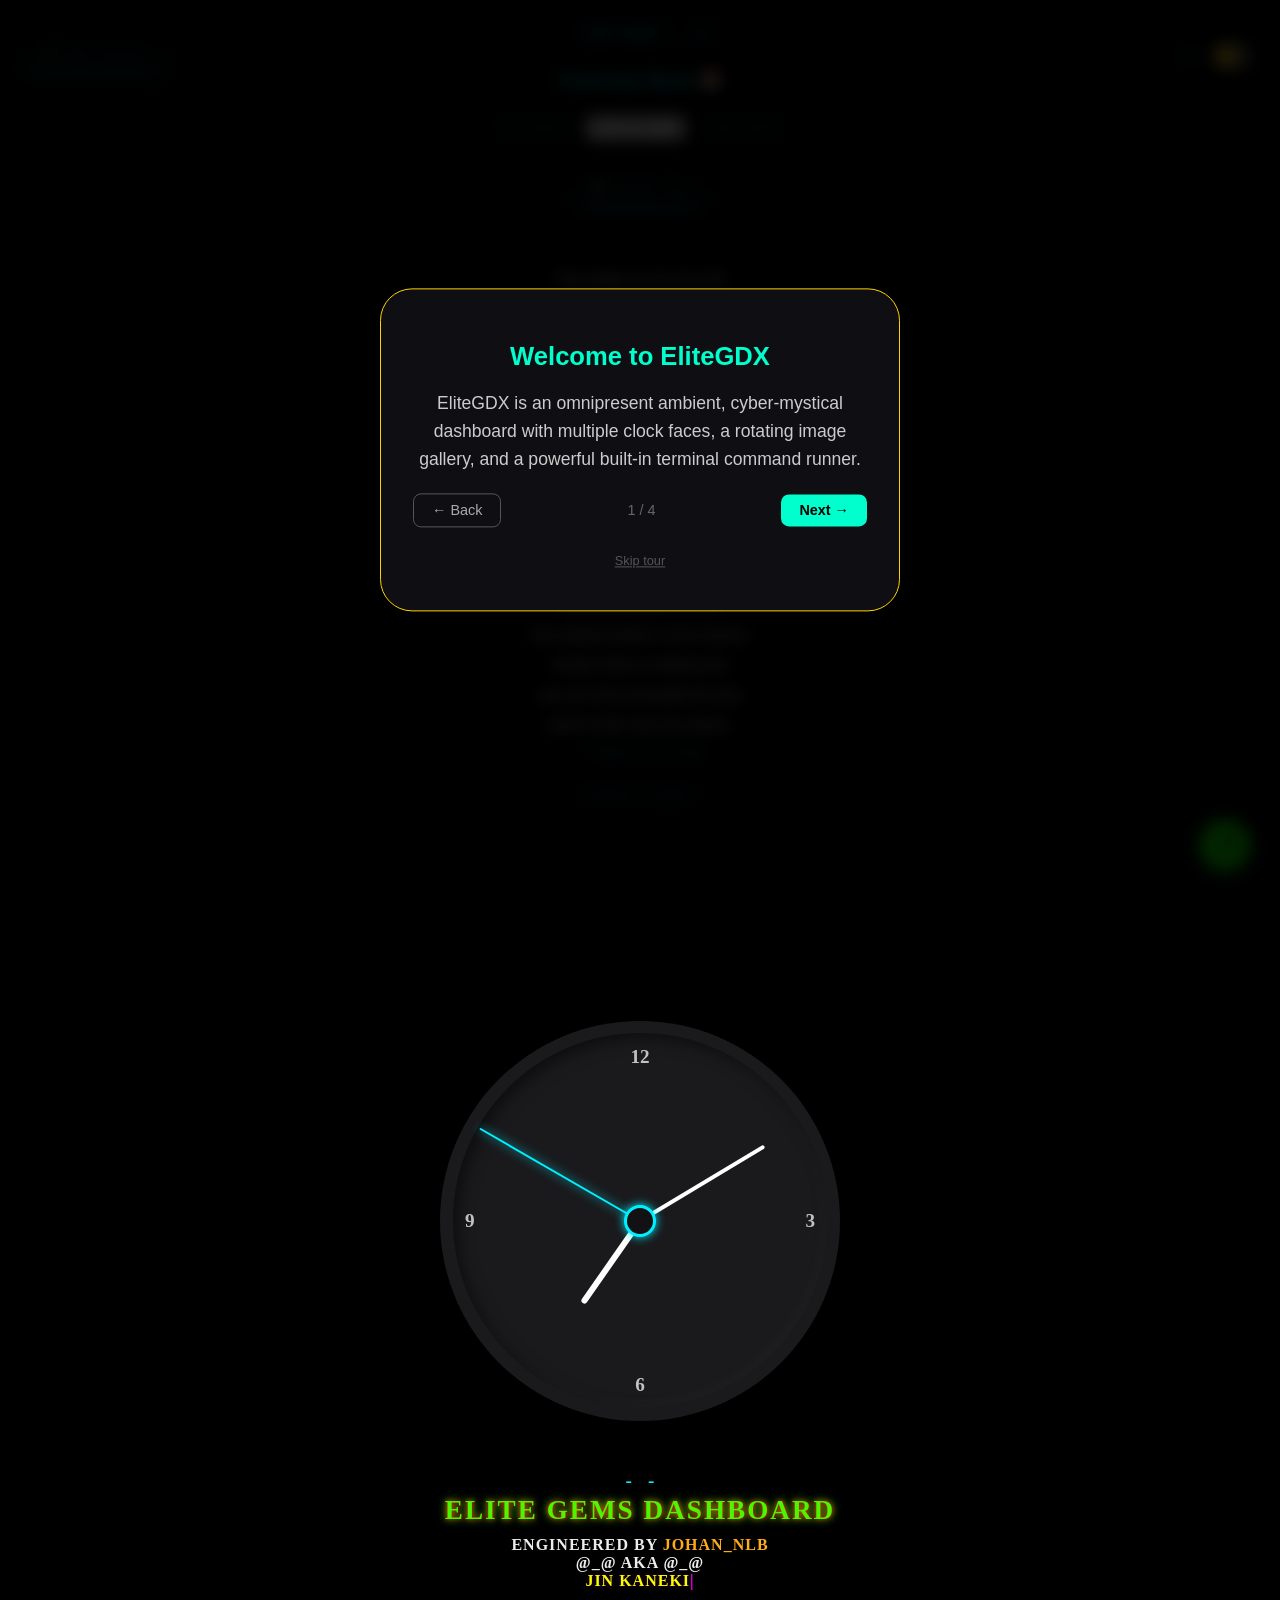
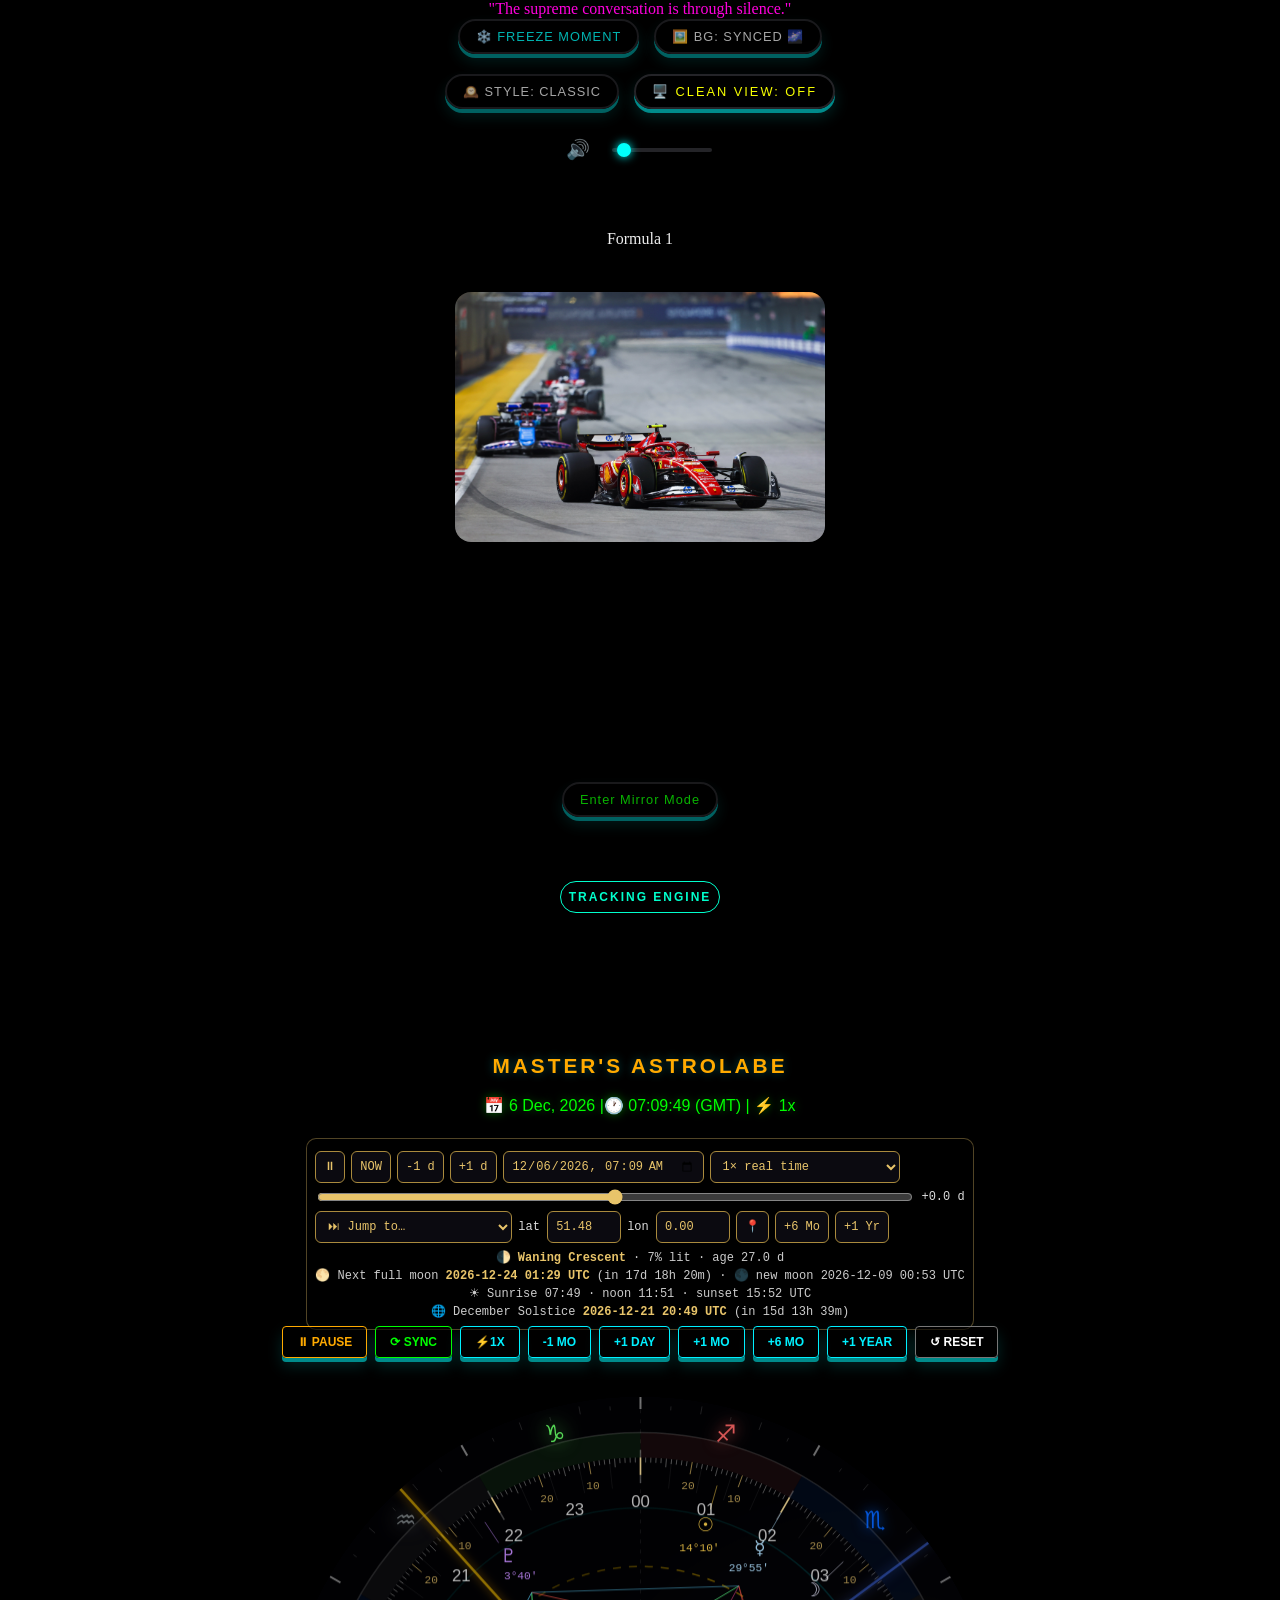
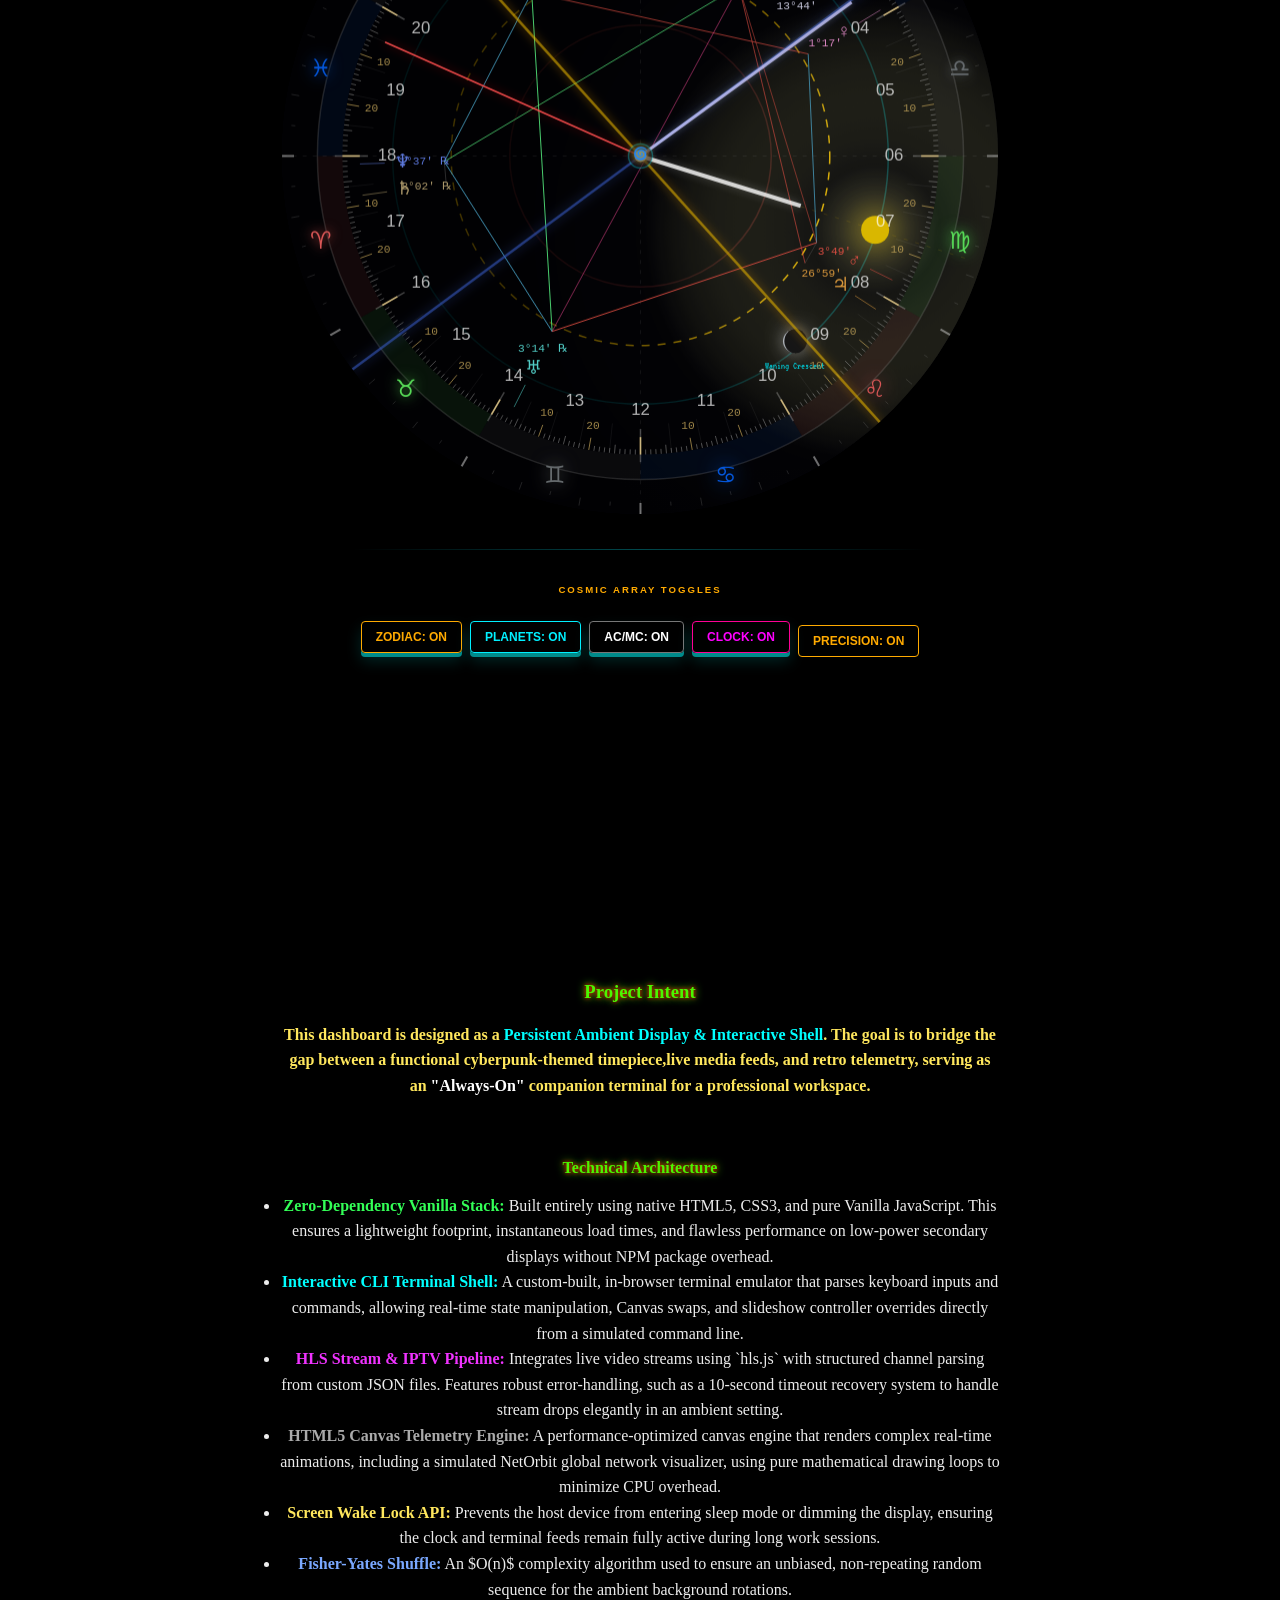
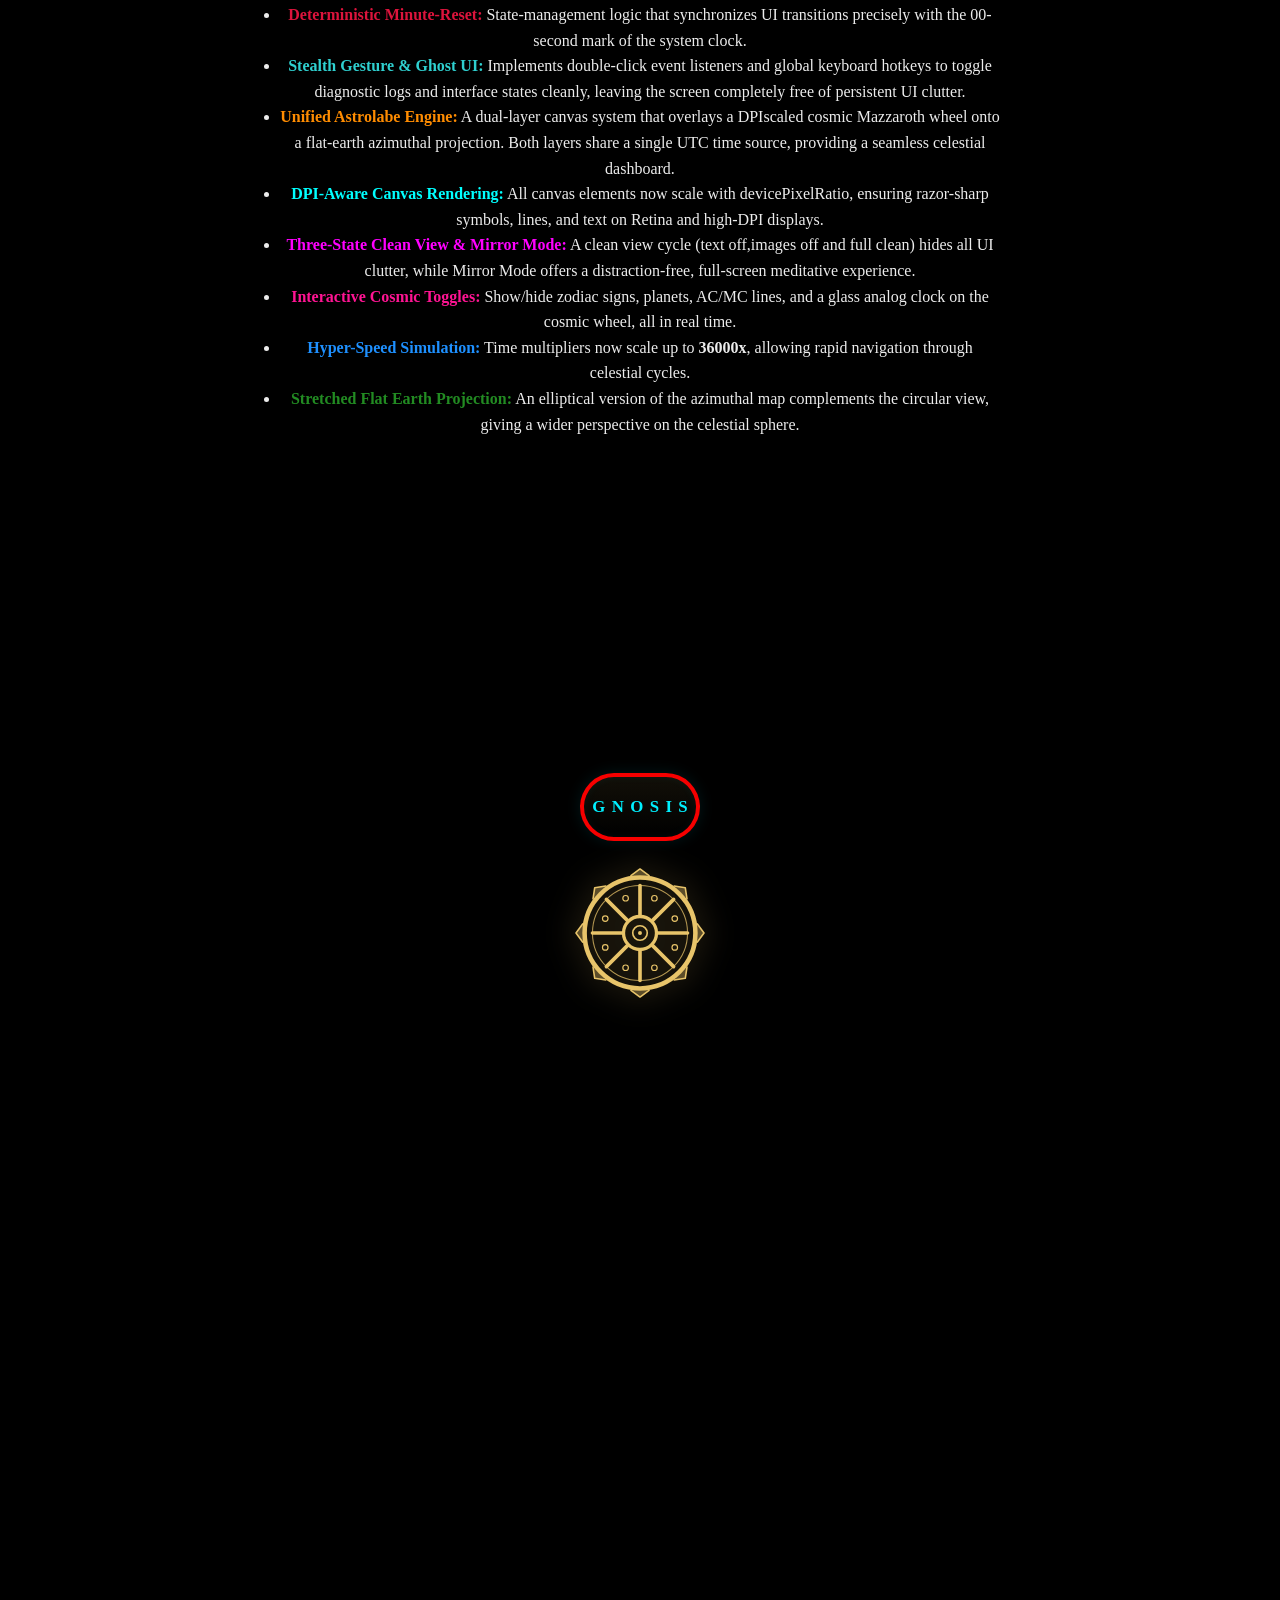
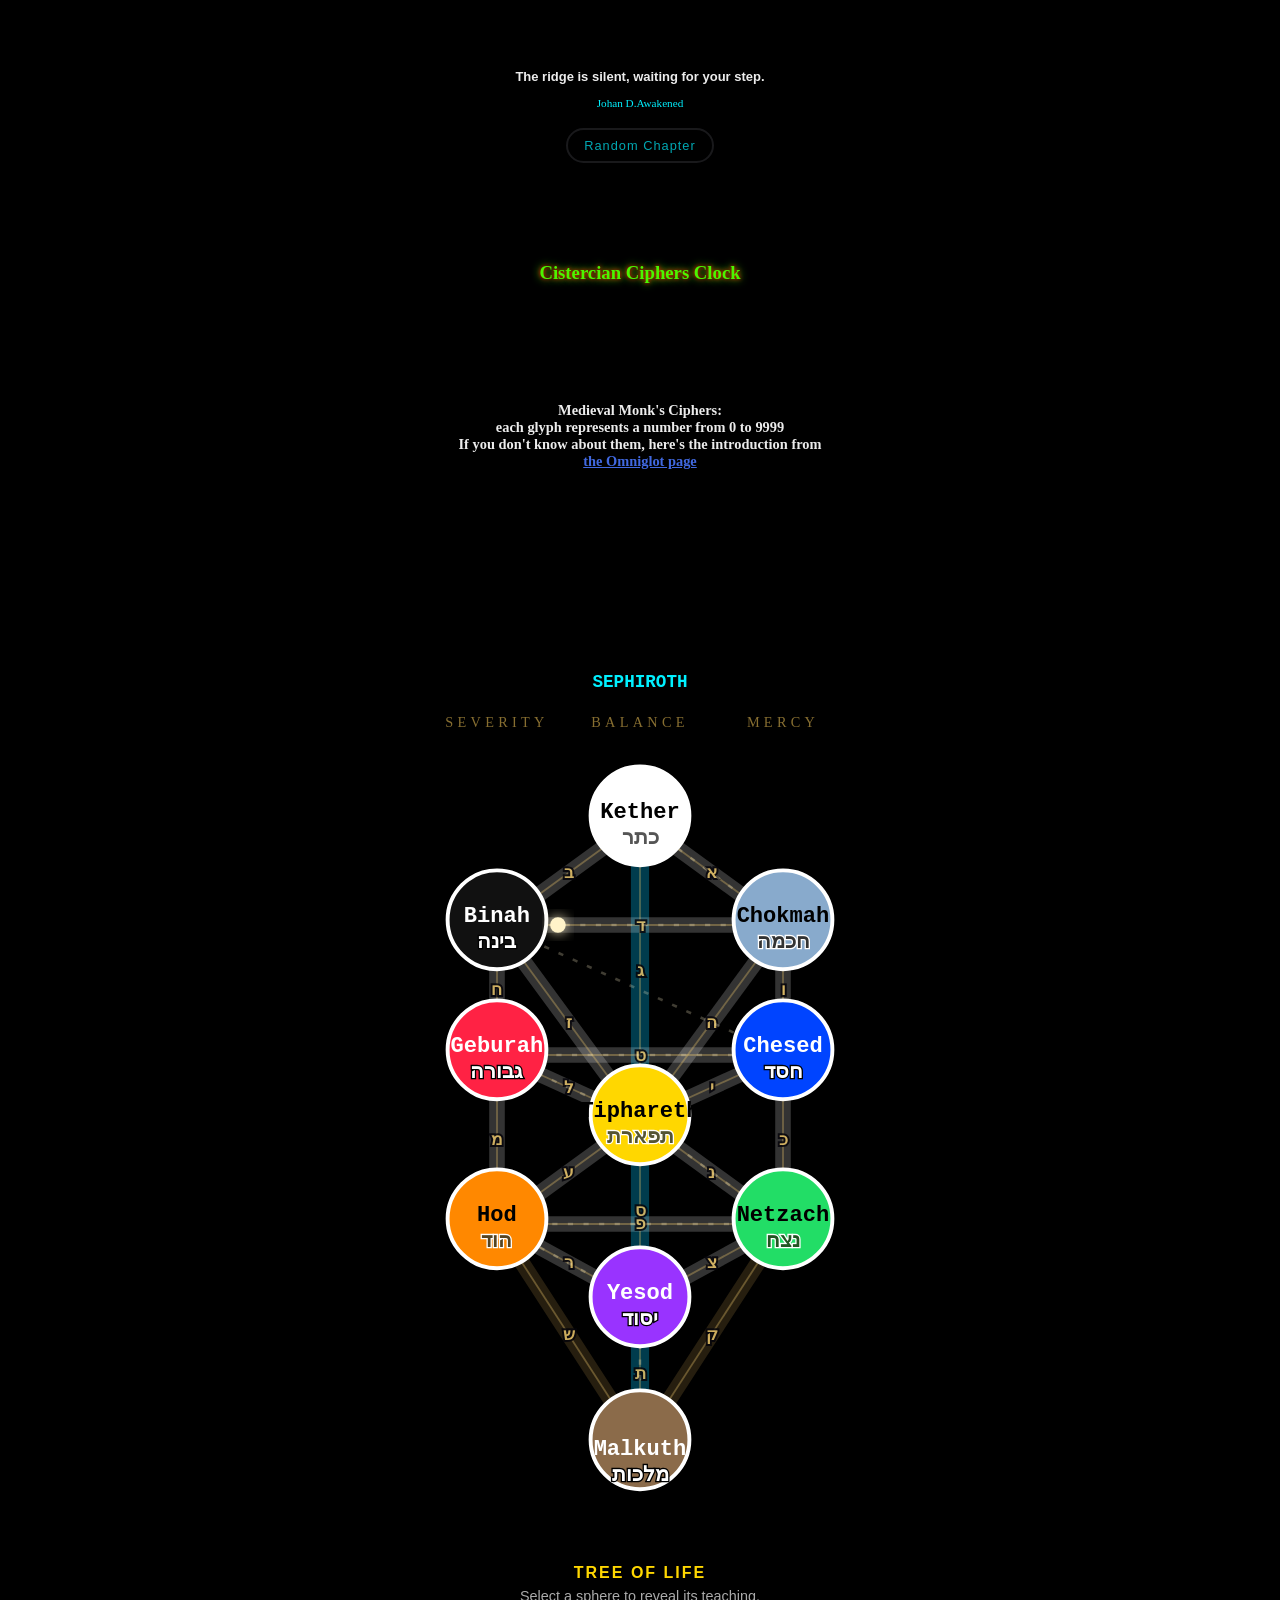
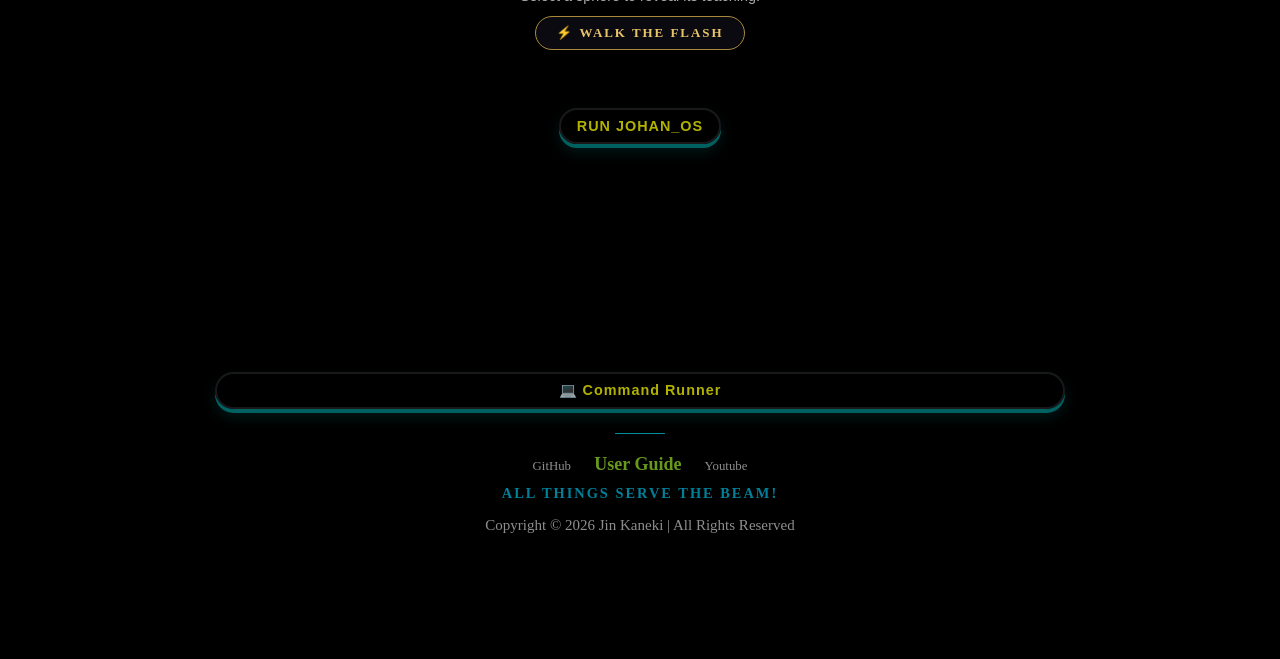
==== commit f9481b25: "Checking favicon v2" ====
--- a/index.html
+++ b/index.html
@@ -15,10 +15,10 @@
     <link rel="preconnect" href="https://www.gstatic.com">
     <link rel="preconnect" href="https://fonts.googleapis.com">
     <link rel="preconnect" href="https://fonts.gstatic.com" crossorigin>
-    <link rel="icon" type="image/png" sizes="32x32" href="images/icons/favicon-32.png">
-    <link rel="icon" type="image/png" sizes="16x16" href="images/icons/favicon-16.png">
-    <link rel="shortcut icon" href="images/icons/favicon.ico">
-    <link rel="apple-touch-icon" sizes="180x180" href="images/icons/apple-touch-icon.png">
+    <link rel="icon" type="image/png" sizes="32x32" href="images/icons/favicon-32.png?v=2">
+    <link rel="icon" type="image/png" sizes="16x16" href="images/icons/favicon-16.png?v=2">
+    <link rel="shortcut icon" href="images/icons/favicon.ico?v=2">
+    <link rel="apple-touch-icon" sizes="180x180" href="images/icons/apple-touch-icon.png?v=2">
 
     <!-- Preload frequently used resources -->
     <link rel="preload" href="./TTC/tao-te-ching.json" as="fetch" crossorigin="anonymous">
@@ -963,7 +963,7 @@
     </div>
 
     <!-- ===== KABBALAH TREE OF LIFE ===== -->
-    <div id="kabbalah-container" style="margin: 30px auto; width: 100%; max-width: 520px; text-align: center; background: transparent;border: none; box-shadow: none; font-family: 'Segoe UI';monospace;">
+    <div id="kabbalah-container" style="margin: 30px auto; width: 100%; max-width: 520px; text-align: center; background: transparent;border: none; box-shadow: none; font-family: 'Segoe UI', monospace;">
         <h3 style="color: var(--accent-color); font-size: 1.1rem; margin-bottom: 12px;">SEPHIROTH</h3>
         
         <svg id="tree-of-life" viewBox="0 -40 400 640" style="width: 100%; height: auto; display: block; background: transparent; border: none; outline: none; box-shadow: none; overflow: visible;">
